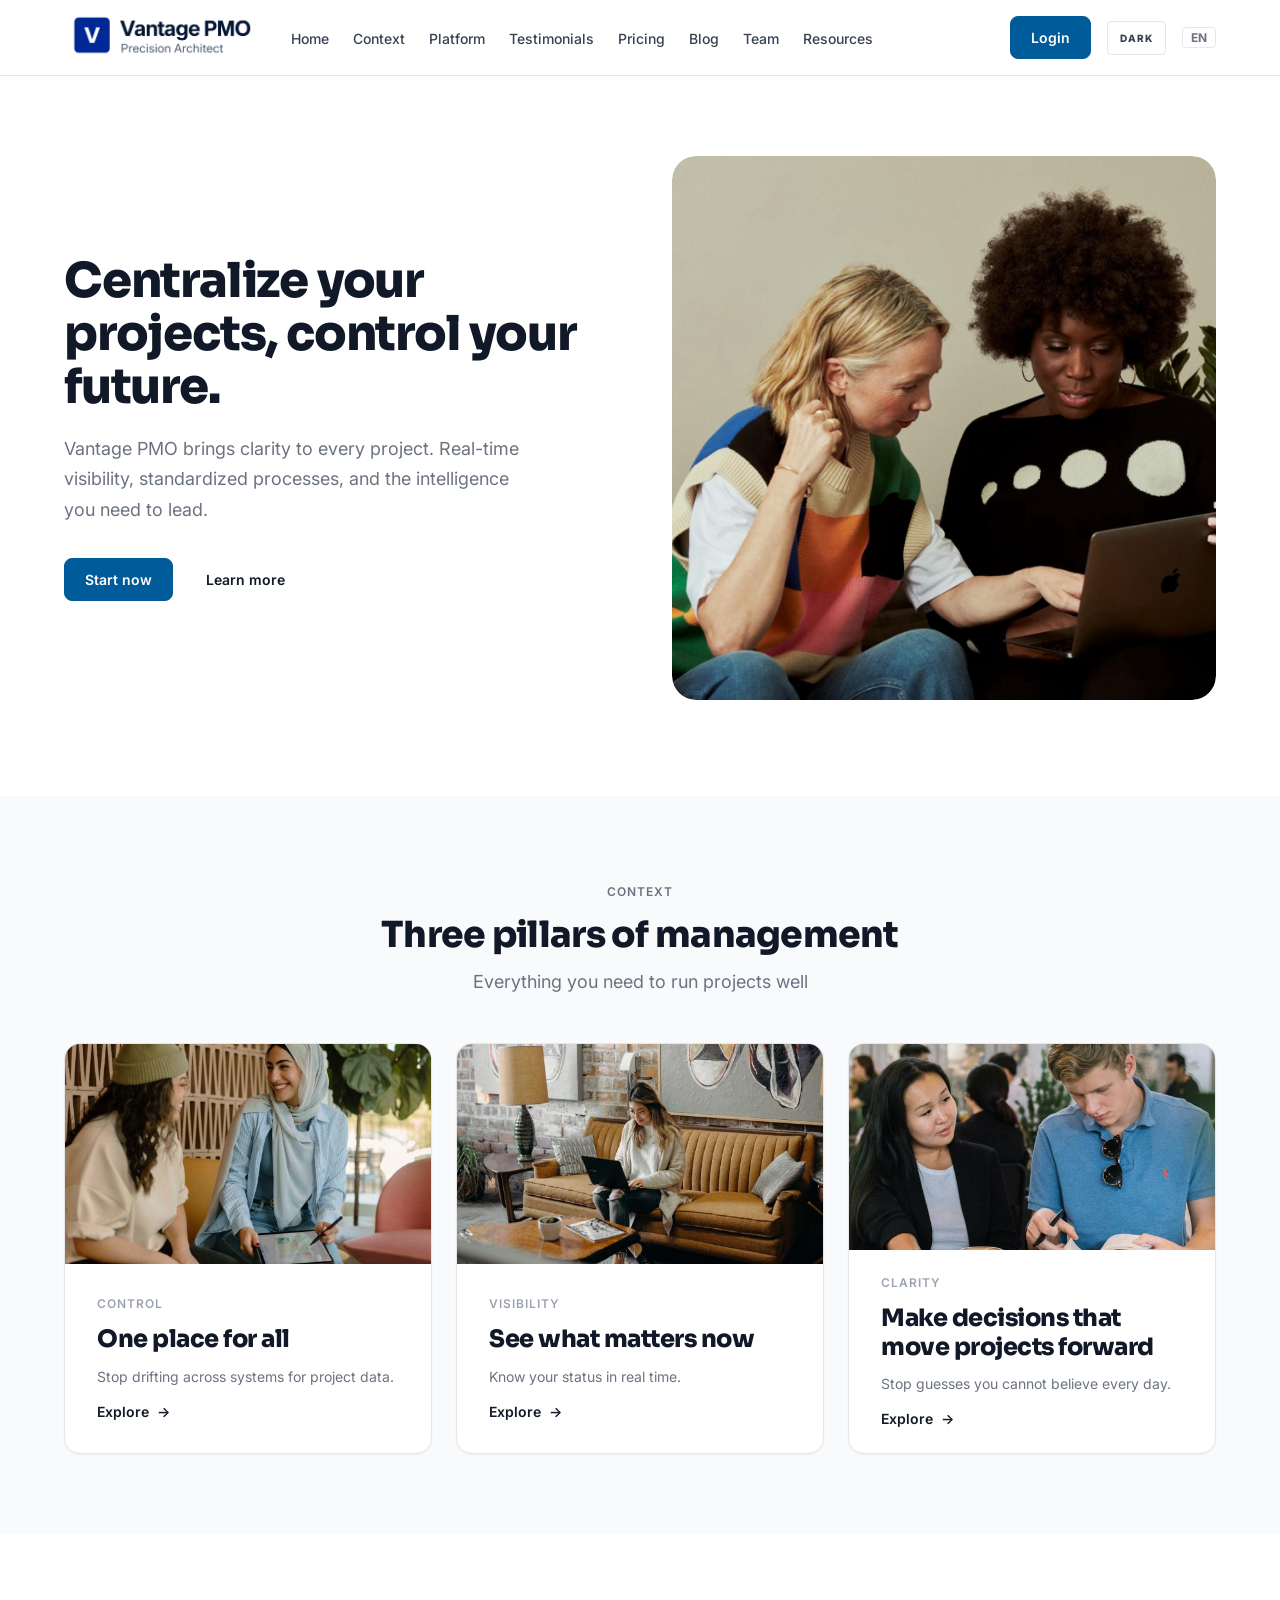
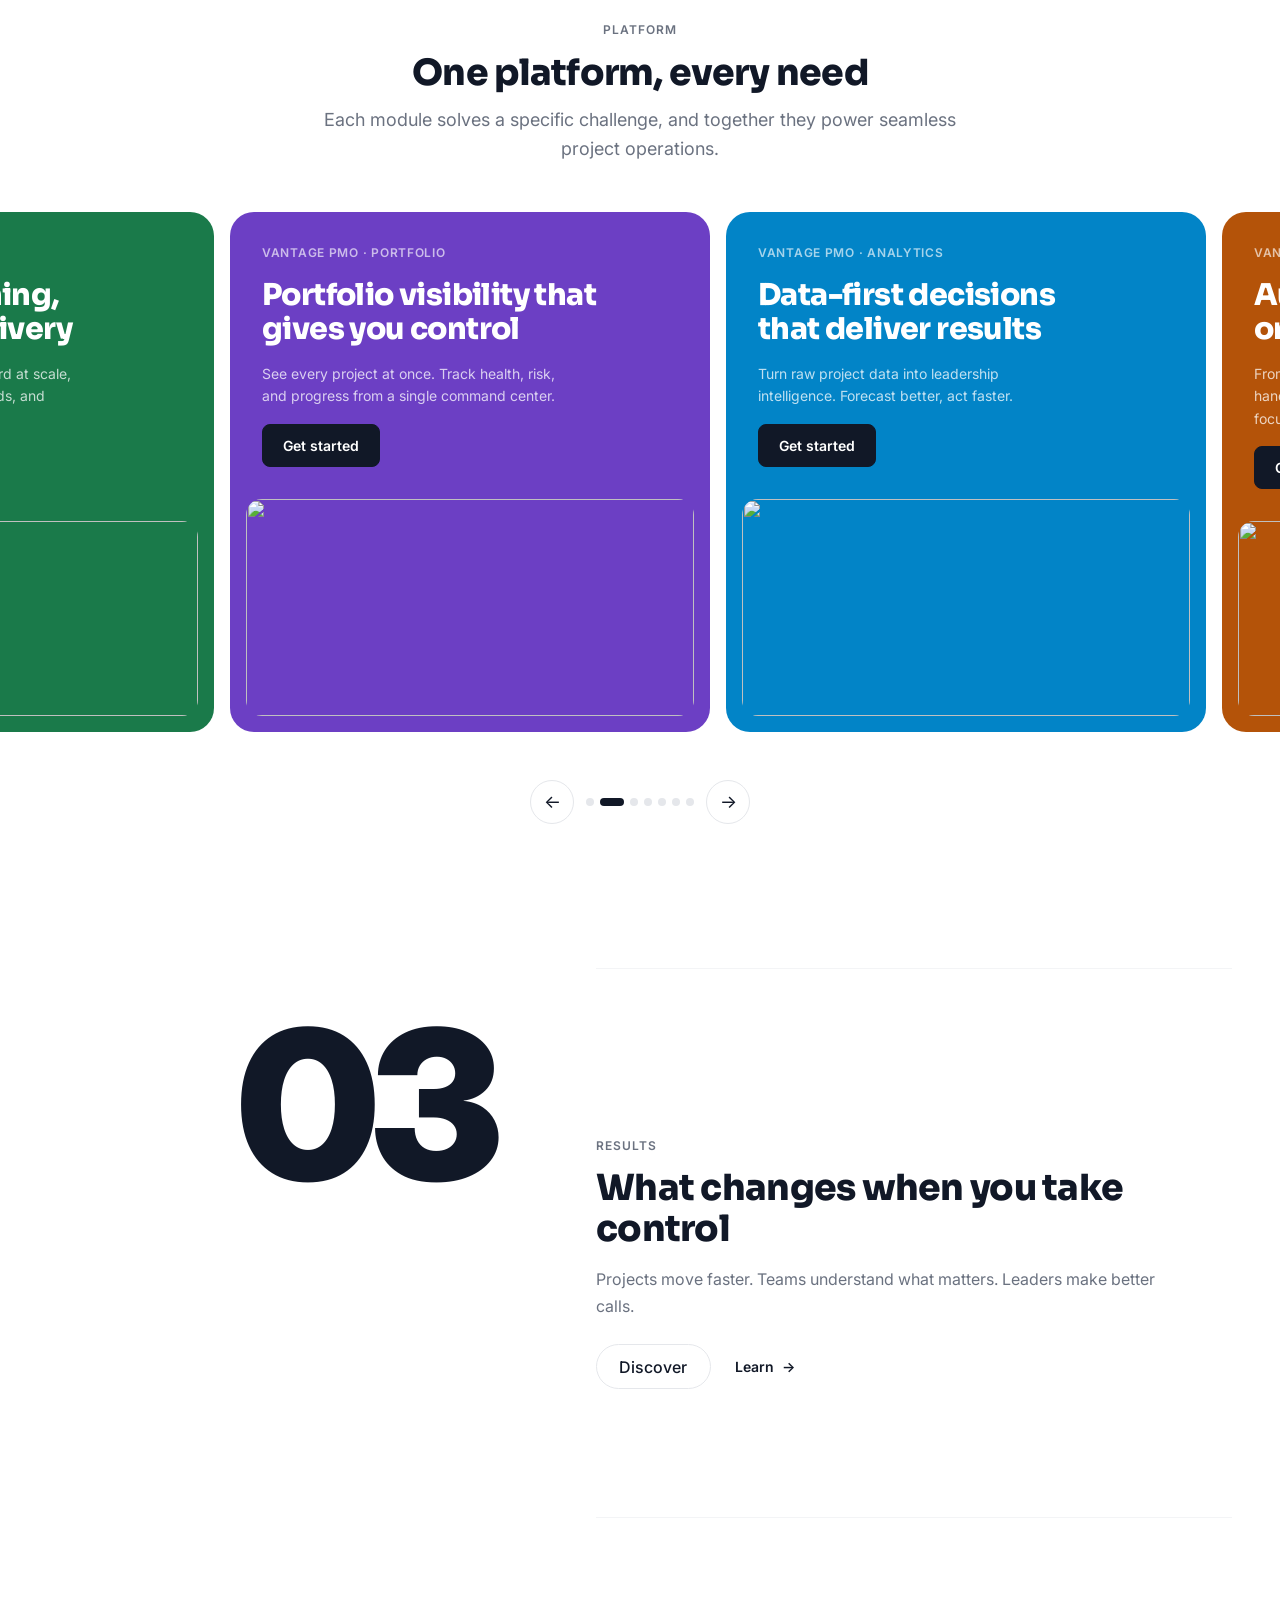
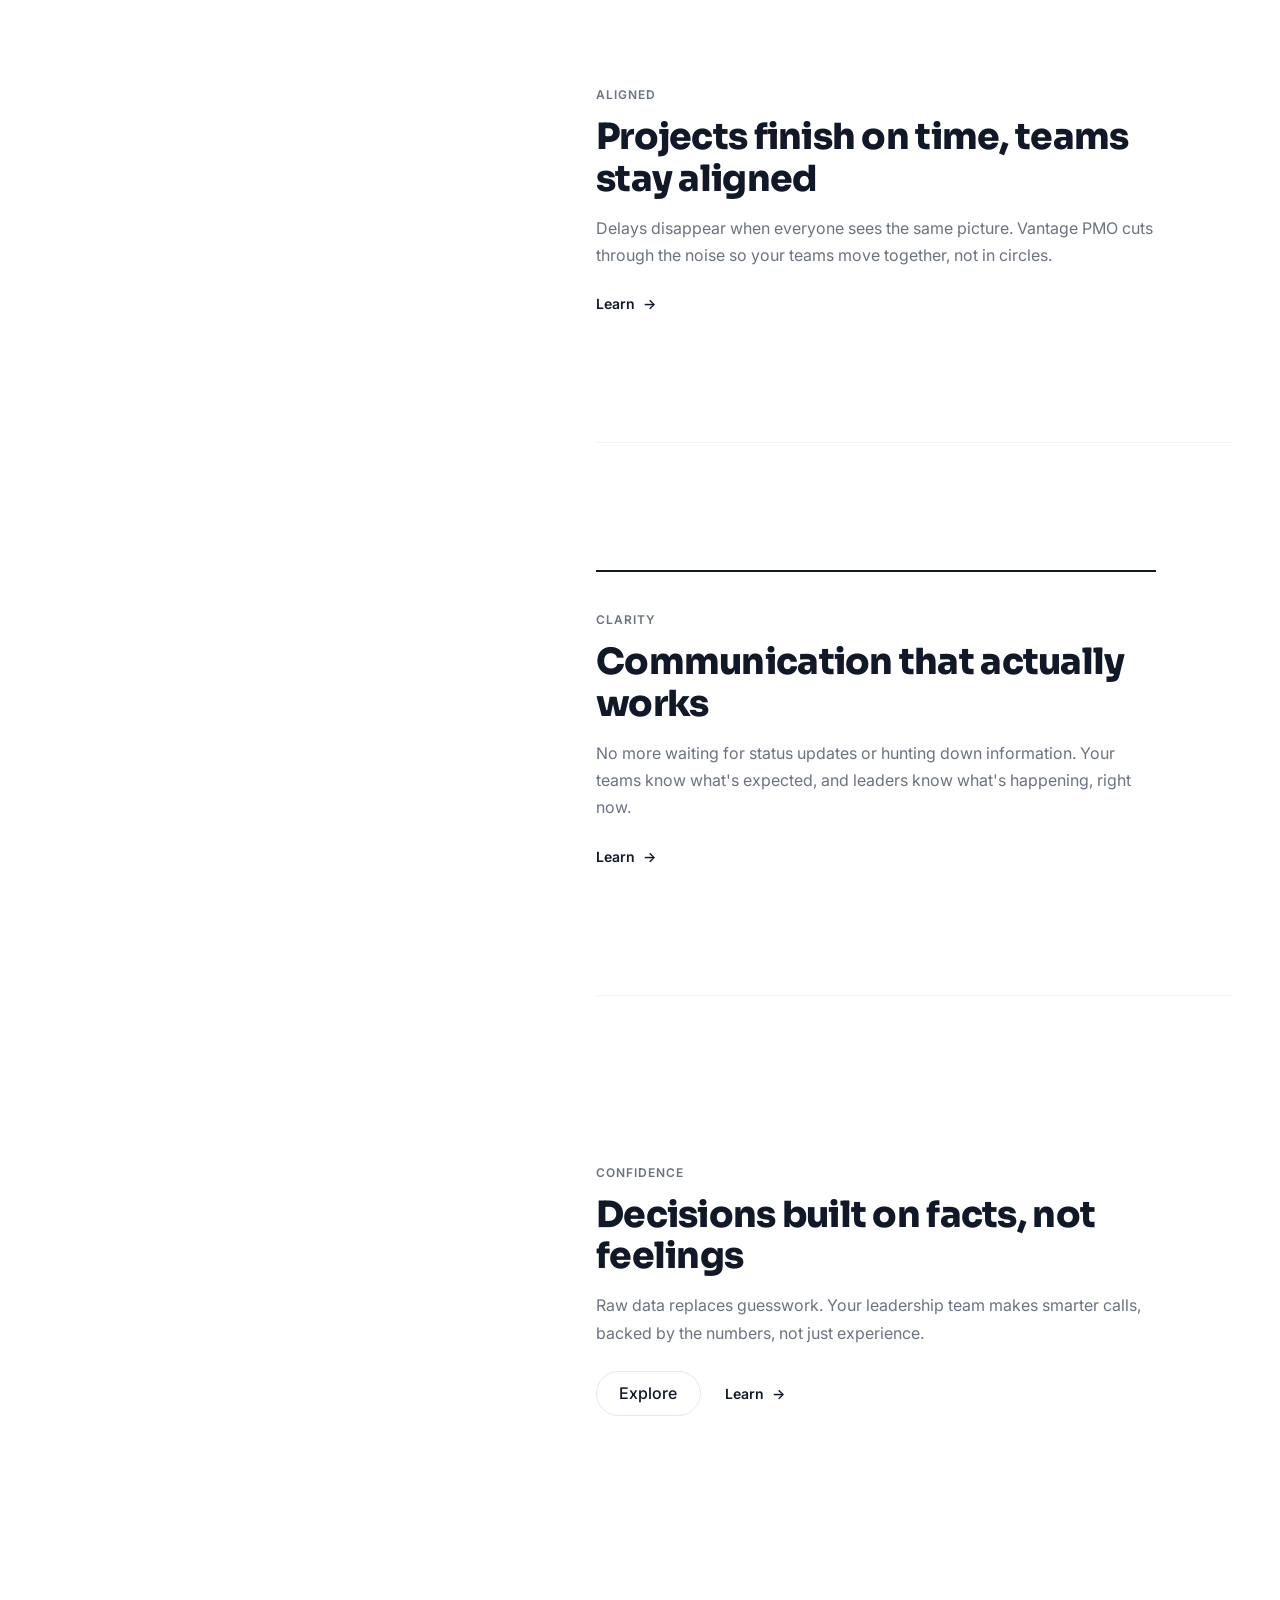
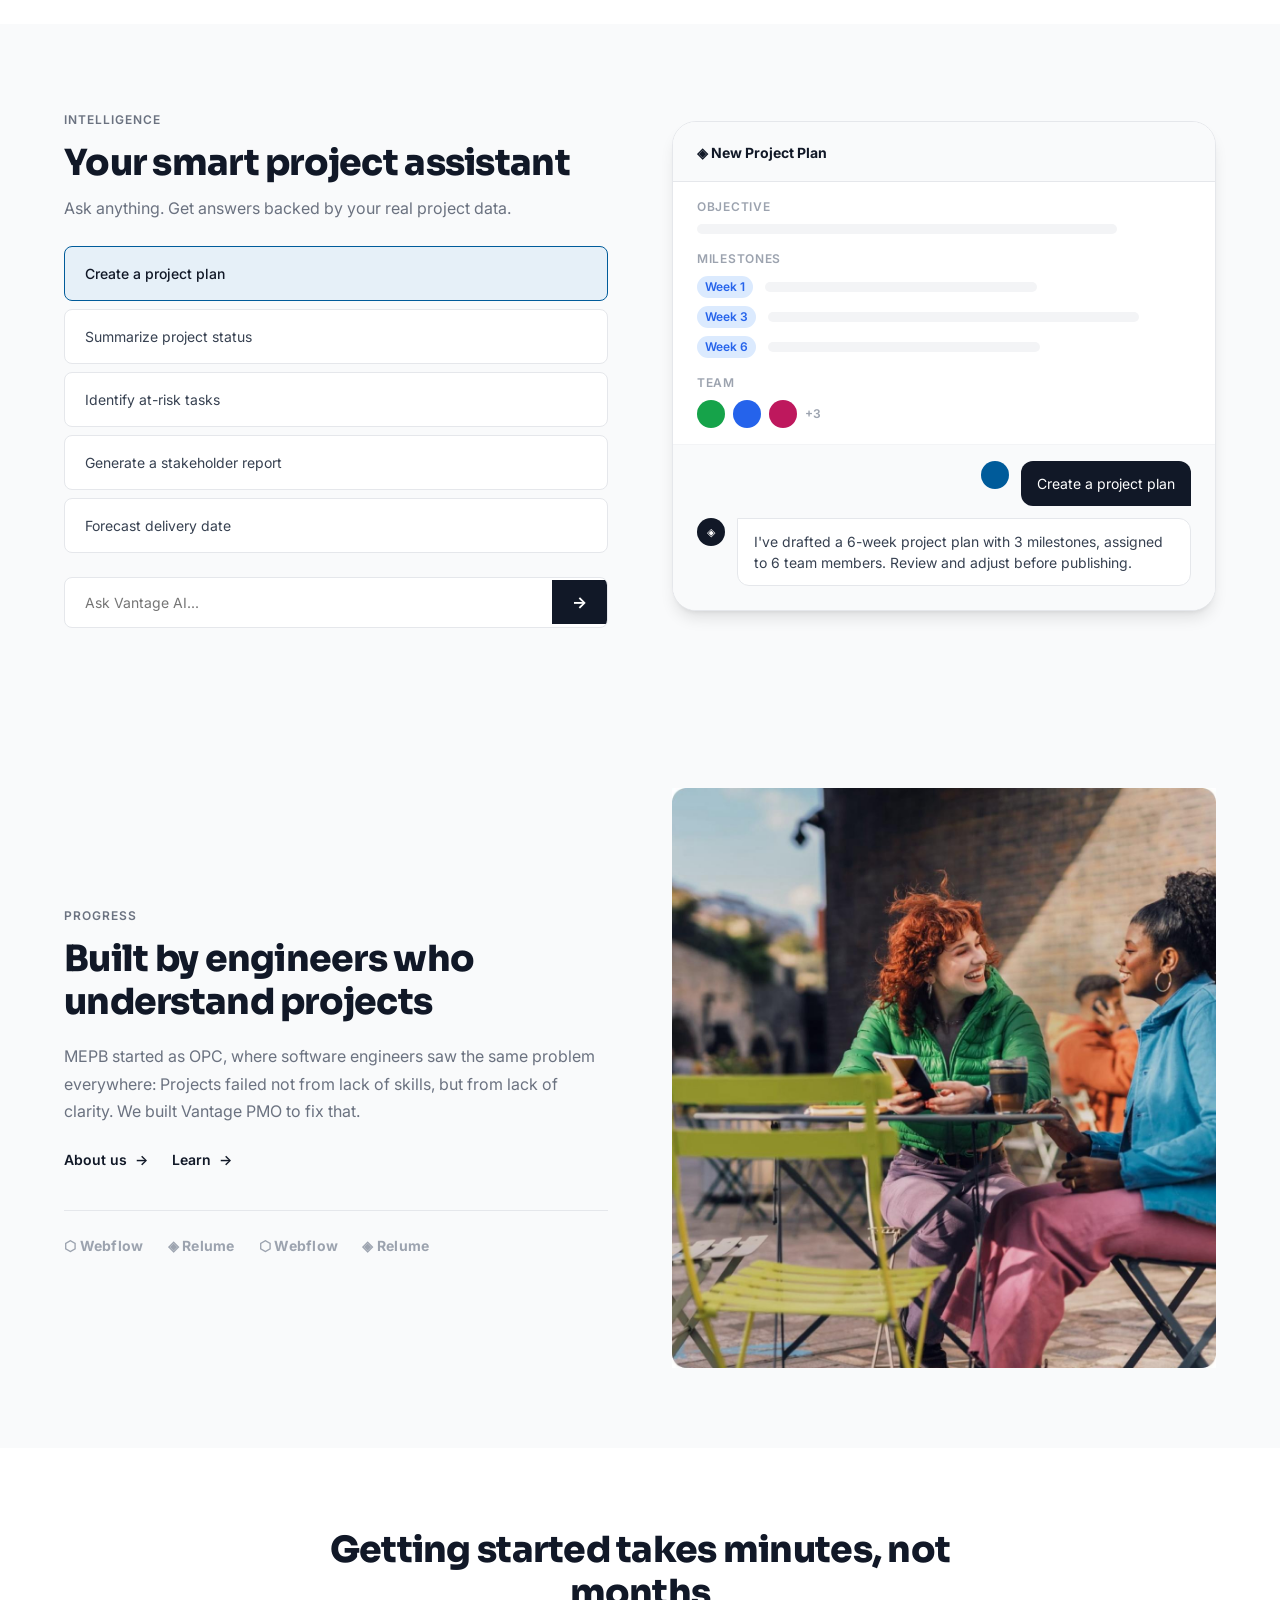
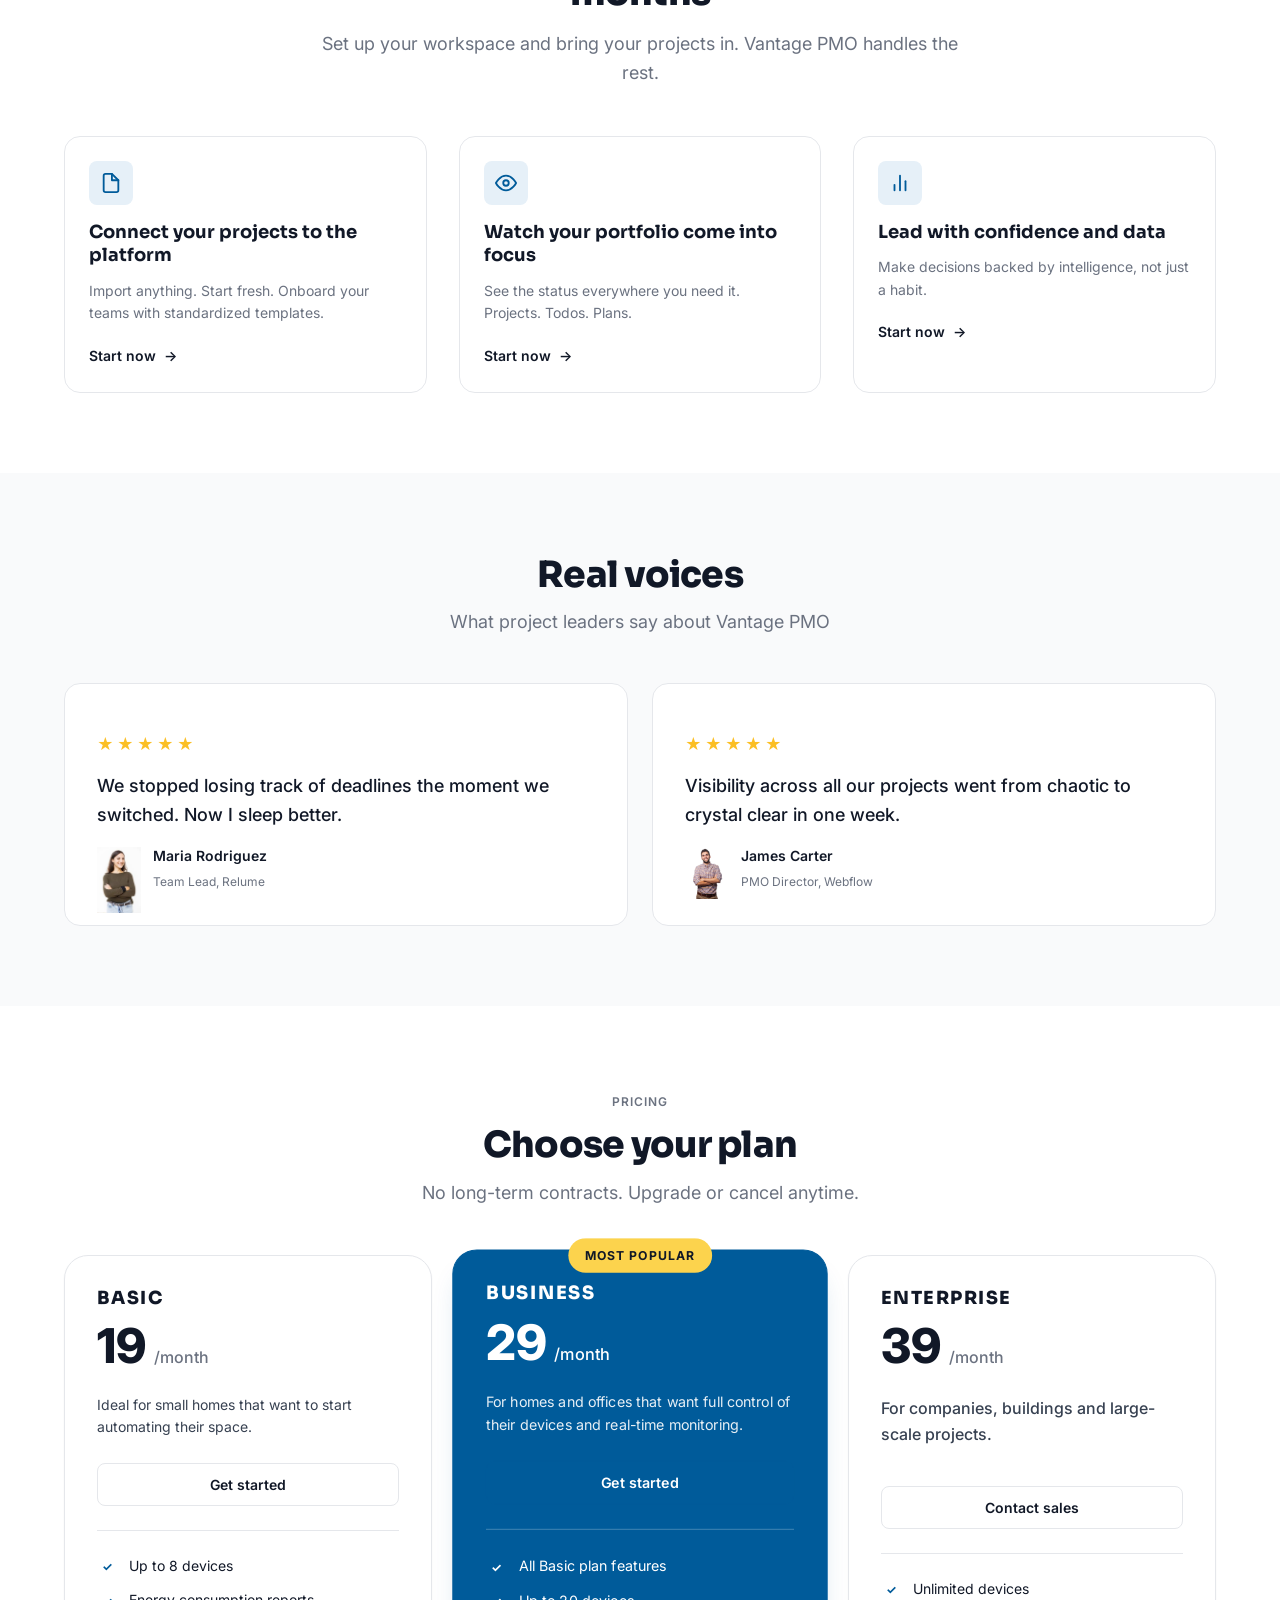
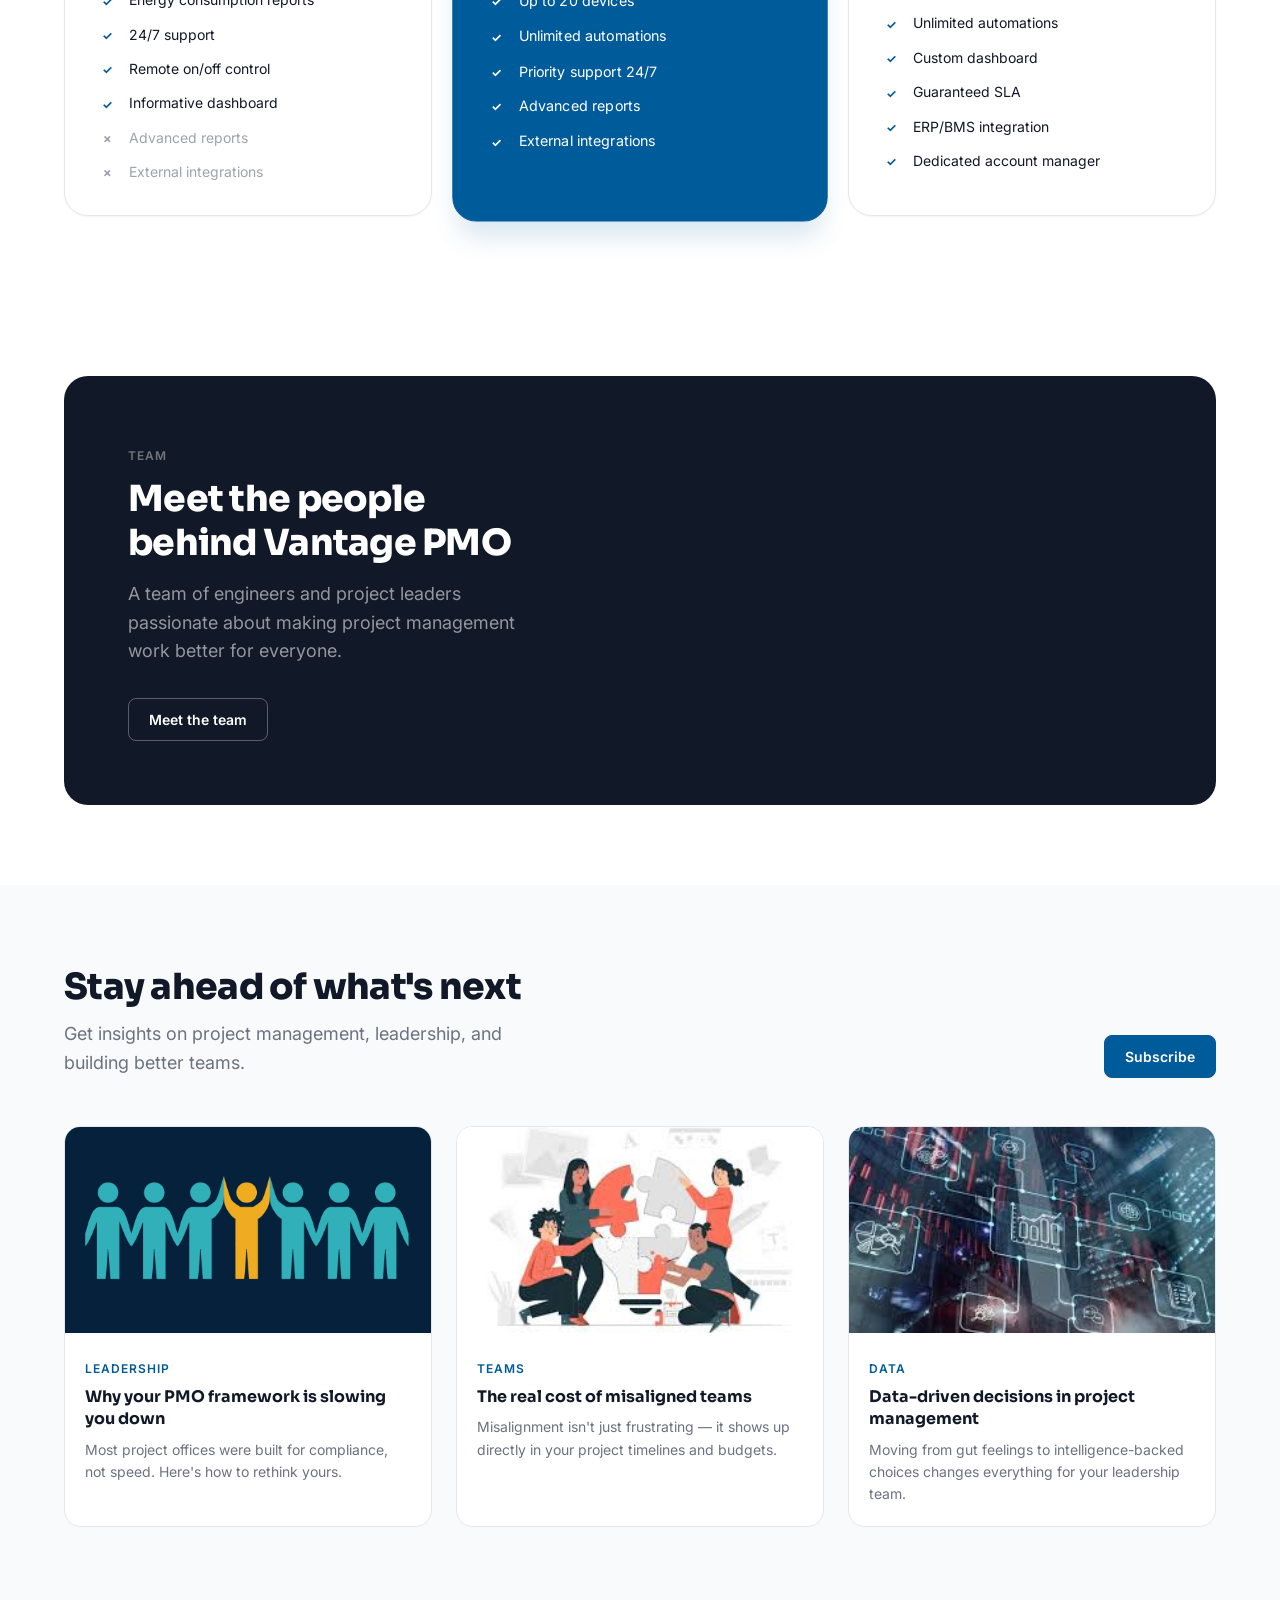
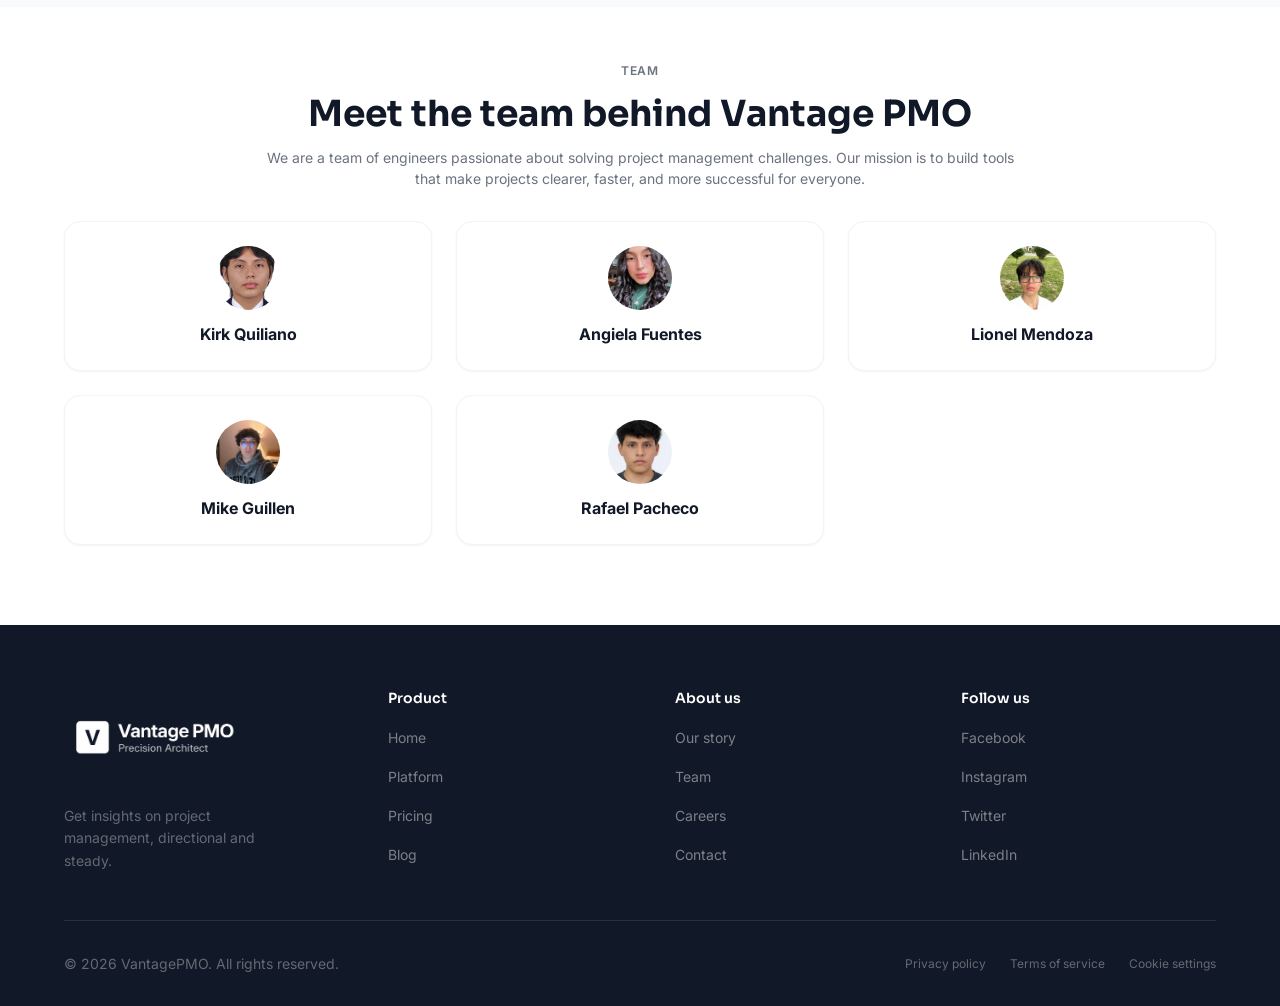
==== index.html @ 7e536214 "feat: Uploading landing page; changes updated." ====
<!DOCTYPE html>
<html lang="en">
<head>
  <meta charset="UTF-8" />
  <meta name="viewport" content="width=device-width, initial-scale=1.0" />
  <title data-i18n="meta.title">Vantage PMO – Centralize your projects</title>
  <meta name="description" data-i18n="meta.description"
        content="Vantage PMO brings clarity to every project." />

  <!-- Fuente -->
  <link rel="preconnect" href="https://fonts.googleapis.com" />
  <link rel="preconnect" href="https://fonts.gstatic.com" crossorigin />
  <link href="https://fonts.googleapis.com/css2?family=Sora:wght@300;400;500;600;700;800&family=Inter:wght@300;400;500;600;700;800;900&display=swap"
        rel="stylesheet" />

  <link rel="stylesheet" href="public/styles/style.css" />
</head>
<body>

  <!-- ============================================================
       DOMINIO: nav
       ============================================================ -->
  <header class="nav" id="nav">
    <div class="container">
      <div class="nav__inner">

        <a href="#hero" class="nav__logo" aria-label="Vantage PMO">
          <img src="public/assets/images/logo/light-logo.png" alt="Vantage PMO" class="nav__logo-img" />
        </a>

        <nav class="nav__menu" aria-label="Main navigation">
          <ul class="nav__list">
            <li><a href="#hero" class="nav__link" data-i18n="nav.home">Home</a></li>
            <li><a href="#pillars" class="nav__link" data-i18n="nav.context">Context</a></li>
            <li><a href="#products" class="nav__link" data-i18n="nav.platform">Platform</a></li>
            <li><a href="#testimonials" class="nav__link" data-i18n="nav.testimonials">Testimonials</a></li>
            <li><a href="#pricing" class="nav__link" data-i18n="pricing.label">Pricing</a></li>
            <li><a href="#blog" class="nav__link" data-i18n="nav.blog">Blog</a></li>
            <li><a href="#team" class="nav__link" data-i18n="nav.team">Team</a></li>
            <li><a href="#cta" class="nav__link" data-i18n="nav.resources">Resources</a></li>
          </ul>
        </nav>

        <div class="nav__actions">
          <a href="https://vantagepmo-297ec.web.app" class="btn btn--primary" data-i18n="nav.login">Login</a>
          <button class="nav__theme" id="themeSwitcher">
            <span class="nav__theme-text" id="themeText">DARK</span>
          </button>
          <button class="nav__lang" id="langSwitcher" aria-label="Switch language">EN</button>
          <button class="nav__toggle" aria-label="Toggle menu" aria-expanded="false">
            <span></span><span></span><span></span>
          </button>
        </div>

      </div>
    </div>
  </header>

  <main>

    <!-- ============================================================
         DOMINIO: hero
         ============================================================ -->
    <section class="hero" id="hero" aria-labelledby="hero-heading">
      <div class="container">
        <div class="hero__inner">

          <div class="hero__content">
            <h1 class="hero__heading" id="hero-heading" data-i18n="hero.heading">
              Centralize your projects, control your future.
            </h1>
            <p class="hero__subheading" data-i18n="hero.subheading">
              Vantage PMO brings clarity to every project. Real-time visibility,
              standardized processes, and the intelligence you need to lead.
            </p>
            <div class="hero__actions">
              <a href="#onboarding" class="btn btn--green" data-i18n="hero.cta_primary">Start now</a>
              <a href="#pillars"    class="btn btn--ghost" data-i18n="hero.cta_secondary">Learn more</a>
            </div>
          </div>

          <div class="hero__media">
            <div class="hero__image">
              <img src="public/assets/images/hero/hero.png" alt="Project management dashboard" />
            </div>
          </div>

        </div>
      </div>
    </section>

    <!-- ============================================================
         DOMINIO: pillars
         ============================================================ -->
    <section class="pillars" id="pillars" aria-labelledby="pillars-heading">
      <div class="container">

        <div class="pillars__header">
          <span class="label" data-i18n="pillars.label">Context</span>
          <h2 class="pillars__heading" id="pillars-heading" data-i18n="pillars.heading">
            Three pillars of management
          </h2>
          <p class="pillars__subheading" data-i18n="pillars.subheading">
            Everything you need to run projects well
          </p>
        </div>

        <div class="pillars__grid">

          <article class="pillar-card">
            <div class="pillar-card__image pillar-card__image--1">
              <img src="public/assets/images/pillars/pillar-01.png" alt="Control" />
            </div>
            <div class="pillar-card__body">
              <span class="pillar-card__label" data-i18n="pillars.card1.label">Control</span>
              <h3 class="pillar-card__title" data-i18n="pillars.card1.title">One place for all</h3>
              <p  class="pillar-card__text"  data-i18n="pillars.card1.text">
                Stop drifting across systems for project data.
              </p>
              <a href="#" class="link-arrow" data-i18n="pillars.card1.cta">Explore</a>
            </div>
          </article>

          <article class="pillar-card">
            <div class="pillar-card__image pillar-card__image--2">
              <img src="public/assets/images/pillars/pillar-02.png" alt="Visibility" />
            </div>
            <div class="pillar-card__body">
              <span class="pillar-card__label" data-i18n="pillars.card2.label">Visibility</span>
              <h3 class="pillar-card__title" data-i18n="pillars.card2.title">See what matters now</h3>
              <p  class="pillar-card__text"  data-i18n="pillars.card2.text">
                Know your status in real time.
              </p>
              <a href="#" class="link-arrow" data-i18n="pillars.card2.cta">Explore</a>
            </div>
          </article>

          <article class="pillar-card">
            <div class="pillar-card__image pillar-card__image--3">
              <img src="public/assets/images/pillars/pillar-03.png" alt="Clarity" />
            </div>
            <div class="pillar-card__body">
              <span class="pillar-card__label" data-i18n="pillars.card3.label">Clarity</span>
              <h3 class="pillar-card__title" data-i18n="pillars.card3.title">
                Make decisions that move projects forward
              </h3>
              <p  class="pillar-card__text"  data-i18n="pillars.card3.text">
                Stop guesses you cannot believe every day.
              </p>
              <a href="#" class="link-arrow" data-i18n="pillars.card3.cta">Explore</a>
            </div>
          </article>

        </div>
      </div>
    </section>

    <!-- ============================================================
         DOMINIO: products
         ============================================================ -->
    <section class="products" id="products">
      <div class="container">
        <div class="products__header">
          <span class="label" data-i18n="products.label">Platform</span>
          <h2 class="products__heading" data-i18n="products.heading">One platform, every need</h2>
          <p class="products__subheading" data-i18n="products.subheading">
            Each module solves a specific challenge, and together they power seamless project operations.
          </p>
        </div>
      </div>

      <div class="products__track-wrap">
        <div class="products__track">

          <article class="product-card product-card--green">
            <div class="product-card__inner">
              <span class="product-card__tag" data-i18n="products.card1.tag">Vantage PMO &middot; Projects</span>
              <h3 class="product-card__heading" data-i18n="products.card1.heading">
                AI-driven planning, execution &amp; delivery
              </h3>
              <p class="product-card__text" data-i18n="products.card1.text">
                Drive projects and processes forward at scale, with intelligence that executes, builds, and automates for you.
              </p>
              <a href="#" class="btn btn--dark" data-i18n="products.card1.cta">Get started</a>
            </div>
            <div class="product-card__visual" aria-hidden="true">
              <img src="https://images.unsplash.com/photo-1454165804606-c3d57bc86b40?auto=format&fit=crop&w=600&q=80" alt="" />
            </div>
          </article>

          <article class="product-card product-card--purple">
            <div class="product-card__inner">
              <span class="product-card__tag" data-i18n="products.card2.tag">Vantage PMO &middot; Portfolio</span>
              <h3 class="product-card__heading" data-i18n="products.card2.heading">
                Portfolio visibility that gives you control
              </h3>
              <p class="product-card__text" data-i18n="products.card2.text">
                See every project at once. Track health, risk, and progress from a single command center.
              </p>
              <a href="#" class="btn btn--dark" data-i18n="products.card2.cta">Get started</a>
            </div>
            <div class="product-card__visual" aria-hidden="true">
              <img src="https://images.unsplash.com/photo-1460925895917-afdab827c52f?auto=format&fit=crop&w=600&q=80" alt="" />
            </div>
          </article>

          <article class="product-card product-card--cyan">
            <div class="product-card__inner">
              <span class="product-card__tag" data-i18n="products.card3.tag">Vantage PMO &middot; Analytics</span>
              <h3 class="product-card__heading" data-i18n="products.card3.heading">
                Data-first decisions that deliver results
              </h3>
              <p class="product-card__text" data-i18n="products.card3.text">
                Turn raw project data into leadership intelligence. Forecast better, act faster.
              </p>
              <a href="#" class="btn btn--dark" data-i18n="products.card3.cta">Get started</a>
            </div>
            <div class="product-card__visual" aria-hidden="true">
              <img src="https://images.unsplash.com/photo-1551288049-bebda4e38f71?auto=format&fit=crop&w=600&q=80" alt="" />
            </div>
          </article>

          <article class="product-card product-card--amber">
            <div class="product-card__inner">
              <span class="product-card__tag" data-i18n="products.card4.tag">Vantage PMO &middot; Automation</span>
              <h3 class="product-card__heading" data-i18n="products.card4.heading">
                Automate the work no one wants to do
              </h3>
              <p class="product-card__text" data-i18n="products.card4.text">
                From reminders to reports, let smart automation handle the repetitive tasks so your team can focus on what matters.
              </p>
              <a href="#" class="btn btn--dark" data-i18n="products.card4.cta">Get started</a>
            </div>
            <div class="product-card__visual" aria-hidden="true">
              <img src="https://images.unsplash.com/photo-1485827404703-89b55fcc595e?auto=format&fit=crop&w=600&q=80" alt="" />
            </div>
          </article>

          <article class="product-card product-card--rose">
            <div class="product-card__inner">
              <span class="product-card__tag" data-i18n="products.card5.tag">Vantage PMO &middot; Resources</span>
              <h3 class="product-card__heading" data-i18n="products.card5.heading">
                Right people on the right projects
              </h3>
              <p class="product-card__text" data-i18n="products.card5.text">
                Track capacity, allocate resources intelligently, and prevent burnout before it starts.
              </p>
              <a href="#" class="btn btn--dark" data-i18n="products.card5.cta">Get started</a>
            </div>
            <div class="product-card__visual" aria-hidden="true">
              <img src="https://images.unsplash.com/photo-1522071820081-009f0129c71c?auto=format&fit=crop&w=600&q=80" alt="" />
            </div>
          </article>

          <article class="product-card product-card--slate">
            <div class="product-card__inner">
              <span class="product-card__tag" data-i18n="products.card6.tag">Vantage PMO &middot; Reporting</span>
              <h3 class="product-card__heading" data-i18n="products.card6.heading">
                Reports that actually get read
              </h3>
              <p class="product-card__text" data-i18n="products.card6.text">
                Auto-generated stakeholder reports with the metrics that matter — delivered on your schedule.
              </p>
              <a href="#" class="btn btn--dark" data-i18n="products.card6.cta">Get started</a>
            </div>
            <div class="product-card__visual" aria-hidden="true">
              <img src="https://images.unsplash.com/photo-1504868584819-f8e8b4b6d7e3?auto=format&fit=crop&w=600&q=80" alt="" />
            </div>
          </article>

          <article class="product-card product-card--indigo">
            <div class="product-card__inner">
              <span class="product-card__tag" data-i18n="products.card7.tag">Vantage PMO &middot; Integrations</span>
              <h3 class="product-card__heading" data-i18n="products.card7.heading">
                Connect every tool your team already uses
              </h3>
              <p class="product-card__text" data-i18n="products.card7.text">
                Native integrations with Jira, Slack, Teams, and 40+ tools. One source of truth, zero friction.
              </p>
              <a href="#" class="btn btn--dark" data-i18n="products.card7.cta">Get started</a>
            </div>
            <div class="product-card__visual" aria-hidden="true">
              <img src="https://images.unsplash.com/photo-1558494949-ef010cbdcc31?auto=format&fit=crop&w=600&q=80" alt="" />
            </div>
          </article>

        </div>

        <div class="products__nav">
          <button class="products__nav-btn" id="productsPrev" aria-label="Previous">&larr;</button>
          <div class="products__dots" id="productsDots"></div>
          <button class="products__nav-btn" id="productsNext" aria-label="Next">&rarr;</button>
        </div>
      </div>
    </section>

    <!-- ============================================================
         DOMINIO: features
         ============================================================ -->
    <section class="features" id="features">
      <div class="features__layout">

          <!-- Número sticky izquierdo -->
          <div class="features__sticky">
            <div class="features__num-wrap" aria-hidden="true">
              <span class="features__num is-active">01</span>
              <span class="features__num">02</span>
              <span class="features__num">03</span>
              <span class="features__num">04</span>
            </div>
          </div>

          <!-- Items que hacen scroll -->
          <div class="features__items">

            <div class="feature-item" data-index="0">
              <div class="feature-item__body">
                <span class="label" data-i18n="features.f1.label">Results</span>
                <h2 class="feature-item__title" data-i18n="features.f1.title">
                  What changes when you take control
                </h2>
                <p class="feature-item__text" data-i18n="features.f1.text">
                  Projects move faster. Teams understand what matters. Leaders make better calls.
                </p>
                <div class="feature-item__links">
                  <a href="#" class="link-arrow link-pill" data-i18n="features.f1.cta1">Discover</a>
                  <a href="#" class="link-arrow" data-i18n="features.f1.cta2">Learn</a>
                </div>
              </div>
            </div>

            <div class="feature-item" data-index="1">
              <div class="feature-item__body">
                <span class="label" data-i18n="features.f2.label">Aligned</span>
                <h2 class="feature-item__title" data-i18n="features.f2.title">
                  Projects finish on time, teams stay aligned
                </h2>
                <p class="feature-item__text" data-i18n="features.f2.text">
                  Delays disappear when everyone sees the same picture. Vantage PMO cuts
                  through the noise so your teams move together, not in circles.
                </p>
                <div class="feature-item__links">
                  <a href="#" class="link-arrow" data-i18n="features.f2.cta1">Learn</a>
                </div>
              </div>
            </div>

            <div class="feature-item" data-index="2">
              <div class="feature-item__body">
                <span class="label" data-i18n="features.f3.label">Clarity</span>
                <h2 class="feature-item__title" data-i18n="features.f3.title">
                  Communication that actually works
                </h2>
                <p class="feature-item__text" data-i18n="features.f3.text">
                  No more waiting for status updates or hunting down information. Your teams
                  know what's expected, and leaders know what's happening, right now.
                </p>
                <div class="feature-item__links">
                  <a href="#" class="link-arrow" data-i18n="features.f3.cta1">Learn</a>
                </div>
              </div>
            </div>

            <div class="feature-item" data-index="3">
              <div class="feature-item__body">
                <span class="label" data-i18n="features.f4.label">Confidence</span>
                <h2 class="feature-item__title" data-i18n="features.f4.title">
                  Decisions built on facts, not feelings
                </h2>
                <p class="feature-item__text" data-i18n="features.f4.text">
                  Raw data replaces guesswork. Your leadership team makes smarter calls,
                  backed by the numbers, not just experience.
                </p>
                <div class="feature-item__links">
                  <a href="#" class="link-arrow link-pill" data-i18n="features.f4.cta1">Explore</a>
                  <a href="#" class="link-arrow" data-i18n="features.f4.cta2">Learn</a>
                </div>
              </div>
            </div>

          </div><!-- /.features__items -->
        </div><!-- /.features__layout -->
    </section>

    <!-- ============================================================
         DOMINIO: ai
         ============================================================ -->
    <section class="ai-section" id="ai">
      <div class="container">
        <div class="ai-section__inner">

          <!-- Izquierda: prompts -->
          <div class="ai-section__left">
            <span class="label" data-i18n="ai.label">Intelligence</span>
            <h2 class="ai-section__heading" data-i18n="ai.heading">Your smart project assistant</h2>
            <p class="ai-section__subheading" data-i18n="ai.subheading">
              Ask anything. Get answers backed by your real project data.
            </p>

            <div class="ai-section__prompts">
              <div class="ai-prompt ai-prompt--active" data-panel="0"><span data-i18n="ai.prompt1">Create a project plan</span></div>
              <div class="ai-prompt" data-panel="1"><span data-i18n="ai.prompt2">Summarize project status</span></div>
              <div class="ai-prompt" data-panel="2"><span data-i18n="ai.prompt3">Identify at-risk tasks</span></div>
              <div class="ai-prompt" data-panel="3"><span data-i18n="ai.prompt4">Generate a stakeholder report</span></div>
              <div class="ai-prompt" data-panel="4"><span data-i18n="ai.prompt5">Forecast delivery date</span></div>
            </div>

            <div class="ai-section__input">
              <input type="text" data-i18n-placeholder="ai.input" placeholder="Ask Vantage AI..." aria-label="Ask AI" />
              <button class="ai-section__send" aria-label="Send">&rarr;</button>
            </div>
          </div>

          <!-- Derecha: mockups por prompt -->
          <div class="ai-section__right">

            <!-- Panel 0: Create a project plan -->
            <div class="ai-mockup ai-panel ai-panel--active" data-panel="0">
              <div class="ai-mockup__header">
                <span class="ai-mockup__title">&#x25C8; New Project Plan</span>
              </div>
              <div class="ai-mockup__plan">
                <div class="ai-plan__section">
                  <span class="ai-plan__label">Objective</span>
                  <div class="ai-plan__line ai-plan__line--wide"></div>
                </div>
                <div class="ai-plan__section">
                  <span class="ai-plan__label">Milestones</span>
                  <div class="ai-plan__milestone"><span class="ai-badge ai-badge--blue">Week 1</span><div class="ai-plan__line ai-plan__line--mid"></div></div>
                  <div class="ai-plan__milestone"><span class="ai-badge ai-badge--blue">Week 3</span><div class="ai-plan__line ai-plan__line--long"></div></div>
                  <div class="ai-plan__milestone"><span class="ai-badge ai-badge--blue">Week 6</span><div class="ai-plan__line ai-plan__line--mid"></div></div>
                </div>
                <div class="ai-plan__section">
                  <span class="ai-plan__label">Team</span>
                  <div class="ai-plan__avatars">
                    <div class="ai-avatar ai-avatar--green"></div>
                    <div class="ai-avatar ai-avatar--blue"></div>
                    <div class="ai-avatar ai-avatar--rose"></div>
                    <span class="ai-plan__more">+3</span>
                  </div>
                </div>
              </div>
              <div class="ai-mockup__chat">
                <div class="ai-chat-bubble ai-chat-bubble--user">
                  <span data-i18n="ai.prompt1">Create a project plan</span>
                  <div class="ai-chat-avatar"></div>
                </div>
                <div class="ai-chat-bubble ai-chat-bubble--ai">
                  <div class="ai-chat-icon">&#x25C8;</div>
                  <p>I've drafted a 6-week project plan with 3 milestones, assigned to 6 team members. Review and adjust before publishing.</p>
                </div>
              </div>
            </div>

            <!-- Panel 1: Summarize project status -->
            <div class="ai-mockup ai-panel" data-panel="1">
              <div class="ai-mockup__header">
                <span class="ai-mockup__title">Project Portfolio</span>
              </div>
              <div class="ai-mockup__table">
                <div class="ai-mockup__row ai-mockup__row--head">
                  <span>Project</span><span>Health</span><span>Progress</span><span>Status</span>
                </div>
                <div class="ai-mockup__row">
                  <span>Alpha Launch</span>
                  <span class="ai-badge ai-badge--green">On track</span>
                  <div class="ai-progress"><div style="width:78%"></div></div>
                  <span class="ai-badge ai-badge--blue">Active</span>
                </div>
                <div class="ai-mockup__row">
                  <span>Beta Rollout</span>
                  <span class="ai-badge ai-badge--red">At risk</span>
                  <div class="ai-progress"><div style="width:42%"></div></div>
                  <span class="ai-badge ai-badge--orange">Delayed</span>
                </div>
                <div class="ai-mockup__row">
                  <span>Q3 Migration</span>
                  <span class="ai-badge ai-badge--green">On track</span>
                  <div class="ai-progress"><div style="width:91%"></div></div>
                  <span class="ai-badge ai-badge--blue">Active</span>
                </div>
                <div class="ai-mockup__row">
                  <span>CRM Update</span>
                  <span class="ai-badge ai-badge--yellow">Medium</span>
                  <div class="ai-progress"><div style="width:55%"></div></div>
                  <span class="ai-badge ai-badge--blue">Active</span>
                </div>
              </div>
              <div class="ai-mockup__chat">
                <div class="ai-chat-bubble ai-chat-bubble--user">
                  <span data-i18n="ai.prompt2">Summarize project status</span>
                  <div class="ai-chat-avatar"></div>
                </div>
                <div class="ai-chat-bubble ai-chat-bubble--ai">
                  <div class="ai-chat-icon">&#x25C8;</div>
                  <p>3 of 4 projects are on track. Beta Rollout is flagged at-risk with 42% progress and a delayed status. Recommend immediate review.</p>
                </div>
              </div>
            </div>

            <!-- Panel 2: Identify at-risk tasks -->
            <div class="ai-mockup ai-panel" data-panel="2">
              <div class="ai-mockup__header">
                <span class="ai-mockup__title">&#x26A0; At-Risk Tasks</span>
              </div>
              <div class="ai-mockup__table">
                <div class="ai-mockup__row ai-mockup__row--head">
                  <span>Task</span><span>Owner</span><span>Due</span><span>Risk</span>
                </div>
                <div class="ai-mockup__row">
                  <span>API Integration</span>
                  <div class="ai-avatar ai-avatar--green"></div>
                  <span>Apr 28</span>
                  <span class="ai-badge ai-badge--red">High</span>
                </div>
                <div class="ai-mockup__row">
                  <span>UI Handoff</span>
                  <div class="ai-avatar ai-avatar--blue"></div>
                  <span>May 02</span>
                  <span class="ai-badge ai-badge--orange">Medium</span>
                </div>
                <div class="ai-mockup__row">
                  <span>QA Testing</span>
                  <div class="ai-avatar ai-avatar--rose"></div>
                  <span>May 05</span>
                  <span class="ai-badge ai-badge--red">High</span>
                </div>
                <div class="ai-mockup__row">
                  <span>Stakeholder Review</span>
                  <div class="ai-avatar ai-avatar--amber"></div>
                  <span>May 10</span>
                  <span class="ai-badge ai-badge--yellow">Low</span>
                </div>
              </div>
              <div class="ai-mockup__chat">
                <div class="ai-chat-bubble ai-chat-bubble--user">
                  <span data-i18n="ai.prompt3">Identify at-risk tasks</span>
                  <div class="ai-chat-avatar"></div>
                </div>
                <div class="ai-chat-bubble ai-chat-bubble--ai">
                  <div class="ai-chat-icon">&#x25C8;</div>
                  <p>Found 2 high-risk tasks: API Integration (Apr 28) and QA Testing (May 5). Both are overdue relative to planned progress.</p>
                </div>
              </div>
            </div>

            <!-- Panel 3: Generate a stakeholder report -->
            <div class="ai-mockup ai-panel" data-panel="3">
              <div class="ai-mockup__header">
                <span class="ai-mockup__title">&#x1F4CB; Stakeholder Report · Q2 2026</span>
              </div>
              <div class="ai-mockup__report">
                <div class="ai-report__kpis">
                  <div class="ai-kpi"><span class="ai-kpi__num">12</span><span class="ai-kpi__label">Active Projects</span></div>
                  <div class="ai-kpi"><span class="ai-kpi__num ai-kpi__num--green">87%</span><span class="ai-kpi__label">On Schedule</span></div>
                  <div class="ai-kpi"><span class="ai-kpi__num ai-kpi__num--red">3</span><span class="ai-kpi__label">At Risk</span></div>
                </div>
                <div class="ai-report__bars">
                  <div class="ai-report__bar-row"><span>Alpha</span><div class="ai-progress"><div style="width:78%"></div></div><span>78%</span></div>
                  <div class="ai-report__bar-row"><span>Beta</span><div class="ai-progress"><div style="width:42%;background:#ef4444"></div></div><span>42%</span></div>
                  <div class="ai-report__bar-row"><span>Migration</span><div class="ai-progress"><div style="width:91%"></div></div><span>91%</span></div>
                </div>
              </div>
              <div class="ai-mockup__chat">
                <div class="ai-chat-bubble ai-chat-bubble--user">
                  <span data-i18n="ai.prompt4">Generate a stakeholder report</span>
                  <div class="ai-chat-avatar"></div>
                </div>
                <div class="ai-chat-bubble ai-chat-bubble--ai">
                  <div class="ai-chat-icon">&#x25C8;</div>
                  <p>Q2 report generated: 12 active projects, 87% on schedule, 3 flagged at-risk. Ready to export as PDF.</p>
                </div>
              </div>
            </div>

            <!-- Panel 4: Forecast delivery date -->
            <div class="ai-mockup ai-panel" data-panel="4">
              <div class="ai-mockup__header">
                <span class="ai-mockup__title">&#x1F4C5; Delivery Forecast</span>
              </div>
              <div class="ai-mockup__forecast">
                <div class="ai-forecast__timeline">
                  <div class="ai-forecast__row">
                    <span>Alpha Launch</span>
                    <div class="ai-forecast__bar"><div class="ai-forecast__fill ai-forecast__fill--green" style="width:80%"></div><span class="ai-forecast__date">May 12</span></div>
                  </div>
                  <div class="ai-forecast__row">
                    <span>Beta Rollout</span>
                    <div class="ai-forecast__bar"><div class="ai-forecast__fill ai-forecast__fill--red" style="width:55%"></div><span class="ai-forecast__date">Jun 03 ⚠</span></div>
                  </div>
                  <div class="ai-forecast__row">
                    <span>Q3 Migration</span>
                    <div class="ai-forecast__bar"><div class="ai-forecast__fill ai-forecast__fill--green" style="width:92%"></div><span class="ai-forecast__date">Apr 30</span></div>
                  </div>
                  <div class="ai-forecast__row">
                    <span>CRM Update</span>
                    <div class="ai-forecast__bar"><div class="ai-forecast__fill ai-forecast__fill--yellow" style="width:60%"></div><span class="ai-forecast__date">May 28</span></div>
                  </div>
                </div>
              </div>
              <div class="ai-mockup__chat">
                <div class="ai-chat-bubble ai-chat-bubble--user">
                  <span data-i18n="ai.prompt5">Forecast delivery date</span>
                  <div class="ai-chat-avatar"></div>
                </div>
                <div class="ai-chat-bubble ai-chat-bubble--ai">
                  <div class="ai-chat-icon">&#x25C8;</div>
                  <p>Beta Rollout is at risk of missing its target. Based on current velocity, delivery is projected for Jun 3 — 12 days late.</p>
                </div>
              </div>
            </div>

          </div><!-- /.ai-section__right -->
      </div>
    </section>

    <!-- ============================================================
         DOMINIO: about
         ============================================================ -->
    <section class="about" id="about" aria-labelledby="about-heading">
      <div class="container">
        <div class="about__inner">

          <div class="about__content">
            <span class="label" data-i18n="about.label">Progress</span>
            <h2 class="about__heading" id="about-heading" data-i18n="about.heading">
              Built by engineers who understand projects
            </h2>
            <p class="about__text" data-i18n="about.text">
              MEPB started as OPC, where software engineers saw the same problem everywhere:
              Projects failed not from lack of skills, but from lack of clarity. We built
              Vantage PMO to fix that.
            </p>
            <div class="about__links">
              <a href="#" class="link-arrow" data-i18n="about.cta1">About us</a>
              <a href="#" class="link-arrow" data-i18n="about.cta2">Learn</a>
            </div>
            <div class="about__logos" aria-label="Trusted by">
              <span class="about__logo-item">⬡ Webflow</span>
              <span class="about__logo-item">◈ Relume</span>
              <span class="about__logo-item">⬡ Webflow</span>
              <span class="about__logo-item">◈ Relume</span>
            </div>
          </div>

          <div class="about__media">
            <div class="about__image">
              <img src="public/assets/images/about/about.png" alt="Team working together" />
            </div>
          </div>

        </div>
      </div>
    </section>

    <!-- ============================================================
         DOMINIO: onboarding
         ============================================================ -->
    <section class="onboarding" id="onboarding" aria-labelledby="onboarding-heading">
      <div class="container">

        <div class="onboarding__header">
          <h2 class="onboarding__heading" id="onboarding-heading" data-i18n="onboarding.heading">
            Getting started takes minutes, not months
          </h2>
          <p class="onboarding__subheading" data-i18n="onboarding.subheading">
            Set up your workspace and bring your projects in. Vantage PMO handles the rest.
          </p>
        </div>

        <div class="onboarding__steps">

          <article class="step-card">
            <div class="step-card__icon" aria-hidden="true">
              <svg width="22" height="22" viewBox="0 0 24 24" fill="none"
                   xmlns="http://www.w3.org/2000/svg">
                <path d="M13 2H6a2 2 0 0 0-2 2v16a2 2 0 0 0 2 2h12a2 2 0 0 0 2-2V9z"
                      stroke="currentColor" stroke-width="2"
                      stroke-linecap="round" stroke-linejoin="round"/>
                <polyline points="13,2 13,9 20,9"
                          stroke="currentColor" stroke-width="2"
                          stroke-linecap="round" stroke-linejoin="round"/>
              </svg>
            </div>
            <h3 class="step-card__title" data-i18n="onboarding.step1.title">
              Connect your projects to the platform
            </h3>
            <p class="step-card__text" data-i18n="onboarding.step1.text">
              Import anything. Start fresh. Onboard your teams with standardized templates.
            </p>
            <a href="#" class="link-arrow" data-i18n="onboarding.step1.cta">Start now</a>
          </article>

          <article class="step-card">
            <div class="step-card__icon" aria-hidden="true">
              <svg width="22" height="22" viewBox="0 0 24 24" fill="none"
                   xmlns="http://www.w3.org/2000/svg">
                <path d="M1 12s4-8 11-8 11 8 11 8-4 8-11 8-11-8-11-8z"
                      stroke="currentColor" stroke-width="2"
                      stroke-linecap="round" stroke-linejoin="round"/>
                <circle cx="12" cy="12" r="3"
                        stroke="currentColor" stroke-width="2"/>
              </svg>
            </div>
            <h3 class="step-card__title" data-i18n="onboarding.step2.title">
              Watch your portfolio come into focus
            </h3>
            <p class="step-card__text" data-i18n="onboarding.step2.text">
              See the status everywhere you need it. Projects. Todos. Plans.
            </p>
            <a href="#" class="link-arrow" data-i18n="onboarding.step2.cta">Start now</a>
          </article>

          <article class="step-card">
            <div class="step-card__icon" aria-hidden="true">
              <svg width="22" height="22" viewBox="0 0 24 24" fill="none"
                   xmlns="http://www.w3.org/2000/svg">
                <line x1="18" y1="20" x2="18" y2="10"
                      stroke="currentColor" stroke-width="2" stroke-linecap="round"/>
                <line x1="12" y1="20" x2="12" y2="4"
                      stroke="currentColor" stroke-width="2" stroke-linecap="round"/>
                <line x1="6"  y1="20" x2="6"  y2="14"
                      stroke="currentColor" stroke-width="2" stroke-linecap="round"/>
              </svg>
            </div>
            <h3 class="step-card__title" data-i18n="onboarding.step3.title">
              Lead with confidence and data
            </h3>
            <p class="step-card__text" data-i18n="onboarding.step3.text">
              Make decisions backed by intelligence, not just a habit.
            </p>
            <a href="#" class="link-arrow" data-i18n="onboarding.step3.cta">Start now</a>
          </article>

        </div>
      </div>
    </section>

    <!-- ============================================================
         DOMINIO: testimonials
         ============================================================ -->
    <section class="testimonials" id="testimonials" aria-labelledby="testimonials-heading">
      <div class="container">

        <div class="testimonials__header">
          <h2 class="testimonials__heading" id="testimonials-heading"
              data-i18n="testimonials.heading">Real voices</h2>
          <p class="testimonials__subheading" data-i18n="testimonials.subheading">
            What project leaders say about Vantage PMO
          </p>
        </div>

        <div class="testimonials__grid">

          <article class="testimonial-card">
            <div class="testimonial-card__logo"></div>
            <div class="testimonial-card__stars" aria-label="5 out of 5 stars">★★★★★</div>
            <blockquote class="testimonial-card__quote" data-i18n="testimonials.t1.quote">
              We stopped losing track of deadlines the moment we switched. Now I sleep better.
            </blockquote>
            <div class="testimonial-card__author">
              <div class="testimonial-card__avatar">
                <img src="public/assets/images/testimonials/testimonial-2.jpeg" alt="Maria Rodriguez" />
              </div>
              <div>
                <strong class="testimonial-card__name"
                        data-i18n="testimonials.t1.name">Maria Rodriguez</strong>
                <span class="testimonial-card__role"
                      data-i18n="testimonials.t1.role">Team Lead, Relume</span>
              </div>
            </div>
          </article>

          <article class="testimonial-card">
            <div class="testimonial-card__logo"></div>
            <div class="testimonial-card__stars" aria-label="5 out of 5 stars">★★★★★</div>
            <blockquote class="testimonial-card__quote" data-i18n="testimonials.t2.quote">
              Visibility across all our projects went from chaotic to crystal clear in one week.
            </blockquote>
            <div class="testimonial-card__author">
              <div class="testimonial-card__avatar">
                <img src="public/assets/images/testimonials/testimonial-1.png" alt="James Carter" />
                  </div>
              <div>
                <strong class="testimonial-card__name"
                        data-i18n="testimonials.t2.name">James Carter</strong>
                <span class="testimonial-card__role"
                      data-i18n="testimonials.t2.role">PMO Director, Webflow</span>
              </div>
            </div>
          </article>

        </div>
      </div>
    </section>

    <!-- ============================================================
         DOMINIO: pricing
         ============================================================ -->
    <section class="pricing" id="pricing" aria-labelledby="pricing-heading">
      <div class="container">

        <div class="pricing__header">
          <span class="label" data-i18n="pricing.label">Pricing</span>
          <h2 class="pricing__heading" id="pricing-heading" data-i18n="pricing.heading">
            Choose your plan
          </h2>
          <p class="pricing__subheading" data-i18n="pricing.subheading">
            No long-term contracts. Upgrade or cancel anytime.
          </p>
        </div>

        <div class="pricing__grid">

          <!-- BASIC PLAN -->
          <article class="pricing-card">
            <div class="pricing-card__header">
              <h3 class="pricing-card__name" data-i18n="pricing.basic.name">BASIC</h3>
              <div class="pricing-card__price">
                <span class="pricing-card__amount" data-i18n="pricing.basic.price">19</span>
                <span class="pricing-card__period" data-i18n="pricing.basic.period">/month</span>
              </div>
            </div>
            <p class="pricing-card__description" data-i18n="pricing.basic.description">
              Ideal for small homes that want to start automating their space.
            </p>
            <a href="#" class="btn btn--outline" data-i18n="pricing.basic.cta">Get started</a>
            
            <div class="pricing-card__features">
              <ul class="pricing-features">
                <li class="pricing-feature pricing-feature--available">
                  <span class="pricing-feature__check">✓</span>
                  <span data-i18n="pricing.basic.features.0">Up to 8 devices</span>
                </li>
                <li class="pricing-feature pricing-feature--available">
                  <span class="pricing-feature__check">✓</span>
                  <span data-i18n="pricing.basic.features.1">Energy consumption reports</span>
                </li>
                <li class="pricing-feature pricing-feature--available">
                  <span class="pricing-feature__check">✓</span>
                  <span data-i18n="pricing.basic.features.2">24/7 support</span>
                </li>
                <li class="pricing-feature pricing-feature--available">
                  <span class="pricing-feature__check">✓</span>
                  <span data-i18n="pricing.basic.features.3">Remote on/off control</span>
                </li>
                <li class="pricing-feature pricing-feature--available">
                  <span class="pricing-feature__check">✓</span>
                  <span data-i18n="pricing.basic.features.4">Informative dashboard</span>
                </li>
                <li class="pricing-feature pricing-feature--unavailable">
                  <span class="pricing-feature__check">✗</span>
                  <span data-i18n="pricing.basic.unavailable.0">Advanced reports</span>
                </li>
                <li class="pricing-feature pricing-feature--unavailable">
                  <span class="pricing-feature__check">✗</span>
                  <span data-i18n="pricing.basic.unavailable.1">External integrations</span>
                </li>
              </ul>
            </div>
          </article>

          <!-- BUSINESS PLAN (HIGHLIGHTED) -->
          <article class="pricing-card pricing-card--featured">
            <div class="pricing-card__badge" data-i18n="pricing.business.badge">MOST POPULAR</div>
            <div class="pricing-card__header">
              <h3 class="pricing-card__name" data-i18n="pricing.business.name">BUSINESS</h3>
              <div class="pricing-card__price">
                <span class="pricing-card__amount" data-i18n="pricing.business.price">29</span>
                <span class="pricing-card__period" data-i18n="pricing.business.period">/month</span>
              </div>
            </div>
            <p class="pricing-card__description" data-i18n="pricing.business.description">
              For homes and offices that want full control of their devices and real-time monitoring.
            </p>
            <a href="#" class="btn btn--green" data-i18n="pricing.business.cta">Get started</a>
            
            <div class="pricing-card__features">
              <ul class="pricing-features">
                <li class="pricing-feature pricing-feature--available">
                  <span class="pricing-feature__check">✓</span>
                  <span data-i18n="pricing.business.features.0">All Basic plan features</span>
                </li>
                <li class="pricing-feature pricing-feature--available">
                  <span class="pricing-feature__check">✓</span>
                  <span data-i18n="pricing.business.features.1">Up to 20 devices</span>
                </li>
                <li class="pricing-feature pricing-feature--available">
                  <span class="pricing-feature__check">✓</span>
                  <span data-i18n="pricing.business.features.2">Unlimited automations</span>
                </li>
                <li class="pricing-feature pricing-feature--available">
                  <span class="pricing-feature__check">✓</span>
                  <span data-i18n="pricing.business.features.3">Priority support 24/7</span>
                </li>
                <li class="pricing-feature pricing-feature--available">
                  <span class="pricing-feature__check">✓</span>
                  <span data-i18n="pricing.business.features.4">Advanced reports</span>
                </li>
                <li class="pricing-feature pricing-feature--available">
                  <span class="pricing-feature__check">✓</span>
                  <span data-i18n="pricing.business.features.5">External integrations</span>
                </li>
              </ul>
            </div>
          </article>

          <!-- ENTERPRISE PLAN -->
          <article class="pricing-card">
            <div class="pricing-card__header">
              <h3 class="pricing-card__name" data-i18n="pricing.enterprise.name">ENTERPRISE</h3>
              <div class="pricing-card__price">
                <span class="pricing-card__amount" data-i18n="pricing.enterprise.price">39</span>
                <span class="pricing-card__period" data-i18n="pricing.enterprise.period">/month</span>
              </div>
              <div class="pricing-card__price-custom">
                <span class="pricing-card__cta-text" data-i18n="pricing.enterprise.description">
                  For companies, buildings and large-scale projects.
                </span>
              </div>
            </div>
            <a href="#" class="btn btn--outline" data-i18n="pricing.enterprise.cta">Contact sales</a>
            
            <div class="pricing-card__features">
              <ul class="pricing-features">
                <li class="pricing-feature pricing-feature--available">
                  <span class="pricing-feature__check">✓</span>
                  <span data-i18n="pricing.enterprise.features.0">Unlimited devices</span>
                </li>
                <li class="pricing-feature pricing-feature--available">
                  <span class="pricing-feature__check">✓</span>
                  <span data-i18n="pricing.enterprise.features.1">Unlimited automations</span>
                </li>
                <li class="pricing-feature pricing-feature--available">
                  <span class="pricing-feature__check">✓</span>
                  <span data-i18n="pricing.enterprise.features.2">Custom dashboard</span>
                </li>
                <li class="pricing-feature pricing-feature--available">
                  <span class="pricing-feature__check">✓</span>
                  <span data-i18n="pricing.enterprise.features.3">Guaranteed SLA</span>
                </li>
                <li class="pricing-feature pricing-feature--available">
                  <span class="pricing-feature__check">✓</span>
                  <span data-i18n="pricing.enterprise.features.4">ERP/BMS integration</span>
                </li>
                <li class="pricing-feature pricing-feature--available">
                  <span class="pricing-feature__check">✓</span>
                  <span data-i18n="pricing.enterprise.features.5">Dedicated account manager</span>
                </li>
              </ul>
            </div>
          </article>

        </div>
      </div>
    </section>

    <!-- ============================================================
         DOMINIO: cta
         ============================================================ -->
    <section class="cta" id="cta" aria-labelledby="cta-heading">
      <div class="container">
        <div class="cta__inner">

          <div class="cta__content">
            <span class="cta__label" data-i18n="cta.label">Team</span>
            <h2 class="cta__heading" id="cta-heading" data-i18n="cta.heading">
              Meet the people behind Vantage PMO
            </h2>
            <p class="cta__text" data-i18n="cta.text">
              A team of engineers and project leaders passionate about making project management work better for everyone.
            </p>
            <div class="cta__actions">
              <a href="#team" class="btn btn--outline-white" data-i18n="cta.cta2">Meet the team</a>
            </div>
          </div>

        </div>
      </div>
    </section>

    <!-- ============================================================
         DOMINIO: blog
         ============================================================ -->
    <section class="blog" id="blog" aria-labelledby="blog-heading">
      <div class="container">

        <div class="blog__header">
          <div class="blog__header-text">
            <h2 class="blog__heading" id="blog-heading" data-i18n="blog.heading">
              Stay ahead of what's next
            </h2>
            <p class="blog__subheading" data-i18n="blog.subheading">
              Get insights on project management, leadership, and building better teams.
            </p>
          </div>
          <a href="#" class="btn btn--green" data-i18n="blog.cta">Subscribe</a>
        </div>

        <div class="blog__grid">

          <article class="blog-card">
            <img class="blog-card__image" src="public/assets/images/blog/leadership.png" alt="Leadership article" />
            <div class="blog-card__body">
              <span class="blog-card__category" data-i18n="blog.post1.category">Leadership</span>
              <h3 class="blog-card__title" data-i18n="blog.post1.title">
                Why your PMO framework is slowing you down
              </h3>
              <p class="blog-card__excerpt" data-i18n="blog.post1.excerpt">
                Most project offices were built for compliance, not speed.
              </p>
            </div>
          </article>

          <article class="blog-card">
            <img class="blog-card__image" src="public/assets/images/blog/teams.jpeg" alt="Teams article" />
            <div class="blog-card__body">
              <span class="blog-card__category" data-i18n="blog.post2.category">Teams</span>
              <h3 class="blog-card__title" data-i18n="blog.post2.title">
                The real cost of misaligned teams
              </h3>
              <p class="blog-card__excerpt" data-i18n="blog.post2.excerpt">
                Misalignment isn't just frustrating — it shows up in your timelines.
              </p>
            </div>
          </article>

          <article class="blog-card">
            <img class="blog-card__image" src="public/assets/images/blog/data.jpeg" alt="Data article" />
            <div class="blog-card__body">
              <span class="blog-card__category" data-i18n="blog.post3.category">Data</span>
              <h3 class="blog-card__title" data-i18n="blog.post3.title">
                Data-driven decisions in project management
              </h3>
              <p class="blog-card__excerpt" data-i18n="blog.post3.excerpt">
                Moving from gut feelings to intelligence-backed choices changes everything.
              </p>
            </div>
          </article>

        </div>
      </div>
    </section>

    <!-- ============================================================
         DOMINIO: team
         ============================================================ -->
    <section class="team" id="team" aria-labelledby="team-heading">
      <div class="container">

        <div class="team__header">
          <span class="label" data-i18n="team.label">Team</span>
          <h2 class="team__heading" id="team-heading" data-i18n="team.heading">Meet the team</h2>
          <p class="team__subheading" data-i18n="team.subheading">
            Software Engineers building Vantage PMO.
          </p>
        </div>

        <div class="team__grid">

          <article class="team-card">
            <div class="team-card__head">
              <div class="team-card__avatar">
                <img src="public/assets/images/team/Kirk.png" alt="Kirk Douglas"  />
              </div>
              <strong class="team-card__name" data-i18n="team.member1.name">Kirk Douglas</strong>
            </div>
            <div class="team-card__details">
              <span class="team-card__role" data-i18n="team.member1.role">CTO</span>
              <p class="team-card__bio" data-i18n="team.member1.bio">Backend developer with a passion for building scalable and efficient systems.</p>
            </div>
          </article>

          <article class="team-card">
            <div class="team-card__head">
              <div class="team-card__avatar">
                <img src="public/assets/images/team/Angiela.jpeg" alt=" Angiela Stephany" />
              </div>
              <strong class="team-card__name" data-i18n="team.member2.name"> Angiela Stephany</strong>
            </div>
            <div class="team-card__details">
              <span class="team-card__role" data-i18n="team.member2.role">Head of Product</span>
              <p class="team-card__bio" data-i18n="team.member2.bio">Designer passionate about creating intuitive and engaging user experiences.</p>
            </div>
          </article>

          <article class="team-card">
            <div class="team-card__head">
              <div class="team-card__avatar">
                <img src="public/assets/images/team/LionelM.jpeg" alt="Lionel Snayder" />
              </div>
              <strong class="team-card__name" data-i18n="team.member3.name">Lionel Snayder</strong>
            </div>
            <div class="team-card__details">
              <span class="team-card__role" data-i18n="team.member3.role">Engineering Manager</span>
              <p class="team-card__bio" data-i18n="team.member3.bio">Frontend developer with experience designing architecture diagrams.</p>
            </div>
          </article>

          <article class="team-card">
            <div class="team-card__head">
              <div class="team-card__avatar">
                <img src="public/assets/images/team/dylan.jpeg" alt="Mike Guillen" />
              </div>
              <strong class="team-card__name" data-i18n="team.member4.name">Mike Guillen</strong>
            </div>
            <div class="team-card__details">
              <span class="team-card__role" data-i18n="team.member4.role">Engineering Manager</span>
              <p class="team-card__bio" data-i18n="team.member4.bio">Full-stack developer who solves problems and designs intuitive interfaces.</p>
            </div>
          </article>

          <article class="team-card">
            <div class="team-card__head">
              <div class="team-card__avatar">
                <img src="public/assets/images/team/Rafael.png" alt="Rafael Agustin" />
              </div>
              <strong class="team-card__name" data-i18n="team.member5.name">Rafael Agustin</strong>
            </div>
            <div class="team-card__details">
              <span class="team-card__role" data-i18n="team.member5.role">Engineering Manager</span>
              <p class="team-card__bio" data-i18n="team.member5.bio">Expert backend developer in building robust and scalable systems.</p>
            </div>
          </article>

        </div>
      </div>
    </section>

  </main>

  <!-- ============================================================
       DOMINIO: footer
       ============================================================ -->
  <footer class="footer" id="footer">
    <div class="container">

      <div class="footer__top">

        <div class="footer__brand">
          <a href="/" class="footer__logo" aria-label="Vantage PMO">
            <img src="public/assets/images/logo/dark-logo.png" alt="Vantage PMO" class="footer__logo-img" />
          </a>
          <p class="footer__tagline" data-i18n="footer.tagline">
            Get insights on project management, directional and steady.
          </p>
        </div>

        <div class="footer__cols">

          <div class="footer__col">
            <h4 class="footer__col-title" data-i18n="footer.col1.title">Product</h4>
            <ul class="footer__list">
              <li><a href="#" data-i18n="footer.col1.link1">Home</a></li>
              <li><a href="#" data-i18n="footer.col1.link2">Platform</a></li>
              <li><a href="#" data-i18n="footer.col1.link3">Pricing</a></li>
              <li><a href="#" data-i18n="footer.col1.link4">Blog</a></li>
            </ul>
          </div>

          <div class="footer__col">
            <h4 class="footer__col-title" data-i18n="footer.col2.title">About us</h4>
            <ul class="footer__list">
              <li><a href="#" data-i18n="footer.col2.link1">Our story</a></li>
              <li><a href="#" data-i18n="footer.col2.link2">Team</a></li>
              <li><a href="#" data-i18n="footer.col2.link3">Careers</a></li>
              <li><a href="#" data-i18n="footer.col2.link4">Contact</a></li>
            </ul>
          </div>

          <div class="footer__col">
            <h4 class="footer__col-title" data-i18n="footer.col3.title">Follow us</h4>
            <ul class="footer__list">
              <li><a href="#" data-i18n="footer.col3.link1">Facebook</a></li>
              <li><a href="#" data-i18n="footer.col3.link2">Instagram</a></li>
              <li><a href="#" data-i18n="footer.col3.link3">Twitter</a></li>
              <li><a href="#" data-i18n="footer.col3.link4">LinkedIn</a></li>
            </ul>
          </div>

        </div>
      </div>

      <div class="footer__bottom">
        <p class="footer__copyright" data-i18n="footer.copyright">
          © 2026 VantagePMO. All rights reserved.
        </p>
        <nav class="footer__legal" aria-label="Legal">
          <a href="#" data-i18n="footer.privacy">Privacy policy</a>
          <a href="#" data-i18n="footer.terms">Terms of service</a>
          <a href="#" data-i18n="footer.cookies">Cookie settings</a>
        </nav>
      </div>

    </div>
  </footer>

  <!-- Scripts (orden: i18n → app) -->
  <script src="public/js/i18n.js"></script>
  <script src="public/js/main.js"></script>

</body>
</html>
---- public/styles/style.css ----
/* =================================================================
   Vantage PMO – hoja de estilos unificada
   Orden: tokens → base → nav → hero → pillars → features →
          about → onboarding → testimonials → cta → blog → footer
   ================================================================= */


/* -----------------------------------------------------------------
   SHARED: Design Tokens
   ----------------------------------------------------------------- */
:root {
  /* Colores */
  --color-dark:        #111827;
  --color-gray-700:    #374151;
  --color-gray-500:    #6B7280;
  --color-gray-400:    #9CA3AF;
  --color-gray-200:    #E5E7EB;
  --color-gray-100:    #F3F4F6;
  --color-gray-50:     #F9FAFB;
  --color-white:       #FFFFFF;

  --color-green:       #005B9A;
  --color-green-hover: #004880;
  --color-green-light: #E6F0F8;

  --color-orange:       #005B9A;
  --color-orange-hover: #004880;

  /* Tipografía – familias */
  --font-heading: 'Sora', -apple-system, BlinkMacSystemFont, sans-serif;
  --font-body:    'Inter', -apple-system, BlinkMacSystemFont, 'Segoe UI', sans-serif;
  --font-family:  var(--font-body); /* alias legacy */

  /* Headings – desktop */
  --fs-h1: 5.25rem;   /* 84px  – lh 110% */
  --fs-h2: 3.75rem;   /* 60px  – lh 120% */
  --fs-h3: 3rem;      /* 48px  – lh 120% */
  --fs-h4: 2.5rem;    /* 40px  – lh 130% */
  --fs-h5: 2rem;      /* 32px  – lh 130% */
  --fs-h6: 1.625rem;  /* 26px  – lh 140% */

  /* Headings – mobile */
  --fs-h1-mob: 3rem;      /* 48px */
  --fs-h2-mob: 2.75rem;   /* 44px */
  --fs-h3-mob: 2rem;      /* 32px */
  --fs-h4-mob: 1.5rem;    /* 24px */
  --fs-h5-mob: 1.25rem;   /* 20px */
  --fs-h6-mob: 1.125rem;  /* 18px */

  /* Body text */
  --fs-text-lg:  1.625rem; /* 26px – Text large  */
  --fs-text-md:  1.25rem;  /* 20px – Text medium */
  --fs-text-reg: 1.125rem; /* 18px – Text regular */
  --fs-text-sm:  1rem;     /* 16px – Text small  */
  --fs-text-xs:  0.75rem;  /* 12px – Text tiny   */

  /* Aliases legacy (mantener compatibilidad) */
  --fs-xs:   0.75rem;
  --fs-sm:   0.875rem;
  --fs-base: 1rem;
  --fs-lg:   1.125rem;
  --fs-xl:   1.25rem;
  --fs-2xl:  1.5rem;
  --fs-3xl:  1.875rem;
  --fs-4xl:  2.25rem;
  --fs-5xl:  3rem;

  /* Line heights */
  --lh-110: 1.1;
  --lh-120: 1.2;
  --lh-130: 1.3;
  --lh-140: 1.4;
  --lh-150: 1.5;

  /* Espaciado */
  --sp-2:  0.5rem;
  --sp-3:  0.75rem;
  --sp-4:  1rem;
  --sp-5:  1.25rem;
  --sp-6:  1.5rem;
  --sp-8:  2rem;
  --sp-10: 2.5rem;
  --sp-12: 3rem;
  --sp-16: 4rem;
  --sp-20: 5rem;
  --sp-24: 6rem;

  /* Layout */
  --container-max: 1200px;
  --container-px:  1.5rem;

  /* Bordes */
  --radius-sm:   0.25rem;
  --radius-md:   0.5rem;
  --radius-lg:   1rem;
  --radius-xl:   1.5rem;
  --radius-full: 9999px;

  /* Sombras */
  --shadow-sm: 0 1px 2px 0 rgb(0 0 0 / 0.05);
  --shadow-md: 0 4px 6px -1px rgb(0 0 0 / 0.1), 0 2px 4px -2px rgb(0 0 0 / 0.1);
  --shadow-lg: 0 10px 15px -3px rgb(0 0 0 / 0.1), 0 4px 6px -4px rgb(0 0 0 / 0.1);

  /* Transiciones */
  --transition:      0.2s ease;
  --transition-slow: 0.35s ease;
}

/* -----------------------------------------------------------------
   DARK MODE: Variables & Overrides
   ----------------------------------------------------------------- */
[data-theme="dark"] {
  --color-dark:        #F9FAFB;
  --color-gray-700:    #E5E7EB;
  --color-gray-500:    #9CA3AF;
  --color-gray-400:    #6B7280;
  --color-gray-200:    #374151;
  --color-gray-100:    #1F2937;
  --color-gray-50:     #111827;
  --color-white:       #0B0F19;
  --color-green-light: #0A2647;
}

/* Aplicación global de colores de fondo y texto */
[data-theme="dark"] body { 
  background-color: var(--color-white); 
  color: var(--color-dark); 
}

/* Ajustes de secciones con fondos claros */
[data-theme="dark"] .pillars,
[data-theme="dark"] .ai-section,
[data-theme="dark"] .about,
[data-theme="dark"] .testimonials,
[data-theme="dark"] .blog,
[data-theme="dark"] .auth-container,
[data-theme="dark"] .footer {
  background-color: var(--color-gray-50);
}

/* Tarjetas y recuadros (Cards) */
[data-theme="dark"] .pillar-card,
[data-theme="dark"] .step-card,
[data-theme="dark"] .testimonial-card,
[data-theme="dark"] .blog-card,
[data-theme="dark"] .team-card,
[data-theme="dark"] .pricing-card,
[data-theme="dark"] .ai-panel,
[data-theme="dark"] .ai-mockup,
[data-theme="dark"] .ai-prompt,
[data-theme="dark"] .registration-card {
  background-color: var(--color-gray-100);
  border-color: var(--color-gray-200);
}

/* Inputs y elementos de formulario */
[data-theme="dark"] .ai-section__input,
[data-theme="dark"] .form-group input {
  background-color: var(--color-gray-100);
  border-color: var(--color-gray-200);
  color: var(--color-dark);
}

/* Corregir visibilidad en Footer (Textos con transparencia blanca) */
[data-theme="dark"] .footer__tagline,
[data-theme="dark"] .footer__copyright,
[data-theme="dark"] .footer__legal a,
[data-theme="dark"] .footer__list a {
  color: var(--color-gray-400);
}

[data-theme="dark"] .footer__logo,
[data-theme="dark"] .footer__col-title,
[data-theme="dark"] .footer__list a:hover,
[data-theme="dark"] .footer__legal a:hover {
  color: var(--color-dark);
}

/* Corregir Tarjeta de Precios Destacada (Mantener texto blanco sobre fondo verde) */
[data-theme="dark"] .pricing-card--featured,
[data-theme="dark"] .pricing-card--featured .pricing-card__name,
[data-theme="dark"] .pricing-card--featured .pricing-card__amount,
[data-theme="dark"] .pricing-card--featured .pricing-card__period,
[data-theme="dark"] .pricing-card--featured .pricing-card__description,
[data-theme="dark"] .pricing-card--featured .pricing-feature--available {
  color: #FFFFFF;
}

/* Corregir visibilidad en sección CTA (Meet the people...) */
[data-theme="dark"] .cta__label {
  color: var(--color-white);
}

[data-theme="dark"] .cta__text {
  color: var(--color-white);
}

[data-theme="dark"] .btn--outline-white {
  color: var(--color-white);
  border-color: var(--color-gray-200);
}

[data-theme="dark"] .btn--outline-white:hover {
  background: var(--color-gray-100);
}

/* Elementos específicos del Mockup de IA */
[data-theme="dark"] .ai-mockup__header,
[data-theme="dark"] .ai-mockup__chat,
[data-theme="dark"] .ai-kpi,
[data-theme="dark"] .ai-plan__line,
[data-theme="dark"] .ai-forecast__bar {
  background-color: var(--color-gray-50);
}

/* Navegación y Logos */
[data-theme="dark"] .nav { background: var(--color-white); }
[data-theme="dark"] .nav__logo-img { content: url("../assets/images/logo/dark-logo.png"); }

/* Estilos del selector de tema (Modo Texto) */
.nav__theme {
  display: flex;
  align-items: center;
  justify-content: center;
  padding: 0 12px;
  height: 34px;
  border-radius: var(--radius-sm);
  border: 1px solid var(--color-gray-200);
  background: transparent;
  cursor: pointer;
  transition: all var(--transition);
  color: var(--color-gray-700);
}
.nav__theme:hover { background: var(--color-gray-100); border-color: var(--color-gray-400); }
.nav__theme-text {
  font-size: 10px;
  font-weight: 800;
  letter-spacing: 0.1em;
}

/* Refuerzo para que no falte ningún recuadro ni degradado en Dark Mode */
[data-theme="dark"] .about__image {
  background:
    radial-gradient(ellipse at 60% 40%, #1a2b3c 0%, transparent 55%),
    radial-gradient(ellipse at 30% 70%, #2a3b4c 0%, transparent 50%),
    linear-gradient(135deg, #0f172a 0%, #1e293b 100%);
}

[data-theme="dark"] .auth-container {
  background:
    radial-gradient(circle at top left, #1a2b3c 0%, transparent 35%),
    radial-gradient(circle at bottom right, #2a3b4c 0%, transparent 35%),
    var(--color-gray-50);
}

/* -----------------------------------------------------------------
   SHARED: Reset + utilidades globales
   ----------------------------------------------------------------- */
*, *::before, *::after {
  box-sizing: border-box;
  margin: 0;
  padding: 0;
}

html {
  scroll-behavior: smooth;
  font-size: 16px;
}

body {
  font-family: var(--font-body);
  color: var(--color-dark);
  background-color: var(--color-white);
  font-size: var(--fs-text-reg);
  line-height: var(--lh-150);
  -webkit-font-smoothing: antialiased;
}

/* -----------------------------------------------------------------
   TYPOGRAPHY: Headings (Sora)
   ----------------------------------------------------------------- */
h1, h2, h3, h4, h5, h6 {
  font-family: var(--font-heading);
  font-weight: 700;
  color: var(--color-dark); /* Usar variable */
}

h1 { font-size: var(--fs-h1); line-height: var(--lh-110); }
h2 { font-size: var(--fs-h2); line-height: var(--lh-120); }
h3 { font-size: var(--fs-h3); line-height: var(--lh-120); }
h4 { font-size: var(--fs-h4); line-height: var(--lh-130); }
h5 { font-size: var(--fs-h5); line-height: var(--lh-130); }
h6 { font-size: var(--fs-h6); line-height: var(--lh-140); }

/* -----------------------------------------------------------------
   TYPOGRAPHY: Body text utilities (Inter)
   ----------------------------------------------------------------- */
.text-lg  { font-size: var(--fs-text-lg);  line-height: var(--lh-150); }
.text-md  { font-size: var(--fs-text-md);  line-height: var(--lh-150); }
.text-reg { font-size: var(--fs-text-reg); line-height: var(--lh-150); }
.text-sm  { font-size: var(--fs-text-sm);  line-height: var(--lh-150); }
.text-xs  { font-size: var(--fs-text-xs);  line-height: var(--lh-150); }

/* Weight utilities */
.fw-extrabold { font-weight: 800; }
.fw-bold      { font-weight: 700; }
.fw-semibold  { font-weight: 600; }
.fw-medium    { font-weight: 500; }
.fw-normal    { font-weight: 400; }
.fw-light     { font-weight: 300; }

/* Tagline */
.tagline {
  font-family: var(--font-body);
  font-size: var(--fs-text-sm);
  line-height: var(--lh-150);
  font-weight: 600;
  letter-spacing: 0.06em;
  text-transform: uppercase;
  color: var(--color-gray-500); /* Usar variable */
}

img { max-width: 100%; height: auto; display: block; }
a   { color: inherit; text-decoration: none; }
ul, ol { list-style: none; }
button { cursor: pointer; border: none; background: none; font-family: inherit; }

.container {
  max-width: var(--container-max);
  margin: 0 auto;
  padding: 0 var(--container-px);
}

/* Botones */
.btn {
  display: inline-flex;
  align-items: center;
  gap: var(--sp-2);
  padding: 0.625rem 1.25rem;
  border-radius: var(--radius-md);
  font-size: var(--fs-sm);
  font-weight: 600;
  transition: background var(--transition), border-color var(--transition), color var(--transition);
  white-space: nowrap;
  border: 1.5px solid transparent;
  cursor: pointer; /* Ya usa variables, pero se añaden overrides específicos para dark mode arriba */
}
.btn--primary      { background: var(--color-orange); color: var(--color-white); border-color: var(--color-orange); } /* Ya usa variables */
.btn--primary:hover { background: var(--color-orange-hover); border-color: var(--color-orange-hover); } /* Ya usa variables */
.btn--green        { background: var(--color-green); color: var(--color-white); border-color: var(--color-green); } /* Ya usa variables */
.btn--green:hover   { background: var(--color-green-hover); border-color: var(--color-green-hover); } /* Ya usa variables */
.btn--ghost        { background: transparent; color: var(--color-dark); } /* Ya usa variables */
.btn--ghost:hover   { background: var(--color-gray-100); } /* Ya usa variables */
.btn--outline      { background: transparent; color: var(--color-dark); border-color: var(--color-gray-200); } /* Ya usa variables */
.btn--outline:hover { background: var(--color-gray-100); } /* Ya usa variables */
.btn--outline-white       { background: transparent; color: var(--color-white); border-color: rgba(255,255,255,0.3); } /* Ya usa variables */
.btn--outline-white:hover  { background: rgba(255,255,255,0.1); } /* Ya usa variables */

/* Etiqueta de sección */
.label {
  display: inline-block;
  font-size: var(--fs-xs);
  font-weight: 600;
  letter-spacing: 0.08em;
  text-transform: uppercase;
  color: var(--color-gray-500); /* Usar variable */
  margin-bottom: var(--sp-3);
}

/* Link con flecha */
.link-arrow {
  display: inline-flex;
  align-items: center;
  gap: var(--sp-2);
  font-size: var(--fs-sm);
  font-weight: 600;
  color: var(--color-dark); /* Usar variable */
  transition: gap var(--transition);
}
.link-arrow::after { content: '→'; transition: transform var(--transition); }
.link-arrow:hover::after { transform: translateX(4px); }

/* Animación de entrada */
.fade-in { opacity: 0; transform: translateY(24px); transition: opacity 0.5s ease, transform 0.5s ease; }
.fade-in.is-visible { opacity: 1; transform: translateY(0); }


/* -----------------------------------------------------------------
   DOMINIO: nav
   ----------------------------------------------------------------- */
.nav {
  position: sticky;
  top: 0;
  z-index: 100;
  background: var(--color-white); /* Usar variable */
  border-bottom: 1px solid var(--color-gray-200);
}

.nav__inner {
  display: flex;
  align-items: center;
  height: 75px;
  gap: var(--sp-8);
}

.nav__logo {
  display: flex;
  align-items: center;
  gap: var(--sp-2);
  font-weight: 700;
  font-size: var(--fs-lg);
  color: var(--color-dark); /* Usar variable */
  flex-shrink: 0;
}
.nav__logo-img {
  height: 100px;
  width: auto;
  display: block;
  object-fit: contain;
}
.footer__logo-img {
  height: 100px;
  width: auto;
  display: block;
}

.nav__menu { flex: 1; }

.nav__list { display: flex; align-items: center; gap: var(--sp-6); }

.nav__link { font-size: var(--fs-sm); font-weight: 500; color: var(--color-gray-700); transition: color var(--transition); } /* Usar variable */
.nav__link:hover { color: var(--color-dark); } /* Usar variable */

.nav__actions { display: flex; align-items: center; gap: var(--sp-4); margin-left: auto; } /* Ya usa variables */

.nav__login { font-size: var(--fs-sm); font-weight: 500; color: var(--color-gray-700); transition: color var(--transition); }
.nav__login:hover { color: var(--color-dark); }

.nav__lang {
  font-size: var(--fs-xs);
  font-weight: 700;
  color: var(--color-gray-500);
  padding: 2px 8px; /* Ya usa variables */
  border: 1px solid var(--color-gray-200);
  border-radius: var(--radius-sm);
  transition: all var(--transition); /* Ya usa variables */
}
.nav__lang:hover { background: var(--color-gray-100); color: var(--color-dark); }

.nav__toggle { display: none; flex-direction: column; gap: 5px; padding: var(--sp-2); }
.nav__toggle span { display: block; width: 22px; height: 2px; background: var(--color-dark); border-radius: 2px; transition: all var(--transition); }

@media (max-width: 768px) {
  .nav { position: relative; }
  .nav__menu {
    display: none;
    position: absolute;
    top: 64px; left: 0; right: 0;
    background: var(--color-white); /* Usar variable */
    border-bottom: 1px solid var(--color-gray-200);
    padding: var(--sp-4) var(--container-px);
    z-index: 99;
  }
  .nav__menu.is-open { display: block; }
  .nav__list { flex-direction: column; align-items: flex-start; gap: var(--sp-4); }
  .nav__toggle { display: flex; }
  .nav__login  { display: none; }
}


/* -----------------------------------------------------------------
   DOMINIO: hero
   ----------------------------------------------------------------- */
.hero { padding: var(--sp-20) 0 var(--sp-24); overflow: hidden; }

.hero__inner {
  display: grid;
  grid-template-columns: 1fr 1fr;
  align-items: center;
  gap: var(--sp-16);
}

.hero__heading {
  font-size: var(--fs-5xl);
  font-weight: 800;
  line-height: 1.1;
  letter-spacing: -0.025em;
  color: var(--color-dark); /* Usar variable */
  margin-bottom: var(--sp-5);
}

.hero__subheading {
  font-size: var(--fs-lg);
  color: var(--color-gray-500);
  line-height: 1.7;
  margin-bottom: var(--sp-8); /* Ya usa variables */
  max-width: 480px;
}

.hero__actions { display: flex; align-items: center; gap: var(--sp-3); flex-wrap: wrap; }

.hero__image {
  width: 100%;
  border-radius: var(--radius-xl);
  overflow: hidden;
}
.hero__image img {
  width: 100%;
  height: 100%;
  object-fit: cover;
  display: block;
  border-radius: var(--radius-xl);
}

@media (max-width: 900px) {
  .hero__inner { grid-template-columns: 1fr; gap: var(--sp-10); }
  .hero__media { order: -1; }
  .hero__heading { font-size: var(--fs-4xl); }
  .hero__subheading { max-width: 100%; }
}
@media (max-width: 480px) {
  .hero { padding: var(--sp-12) 0 var(--sp-16); }
  .hero__heading { font-size: var(--fs-3xl); }
}


/* -----------------------------------------------------------------
   DOMINIO: pillars
   ----------------------------------------------------------------- */
.pillars { padding: var(--sp-20) 0; background: var(--color-gray-50); } /* Usar variable */

.pillars__header { text-align: center; margin-bottom: var(--sp-12); }

.pillars__heading {
  font-size: var(--fs-4xl);
  font-weight: 800;
  line-height: 1.2;
  letter-spacing: -0.02em;
  color: var(--color-dark); /* Usar variable */
  margin-bottom: var(--sp-3);
}

.pillars__subheading { font-size: var(--fs-lg); color: var(--color-gray-500); } /* Usar variable */

.pillars__grid {
  display: grid;
  grid-template-columns: repeat(3, minmax(0, 1fr));
  gap: var(--sp-6);
  align-items: stretch;
}

/* Cards no activas se atenúan ligeramente cuando hay hover */
.pillars__grid:has(.pillar-card:hover) .pillar-card:not(:hover) {
  opacity: 0.8;
  transition: opacity 0.35s ease;
}

.pillar-card {
  background: var(--color-white); /* Usar variable */
  border-radius: var(--radius-lg);
  overflow: hidden;
  border: 1px solid var(--color-gray-200);
  display: flex;
  flex-wrap: wrap;
  align-items: stretch;
  box-shadow: var(--shadow-sm);
  transition: box-shadow 0.35s ease, opacity 0.35s ease, transform 0.35s ease;
  will-change: transform, opacity;
  transform: translateZ(0);
}
.pillar-card:hover { box-shadow: var(--shadow-lg); transform: translateY(-8px); z-index: 1; }

.pillar-card__image {
  width: 100%;
  aspect-ratio: 16 / 9;
  flex-shrink: 0;
  overflow: hidden;
  position: relative;
  transition: transform 0.35s ease;
}
.pillar-card__image img {
  width: 100%;
  height: 100%;
  object-fit: cover;
  display: block;
  transition: transform 0.35s ease;
}
.pillar-card:hover .pillar-card__image img {
  transform: scale(1.04);
}

.pillar-card__body {
  flex: 1;
  min-width: 0;
  padding: var(--sp-6) var(--sp-8);
  display: flex;
  flex-direction: column;
  justify-content: center;
  gap: var(--sp-3);
}

.pillar-card__label {
  display: inline-block;
  font-size: var(--fs-xs);
  font-weight: 600;
  letter-spacing: 0.08em;
  text-transform: uppercase;
  color: var(--color-gray-400); /* Usar variable */
}

.pillar-card__title {
  font-size: var(--fs-2xl);
  font-weight: 800;
  color: var(--color-dark); /* Usar variable */
  line-height: 1.2;
  letter-spacing: -0.02em;
}

.pillar-card__text { font-size: var(--fs-sm); color: var(--color-gray-500); line-height: 1.6; } /* Usar variable */

@media (max-width: 900px) {
  .pillars__grid { grid-template-columns: 1fr !important; max-width: 480px; margin: 0 auto; }
  .pillar-card:hover .pillar-card__image { width: 100%; aspect-ratio: 16 / 9; }
}


/* -----------------------------------------------------------------
   DOMINIO: products
   ----------------------------------------------------------------- */
.products { padding: var(--sp-20) 0 0; overflow: hidden; }

.products__header {
  text-align: center;
  max-width: 640px;
  margin: 0 auto var(--sp-12);
}
.products__heading {
  font-size: var(--fs-4xl);
  font-weight: 800;
  letter-spacing: -0.02em;
  color: var(--color-dark); /* Usar variable */
  margin-bottom: var(--sp-3);
}
.products__subheading { /* Ya usa variables */
  font-size: var(--fs-lg);
  color: var(--color-gray-500);
  line-height: 1.6;
}

.products__track-wrap { position: relative; }

.products__track {
  display: flex;
  gap: var(--sp-4);
  padding: 0 max(var(--sp-8), calc((100vw - var(--container-max)) / 2 + var(--sp-8))) var(--sp-8);
  overflow-x: auto;
  scroll-snap-type: x mandatory;
  scrollbar-width: none;
  -ms-overflow-style: none;
}
.products__track::-webkit-scrollbar { display: none; }

.product-card {
  flex: 0 0 480px;
  border-radius: var(--radius-xl);
  overflow: hidden;
  display: flex;
  flex-direction: column;
  scroll-snap-align: start;
  min-height: 520px;
  position: relative;
}
.product-card--green  { background: #1a7a4a; }
.product-card--purple { background: #6c3fc4; }
.product-card--cyan   { background: #0284c7; }
.product-card--amber  { background: #b45309; }
.product-card--rose   { background: #be185d; }
.product-card--slate  { background: #334155; }
.product-card--indigo { background: #3730a3; }

.product-card__inner {
  padding: var(--sp-8);
  display: flex;
  flex-direction: column;
  gap: var(--sp-4);
  z-index: 1;
}
.product-card__tag {
  font-size: var(--fs-xs);
  font-weight: 600;
  letter-spacing: 0.06em;
  text-transform: uppercase;
  color: rgba(255,255,255,0.65);
}
.product-card__heading {
  font-size: var(--fs-3xl);
  font-weight: 800;
  line-height: 1.15;
  color: var(--color-white);
  letter-spacing: -0.02em;
  max-width: 340px;
}
.product-card__text {
  font-size: var(--fs-sm);
  color: rgba(255,255,255,0.75);
  line-height: 1.6;
  max-width: 320px;
}
.btn--dark {
  background: var(--color-dark);
  color: var(--color-white);
  border-color: var(--color-dark);
  align-self: flex-start;
}
.btn--dark:hover { background: #1f2937; border-color: #1f2937; }

.product-card__visual {
  flex: 1;
  margin: 0 var(--sp-4) var(--sp-4);
  border-radius: var(--radius-lg);
  min-height: 180px;
  position: relative;
  overflow: hidden;
}

.product-card__visual img {
  position: absolute;
  inset: 0;
  width: 100%;
  height: 100%;
  object-fit: cover;
  display: block;
}

.products__nav {
  display: flex;
  justify-content: center;
  align-items: center;
  gap: var(--sp-3);
  padding: var(--sp-4) var(--sp-8) var(--sp-16);
}
.products__dots {
  display: flex;
  align-items: center;
  gap: 6px;
}
.products__dot {
  width: 8px;
  height: 8px;
  border-radius: var(--radius-full);
  background: var(--color-gray-200); /* Usar variable */
  border: none;
  cursor: pointer;
  transition: all var(--transition);
  padding: 0;
}
.products__dot.is-active {
  background: var(--color-dark);
  width: 24px; /* Ya usa variables */
}
.products__nav-btn {
  width: 44px;
  height: 44px;
  border-radius: var(--radius-full);
  border: 1.5px solid var(--color-gray-200);
  background: var(--color-white); /* Usar variable */
  font-size: var(--fs-lg); /* Ya usa variables */
  display: flex;
  align-items: center;
  justify-content: center;
  cursor: pointer;
  transition: all var(--transition);
  color: var(--color-dark);
}
.products__nav-btn:hover { background: var(--color-dark); color: var(--color-white); border-color: var(--color-dark); }

@media (max-width: 768px) {
  .product-card { flex: 0 0 85vw; }
  .products__track { padding: 0 var(--sp-4) var(--sp-8); }
}


/* -----------------------------------------------------------------
   DOMINIO: features
   ----------------------------------------------------------------- */
.features { padding: var(--sp-20) 0; }

.features__layout {
  display: grid;
  grid-template-columns: 300px 1fr;
  gap: 0 var(--sp-20);
  align-items: start;
  max-width: 1400px;
  margin: 0 auto 0 15%;
  padding: 0 var(--container-px);
}

/* Columna izquierda: número pegado al viewport */
.features__sticky {
  position: sticky;
  top: 42vh;
  display: flex;
  justify-content: flex-end;
  align-items: center;
  padding: var(--sp-8) 0 var(--sp-8) 0;
}

.features__num-wrap {
  position: relative;
  width: 300px;
  height: 13rem;
  overflow: hidden;
}

/* Todos los números ocultos por defecto */
.features__num {
  position: absolute;
  inset: 0;
  display: flex;
  align-items: center;
  justify-content: center;
  font-size: 13rem;
  font-weight: 900;
  color: var(--color-dark); /* Usar variable */
  line-height: 1;
  letter-spacing: -0.04em;
  user-select: none;
  opacity: 0;
  filter: blur(20px);
  transform: translateY(40px);
  transition: opacity 0.5s cubic-bezier(0.4,0,0.2,1),
              filter   0.5s cubic-bezier(0.4,0,0.2,1),
              transform 0.5s cubic-bezier(0.4,0,0.2,1);
}

/* Número activo: aparece limpio */
.features__num.is-active {
  opacity: 1;
  filter: blur(0);
  transform: translateY(0);
}

/* Número saliente: sube con blur */
.features__num.is-exit {
  opacity: 0;
  filter: blur(20px);
  transform: translateY(-40px);
  transition: opacity 0.3s cubic-bezier(0.4,0,0.2,1),
              filter   0.3s cubic-bezier(0.4,0,0.2,1),
              transform 0.3s cubic-bezier(0.4,0,0.2,1);
}

/* Items derechos */
.features__items {
  padding-left: 0;
  padding-right: var(--container-px);
}

.feature-item {
  padding: 8rem 0;
  position: relative;
  border-bottom: none;
}

/* Línea superior de cada item */
.feature-item::before {
  content: '';
  display: block;
  height: 2px;
  background: var(--color-dark); /* Usar variable */
  margin-bottom: var(--sp-8);
  width: 35rem;
  transform-origin: left center;
  transform: scaleX(0);
  transition: transform 0.8s cubic-bezier(0.4, 0, 0.2, 1);
}

/* Separador gris de fondo (siempre visible) */
.feature-item::after {
  content: '';
  position: absolute;
  top: 0;
  left: 0;
  right: 0;
  height: 1px; /* Ya usa variables */
  background: var(--color-gray-100);
}

.feature-item.is-active::before {
  transform: scaleX(1);
}

.feature-item__links .link-pill {
  padding: 0.6rem 1.4rem;
  border: 1.5px solid var(--color-gray-200);
  border-radius: 100px;
  font-size: var(--fs-base);
  font-weight: 500;
  color: var(--color-dark); /* Usar variable */
  background: var(--color-white); /* Usar variable */
  transition: border-color 0.2s, background 0.2s, color 0.2s;
}
.feature-item__links .link-pill::after { display: none; }
.feature-item__links .link-pill:hover {
  border-color: var(--color-dark);
  background: var(--color-dark);
  color: #fff;
}

.feature-item__title {
  font-size: var(--fs-4xl);
  font-weight: 800;
  line-height: 1.15;
  letter-spacing: -0.02em;
  color: var(--color-dark); /* Usar variable */
  margin-bottom: var(--sp-4);
  max-width: 600px;
}

.feature-item__text {
  font-size: var(--fs-base);
  color: var(--color-gray-500);
  line-height: 1.7; /* Ya usa variables */
  margin-bottom: var(--sp-6);
  max-width: 560px;
}

.feature-item__links { display: flex; align-items: center; gap: var(--sp-6); }

@media (max-width: 768px) {
  .features__layout { grid-template-columns: 1fr; }
  .features__sticky { display: none; }
  .feature-item__title { font-size: var(--fs-3xl); }
}


/* -----------------------------------------------------------------
   DOMINIO: team
   ----------------------------------------------------------------- */
.team { padding: var(--sp-12) 0 var(--sp-20); }
.team__header { text-align: center; max-width: 760px; margin: 0 auto var(--sp-8); }
.team__heading { font-size: var(--fs-4xl); margin-bottom: var(--sp-3); }
.team__subheading { color: var(--color-gray-500); font-size: var(--fs-sm); }

.team__grid {
  display: grid;
  grid-template-columns: repeat(3, 1fr);
  gap: var(--sp-6); /* Ya usa variables */
  align-items: start;
}

.team-card {
  background: var(--color-white); /* Usar variable */
  border: 1px solid var(--color-gray-100);
  border-radius: var(--radius-lg);
  padding: var(--sp-6);
  text-align: center;
  box-shadow: var(--shadow-sm);
  overflow: hidden;
}

.team-card__head { display: flex; flex-direction: column; align-items: center; gap: var(--sp-3); }
.team-card__avatar { width: 64px; height: 64px; border-radius: var(--radius-full); overflow: hidden; }
.team-card__avatar img { width: 100%; height: 100%; object-fit: cover; display: block; }
.team-card__name { display: block; font-size: var(--fs-base); font-weight: 700; color: var(--color-dark); } /* Usar variable */

.team-card__details { max-height: 0; overflow: hidden; opacity: 0; transition: max-height 0.45s var(--transition-slow), opacity 0.35s ease; }
.team-card__role { display: block; font-size: var(--fs-sm); color: var(--color-gray-500); margin-top: var(--sp-3); }
.team-card__bio { font-size: var(--fs-sm); color: var(--color-gray-500); margin-top: var(--sp-2); }

/* Cuando la sección está activa, despliega detalles */
.team.is-active .team-card__details { max-height: 240px; opacity: 1; }

@media (max-width: 900px) {
  .team__grid { grid-template-columns: 1fr; max-width: 540px; margin: 0 auto; }
}


/* -----------------------------------------------------------------
   DOMINIO: ai-section
   ----------------------------------------------------------------- */
.ai-section { padding: var(--sp-20) 0; background: var(--color-gray-50); } /* Usar variable */

.ai-section__inner {
  display: grid;
  grid-template-columns: 1fr 1fr;
  gap: var(--sp-16);
  align-items: center;
}
.ai-section__heading {
  font-size: var(--fs-4xl);
  font-weight: 800;
  line-height: 1.2;
  letter-spacing: -0.02em;
  color: var(--color-dark); /* Usar variable */
  margin-bottom: var(--sp-3);
}
.ai-section__subheading { /* Ya usa variables */
  font-size: var(--fs-base);
  color: var(--color-gray-500);
  line-height: 1.6;
  margin-bottom: var(--sp-6);
}
.ai-section__prompts {
  display: flex;
  flex-direction: column;
  gap: var(--sp-2);
  margin-bottom: var(--sp-6);
}
.ai-prompt {
  padding: var(--sp-4) var(--sp-5);
  border: 1.5px solid var(--color-gray-200); /* Ya usa variables */
  border-radius: var(--radius-md);
  font-size: var(--fs-sm);
  color: var(--color-gray-700);
  cursor: pointer;
  transition: all var(--transition);
  background: var(--color-white);
}
.ai-prompt:hover,
.ai-prompt--active {
  border-color: var(--color-green);
  background: var(--color-green-light); /* Usar variable */
  color: var(--color-dark); /* Usar variable */
  font-weight: 500;
}
.ai-section__input {
  display: flex;
  align-items: center;
  border: 1.5px solid var(--color-gray-200);
  border-radius: var(--radius-md); /* Ya usa variables */
  overflow: hidden;
  background: var(--color-white); /* Usar variable */
}
.ai-section__input input {
  flex: 1;
  padding: var(--sp-4) var(--sp-5);
  border: none;
  outline: none;
  font-size: var(--fs-sm); /* Ya usa variables */
  font-family: var(--font-body);
  color: var(--color-dark);
  background: transparent;
}
.ai-section__send {
  padding: var(--sp-3) var(--sp-5);
  background: var(--color-dark);
  color: var(--color-white); /* Usar variable */
  font-size: var(--fs-base);
  font-weight: 700;
  border: none;
  cursor: pointer;
  transition: background var(--transition);
}
.ai-section__send:hover { background: var(--color-green); }

/* Mockup */
.ai-section__right { position: relative; }

.ai-panel {
  background: var(--color-white); /* Usar variable */
  border: 1.5px solid var(--color-gray-200);
  border-radius: var(--radius-xl);
  overflow: hidden;
  box-shadow: var(--shadow-lg);
  opacity: 0;
  position: absolute;
  top: 0; left: 0; right: 0;
  pointer-events: none;
  transition: opacity 0.5s ease;
}
.ai-panel--active {
  opacity: 1;
  position: relative;
  pointer-events: auto;
}
.ai-mockup {
  background: var(--color-white); /* Usar variable */
  border: 1.5px solid var(--color-gray-200);
  border-radius: var(--radius-xl);
  overflow: hidden;
  box-shadow: var(--shadow-lg);
}
.ai-mockup__header {
  padding: var(--sp-4) var(--sp-6); /* Ya usa variables */
  border-bottom: 1px solid var(--color-gray-200);
  background: var(--color-gray-50); /* Usar variable */
}
.ai-mockup__title { font-size: var(--fs-sm); font-weight: 700; color: var(--color-dark); } /* Usar variable */
.ai-mockup__table { padding: var(--sp-4) var(--sp-6); } /* Ya usa variables */
.ai-mockup__row {
  display: grid;
  grid-template-columns: 2fr 1fr 1.5fr 1fr;
  gap: var(--sp-3);
  padding: var(--sp-3) 0;
  border-bottom: 1px solid var(--color-gray-100);
  align-items: center;
  font-size: var(--fs-sm); /* Ya usa variables */
  color: var(--color-gray-700); /* Usar variable */
}
.ai-mockup__row--head {
  font-size: var(--fs-xs);
  font-weight: 600;
  color: var(--color-gray-400);
  text-transform: uppercase; /* Ya usa variables */
  letter-spacing: 0.06em;
}
.ai-badge {
  font-size: var(--fs-xs);
  font-weight: 600;
  padding: 2px 8px;
  border-radius: var(--radius-full);
  display: inline-block;
  white-space: nowrap;
}
.ai-badge--green  { background: #dcfce7; color: #16a34a; }
.ai-badge--red    { background: #fee2e2; color: #dc2626; }
.ai-badge--orange { background: #ffedd5; color: #ea580c; }
.ai-badge--blue   { background: #dbeafe; color: #2563eb; }
.ai-badge--yellow { background: #fef9c3; color: #ca8a04; }
.ai-progress {
  width: 100%;
  height: 6px;
  background: var(--color-gray-100); /* Usar variable */
  border-radius: var(--radius-full);
  overflow: hidden;
}
.ai-progress div {
  height: 100%;
  background: var(--color-green);
  border-radius: var(--radius-full);
}
.ai-mockup__chat {
  padding: var(--sp-4) var(--sp-6) var(--sp-6);
  border-top: 1px solid var(--color-gray-100);
  display: flex;
  flex-direction: column;
  gap: var(--sp-3); /* Ya usa variables */
  background: var(--color-gray-50);
}
.ai-chat-bubble {
  display: flex;
  align-items: flex-start;
  gap: var(--sp-3);
}
.ai-chat-bubble--user {
  align-self: flex-end;
  flex-direction: row-reverse;
}
.ai-chat-bubble--user span {
  background: var(--color-dark);
  color: var(--color-white); /* Usar variable */
  padding: var(--sp-3) var(--sp-4);
  border-radius: 12px 12px 0 12px;
  font-size: var(--fs-sm);
  display: block;
}
.ai-chat-avatar {
  width: 28px;
  height: 28px;
  border-radius: var(--radius-full);
  background: var(--color-green);
  flex-shrink: 0; /* Ya usa variables */
}
.ai-chat-icon {
  width: 28px;
  height: 28px;
  border-radius: var(--radius-full);
  background: var(--color-dark);
  color: var(--color-white);
  display: flex; /* Ya usa variables */
  align-items: center;
  justify-content: center;
  font-size: 0.7rem;
  flex-shrink: 0;
}
.ai-chat-bubble--ai p {
  background: var(--color-white);
  border: 1px solid var(--color-gray-200);
  padding: var(--sp-3) var(--sp-4); /* Ya usa variables */
  border-radius: 0 12px 12px 12px;
  font-size: var(--fs-sm); /* Ya usa variables */
  color: var(--color-gray-700); /* Usar variable */
  line-height: 1.5;
  margin: 0;
}

@media (max-width: 900px) {
  .ai-section__inner { grid-template-columns: 1fr; }
  .ai-section__right { display: none; }
}

/* Panel: plan */
.ai-mockup__plan { padding: var(--sp-4) var(--sp-6); display: flex; flex-direction: column; gap: var(--sp-4); }
.ai-plan__section { display: flex; flex-direction: column; gap: var(--sp-2); }
.ai-plan__label { font-size: var(--fs-xs); font-weight: 600; text-transform: uppercase; letter-spacing: 0.06em; color: var(--color-gray-400); } /* Usar variable */
.ai-plan__line { height: 10px; background: var(--color-gray-100); border-radius: var(--radius-full); } /* Usar variable */
.ai-plan__line--wide { width: 85%; }
.ai-plan__line--mid  { width: 55%; } /* Ya usa variables */
.ai-plan__line--long { width: 75%; }
.ai-plan__milestone { display: flex; align-items: center; gap: var(--sp-3); }
.ai-plan__avatars { display: flex; align-items: center; gap: var(--sp-2); }
.ai-plan__more { font-size: var(--fs-xs); font-weight: 600; color: var(--color-gray-400); }
.ai-avatar { width: 28px; height: 28px; border-radius: var(--radius-full); flex-shrink: 0; }
.ai-avatar--green  { background: #16a34a; }
.ai-avatar--blue   { background: #2563eb; }
.ai-avatar--rose   { background: #be185d; }
.ai-avatar--amber  { background: #b45309; }

/* Panel: report */
.ai-mockup__report { padding: var(--sp-4) var(--sp-6); display: flex; flex-direction: column; gap: var(--sp-5); }
.ai-report__kpis { display: grid; grid-template-columns: repeat(3,1fr); gap: var(--sp-4); }
.ai-kpi { display: flex; flex-direction: column; align-items: center; padding: var(--sp-4); background: var(--color-gray-50); border-radius: var(--radius-md); } /* Usar variable */
.ai-kpi__num { font-size: var(--fs-3xl); font-weight: 800; color: var(--color-dark); line-height: 1; } /* Usar variable */
.ai-kpi__num--green { color: #16a34a; }
.ai-kpi__num--red   { color: #dc2626; }
.ai-kpi__label { font-size: var(--fs-xs); color: var(--color-gray-500); margin-top: var(--sp-2); text-align: center; } /* Usar variable */
.ai-report__bars { display: flex; flex-direction: column; gap: var(--sp-3); } /* Ya usa variables */
.ai-report__bar-row { display: grid; grid-template-columns: 80px 1fr 36px; gap: var(--sp-3); align-items: center; font-size: var(--fs-sm); color: var(--color-gray-700); }

/* Panel: forecast */
.ai-mockup__forecast { padding: var(--sp-4) var(--sp-6); }
.ai-forecast__timeline { display: flex; flex-direction: column; gap: var(--sp-4); }
.ai-forecast__row { display: grid; grid-template-columns: 100px 1fr; gap: var(--sp-3); align-items: center; font-size: var(--fs-sm); color: var(--color-gray-700); }
.ai-forecast__bar { position: relative; height: 22px; background: var(--color-gray-100); border-radius: var(--radius-full); overflow: visible; }
.ai-forecast__fill { height: 100%; border-radius: var(--radius-full); } /* Ya usa variables */
.ai-forecast__fill--green  { background: #16a34a; }
.ai-forecast__fill--red    { background: #ef4444; }
.ai-forecast__fill--yellow { background: #eab308; }
.ai-forecast__date { position: absolute; right: 0; top: 50%; transform: translateY(-50%) translateX(calc(100% + 8px)); font-size: var(--fs-xs); font-weight: 600; color: var(--color-gray-500); white-space: nowrap; }


/* -----------------------------------------------------------------
   DOMINIO: about
   ----------------------------------------------------------------- */
.about { padding: var(--sp-20) 0; background: var(--color-gray-50); } /* Usar variable */

.about__inner { display: grid; grid-template-columns: 1fr 1fr; align-items: center; gap: var(--sp-16); }

.about__heading {
  font-size: var(--fs-4xl);
  font-weight: 800;
  line-height: 1.2;
  letter-spacing: -0.02em;
  color: var(--color-dark); /* Usar variable */
  margin-bottom: var(--sp-5);
}
.about__text   { font-size: var(--fs-base); color: var(--color-gray-500); line-height: 1.7; margin-bottom: var(--sp-6); } /* Usar variable */
.about__links  { display: flex; align-items: center; gap: var(--sp-6); margin-bottom: var(--sp-10); } /* Ya usa variables */

.about__logos {
  display: flex;
  align-items: center;
  gap: var(--sp-6);
  flex-wrap: wrap;
  padding-top: var(--sp-6);
  border-top: 1px solid var(--color-gray-200);
} /* Ya usa variables */
.about__logo-item { font-size: var(--fs-sm); font-weight: 700; color: var(--color-gray-400); letter-spacing: 0.02em; } /* Usar variable */

.about__image {
  width: 100%;
  aspect-ratio: 5 / 4;
  border-radius: var(--radius-xl);
  background:
    radial-gradient(ellipse at 60% 40%, #fde68a 0%, transparent 55%),
    radial-gradient(ellipse at 30% 70%, #fed7aa 0%, transparent 50%),
    linear-gradient(135deg, #fef3c7 0%, #ffe4e6 100%);
}

@media (max-width: 900px) {
  .about__inner { grid-template-columns: 1fr; }
  .about__media { order: -1; }
}


/* -----------------------------------------------------------------
   DOMINIO: onboarding
   ----------------------------------------------------------------- */
.onboarding { padding: var(--sp-20) 0; }

.onboarding__header { text-align: center; max-width: 640px; margin: 0 auto var(--sp-12); }

.onboarding__heading {
  font-size: var(--fs-4xl);
  font-weight: 800;
  line-height: 1.2;
  letter-spacing: -0.02em;
  color: var(--color-dark); /* Usar variable */
  margin-bottom: var(--sp-4);
}
.onboarding__subheading { font-size: var(--fs-lg); color: var(--color-gray-500); line-height: 1.6; } /* Usar variable */

.onboarding__steps { display: grid; grid-template-columns: repeat(3, 1fr); gap: var(--sp-8); }

.step-card {
  padding: var(--sp-6);
  border: 1px solid var(--color-gray-200);
  border-radius: var(--radius-lg);
  transition: box-shadow var(--transition-slow), transform var(--transition-slow); /* Ya usa variables */
}
.step-card:hover { box-shadow: var(--shadow-md); transform: translateY(-3px); }

.step-card__icon {
  width: 44px;
  height: 44px;
  display: flex;
  align-items: center;
  justify-content: center;
  background: var(--color-green-light); /* Usar variable */
  color: var(--color-green); /* Usar variable */
  border-radius: var(--radius-md);
  margin-bottom: var(--sp-4); /* Ya usa variables */
}

.step-card__title { font-size: var(--fs-lg); font-weight: 700; color: var(--color-dark); line-height: 1.3; margin-bottom: var(--sp-3); }
.step-card__text  { font-size: var(--fs-sm); color: var(--color-gray-500); line-height: 1.6; margin-bottom: var(--sp-4); }

@media (max-width: 768px) {
  .onboarding__steps { grid-template-columns: 1fr; max-width: 480px; margin: 0 auto; }
}


/* -----------------------------------------------------------------
   DOMINIO: testimonials
   ----------------------------------------------------------------- */
.testimonials { padding: var(--sp-20) 0; background: var(--color-gray-50); } /* Usar variable */

.testimonials__header { text-align: center; margin-bottom: var(--sp-12); }
.testimonials__heading { font-size: var(--fs-4xl); font-weight: 800; letter-spacing: -0.02em; color: var(--color-dark); margin-bottom: var(--sp-3); } /* Usar variable */
.testimonials__subheading { font-size: var(--fs-lg); color: var(--color-gray-500); } /* Usar variable */

.testimonials__grid { display: grid; grid-template-columns: repeat(2, 1fr); gap: var(--sp-6); }

.testimonial-card {
  background: var(--color-white);
  border: 1px solid var(--color-gray-200);
  border-radius: var(--radius-lg);
  padding: var(--sp-8); /* Ya usa variables */
  display: flex;
  flex-direction: column;
  gap: var(--sp-4);
}

.testimonial-card__logo  { font-size: var(--fs-sm); font-weight: 700; color: var(--color-gray-400); }
.testimonial-card__stars { color: #FBBF24; font-size: var(--fs-base); letter-spacing: 3px; }

.testimonial-card__quote {
  font-size: var(--fs-lg);
  font-weight: 500;
  font-style: normal;
  color: var(--color-dark); /* Usar variable */
  line-height: 1.6;
  flex: 1;
}

.testimonial-card__author { display: flex; align-items: center; gap: var(--sp-3); }

.testimonial-card__avatar {
  width: 44px; height: 44px;
  border-radius: var(--radius-full);
  background: linear-gradient(135deg, #a78bfa, #818cf8);
  flex-shrink: 0;
}
.testimonial-card__avatar--2 { background: linear-gradient(135deg, #fb923c, #f97316); }

.testimonial-card__name { font-size: var(--fs-sm); font-weight: 600; color: var(--color-dark); display: block; } /* Usar variable */
.testimonial-card__role { font-size: var(--fs-xs); color: var(--color-gray-500); } /* Usar variable */

@media (max-width: 768px) {
  .testimonials__grid { grid-template-columns: 1fr; max-width: 480px; margin: 0 auto; }
}


/* -----------------------------------------------------------------
   DOMINIO: pricing
   ----------------------------------------------------------------- */
.pricing { padding: var(--sp-20) 0; background: var(--color-white); } /* Usar variable */

.pricing__header { text-align: center; margin-bottom: var(--sp-12); }
.pricing__heading { /* Ya usa variables */
  font-size: var(--fs-4xl);
  font-weight: 800;
  line-height: 1.2;
  letter-spacing: -0.02em;
  color: var(--color-dark);
  margin-bottom: var(--sp-3);
}
.pricing__subheading { /* Ya usa variables */
  font-size: var(--fs-lg);
  color: var(--color-gray-500);
  line-height: 1.6;
}

.pricing__grid {
  display: grid;
  grid-template-columns: repeat(3, minmax(0, 1fr));
  gap: var(--sp-6);
  align-items: stretch;
}

.pricing-card {
  background: var(--color-white); /* Usar variable */
  border: 1.5px solid var(--color-gray-200);
  border-radius: var(--radius-xl);
  padding: var(--sp-8);
  display: flex;
  flex-direction: column;
  gap: var(--sp-6);
  position: relative;
  transition: all var(--transition-slow);
  box-shadow: var(--shadow-sm);
  height: 100%;
}

.pricing-card:hover {
  box-shadow: var(--shadow-lg);
  border-color: var(--color-green);
  transform: translateY(-4px);
}

/* Plan destacado (BUSINESS) */
.pricing-card--featured {
  background: var(--color-green);
  border-color: var(--color-green);
  color: var(--color-white);
  transform: scale(1.02);
  box-shadow: 0 20px 25px -5px rgba(0, 91, 154, 0.15);
}

.pricing-card--featured:hover {
  transform: scale(1.02) translateY(-8px);
  box-shadow: 0 25px 50px -12px rgba(0, 91, 154, 0.25);
}

.pricing-card--featured .pricing-card__name,
.pricing-card--featured .pricing-card__amount,
.pricing-card--featured .pricing-card__period,
.pricing-card--featured .pricing-card__description {
  color: var(--color-white);
}

.pricing-card__badge {
  position: absolute;
  top: -12px;
  left: 50%;
  transform: translateX(-50%);
  background: #FCD34D;
  color: var(--color-dark);
  padding: var(--sp-2) var(--sp-4);
  border-radius: var(--radius-full);
  font-size: var(--fs-xs);
  font-weight: 700;
  letter-spacing: 0.08em;
  text-transform: uppercase;
  white-space: nowrap;
}

.pricing-card__header {
  display: flex;
  flex-direction: column;
  gap: var(--sp-3);
}

.pricing-card__name {
  font-size: var(--fs-lg);
  font-weight: 800;
  letter-spacing: 0.08em;
  text-transform: uppercase;
  color: var(--color-dark); /* Usar variable */
}

.pricing-card__price {
  display: flex;
  align-items: baseline;
  gap: var(--sp-2);
}

.pricing-card__amount {
  font-size: var(--fs-5xl);
  font-weight: 800;
  color: var(--color-dark); /* Usar variable */
  line-height: 1;
}

.pricing-card__period {
  font-size: var(--fs-base);
  font-weight: 500;
  color: var(--color-gray-500); /* Usar variable */
}

.pricing-card__price-custom {
  display: flex;
  align-items: center;
  justify-content: center;
  min-height: 80px;
}

.pricing-card__cta-text {
  font-size: var(--fs-base);
  color: var(--color-gray-700); /* Usar variable */
  line-height: 1.6;
  font-weight: 500;
}

.pricing-card__description {
  font-size: var(--fs-sm); /* Ya usa variables */
  color: var(--color-gray-700); /* Usar variable */
  line-height: 1.6;
}

.pricing-card--featured .pricing-card__description {
  color: rgba(255, 255, 255, 0.9);
}

.pricing-card .btn {
  width: 100%;
  justify-content: center;
}

.pricing-card__features {
  border-top: 1px solid var(--color-gray-200); /* Usar variable */
  padding-top: var(--sp-6);
}

.pricing-card--featured .pricing-card__features {
  border-top-color: rgba(255, 255, 255, 0.2);
}

.pricing-features {
  display: flex;
  flex-direction: column;
  gap: var(--sp-3);
  list-style: none;
}

.pricing-feature {
  display: flex;
  align-items: flex-start;
  gap: var(--sp-3);
  font-size: var(--fs-sm);
  line-height: 1.6;
}

.pricing-feature--available {
  color: var(--color-dark); /* Usar variable */
}

.pricing-card--featured .pricing-feature--available {
  color: var(--color-white);
}

.pricing-feature--unavailable {
  color: var(--color-gray-400); /* Usar variable */
}

.pricing-card--featured .pricing-feature--unavailable {
  color: rgba(255, 255, 255, 0.5);
}

.pricing-feature__check {
  display: inline-flex;
  align-items: center;
  justify-content: center;
  width: 20px;
  height: 20px;
  font-size: var(--fs-xs);
  font-weight: 700;
  flex-shrink: 0;
  margin-top: 2px;
}

.pricing-feature--available .pricing-feature__check {
  color: var(--color-green);
}

.pricing-card--featured .pricing-feature--available .pricing-feature__check {
  color: var(--color-white);
}

.pricing-feature--unavailable .pricing-feature__check {
  color: var(--color-gray-300); /* Usar variable */
}

@media (max-width: 900px) {
  .pricing__grid {
    grid-template-columns: 1fr;
    max-width: 540px;
    margin: 0 auto;
  }

  .pricing-card--featured {
    transform: scale(1);
  }

  .pricing-card--featured:hover {
    transform: scale(1) translateY(-4px);
  }
}


/* -----------------------------------------------------------------
   DOMINIO: cta
   ----------------------------------------------------------------- */
.cta { padding: var(--sp-20) 0; }

.cta__inner {
  display: grid;
  grid-template-columns: 1fr 1.4fr;
  align-items: center;
  gap: var(--sp-12);
  background: var(--color-dark);
  border-radius: var(--radius-xl);
  padding: var(--sp-16);
  overflow: hidden;
}

.cta__label {
  display: inline-block;
  font-size: var(--fs-xs);
  font-weight: 600;
  letter-spacing: 0.08em;
  text-transform: uppercase;
  color: rgba(255,255,255,0.4);
  margin-bottom: var(--sp-3);
}

.cta__heading {
  font-size: var(--fs-4xl);
  font-weight: 800;
  line-height: 1.2;
  letter-spacing: -0.02em;
  color: var(--color-white); /* Usar variable */
  margin-bottom: var(--sp-4);
}

.cta__text    { font-size: var(--fs-lg); color: rgba(255,255,255,0.55); line-height: 1.6; margin-bottom: var(--sp-8); }
.cta__actions { display: flex; align-items: center; gap: var(--sp-3); }

@media (max-width: 900px) {
  .cta__inner { grid-template-columns: 1fr; padding: var(--sp-10); }
  .cta__heading { font-size: var(--fs-3xl); }
}


/* -----------------------------------------------------------------
   DOMINIO: blog
   ----------------------------------------------------------------- */
.blog { padding: var(--sp-20) 0; background: var(--color-gray-50); }

.blog__header {
  display: flex;
  align-items: flex-end;
  justify-content: space-between;
  gap: var(--sp-8);
  margin-bottom: var(--sp-12);
}

.blog__heading    { font-size: var(--fs-4xl); font-weight: 800; line-height: 1.2; letter-spacing: -0.02em; color: var(--color-dark); margin-bottom: var(--sp-3); }
.blog__subheading { font-size: var(--fs-lg); color: var(--color-gray-500); max-width: 480px; line-height: 1.6; }

.blog__grid { display: grid; grid-template-columns: repeat(3, 1fr); gap: var(--sp-6); } /* Ya usa variables */

.blog-card {
  background: var(--color-white);
  border: 1px solid var(--color-gray-200);
  border-radius: var(--radius-lg);
  overflow: hidden;
  transition: box-shadow var(--transition-slow), transform var(--transition-slow);
}
.blog-card:hover { box-shadow: var(--shadow-md); transform: translateY(-3px); }

.blog-card__image { width: 100%; aspect-ratio: 16 / 9; object-fit: cover; display: block; }

.blog-card__body { padding: var(--sp-5); }

.blog-card__category {
  display: inline-block;
  font-size: var(--fs-xs);
  font-weight: 600;
  letter-spacing: 0.08em;
  text-transform: uppercase;
  color: var(--color-green);
  margin-bottom: var(--sp-2);
}

.blog-card__title   { font-size: var(--fs-base); font-weight: 700; color: var(--color-dark); line-height: 1.4; margin-bottom: var(--sp-2); } /* Usar variable */
.blog-card__excerpt { font-size: var(--fs-sm); color: var(--color-gray-500); line-height: 1.6; } /* Usar variable */

@media (max-width: 900px) {
  .blog__header { flex-direction: column; align-items: flex-start; }
  .blog__grid   { grid-template-columns: 1fr; max-width: 480px; }
}

/* -----------------------------------------------------------------
   DOMINIO: auth / register
   ----------------------------------------------------------------- */
.auth-container {
  min-height: 100vh;
  display: flex;
  align-items: center;
  justify-content: center;
  padding: var(--sp-12) var(--container-px); /* Ya usa variables */
  background:
    radial-gradient(circle at top left, #eef5fb 0%, transparent 35%),
    radial-gradient(circle at bottom right, #dcecff 0%, transparent 35%),
    var(--color-gray-50);
}

.registration-card {
  width: 100%;
  max-width: 520px;
  box-shadow: var(--shadow-lg);
  border-radius: var(--radius-xl);
  overflow: hidden;
}

.registration-card .pillar-card__body {
  padding: var(--sp-10);
}

.auth-form {
  display: flex;
  flex-direction: column;
  gap: var(--sp-5);
  margin: var(--sp-8) 0;
}

.form-group {
  display: flex;
  flex-direction: column;
  gap: var(--sp-2);
}

.form-group label {
  font-size: var(--fs-sm);
  font-weight: 600;
  color: var(--color-gray-700); /* Usar variable */
}

.form-group input {
  width: 100%;
  padding: 0.9rem 1rem;
  border: 1.5px solid var(--color-gray-200);
  border-radius: var(--radius-md);
  background: var(--color-white); /* Usar variable */
  font-size: var(--fs-sm);
  font-family: var(--font-body);
  color: var(--color-dark);
  transition:
    border-color var(--transition),
    box-shadow var(--transition),
    background var(--transition);
}

.form-group input:focus {
  outline: none;
  border-color: var(--color-green);
  box-shadow: 0 0 0 4px rgba(0, 91, 154, 0.12);
}

.form-group input::placeholder {
  color: var(--color-gray-400); /* Usar variable */
}

.btn-submit {
  width: 100%;
  margin-top: var(--sp-2);
  padding: 0.95rem 1.25rem;
  border-radius: var(--radius-md);
  border: none;
  background: var(--color-green);
  color: var(--color-white);
  font-size: var(--fs-sm);
  font-weight: 700;
  transition:
    background var(--transition),
    transform var(--transition);
}

.btn-submit:hover {
  background: var(--color-green-hover);
  transform: translateY(-2px);
}

.btn-submit:active {
  transform: translateY(0);
}

/* Responsive */
@media (max-width: 600px) {
  .registration-card .pillar-card__body {
    padding: var(--sp-6);
  }

  .pillar-card__title {
    font-size: var(--fs-h4-mob);
  }
}

/* -----------------------------------------------------------------
   DOMINIO: footer
   ----------------------------------------------------------------- */
.footer { background: var(--color-dark); color: var(--color-white); padding: var(--sp-16) 0 var(--sp-8); } /* Usar variables */

.footer__top {
  display: grid;
  grid-template-columns: 260px 1fr;
  gap: var(--sp-16);
  padding-bottom: var(--sp-12);
  border-bottom: 1px solid rgba(255,255,255,0.1);
  margin-bottom: var(--sp-8);
}

.footer__logo { display: flex; align-items: center; gap: var(--sp-2); font-weight: 700; font-size: var(--fs-lg); color: var(--color-white); margin-bottom: var(--sp-4); } /* Usar variable */
.footer__tagline { font-size: var(--fs-sm); color: rgba(255,255,255,0.35); line-height: 1.6; max-width: 220px; } /* Ya usa variables */

.footer__cols { display: grid; grid-template-columns: repeat(3, 1fr); gap: var(--sp-8); }

.footer__col-title { font-size: var(--fs-sm); font-weight: 600; color: var(--color-white); margin-bottom: var(--sp-4); } /* Usar variable */

.footer__list { display: flex; flex-direction: column; gap: var(--sp-3); }
.footer__list a { font-size: var(--fs-sm); color: rgba(255,255,255,0.45); transition: color var(--transition); } /* Ya usa variables */
.footer__list a:hover { color: var(--color-white); } /* Usar variable */

.footer__bottom { display: flex; align-items: center; justify-content: space-between; gap: var(--sp-4); flex-wrap: wrap; }
.footer__copyright { font-size: var(--fs-sm); color: rgba(255,255,255,0.35); }

.footer__legal { display: flex; align-items: center; gap: var(--sp-6); flex-wrap: wrap; }
.footer__legal a { font-size: var(--fs-xs); color: rgba(255,255,255,0.35); transition: color var(--transition); }
.footer__legal a:hover { color: var(--color-white); }

@media (max-width: 900px) {
  .footer__top { grid-template-columns: 1fr; gap: var(--sp-8); }
}
@media (max-width: 600px) {
  .footer__cols  { grid-template-columns: repeat(2, 1fr); }
  .footer__bottom { flex-direction: column; align-items: flex-start; }
}
@media (max-width: 400px) {
  .footer__cols { grid-template-columns: 1fr; }
}

/* -----------------------------------------------------------------
   TYPOGRAPHY: Mobile responsive headings (≤768px)
   ----------------------------------------------------------------- */
@media (max-width: 768px) {
  h1 { font-size: var(--fs-h1-mob); line-height: var(--lh-110); }
  h2 { font-size: var(--fs-h2-mob); line-height: var(--lh-120); }
  h3 { font-size: var(--fs-h3-mob); line-height: var(--lh-120); }
  h4 { font-size: var(--fs-h4-mob); line-height: var(--lh-130); }
  h5 { font-size: var(--fs-h5-mob); line-height: var(--lh-130); }
  h6 { font-size: var(--fs-h6-mob); line-height: var(--lh-140); }
}
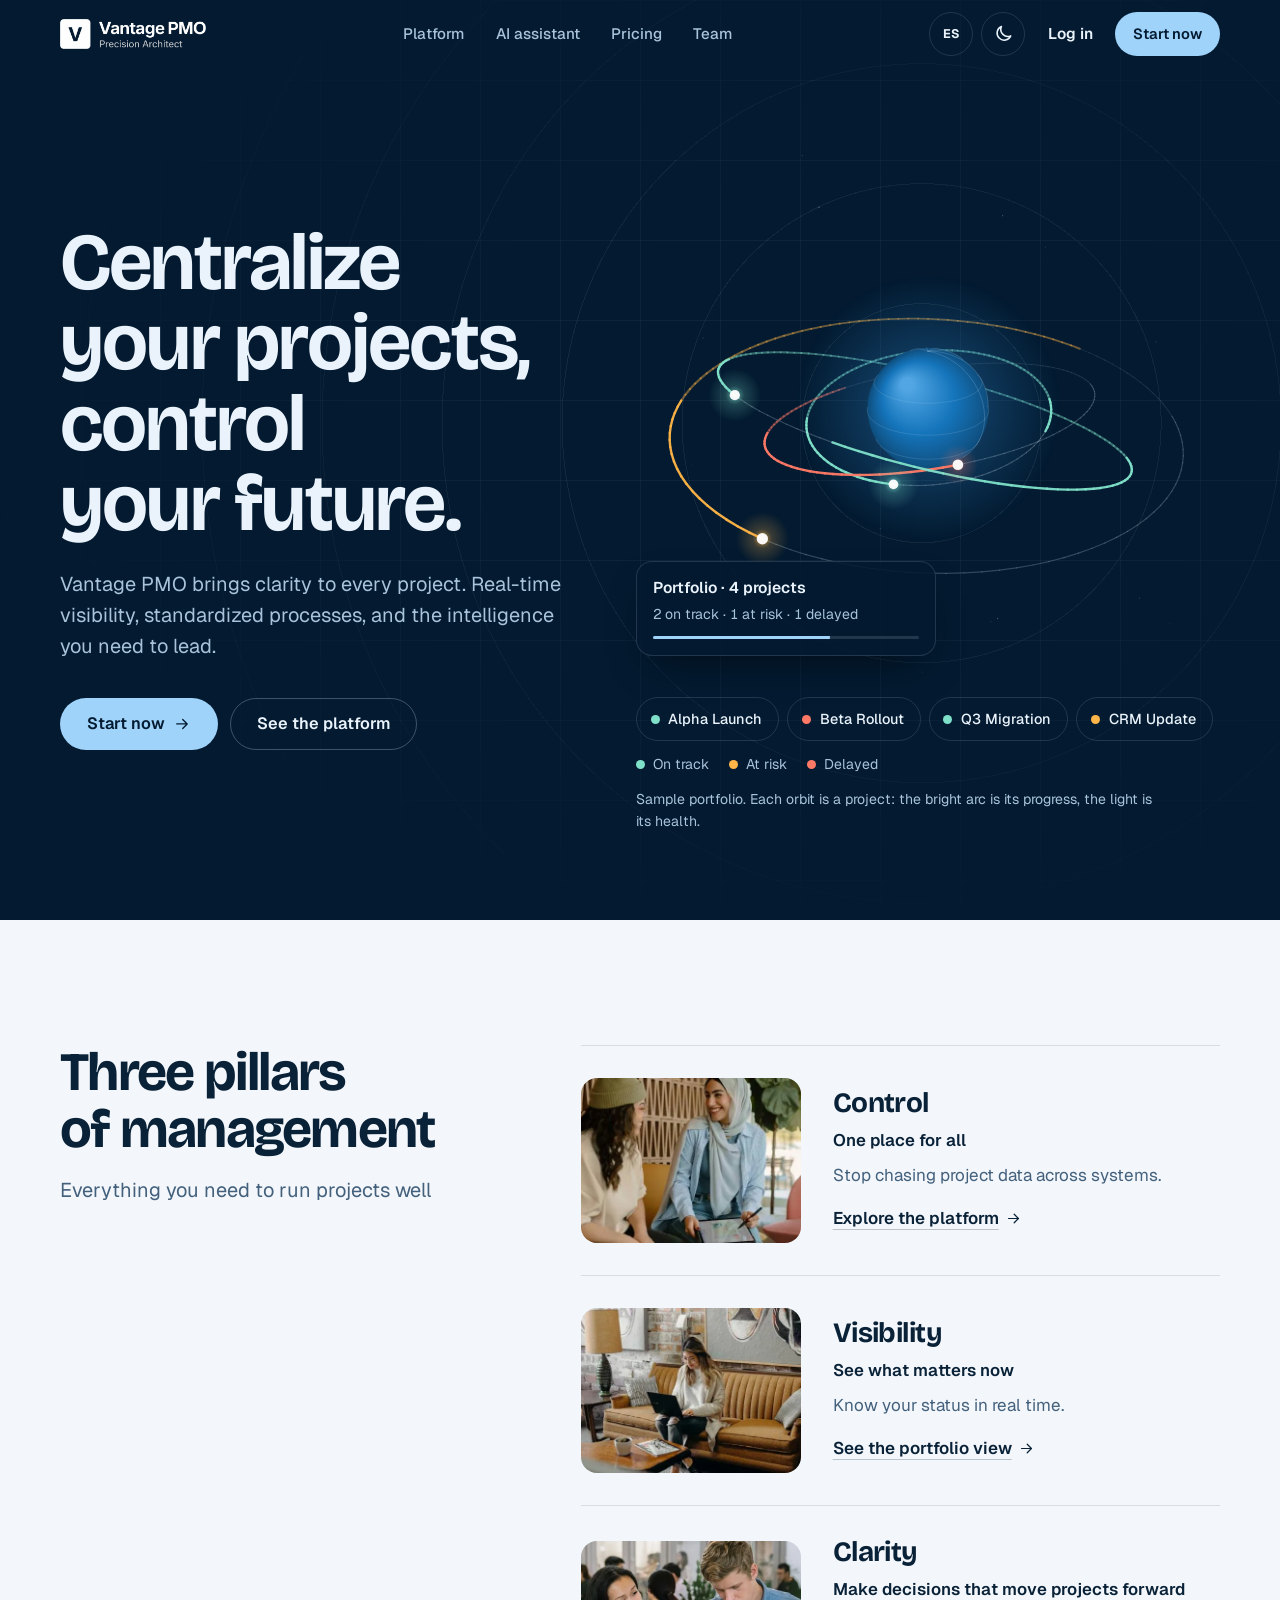
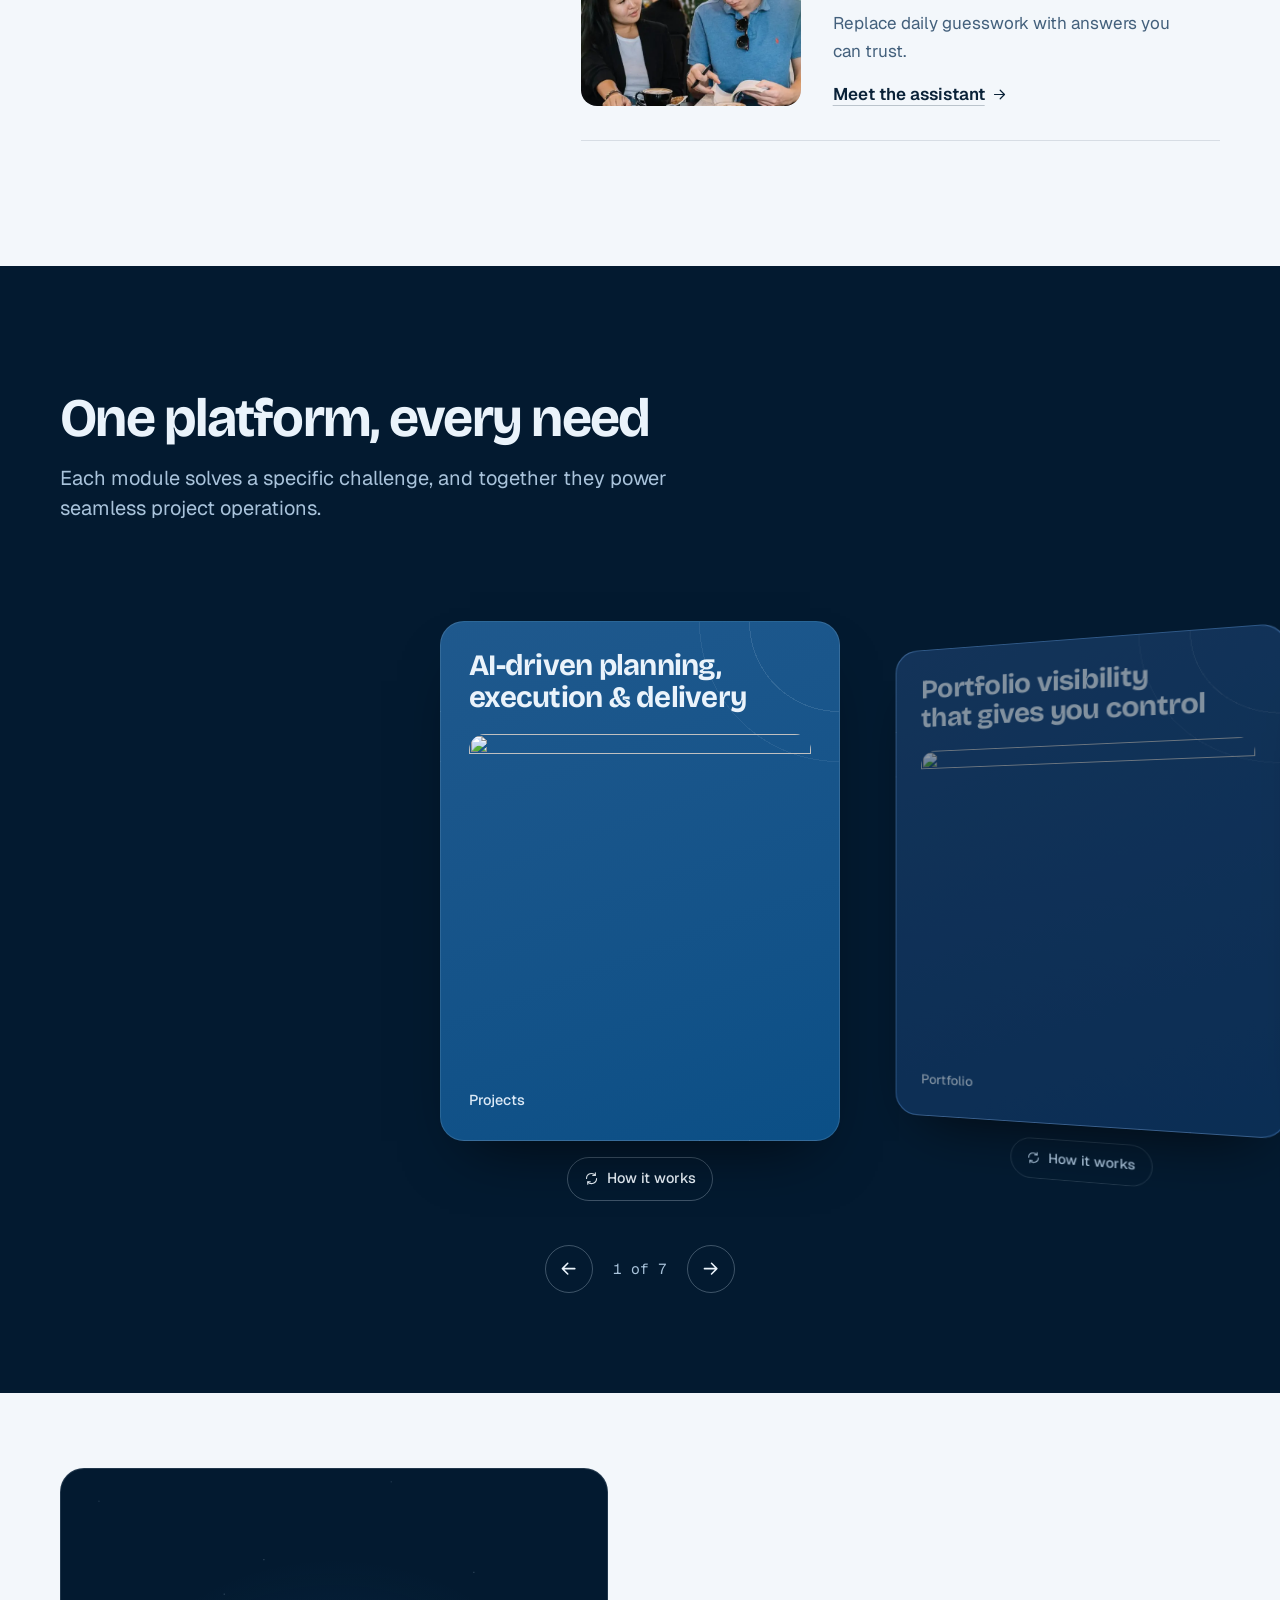
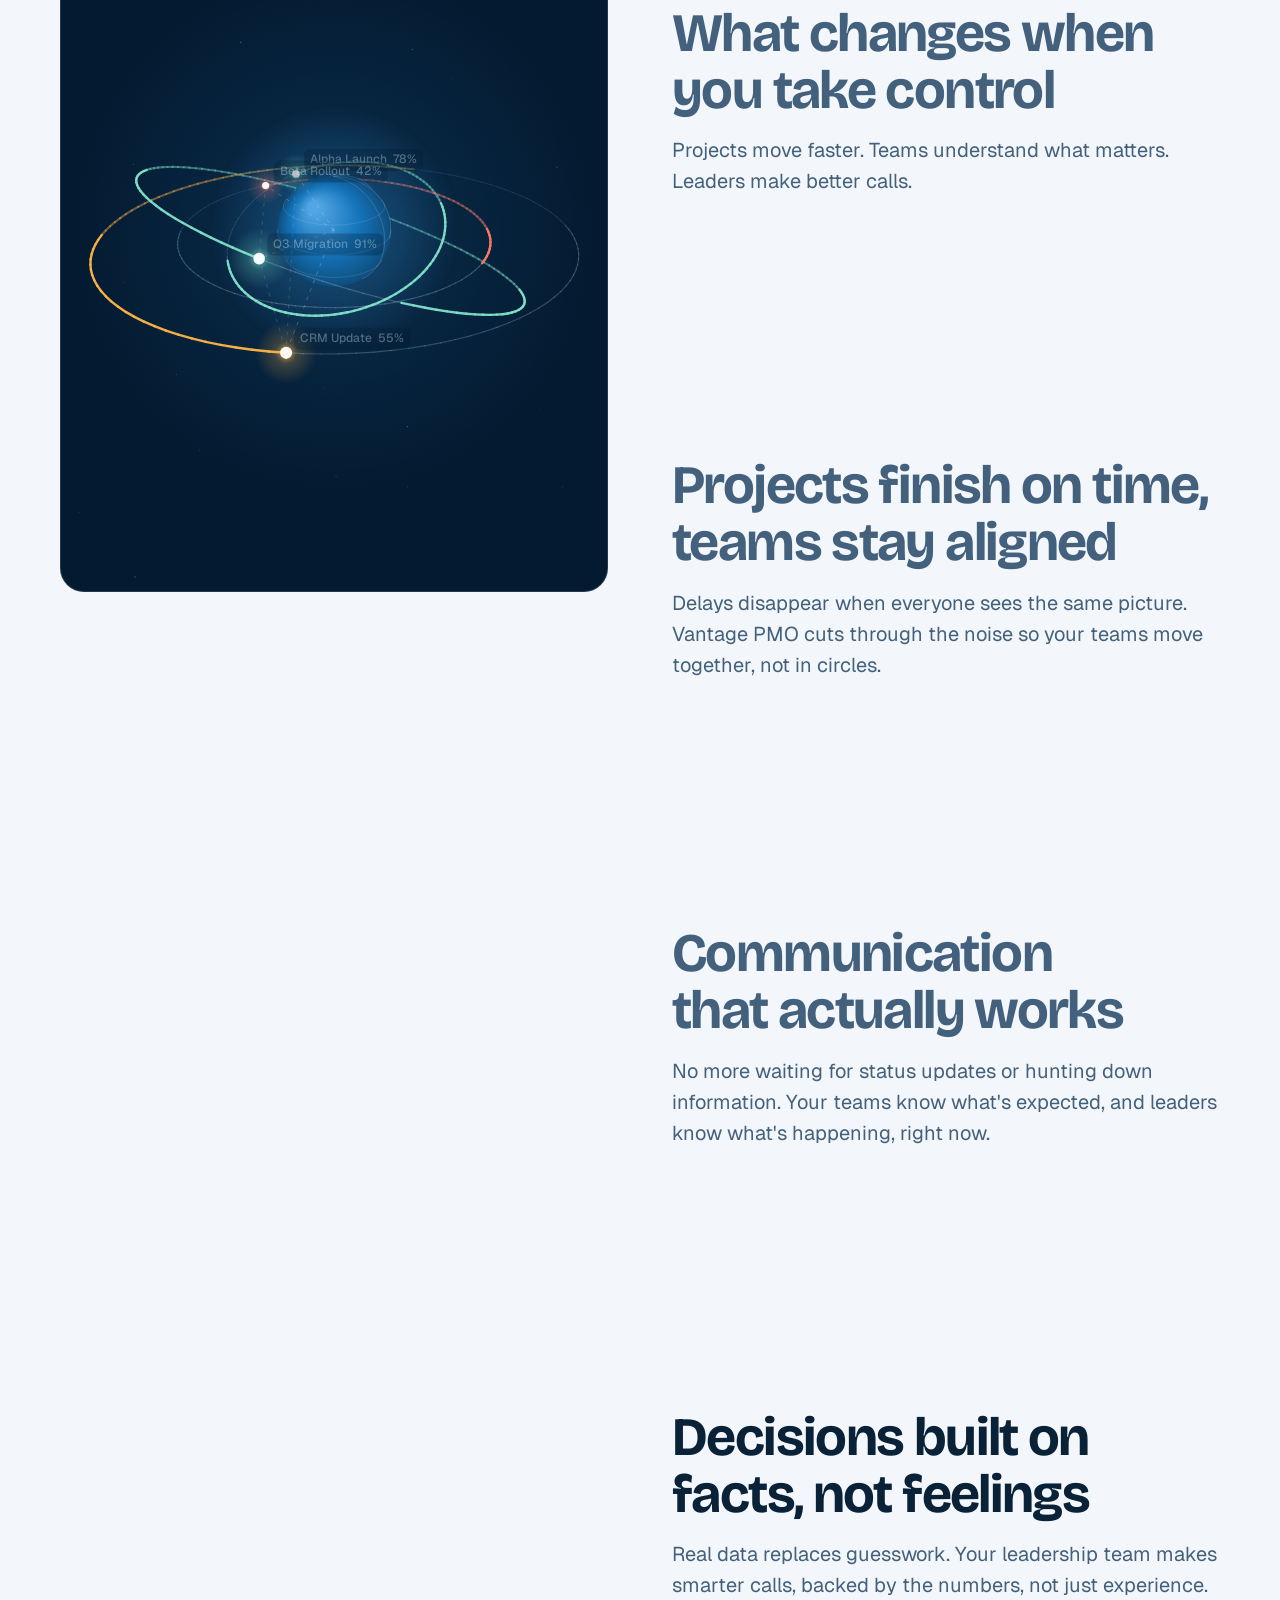
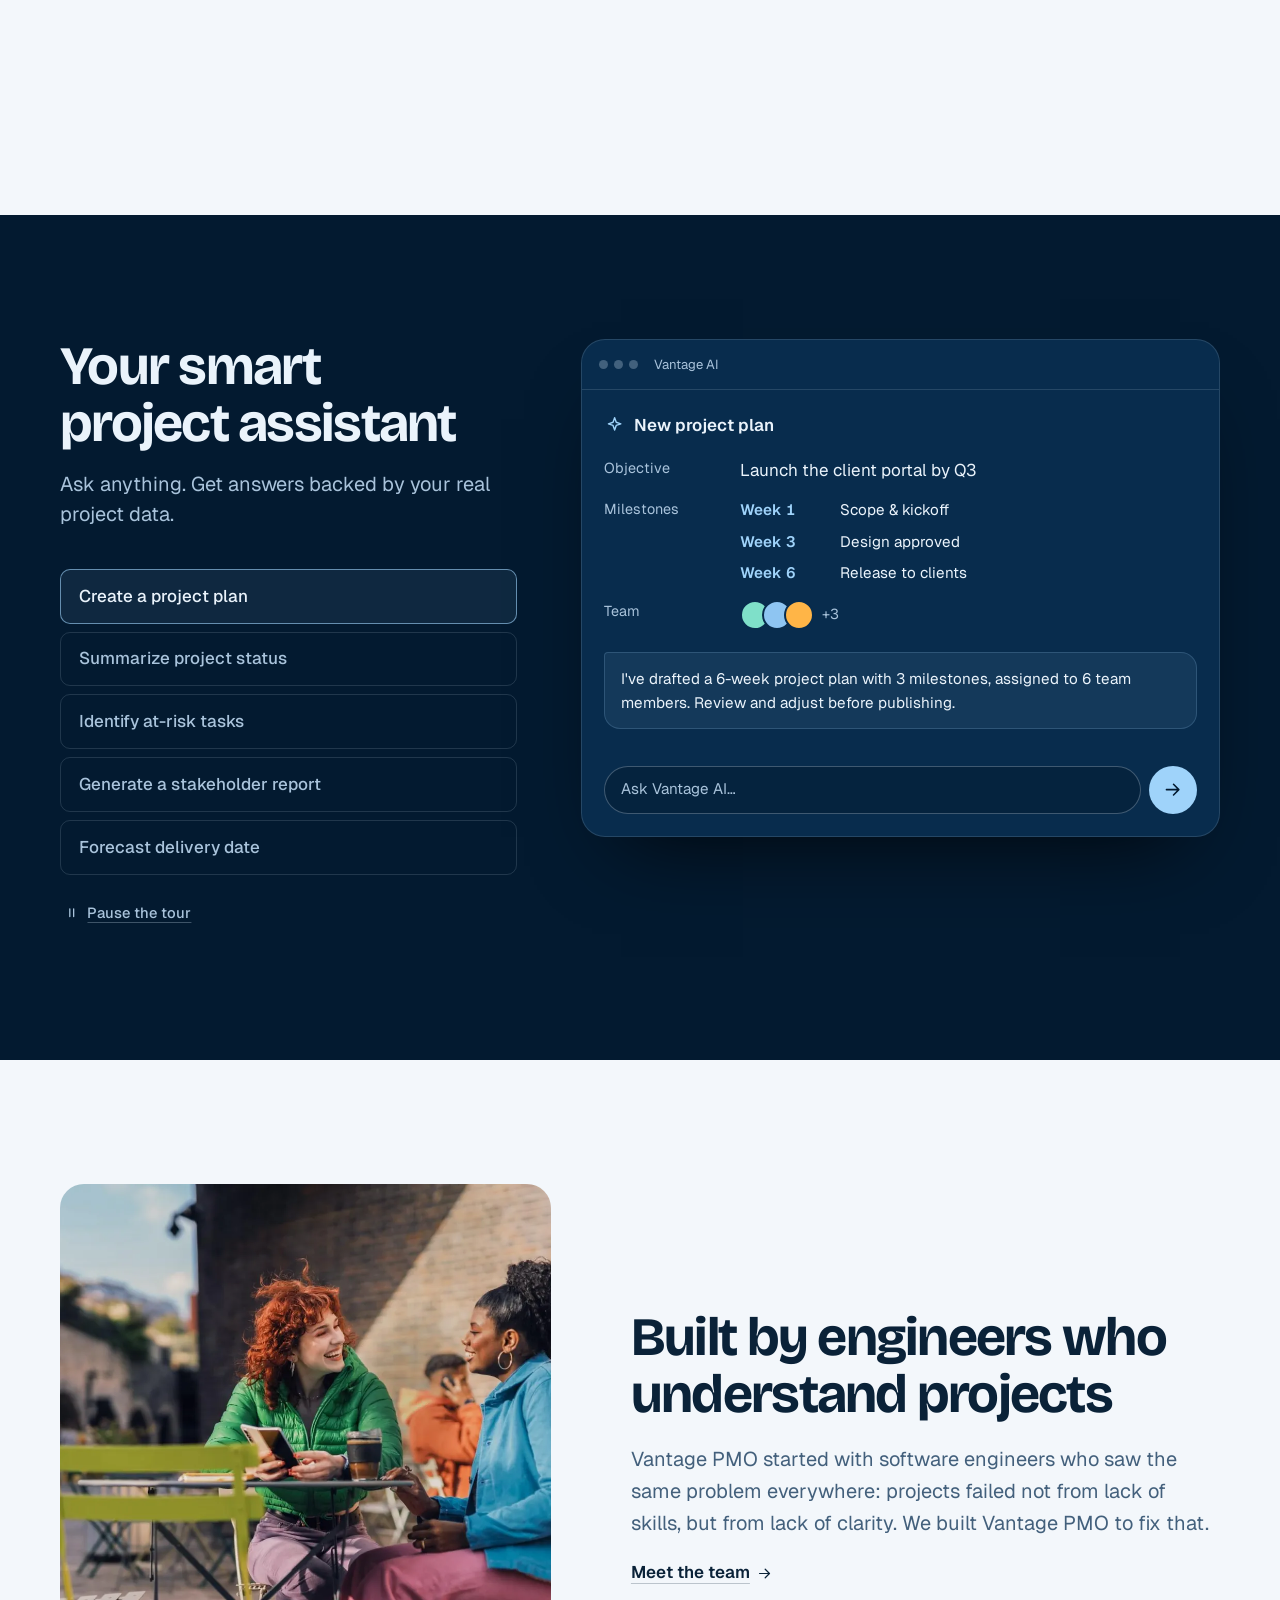
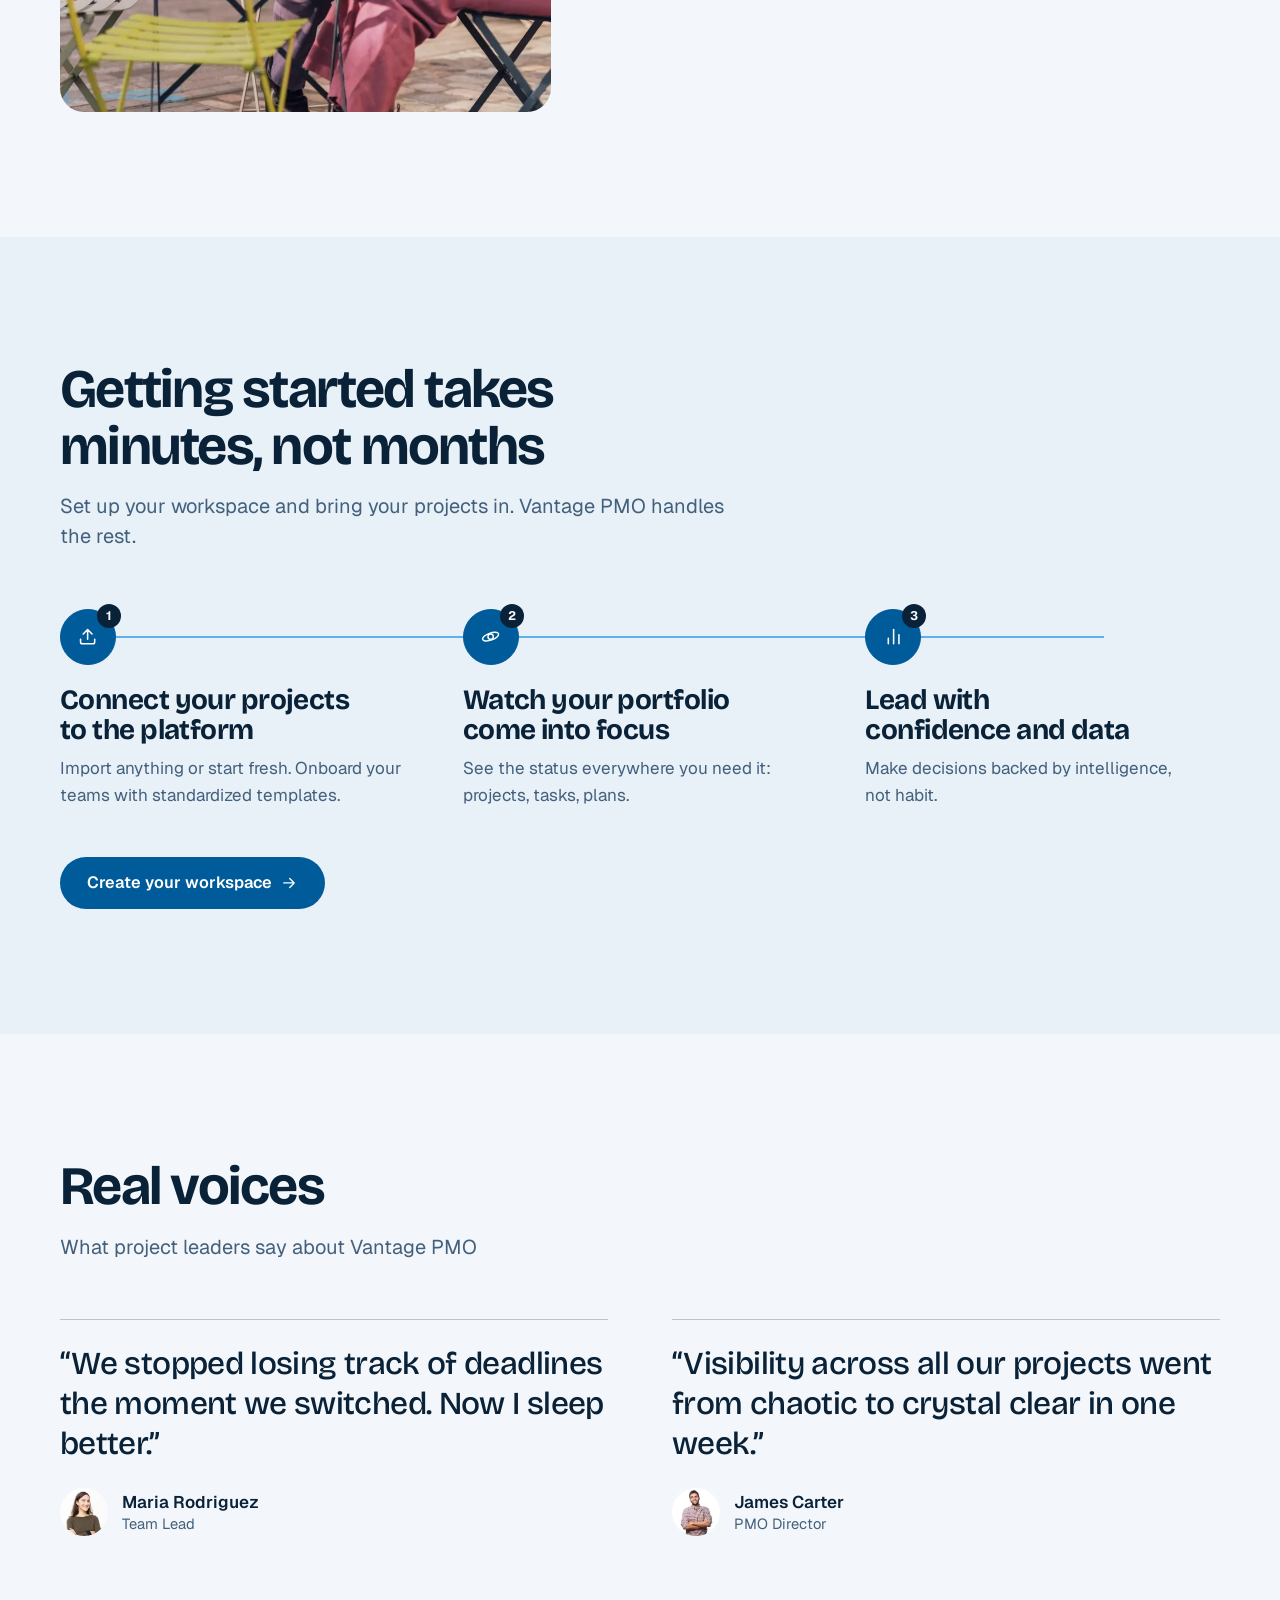
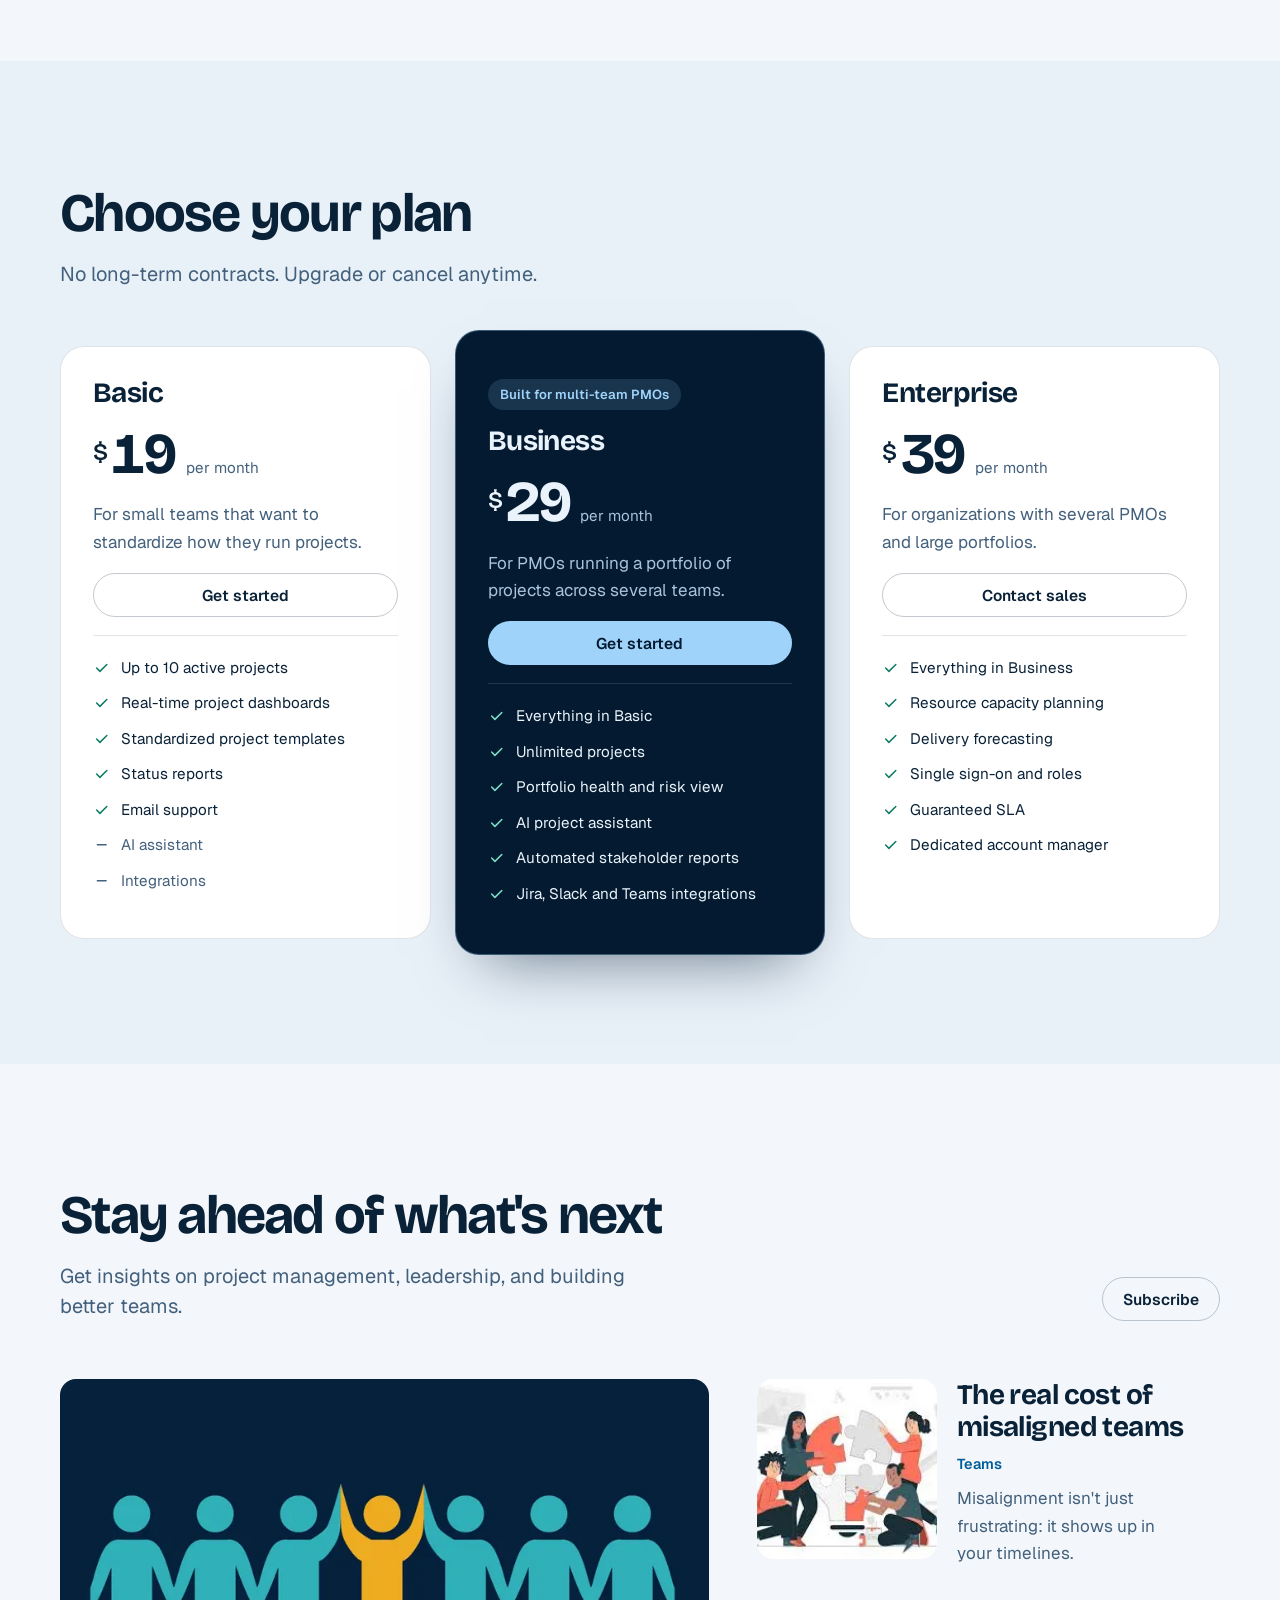
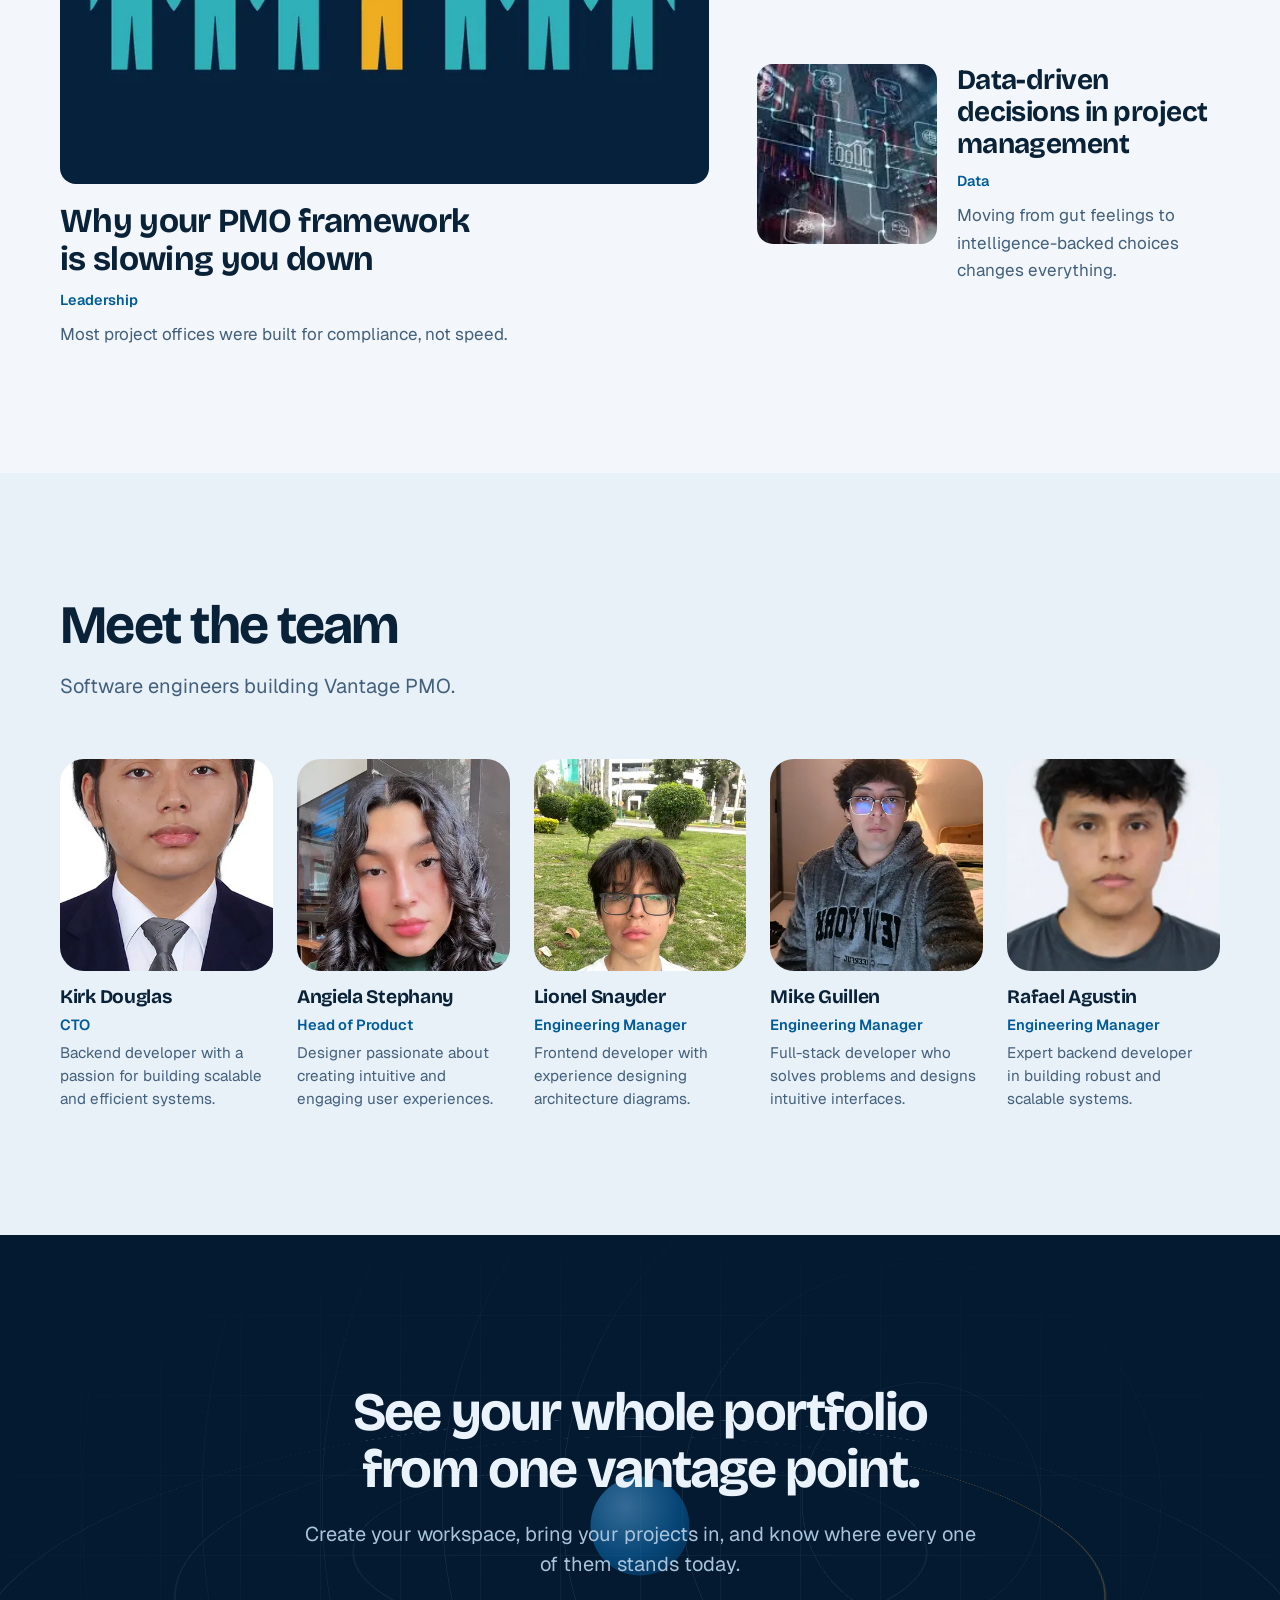
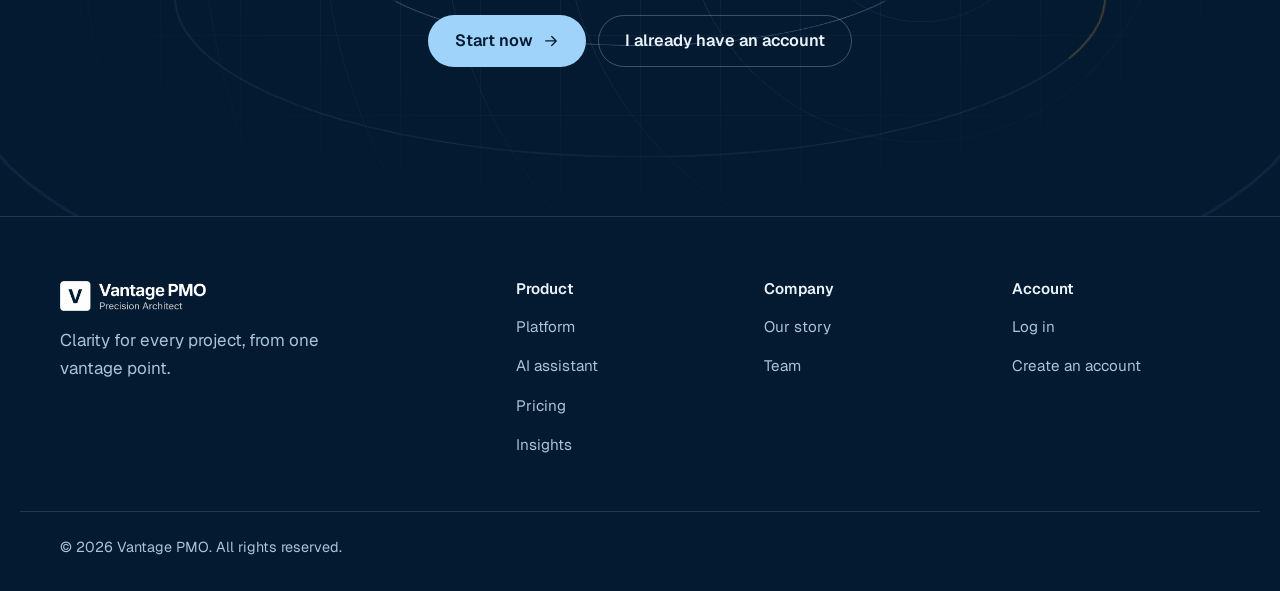
==== commit a58b55f8: "feat: rediseño "Observatorio" de la landing con orrery 3D - Hero con vista 3D del portafolio en canv" ====
--- a/index.html
+++ b/index.html
@@ -1,1203 +1,693 @@
 <!DOCTYPE html>
-<html lang="en">
+<html lang="en" data-theme="dark">
 <head>
   <meta charset="UTF-8" />
-  <meta name="viewport" content="width=device-width, initial-scale=1.0" />
+  <meta name="viewport" content="width=device-width, initial-scale=1.0, viewport-fit=cover" />
   <title data-i18n="meta.title">Vantage PMO – Centralize your projects</title>
   <meta name="description" data-i18n="meta.description"
-        content="Vantage PMO brings clarity to every project." />
-
-  <!-- Fuente -->
+        content="Vantage PMO brings clarity to every project. Real-time visibility, standardized processes, and the intelligence you need to lead." />
+  <meta name="theme-color" content="#031A30" />
+
+  <!-- Tema antes del primer pintado: evita el destello claro/oscuro -->
+  <script>
+    (function () {
+      try {
+        var t = localStorage.getItem('vantage-pmo-theme');
+        if (!t) t = matchMedia('(prefers-color-scheme: light)').matches ? 'light' : 'dark';
+        document.documentElement.setAttribute('data-theme', t);
+      } catch (e) {}
+      document.documentElement.classList.add('js');
+    })();
+  </script>
+
   <link rel="preconnect" href="https://fonts.googleapis.com" />
   <link rel="preconnect" href="https://fonts.gstatic.com" crossorigin />
-  <link href="https://fonts.googleapis.com/css2?family=Sora:wght@300;400;500;600;700;800&family=Inter:wght@300;400;500;600;700;800;900&display=swap"
-        rel="stylesheet" />
-
+  <link href="https://fonts.googleapis.com/css2?family=Bricolage+Grotesque:opsz,wght@12..96,400..800&family=Geist:wght@400..700&family=Geist+Mono:wght@400..600&display=swap" rel="stylesheet" />
+  <link rel="preload" as="image" href="public/assets/images/logo/logo-on-dark.webp" />
   <link rel="stylesheet" href="public/styles/style.css" />
 </head>
 <body>
 
-  <!-- ============================================================
-       DOMINIO: nav
-       ============================================================ -->
+  <!-- Sistema de iconos (trazo 1.75, una sola familia) -->
+  <svg width="0" height="0" style="position:absolute" aria-hidden="true" focusable="false">
+    <defs>
+      <symbol id="i-arrow" viewBox="0 0 24 24"><path d="M5 12h14M13 6l6 6-6 6" fill="none" stroke="currentColor" stroke-width="1.75" stroke-linecap="round" stroke-linejoin="round"/></symbol>
+      <symbol id="i-arrow-left" viewBox="0 0 24 24"><path d="M19 12H5M11 6l-6 6 6 6" fill="none" stroke="currentColor" stroke-width="1.75" stroke-linecap="round" stroke-linejoin="round"/></symbol>
+      <symbol id="i-check" viewBox="0 0 24 24"><path d="M5 12.5l4.5 4.5L19 7.5" fill="none" stroke="currentColor" stroke-width="2" stroke-linecap="round" stroke-linejoin="round"/></symbol>
+      <symbol id="i-minus" viewBox="0 0 24 24"><path d="M6 12h12" fill="none" stroke="currentColor" stroke-width="2" stroke-linecap="round"/></symbol>
+      <symbol id="i-sun" viewBox="0 0 24 24"><g fill="none" stroke="currentColor" stroke-width="1.75" stroke-linecap="round"><circle cx="12" cy="12" r="4"/><path d="M12 2.5v2M12 19.5v2M2.5 12h2M19.5 12h2M5.3 5.3l1.4 1.4M17.3 17.3l1.4 1.4M5.3 18.7l1.4-1.4M17.3 6.7l1.4-1.4"/></g></symbol>
+      <symbol id="i-moon" viewBox="0 0 24 24"><path d="M20 14.5A8 8 0 0 1 9.5 4a8 8 0 1 0 10.5 10.5z" fill="none" stroke="currentColor" stroke-width="1.75" stroke-linejoin="round"/></symbol>
+      <symbol id="i-menu" viewBox="0 0 24 24"><path d="M4 7h16M4 12h16M4 17h10" fill="none" stroke="currentColor" stroke-width="1.75" stroke-linecap="round"/></symbol>
+      <symbol id="i-close" viewBox="0 0 24 24"><path d="M6 6l12 12M18 6L6 18" fill="none" stroke="currentColor" stroke-width="1.75" stroke-linecap="round"/></symbol>
+      <symbol id="i-pause" viewBox="0 0 24 24"><path d="M9 6v12M15 6v12" fill="none" stroke="currentColor" stroke-width="2" stroke-linecap="round"/></symbol>
+      <symbol id="i-play" viewBox="0 0 24 24"><path d="M8 5.5v13l10.5-6.5z" fill="none" stroke="currentColor" stroke-width="1.75" stroke-linejoin="round"/></symbol>
+      <symbol id="i-turn" viewBox="0 0 24 24"><g fill="none" stroke="currentColor" stroke-width="1.75" stroke-linecap="round" stroke-linejoin="round"><path d="M4 12a8 8 0 0 1 14-5.3"/><path d="M18 3v4h-4"/><path d="M20 12a8 8 0 0 1-14 5.3"/><path d="M6 21v-4h4"/></g></symbol>
+      <symbol id="i-spark" viewBox="0 0 24 24"><path d="M12 3l1.8 5.2L19 10l-5.2 1.8L12 17l-1.8-5.2L5 10l5.2-1.8z" fill="none" stroke="currentColor" stroke-width="1.6" stroke-linejoin="round"/></symbol>
+      <symbol id="i-upload" viewBox="0 0 24 24"><g fill="none" stroke="currentColor" stroke-width="1.75" stroke-linecap="round" stroke-linejoin="round"><path d="M12 15V4M7 9l5-5 5 5"/><path d="M4 15v3a2 2 0 0 0 2 2h12a2 2 0 0 0 2-2v-3"/></g></symbol>
+      <symbol id="i-orbit" viewBox="0 0 24 24"><g fill="none" stroke="currentColor" stroke-width="1.6"><circle cx="12" cy="12" r="3"/><ellipse cx="12" cy="12" rx="9.5" ry="4" transform="rotate(-20 12 12)"/></g></symbol>
+      <symbol id="i-bars" viewBox="0 0 24 24"><path d="M6 20v-6M12 20V4M18 20v-10" fill="none" stroke="currentColor" stroke-width="1.75" stroke-linecap="round"/></symbol>
+    </defs>
+  </svg>
+
+  <a class="skip-link" href="#main" data-i18n="nav.skip">Skip to content</a>
+
+  <!-- ============================================================ NAV -->
   <header class="nav" id="nav">
-    <div class="container">
-      <div class="nav__inner">
-
-        <a href="#hero" class="nav__logo" aria-label="Vantage PMO">
-          <img src="public/assets/images/logo/light-logo.png" alt="Vantage PMO" class="nav__logo-img" />
-        </a>
-
-        <nav class="nav__menu" aria-label="Main navigation">
-          <ul class="nav__list">
-            <li><a href="#hero" class="nav__link" data-i18n="nav.home">Home</a></li>
-            <li><a href="#pillars" class="nav__link" data-i18n="nav.context">Context</a></li>
-            <li><a href="#products" class="nav__link" data-i18n="nav.platform">Platform</a></li>
-            <li><a href="#testimonials" class="nav__link" data-i18n="nav.testimonials">Testimonials</a></li>
-            <li><a href="#pricing" class="nav__link" data-i18n="pricing.label">Pricing</a></li>
-            <li><a href="#blog" class="nav__link" data-i18n="nav.blog">Blog</a></li>
-            <li><a href="#team" class="nav__link" data-i18n="nav.team">Team</a></li>
-            <li><a href="#cta" class="nav__link" data-i18n="nav.resources">Resources</a></li>
-          </ul>
-        </nav>
-
-        <div class="nav__actions">
-          <a href="https://vantagepmo-297ec.web.app" class="btn btn--primary" data-i18n="nav.login">Login</a>
-          <button class="nav__theme" id="themeSwitcher">
-            <span class="nav__theme-text" id="themeText">DARK</span>
-          </button>
-          <button class="nav__lang" id="langSwitcher" aria-label="Switch language">EN</button>
-          <button class="nav__toggle" aria-label="Toggle menu" aria-expanded="false">
-            <span></span><span></span><span></span>
-          </button>
-        </div>
-
-      </div>
+    <div class="nav__bar wrap">
+      <a href="#hero" class="nav__logo" aria-label="Vantage PMO">
+        <img src="public/assets/images/logo/logo-on-dark.webp" alt="" width="545" height="112" />
+      </a>
+
+      <nav class="nav__links" aria-label="Main navigation">
+        <a href="#platform" data-i18n="nav.platform">Platform</a>
+        <a href="#assistant" data-i18n="nav.assistant">AI assistant</a>
+        <a href="#pricing" data-i18n="nav.pricing">Pricing</a>
+        <a href="#team" data-i18n="nav.team">Team</a>
+      </nav>
+
+      <div class="nav__actions">
+        <button class="icon-btn" id="langSwitcher" type="button" aria-label="Cambiar a español" data-i18n-aria="nav.langLabel">
+          <span class="icon-btn__text" id="langText">ES</span>
+        </button>
+        <button class="icon-btn" id="themeSwitcher" type="button" aria-pressed="false" aria-label="Light theme" data-i18n-aria="nav.themeLabel">
+          <svg class="icon icon--sun" aria-hidden="true"><use href="#i-sun"/></svg>
+          <svg class="icon icon--moon" aria-hidden="true"><use href="#i-moon"/></svg>
+        </button>
+        <a href="https://vantagepmo-297ec.web.app" class="btn btn--quiet nav__login" data-i18n="nav.login">Log in</a>
+        <a href="Session_registration.html" class="btn btn--primary btn--sm" data-i18n="nav.cta">Start now</a>
+        <button class="icon-btn nav__menu-btn" id="menuBtn" type="button" aria-expanded="false" aria-controls="mobileMenu" aria-label="Open menu" data-i18n-aria="nav.menuOpen">
+          <svg class="icon" aria-hidden="true"><use href="#i-menu"/></svg>
+        </button>
+      </div>
+    </div>
+
+    <div class="sheet" id="mobileMenu" hidden>
+      <nav class="sheet__links" aria-label="Mobile navigation">
+        <a href="#platform" data-i18n="nav.platform">Platform</a>
+        <a href="#assistant" data-i18n="nav.assistant">AI assistant</a>
+        <a href="#pricing" data-i18n="nav.pricing">Pricing</a>
+        <a href="#team" data-i18n="nav.team">Team</a>
+        <a href="https://vantagepmo-297ec.web.app" data-i18n="nav.login">Log in</a>
+      </nav>
     </div>
   </header>
 
-  <main>
-
-    <!-- ============================================================
-         DOMINIO: hero
-         ============================================================ -->
-    <section class="hero" id="hero" aria-labelledby="hero-heading">
-      <div class="container">
-        <div class="hero__inner">
-
-          <div class="hero__content">
-            <h1 class="hero__heading" id="hero-heading" data-i18n="hero.heading">
-              Centralize your projects, control your future.
-            </h1>
-            <p class="hero__subheading" data-i18n="hero.subheading">
-              Vantage PMO brings clarity to every project. Real-time visibility,
-              standardized processes, and the intelligence you need to lead.
-            </p>
-            <div class="hero__actions">
-              <a href="#onboarding" class="btn btn--green" data-i18n="hero.cta_primary">Start now</a>
-              <a href="#pillars"    class="btn btn--ghost" data-i18n="hero.cta_secondary">Learn more</a>
-            </div>
-          </div>
-
-          <div class="hero__media">
-            <div class="hero__image">
-              <img src="public/assets/images/hero/hero.png" alt="Project management dashboard" />
-            </div>
-          </div>
-
-        </div>
-      </div>
-    </section>
-
-    <!-- ============================================================
-         DOMINIO: pillars
-         ============================================================ -->
-    <section class="pillars" id="pillars" aria-labelledby="pillars-heading">
-      <div class="container">
-
-        <div class="pillars__header">
-          <span class="label" data-i18n="pillars.label">Context</span>
-          <h2 class="pillars__heading" id="pillars-heading" data-i18n="pillars.heading">
-            Three pillars of management
-          </h2>
-          <p class="pillars__subheading" data-i18n="pillars.subheading">
-            Everything you need to run projects well
-          </p>
-        </div>
-
-        <div class="pillars__grid">
-
-          <article class="pillar-card">
-            <div class="pillar-card__image pillar-card__image--1">
-              <img src="public/assets/images/pillars/pillar-01.png" alt="Control" />
-            </div>
-            <div class="pillar-card__body">
-              <span class="pillar-card__label" data-i18n="pillars.card1.label">Control</span>
-              <h3 class="pillar-card__title" data-i18n="pillars.card1.title">One place for all</h3>
-              <p  class="pillar-card__text"  data-i18n="pillars.card1.text">
-                Stop drifting across systems for project data.
-              </p>
-              <a href="#" class="link-arrow" data-i18n="pillars.card1.cta">Explore</a>
-            </div>
-          </article>
-
-          <article class="pillar-card">
-            <div class="pillar-card__image pillar-card__image--2">
-              <img src="public/assets/images/pillars/pillar-02.png" alt="Visibility" />
-            </div>
-            <div class="pillar-card__body">
-              <span class="pillar-card__label" data-i18n="pillars.card2.label">Visibility</span>
-              <h3 class="pillar-card__title" data-i18n="pillars.card2.title">See what matters now</h3>
-              <p  class="pillar-card__text"  data-i18n="pillars.card2.text">
-                Know your status in real time.
-              </p>
-              <a href="#" class="link-arrow" data-i18n="pillars.card2.cta">Explore</a>
-            </div>
-          </article>
-
-          <article class="pillar-card">
-            <div class="pillar-card__image pillar-card__image--3">
-              <img src="public/assets/images/pillars/pillar-03.png" alt="Clarity" />
-            </div>
-            <div class="pillar-card__body">
-              <span class="pillar-card__label" data-i18n="pillars.card3.label">Clarity</span>
-              <h3 class="pillar-card__title" data-i18n="pillars.card3.title">
-                Make decisions that move projects forward
-              </h3>
-              <p  class="pillar-card__text"  data-i18n="pillars.card3.text">
-                Stop guesses you cannot believe every day.
-              </p>
-              <a href="#" class="link-arrow" data-i18n="pillars.card3.cta">Explore</a>
-            </div>
-          </article>
-
-        </div>
-      </div>
-    </section>
-
-    <!-- ============================================================
-         DOMINIO: products
-         ============================================================ -->
-    <section class="products" id="products">
-      <div class="container">
-        <div class="products__header">
-          <span class="label" data-i18n="products.label">Platform</span>
-          <h2 class="products__heading" data-i18n="products.heading">One platform, every need</h2>
-          <p class="products__subheading" data-i18n="products.subheading">
-            Each module solves a specific challenge, and together they power seamless project operations.
-          </p>
-        </div>
-      </div>
-
-      <div class="products__track-wrap">
-        <div class="products__track">
-
-          <article class="product-card product-card--green">
-            <div class="product-card__inner">
-              <span class="product-card__tag" data-i18n="products.card1.tag">Vantage PMO &middot; Projects</span>
-              <h3 class="product-card__heading" data-i18n="products.card1.heading">
-                AI-driven planning, execution &amp; delivery
-              </h3>
-              <p class="product-card__text" data-i18n="products.card1.text">
-                Drive projects and processes forward at scale, with intelligence that executes, builds, and automates for you.
-              </p>
-              <a href="#" class="btn btn--dark" data-i18n="products.card1.cta">Get started</a>
-            </div>
-            <div class="product-card__visual" aria-hidden="true">
-              <img src="https://images.unsplash.com/photo-1454165804606-c3d57bc86b40?auto=format&fit=crop&w=600&q=80" alt="" />
-            </div>
-          </article>
-
-          <article class="product-card product-card--purple">
-            <div class="product-card__inner">
-              <span class="product-card__tag" data-i18n="products.card2.tag">Vantage PMO &middot; Portfolio</span>
-              <h3 class="product-card__heading" data-i18n="products.card2.heading">
-                Portfolio visibility that gives you control
-              </h3>
-              <p class="product-card__text" data-i18n="products.card2.text">
-                See every project at once. Track health, risk, and progress from a single command center.
-              </p>
-              <a href="#" class="btn btn--dark" data-i18n="products.card2.cta">Get started</a>
-            </div>
-            <div class="product-card__visual" aria-hidden="true">
-              <img src="https://images.unsplash.com/photo-1460925895917-afdab827c52f?auto=format&fit=crop&w=600&q=80" alt="" />
-            </div>
-          </article>
-
-          <article class="product-card product-card--cyan">
-            <div class="product-card__inner">
-              <span class="product-card__tag" data-i18n="products.card3.tag">Vantage PMO &middot; Analytics</span>
-              <h3 class="product-card__heading" data-i18n="products.card3.heading">
-                Data-first decisions that deliver results
-              </h3>
-              <p class="product-card__text" data-i18n="products.card3.text">
-                Turn raw project data into leadership intelligence. Forecast better, act faster.
-              </p>
-              <a href="#" class="btn btn--dark" data-i18n="products.card3.cta">Get started</a>
-            </div>
-            <div class="product-card__visual" aria-hidden="true">
-              <img src="https://images.unsplash.com/photo-1551288049-bebda4e38f71?auto=format&fit=crop&w=600&q=80" alt="" />
-            </div>
-          </article>
-
-          <article class="product-card product-card--amber">
-            <div class="product-card__inner">
-              <span class="product-card__tag" data-i18n="products.card4.tag">Vantage PMO &middot; Automation</span>
-              <h3 class="product-card__heading" data-i18n="products.card4.heading">
-                Automate the work no one wants to do
-              </h3>
-              <p class="product-card__text" data-i18n="products.card4.text">
-                From reminders to reports, let smart automation handle the repetitive tasks so your team can focus on what matters.
-              </p>
-              <a href="#" class="btn btn--dark" data-i18n="products.card4.cta">Get started</a>
-            </div>
-            <div class="product-card__visual" aria-hidden="true">
-              <img src="https://images.unsplash.com/photo-1485827404703-89b55fcc595e?auto=format&fit=crop&w=600&q=80" alt="" />
-            </div>
-          </article>
-
-          <article class="product-card product-card--rose">
-            <div class="product-card__inner">
-              <span class="product-card__tag" data-i18n="products.card5.tag">Vantage PMO &middot; Resources</span>
-              <h3 class="product-card__heading" data-i18n="products.card5.heading">
-                Right people on the right projects
-              </h3>
-              <p class="product-card__text" data-i18n="products.card5.text">
-                Track capacity, allocate resources intelligently, and prevent burnout before it starts.
-              </p>
-              <a href="#" class="btn btn--dark" data-i18n="products.card5.cta">Get started</a>
-            </div>
-            <div class="product-card__visual" aria-hidden="true">
-              <img src="https://images.unsplash.com/photo-1522071820081-009f0129c71c?auto=format&fit=crop&w=600&q=80" alt="" />
-            </div>
-          </article>
-
-          <article class="product-card product-card--slate">
-            <div class="product-card__inner">
-              <span class="product-card__tag" data-i18n="products.card6.tag">Vantage PMO &middot; Reporting</span>
-              <h3 class="product-card__heading" data-i18n="products.card6.heading">
-                Reports that actually get read
-              </h3>
-              <p class="product-card__text" data-i18n="products.card6.text">
-                Auto-generated stakeholder reports with the metrics that matter — delivered on your schedule.
-              </p>
-              <a href="#" class="btn btn--dark" data-i18n="products.card6.cta">Get started</a>
-            </div>
-            <div class="product-card__visual" aria-hidden="true">
-              <img src="https://images.unsplash.com/photo-1504868584819-f8e8b4b6d7e3?auto=format&fit=crop&w=600&q=80" alt="" />
-            </div>
-          </article>
-
-          <article class="product-card product-card--indigo">
-            <div class="product-card__inner">
-              <span class="product-card__tag" data-i18n="products.card7.tag">Vantage PMO &middot; Integrations</span>
-              <h3 class="product-card__heading" data-i18n="products.card7.heading">
-                Connect every tool your team already uses
-              </h3>
-              <p class="product-card__text" data-i18n="products.card7.text">
-                Native integrations with Jira, Slack, Teams, and 40+ tools. One source of truth, zero friction.
-              </p>
-              <a href="#" class="btn btn--dark" data-i18n="products.card7.cta">Get started</a>
-            </div>
-            <div class="product-card__visual" aria-hidden="true">
-              <img src="https://images.unsplash.com/photo-1558494949-ef010cbdcc31?auto=format&fit=crop&w=600&q=80" alt="" />
-            </div>
-          </article>
-
-        </div>
-
-        <div class="products__nav">
-          <button class="products__nav-btn" id="productsPrev" aria-label="Previous">&larr;</button>
-          <div class="products__dots" id="productsDots"></div>
-          <button class="products__nav-btn" id="productsNext" aria-label="Next">&rarr;</button>
-        </div>
-      </div>
-    </section>
-
-    <!-- ============================================================
-         DOMINIO: features
-         ============================================================ -->
-    <section class="features" id="features">
-      <div class="features__layout">
-
-          <!-- Número sticky izquierdo -->
-          <div class="features__sticky">
-            <div class="features__num-wrap" aria-hidden="true">
-              <span class="features__num is-active">01</span>
-              <span class="features__num">02</span>
-              <span class="features__num">03</span>
-              <span class="features__num">04</span>
-            </div>
-          </div>
-
-          <!-- Items que hacen scroll -->
-          <div class="features__items">
-
-            <div class="feature-item" data-index="0">
-              <div class="feature-item__body">
-                <span class="label" data-i18n="features.f1.label">Results</span>
-                <h2 class="feature-item__title" data-i18n="features.f1.title">
-                  What changes when you take control
-                </h2>
-                <p class="feature-item__text" data-i18n="features.f1.text">
-                  Projects move faster. Teams understand what matters. Leaders make better calls.
-                </p>
-                <div class="feature-item__links">
-                  <a href="#" class="link-arrow link-pill" data-i18n="features.f1.cta1">Discover</a>
-                  <a href="#" class="link-arrow" data-i18n="features.f1.cta2">Learn</a>
-                </div>
+  <main id="main">
+
+    <!-- ============================================================ HERO -->
+    <section class="hero plate" id="hero" aria-labelledby="hero-heading">
+      <div class="graticule" aria-hidden="true"></div>
+      <div class="hero__grid wrap">
+        <div class="hero__copy">
+          <h1 class="hero__title" id="hero-heading" data-i18n="hero.heading">Centralize your projects, control your future.</h1>
+          <p class="hero__lead" data-i18n="hero.subheading">Vantage PMO brings clarity to every project. Real-time visibility, standardized processes, and the intelligence you need to lead.</p>
+          <div class="hero__actions">
+            <a href="Session_registration.html" class="btn btn--primary btn--lg">
+              <span data-i18n="hero.cta_primary">Start now</span>
+              <svg class="icon" aria-hidden="true"><use href="#i-arrow"/></svg>
+            </a>
+            <a href="#platform" class="btn btn--ghost btn--lg" data-i18n="hero.cta_secondary">See the platform</a>
+          </div>
+        </div>
+
+        <figure class="observatory" aria-labelledby="obs-caption">
+          <div class="observatory__stage" id="orreryStage" tabindex="0" role="group"
+               aria-roledescription="3D portfolio view" aria-label="Sample portfolio in 3D. Use left and right arrow keys to rotate." data-i18n-aria="hero.orreryLabel">
+            <canvas class="observatory__canvas" id="orrery" aria-hidden="true"></canvas>
+            <div class="readout" id="readout" aria-live="polite">
+              <p class="readout__title" id="readoutTitle" data-i18n="hero.readout.title">Portfolio</p>
+              <p class="readout__meta" id="readoutMeta">4 projects</p>
+              <div class="readout__bar" aria-hidden="true"><span id="readoutBar"></span></div>
+            </div>
+          </div>
+          <figcaption class="observatory__legend" id="obs-caption">
+            <span class="sr-only" data-i18n="hero.legendIntro">Choose a project to inspect it:</span>
+            <div class="chips" id="projectChips" role="list"></div>
+            <ul class="key" aria-label="Status key" data-i18n-aria="hero.keyLabel">
+              <li class="key--ok" data-i18n="state.ok">On track</li>
+              <li class="key--warn" data-i18n="state.warn">At risk</li>
+              <li class="key--bad" data-i18n="state.bad">Delayed</li>
+            </ul>
+            <p class="observatory__note" data-i18n="hero.note">Sample portfolio. Each orbit is a project: the bright arc is its progress, the light is its health.</p>
+          </figcaption>
+        </figure>
+      </div>
+    </section>
+
+    <!-- ============================================================ PILLARS -->
+    <section class="pillars paper" id="pillars" aria-labelledby="pillars-heading">
+      <div class="wrap pillars__grid">
+        <header class="pillars__head">
+          <h2 class="h2" id="pillars-heading" data-i18n="pillars.heading">Three pillars of management</h2>
+          <p class="lead" data-i18n="pillars.subheading">Everything you need to run projects well</p>
+        </header>
+
+        <ol class="pillars__list">
+          <li class="pillar">
+            <img class="pillar__img" src="public/assets/images/pillars/pillar-01.webp" alt="" width="576" height="342" loading="lazy" decoding="async" />
+            <div class="pillar__body">
+              <h3 class="pillar__title" data-i18n="pillars.card1.label">Control</h3>
+              <p class="pillar__claim" data-i18n="pillars.card1.title">One place for all</p>
+              <p class="pillar__text" data-i18n="pillars.card1.text">Stop chasing project data across systems.</p>
+              <a href="#platform" class="link"><span data-i18n="pillars.card1.cta">Explore the platform</span><svg class="icon" aria-hidden="true"><use href="#i-arrow"/></svg></a>
+            </div>
+          </li>
+          <li class="pillar">
+            <img class="pillar__img" src="public/assets/images/pillars/pillar-02.webp" alt="" width="576" height="342" loading="lazy" decoding="async" />
+            <div class="pillar__body">
+              <h3 class="pillar__title" data-i18n="pillars.card2.label">Visibility</h3>
+              <p class="pillar__claim" data-i18n="pillars.card2.title">See what matters now</p>
+              <p class="pillar__text" data-i18n="pillars.card2.text">Know your status in real time.</p>
+              <a href="#hero" class="link"><span data-i18n="pillars.card2.cta">See the portfolio view</span><svg class="icon" aria-hidden="true"><use href="#i-arrow"/></svg></a>
+            </div>
+          </li>
+          <li class="pillar">
+            <img class="pillar__img" src="public/assets/images/pillars/pillar-03.webp" alt="" width="640" height="446" loading="lazy" decoding="async" />
+            <div class="pillar__body">
+              <h3 class="pillar__title" data-i18n="pillars.card3.label">Clarity</h3>
+              <p class="pillar__claim" data-i18n="pillars.card3.title">Make decisions that move projects forward</p>
+              <p class="pillar__text" data-i18n="pillars.card3.text">Replace daily guesswork with answers you can trust.</p>
+              <a href="#assistant" class="link"><span data-i18n="pillars.card3.cta">Meet the assistant</span><svg class="icon" aria-hidden="true"><use href="#i-arrow"/></svg></a>
+            </div>
+          </li>
+        </ol>
+      </div>
+    </section>
+
+    <!-- ============================================================ PLATFORM (3D flip carousel) -->
+    <section class="platform plate" id="platform" aria-labelledby="platform-heading">
+      <div class="wrap platform__head">
+        <h2 class="h2" id="platform-heading" data-i18n="products.heading">One platform, every need</h2>
+        <p class="lead" data-i18n="products.subheading">Each module solves a specific challenge, and together they power seamless project operations.</p>
+      </div>
+
+      <div class="deck" id="deck">
+        <ul class="deck__track" id="deckTrack" aria-label="Platform modules">
+          <!-- Las tarjetas se definen aquí; main.js añade el giro 3D -->
+          <li class="module" data-hue="0">
+            <div class="module__inner">
+              <article class="module__face module__face--front">
+                <h3 class="module__title" data-i18n="products.card1.heading">AI-driven planning, execution &amp; delivery</h3>
+                <img class="module__img" src="https://images.unsplash.com/photo-1454165804606-c3d57bc86b40?auto=format&fit=crop&w=640&q=70" alt="" width="640" height="427" loading="lazy" decoding="async" />
+                <p class="module__tag" data-i18n="products.card1.tag">Projects</p>
+              </article>
+              <article class="module__face module__face--back">
+                <p class="module__text" data-i18n="products.card1.text">Drive projects and processes forward at scale, with intelligence that executes, builds, and automates for you.</p>
+                <a href="Session_registration.html" class="btn btn--primary btn--sm" data-i18n="products.cta">Get started</a>
+              </article>
+            </div>
+            <button class="module__turn" type="button" aria-pressed="false"><svg class="icon" aria-hidden="true"><use href="#i-turn"/></svg><span data-i18n="products.turn">How it works</span></button>
+          </li>
+          <li class="module" data-hue="1">
+            <div class="module__inner">
+              <article class="module__face module__face--front">
+                <h3 class="module__title" data-i18n="products.card2.heading">Portfolio visibility that gives you control</h3>
+                <img class="module__img" src="https://images.unsplash.com/photo-1460925895917-afdab827c52f?auto=format&fit=crop&w=640&q=70" alt="" width="640" height="427" loading="lazy" decoding="async" />
+                <p class="module__tag" data-i18n="products.card2.tag">Portfolio</p>
+              </article>
+              <article class="module__face module__face--back">
+                <p class="module__text" data-i18n="products.card2.text">See every project at once. Track health, risk, and progress from a single command center.</p>
+                <a href="Session_registration.html" class="btn btn--primary btn--sm" data-i18n="products.cta">Get started</a>
+              </article>
+            </div>
+            <button class="module__turn" type="button" aria-pressed="false"><svg class="icon" aria-hidden="true"><use href="#i-turn"/></svg><span data-i18n="products.turn">How it works</span></button>
+          </li>
+          <li class="module" data-hue="2">
+            <div class="module__inner">
+              <article class="module__face module__face--front">
+                <h3 class="module__title" data-i18n="products.card3.heading">Data-first decisions that deliver results</h3>
+                <img class="module__img" src="https://images.unsplash.com/photo-1551288049-bebda4e38f71?auto=format&fit=crop&w=640&q=70" alt="" width="640" height="427" loading="lazy" decoding="async" />
+                <p class="module__tag" data-i18n="products.card3.tag">Analytics</p>
+              </article>
+              <article class="module__face module__face--back">
+                <p class="module__text" data-i18n="products.card3.text">Turn raw project data into leadership intelligence. Forecast better, act faster.</p>
+                <a href="Session_registration.html" class="btn btn--primary btn--sm" data-i18n="products.cta">Get started</a>
+              </article>
+            </div>
+            <button class="module__turn" type="button" aria-pressed="false"><svg class="icon" aria-hidden="true"><use href="#i-turn"/></svg><span data-i18n="products.turn">How it works</span></button>
+          </li>
+          <li class="module" data-hue="3">
+            <div class="module__inner">
+              <article class="module__face module__face--front">
+                <h3 class="module__title" data-i18n="products.card4.heading">Automate the work no one wants to do</h3>
+                <img class="module__img" src="https://images.unsplash.com/photo-1485827404703-89b55fcc595e?auto=format&fit=crop&w=640&q=70" alt="" width="640" height="427" loading="lazy" decoding="async" />
+                <p class="module__tag" data-i18n="products.card4.tag">Automation</p>
+              </article>
+              <article class="module__face module__face--back">
+                <p class="module__text" data-i18n="products.card4.text">From reminders to reports, let smart automation handle the repetitive tasks so your team can focus on what matters.</p>
+                <a href="Session_registration.html" class="btn btn--primary btn--sm" data-i18n="products.cta">Get started</a>
+              </article>
+            </div>
+            <button class="module__turn" type="button" aria-pressed="false"><svg class="icon" aria-hidden="true"><use href="#i-turn"/></svg><span data-i18n="products.turn">How it works</span></button>
+          </li>
+          <li class="module" data-hue="4">
+            <div class="module__inner">
+              <article class="module__face module__face--front">
+                <h3 class="module__title" data-i18n="products.card5.heading">Right people on the right projects</h3>
+                <img class="module__img" src="https://images.unsplash.com/photo-1522071820081-009f0129c71c?auto=format&fit=crop&w=640&q=70" alt="" width="640" height="427" loading="lazy" decoding="async" />
+                <p class="module__tag" data-i18n="products.card5.tag">Resources</p>
+              </article>
+              <article class="module__face module__face--back">
+                <p class="module__text" data-i18n="products.card5.text">Track capacity, allocate resources intelligently, and prevent burnout before it starts.</p>
+                <a href="Session_registration.html" class="btn btn--primary btn--sm" data-i18n="products.cta">Get started</a>
+              </article>
+            </div>
+            <button class="module__turn" type="button" aria-pressed="false"><svg class="icon" aria-hidden="true"><use href="#i-turn"/></svg><span data-i18n="products.turn">How it works</span></button>
+          </li>
+          <li class="module" data-hue="5">
+            <div class="module__inner">
+              <article class="module__face module__face--front">
+                <h3 class="module__title" data-i18n="products.card6.heading">Reports that actually get read</h3>
+                <img class="module__img" src="https://images.unsplash.com/photo-1504868584819-f8e8b4b6d7e3?auto=format&fit=crop&w=640&q=70" alt="" width="640" height="427" loading="lazy" decoding="async" />
+                <p class="module__tag" data-i18n="products.card6.tag">Reporting</p>
+              </article>
+              <article class="module__face module__face--back">
+                <p class="module__text" data-i18n="products.card6.text">Auto-generated stakeholder reports with the metrics that matter, delivered on your schedule.</p>
+                <a href="Session_registration.html" class="btn btn--primary btn--sm" data-i18n="products.cta">Get started</a>
+              </article>
+            </div>
+            <button class="module__turn" type="button" aria-pressed="false"><svg class="icon" aria-hidden="true"><use href="#i-turn"/></svg><span data-i18n="products.turn">How it works</span></button>
+          </li>
+          <li class="module" data-hue="6">
+            <div class="module__inner">
+              <article class="module__face module__face--front">
+                <h3 class="module__title" data-i18n="products.card7.heading">Connect every tool your team already uses</h3>
+                <img class="module__img" src="https://images.unsplash.com/photo-1558494949-ef010cbdcc31?auto=format&fit=crop&w=640&q=70" alt="" width="640" height="427" loading="lazy" decoding="async" />
+                <p class="module__tag" data-i18n="products.card7.tag">Integrations</p>
+              </article>
+              <article class="module__face module__face--back">
+                <p class="module__text" data-i18n="products.card7.text">Native integrations with Jira, Slack, Teams, and 40+ tools. One source of truth, zero friction.</p>
+                <a href="Session_registration.html" class="btn btn--primary btn--sm" data-i18n="products.cta">Get started</a>
+              </article>
+            </div>
+            <button class="module__turn" type="button" aria-pressed="false"><svg class="icon" aria-hidden="true"><use href="#i-turn"/></svg><span data-i18n="products.turn">How it works</span></button>
+          </li>
+        </ul>
+
+        <div class="deck__controls wrap">
+          <button class="round-btn" id="deckPrev" type="button" aria-label="Previous module" data-i18n-aria="products.prev"><svg class="icon" aria-hidden="true"><use href="#i-arrow-left"/></svg></button>
+          <p class="deck__count" id="deckCount" aria-live="polite">1 / 7</p>
+          <button class="round-btn" id="deckNext" type="button" aria-label="Next module" data-i18n-aria="products.next"><svg class="icon" aria-hidden="true"><use href="#i-arrow"/></svg></button>
+        </div>
+      </div>
+    </section>
+
+    <!-- ============================================================ RESULTS (scroll-driven orrery) -->
+    <section class="results paper" id="results" aria-labelledby="results-heading">
+      <h2 class="sr-only" id="results-heading" data-i18n="features.sectionTitle">What changes with Vantage PMO</h2>
+      <div class="results__layout wrap">
+        <div class="results__instrument" aria-hidden="true">
+          <div class="results__plate">
+            <canvas id="orreryStory"></canvas>
+          </div>
+        </div>
+
+        <div class="results__items">
+          <article class="result" data-step="0">
+            <h3 class="result__title" data-i18n="features.f1.title">What changes when you take control</h3>
+            <p class="result__text" data-i18n="features.f1.text">Projects move faster. Teams understand what matters. Leaders make better calls.</p>
+          </article>
+          <article class="result" data-step="1">
+            <h3 class="result__title" data-i18n="features.f2.title">Projects finish on time, teams stay aligned</h3>
+            <p class="result__text" data-i18n="features.f2.text">Delays disappear when everyone sees the same picture. Vantage PMO cuts through the noise so your teams move together, not in circles.</p>
+          </article>
+          <article class="result" data-step="2">
+            <h3 class="result__title" data-i18n="features.f3.title">Communication that actually works</h3>
+            <p class="result__text" data-i18n="features.f3.text">No more waiting for status updates or hunting down information. Your teams know what's expected, and leaders know what's happening, right now.</p>
+          </article>
+          <article class="result" data-step="3">
+            <h3 class="result__title" data-i18n="features.f4.title">Decisions built on facts, not feelings</h3>
+            <p class="result__text" data-i18n="features.f4.text">Real data replaces guesswork. Your leadership team makes smarter calls, backed by the numbers, not just experience.</p>
+          </article>
+        </div>
+      </div>
+    </section>
+
+    <!-- ============================================================ AI ASSISTANT -->
+    <section class="assistant plate" id="assistant" aria-labelledby="assistant-heading">
+      <div class="wrap assistant__grid">
+        <div class="assistant__copy">
+          <h2 class="h2" id="assistant-heading" data-i18n="ai.heading">Your smart project assistant</h2>
+          <p class="lead" data-i18n="ai.subheading">Ask anything. Get answers backed by your real project data.</p>
+
+          <div class="prompts" id="prompts" role="tablist" aria-label="Example questions" data-i18n-aria="ai.promptsLabel">
+            <button class="prompt" role="tab" id="tab-0" aria-controls="panel-0" aria-selected="true" tabindex="0"><span data-i18n="ai.prompt1">Create a project plan</span><i class="prompt__timer" aria-hidden="true"></i></button>
+            <button class="prompt" role="tab" id="tab-1" aria-controls="panel-1" aria-selected="false" tabindex="-1"><span data-i18n="ai.prompt2">Summarize project status</span><i class="prompt__timer" aria-hidden="true"></i></button>
+            <button class="prompt" role="tab" id="tab-2" aria-controls="panel-2" aria-selected="false" tabindex="-1"><span data-i18n="ai.prompt3">Identify at-risk tasks</span><i class="prompt__timer" aria-hidden="true"></i></button>
+            <button class="prompt" role="tab" id="tab-3" aria-controls="panel-3" aria-selected="false" tabindex="-1"><span data-i18n="ai.prompt4">Generate a stakeholder report</span><i class="prompt__timer" aria-hidden="true"></i></button>
+            <button class="prompt" role="tab" id="tab-4" aria-controls="panel-4" aria-selected="false" tabindex="-1"><span data-i18n="ai.prompt5">Forecast delivery date</span><i class="prompt__timer" aria-hidden="true"></i></button>
+          </div>
+
+          <button class="autoplay" id="aiAutoplay" type="button" aria-pressed="true">
+            <svg class="icon icon--pause" aria-hidden="true"><use href="#i-pause"/></svg>
+            <svg class="icon icon--play" aria-hidden="true"><use href="#i-play"/></svg>
+            <span class="autoplay__on" data-i18n="ai.pause">Pause the tour</span>
+            <span class="autoplay__off" data-i18n="ai.play">Resume the tour</span>
+          </button>
+        </div>
+
+        <div class="console" id="console">
+          <div class="console__chrome" aria-hidden="true"><i></i><i></i><i></i><span>Vantage AI</span></div>
+
+          <!-- Panel 0: plan -->
+          <div class="panel is-active" role="tabpanel" id="panel-0" aria-labelledby="tab-0">
+            <div class="panel__head"><svg class="icon" aria-hidden="true"><use href="#i-spark"/></svg><span data-i18n="ai.p0.title">New project plan</span></div>
+            <div class="plan">
+              <div class="plan__row"><span class="plan__k" data-i18n="ai.p0.objective">Objective</span><span class="plan__v" data-i18n="ai.p0.objectiveValue">Launch the client portal by Q3</span></div>
+              <div class="plan__row"><span class="plan__k" data-i18n="ai.p0.milestones">Milestones</span>
+                <ol class="plan__milestones">
+                  <li><b data-i18n="ai.p0.w1">Week 1</b><span data-i18n="ai.p0.m1">Scope &amp; kickoff</span></li>
+                  <li><b data-i18n="ai.p0.w3">Week 3</b><span data-i18n="ai.p0.m2">Design approved</span></li>
+                  <li><b data-i18n="ai.p0.w6">Week 6</b><span data-i18n="ai.p0.m3">Release to clients</span></li>
+                </ol>
               </div>
-            </div>
-
-            <div class="feature-item" data-index="1">
-              <div class="feature-item__body">
-                <span class="label" data-i18n="features.f2.label">Aligned</span>
-                <h2 class="feature-item__title" data-i18n="features.f2.title">
-                  Projects finish on time, teams stay aligned
-                </h2>
-                <p class="feature-item__text" data-i18n="features.f2.text">
-                  Delays disappear when everyone sees the same picture. Vantage PMO cuts
-                  through the noise so your teams move together, not in circles.
-                </p>
-                <div class="feature-item__links">
-                  <a href="#" class="link-arrow" data-i18n="features.f2.cta1">Learn</a>
-                </div>
+              <div class="plan__row"><span class="plan__k" data-i18n="ai.p0.team">Team</span>
+                <span class="avatars"><i style="--a:#7FE0C9"></i><i style="--a:#8EC5F2"></i><i style="--a:#FFB547"></i><em>+3</em></span>
               </div>
             </div>
-
-            <div class="feature-item" data-index="2">
-              <div class="feature-item__body">
-                <span class="label" data-i18n="features.f3.label">Clarity</span>
-                <h2 class="feature-item__title" data-i18n="features.f3.title">
-                  Communication that actually works
-                </h2>
-                <p class="feature-item__text" data-i18n="features.f3.text">
-                  No more waiting for status updates or hunting down information. Your teams
-                  know what's expected, and leaders know what's happening, right now.
-                </p>
-                <div class="feature-item__links">
-                  <a href="#" class="link-arrow" data-i18n="features.f3.cta1">Learn</a>
-                </div>
-              </div>
-            </div>
-
-            <div class="feature-item" data-index="3">
-              <div class="feature-item__body">
-                <span class="label" data-i18n="features.f4.label">Confidence</span>
-                <h2 class="feature-item__title" data-i18n="features.f4.title">
-                  Decisions built on facts, not feelings
-                </h2>
-                <p class="feature-item__text" data-i18n="features.f4.text">
-                  Raw data replaces guesswork. Your leadership team makes smarter calls,
-                  backed by the numbers, not just experience.
-                </p>
-                <div class="feature-item__links">
-                  <a href="#" class="link-arrow link-pill" data-i18n="features.f4.cta1">Explore</a>
-                  <a href="#" class="link-arrow" data-i18n="features.f4.cta2">Learn</a>
-                </div>
-              </div>
-            </div>
-
-          </div><!-- /.features__items -->
-        </div><!-- /.features__layout -->
-    </section>
-
-    <!-- ============================================================
-         DOMINIO: ai
-         ============================================================ -->
-    <section class="ai-section" id="ai">
-      <div class="container">
-        <div class="ai-section__inner">
-
-          <!-- Izquierda: prompts -->
-          <div class="ai-section__left">
-            <span class="label" data-i18n="ai.label">Intelligence</span>
-            <h2 class="ai-section__heading" data-i18n="ai.heading">Your smart project assistant</h2>
-            <p class="ai-section__subheading" data-i18n="ai.subheading">
-              Ask anything. Get answers backed by your real project data.
-            </p>
-
-            <div class="ai-section__prompts">
-              <div class="ai-prompt ai-prompt--active" data-panel="0"><span data-i18n="ai.prompt1">Create a project plan</span></div>
-              <div class="ai-prompt" data-panel="1"><span data-i18n="ai.prompt2">Summarize project status</span></div>
-              <div class="ai-prompt" data-panel="2"><span data-i18n="ai.prompt3">Identify at-risk tasks</span></div>
-              <div class="ai-prompt" data-panel="3"><span data-i18n="ai.prompt4">Generate a stakeholder report</span></div>
-              <div class="ai-prompt" data-panel="4"><span data-i18n="ai.prompt5">Forecast delivery date</span></div>
-            </div>
-
-            <div class="ai-section__input">
-              <input type="text" data-i18n-placeholder="ai.input" placeholder="Ask Vantage AI..." aria-label="Ask AI" />
-              <button class="ai-section__send" aria-label="Send">&rarr;</button>
-            </div>
-          </div>
-
-          <!-- Derecha: mockups por prompt -->
-          <div class="ai-section__right">
-
-            <!-- Panel 0: Create a project plan -->
-            <div class="ai-mockup ai-panel ai-panel--active" data-panel="0">
-              <div class="ai-mockup__header">
-                <span class="ai-mockup__title">&#x25C8; New Project Plan</span>
-              </div>
-              <div class="ai-mockup__plan">
-                <div class="ai-plan__section">
-                  <span class="ai-plan__label">Objective</span>
-                  <div class="ai-plan__line ai-plan__line--wide"></div>
-                </div>
-                <div class="ai-plan__section">
-                  <span class="ai-plan__label">Milestones</span>
-                  <div class="ai-plan__milestone"><span class="ai-badge ai-badge--blue">Week 1</span><div class="ai-plan__line ai-plan__line--mid"></div></div>
-                  <div class="ai-plan__milestone"><span class="ai-badge ai-badge--blue">Week 3</span><div class="ai-plan__line ai-plan__line--long"></div></div>
-                  <div class="ai-plan__milestone"><span class="ai-badge ai-badge--blue">Week 6</span><div class="ai-plan__line ai-plan__line--mid"></div></div>
-                </div>
-                <div class="ai-plan__section">
-                  <span class="ai-plan__label">Team</span>
-                  <div class="ai-plan__avatars">
-                    <div class="ai-avatar ai-avatar--green"></div>
-                    <div class="ai-avatar ai-avatar--blue"></div>
-                    <div class="ai-avatar ai-avatar--rose"></div>
-                    <span class="ai-plan__more">+3</span>
-                  </div>
-                </div>
-              </div>
-              <div class="ai-mockup__chat">
-                <div class="ai-chat-bubble ai-chat-bubble--user">
-                  <span data-i18n="ai.prompt1">Create a project plan</span>
-                  <div class="ai-chat-avatar"></div>
-                </div>
-                <div class="ai-chat-bubble ai-chat-bubble--ai">
-                  <div class="ai-chat-icon">&#x25C8;</div>
-                  <p>I've drafted a 6-week project plan with 3 milestones, assigned to 6 team members. Review and adjust before publishing.</p>
-                </div>
-              </div>
-            </div>
-
-            <!-- Panel 1: Summarize project status -->
-            <div class="ai-mockup ai-panel" data-panel="1">
-              <div class="ai-mockup__header">
-                <span class="ai-mockup__title">Project Portfolio</span>
-              </div>
-              <div class="ai-mockup__table">
-                <div class="ai-mockup__row ai-mockup__row--head">
-                  <span>Project</span><span>Health</span><span>Progress</span><span>Status</span>
-                </div>
-                <div class="ai-mockup__row">
-                  <span>Alpha Launch</span>
-                  <span class="ai-badge ai-badge--green">On track</span>
-                  <div class="ai-progress"><div style="width:78%"></div></div>
-                  <span class="ai-badge ai-badge--blue">Active</span>
-                </div>
-                <div class="ai-mockup__row">
-                  <span>Beta Rollout</span>
-                  <span class="ai-badge ai-badge--red">At risk</span>
-                  <div class="ai-progress"><div style="width:42%"></div></div>
-                  <span class="ai-badge ai-badge--orange">Delayed</span>
-                </div>
-                <div class="ai-mockup__row">
-                  <span>Q3 Migration</span>
-                  <span class="ai-badge ai-badge--green">On track</span>
-                  <div class="ai-progress"><div style="width:91%"></div></div>
-                  <span class="ai-badge ai-badge--blue">Active</span>
-                </div>
-                <div class="ai-mockup__row">
-                  <span>CRM Update</span>
-                  <span class="ai-badge ai-badge--yellow">Medium</span>
-                  <div class="ai-progress"><div style="width:55%"></div></div>
-                  <span class="ai-badge ai-badge--blue">Active</span>
-                </div>
-              </div>
-              <div class="ai-mockup__chat">
-                <div class="ai-chat-bubble ai-chat-bubble--user">
-                  <span data-i18n="ai.prompt2">Summarize project status</span>
-                  <div class="ai-chat-avatar"></div>
-                </div>
-                <div class="ai-chat-bubble ai-chat-bubble--ai">
-                  <div class="ai-chat-icon">&#x25C8;</div>
-                  <p>3 of 4 projects are on track. Beta Rollout is flagged at-risk with 42% progress and a delayed status. Recommend immediate review.</p>
-                </div>
-              </div>
-            </div>
-
-            <!-- Panel 2: Identify at-risk tasks -->
-            <div class="ai-mockup ai-panel" data-panel="2">
-              <div class="ai-mockup__header">
-                <span class="ai-mockup__title">&#x26A0; At-Risk Tasks</span>
-              </div>
-              <div class="ai-mockup__table">
-                <div class="ai-mockup__row ai-mockup__row--head">
-                  <span>Task</span><span>Owner</span><span>Due</span><span>Risk</span>
-                </div>
-                <div class="ai-mockup__row">
-                  <span>API Integration</span>
-                  <div class="ai-avatar ai-avatar--green"></div>
-                  <span>Apr 28</span>
-                  <span class="ai-badge ai-badge--red">High</span>
-                </div>
-                <div class="ai-mockup__row">
-                  <span>UI Handoff</span>
-                  <div class="ai-avatar ai-avatar--blue"></div>
-                  <span>May 02</span>
-                  <span class="ai-badge ai-badge--orange">Medium</span>
-                </div>
-                <div class="ai-mockup__row">
-                  <span>QA Testing</span>
-                  <div class="ai-avatar ai-avatar--rose"></div>
-                  <span>May 05</span>
-                  <span class="ai-badge ai-badge--red">High</span>
-                </div>
-                <div class="ai-mockup__row">
-                  <span>Stakeholder Review</span>
-                  <div class="ai-avatar ai-avatar--amber"></div>
-                  <span>May 10</span>
-                  <span class="ai-badge ai-badge--yellow">Low</span>
-                </div>
-              </div>
-              <div class="ai-mockup__chat">
-                <div class="ai-chat-bubble ai-chat-bubble--user">
-                  <span data-i18n="ai.prompt3">Identify at-risk tasks</span>
-                  <div class="ai-chat-avatar"></div>
-                </div>
-                <div class="ai-chat-bubble ai-chat-bubble--ai">
-                  <div class="ai-chat-icon">&#x25C8;</div>
-                  <p>Found 2 high-risk tasks: API Integration (Apr 28) and QA Testing (May 5). Both are overdue relative to planned progress.</p>
-                </div>
-              </div>
-            </div>
-
-            <!-- Panel 3: Generate a stakeholder report -->
-            <div class="ai-mockup ai-panel" data-panel="3">
-              <div class="ai-mockup__header">
-                <span class="ai-mockup__title">&#x1F4CB; Stakeholder Report · Q2 2026</span>
-              </div>
-              <div class="ai-mockup__report">
-                <div class="ai-report__kpis">
-                  <div class="ai-kpi"><span class="ai-kpi__num">12</span><span class="ai-kpi__label">Active Projects</span></div>
-                  <div class="ai-kpi"><span class="ai-kpi__num ai-kpi__num--green">87%</span><span class="ai-kpi__label">On Schedule</span></div>
-                  <div class="ai-kpi"><span class="ai-kpi__num ai-kpi__num--red">3</span><span class="ai-kpi__label">At Risk</span></div>
-                </div>
-                <div class="ai-report__bars">
-                  <div class="ai-report__bar-row"><span>Alpha</span><div class="ai-progress"><div style="width:78%"></div></div><span>78%</span></div>
-                  <div class="ai-report__bar-row"><span>Beta</span><div class="ai-progress"><div style="width:42%;background:#ef4444"></div></div><span>42%</span></div>
-                  <div class="ai-report__bar-row"><span>Migration</span><div class="ai-progress"><div style="width:91%"></div></div><span>91%</span></div>
-                </div>
-              </div>
-              <div class="ai-mockup__chat">
-                <div class="ai-chat-bubble ai-chat-bubble--user">
-                  <span data-i18n="ai.prompt4">Generate a stakeholder report</span>
-                  <div class="ai-chat-avatar"></div>
-                </div>
-                <div class="ai-chat-bubble ai-chat-bubble--ai">
-                  <div class="ai-chat-icon">&#x25C8;</div>
-                  <p>Q2 report generated: 12 active projects, 87% on schedule, 3 flagged at-risk. Ready to export as PDF.</p>
-                </div>
-              </div>
-            </div>
-
-            <!-- Panel 4: Forecast delivery date -->
-            <div class="ai-mockup ai-panel" data-panel="4">
-              <div class="ai-mockup__header">
-                <span class="ai-mockup__title">&#x1F4C5; Delivery Forecast</span>
-              </div>
-              <div class="ai-mockup__forecast">
-                <div class="ai-forecast__timeline">
-                  <div class="ai-forecast__row">
-                    <span>Alpha Launch</span>
-                    <div class="ai-forecast__bar"><div class="ai-forecast__fill ai-forecast__fill--green" style="width:80%"></div><span class="ai-forecast__date">May 12</span></div>
-                  </div>
-                  <div class="ai-forecast__row">
-                    <span>Beta Rollout</span>
-                    <div class="ai-forecast__bar"><div class="ai-forecast__fill ai-forecast__fill--red" style="width:55%"></div><span class="ai-forecast__date">Jun 03 ⚠</span></div>
-                  </div>
-                  <div class="ai-forecast__row">
-                    <span>Q3 Migration</span>
-                    <div class="ai-forecast__bar"><div class="ai-forecast__fill ai-forecast__fill--green" style="width:92%"></div><span class="ai-forecast__date">Apr 30</span></div>
-                  </div>
-                  <div class="ai-forecast__row">
-                    <span>CRM Update</span>
-                    <div class="ai-forecast__bar"><div class="ai-forecast__fill ai-forecast__fill--yellow" style="width:60%"></div><span class="ai-forecast__date">May 28</span></div>
-                  </div>
-                </div>
-              </div>
-              <div class="ai-mockup__chat">
-                <div class="ai-chat-bubble ai-chat-bubble--user">
-                  <span data-i18n="ai.prompt5">Forecast delivery date</span>
-                  <div class="ai-chat-avatar"></div>
-                </div>
-                <div class="ai-chat-bubble ai-chat-bubble--ai">
-                  <div class="ai-chat-icon">&#x25C8;</div>
-                  <p>Beta Rollout is at risk of missing its target. Based on current velocity, delivery is projected for Jun 3 — 12 days late.</p>
-                </div>
-              </div>
-            </div>
-
-          </div><!-- /.ai-section__right -->
-      </div>
-    </section>
-
-    <!-- ============================================================
-         DOMINIO: about
-         ============================================================ -->
-    <section class="about" id="about" aria-labelledby="about-heading">
-      <div class="container">
-        <div class="about__inner">
-
-          <div class="about__content">
-            <span class="label" data-i18n="about.label">Progress</span>
-            <h2 class="about__heading" id="about-heading" data-i18n="about.heading">
-              Built by engineers who understand projects
-            </h2>
-            <p class="about__text" data-i18n="about.text">
-              MEPB started as OPC, where software engineers saw the same problem everywhere:
-              Projects failed not from lack of skills, but from lack of clarity. We built
-              Vantage PMO to fix that.
-            </p>
-            <div class="about__links">
-              <a href="#" class="link-arrow" data-i18n="about.cta1">About us</a>
-              <a href="#" class="link-arrow" data-i18n="about.cta2">Learn</a>
-            </div>
-            <div class="about__logos" aria-label="Trusted by">
-              <span class="about__logo-item">⬡ Webflow</span>
-              <span class="about__logo-item">◈ Relume</span>
-              <span class="about__logo-item">⬡ Webflow</span>
-              <span class="about__logo-item">◈ Relume</span>
-            </div>
-          </div>
-
-          <div class="about__media">
-            <div class="about__image">
-              <img src="public/assets/images/about/about.png" alt="Team working together" />
-            </div>
-          </div>
-
-        </div>
-      </div>
-    </section>
-
-    <!-- ============================================================
-         DOMINIO: onboarding
-         ============================================================ -->
-    <section class="onboarding" id="onboarding" aria-labelledby="onboarding-heading">
-      <div class="container">
-
-        <div class="onboarding__header">
-          <h2 class="onboarding__heading" id="onboarding-heading" data-i18n="onboarding.heading">
-            Getting started takes minutes, not months
-          </h2>
-          <p class="onboarding__subheading" data-i18n="onboarding.subheading">
-            Set up your workspace and bring your projects in. Vantage PMO handles the rest.
-          </p>
-        </div>
-
-        <div class="onboarding__steps">
-
-          <article class="step-card">
-            <div class="step-card__icon" aria-hidden="true">
-              <svg width="22" height="22" viewBox="0 0 24 24" fill="none"
-                   xmlns="http://www.w3.org/2000/svg">
-                <path d="M13 2H6a2 2 0 0 0-2 2v16a2 2 0 0 0 2 2h12a2 2 0 0 0 2-2V9z"
-                      stroke="currentColor" stroke-width="2"
-                      stroke-linecap="round" stroke-linejoin="round"/>
-                <polyline points="13,2 13,9 20,9"
-                          stroke="currentColor" stroke-width="2"
-                          stroke-linecap="round" stroke-linejoin="round"/>
-              </svg>
-            </div>
-            <h3 class="step-card__title" data-i18n="onboarding.step1.title">
-              Connect your projects to the platform
-            </h3>
-            <p class="step-card__text" data-i18n="onboarding.step1.text">
-              Import anything. Start fresh. Onboard your teams with standardized templates.
-            </p>
-            <a href="#" class="link-arrow" data-i18n="onboarding.step1.cta">Start now</a>
-          </article>
-
-          <article class="step-card">
-            <div class="step-card__icon" aria-hidden="true">
-              <svg width="22" height="22" viewBox="0 0 24 24" fill="none"
-                   xmlns="http://www.w3.org/2000/svg">
-                <path d="M1 12s4-8 11-8 11 8 11 8-4 8-11 8-11-8-11-8z"
-                      stroke="currentColor" stroke-width="2"
-                      stroke-linecap="round" stroke-linejoin="round"/>
-                <circle cx="12" cy="12" r="3"
-                        stroke="currentColor" stroke-width="2"/>
-              </svg>
-            </div>
-            <h3 class="step-card__title" data-i18n="onboarding.step2.title">
-              Watch your portfolio come into focus
-            </h3>
-            <p class="step-card__text" data-i18n="onboarding.step2.text">
-              See the status everywhere you need it. Projects. Todos. Plans.
-            </p>
-            <a href="#" class="link-arrow" data-i18n="onboarding.step2.cta">Start now</a>
-          </article>
-
-          <article class="step-card">
-            <div class="step-card__icon" aria-hidden="true">
-              <svg width="22" height="22" viewBox="0 0 24 24" fill="none"
-                   xmlns="http://www.w3.org/2000/svg">
-                <line x1="18" y1="20" x2="18" y2="10"
-                      stroke="currentColor" stroke-width="2" stroke-linecap="round"/>
-                <line x1="12" y1="20" x2="12" y2="4"
-                      stroke="currentColor" stroke-width="2" stroke-linecap="round"/>
-                <line x1="6"  y1="20" x2="6"  y2="14"
-                      stroke="currentColor" stroke-width="2" stroke-linecap="round"/>
-              </svg>
-            </div>
-            <h3 class="step-card__title" data-i18n="onboarding.step3.title">
-              Lead with confidence and data
-            </h3>
-            <p class="step-card__text" data-i18n="onboarding.step3.text">
-              Make decisions backed by intelligence, not just a habit.
-            </p>
-            <a href="#" class="link-arrow" data-i18n="onboarding.step3.cta">Start now</a>
-          </article>
-
-        </div>
-      </div>
-    </section>
-
-    <!-- ============================================================
-         DOMINIO: testimonials
-         ============================================================ -->
-    <section class="testimonials" id="testimonials" aria-labelledby="testimonials-heading">
-      <div class="container">
-
-        <div class="testimonials__header">
-          <h2 class="testimonials__heading" id="testimonials-heading"
-              data-i18n="testimonials.heading">Real voices</h2>
-          <p class="testimonials__subheading" data-i18n="testimonials.subheading">
-            What project leaders say about Vantage PMO
-          </p>
-        </div>
-
-        <div class="testimonials__grid">
-
-          <article class="testimonial-card">
-            <div class="testimonial-card__logo"></div>
-            <div class="testimonial-card__stars" aria-label="5 out of 5 stars">★★★★★</div>
-            <blockquote class="testimonial-card__quote" data-i18n="testimonials.t1.quote">
-              We stopped losing track of deadlines the moment we switched. Now I sleep better.
-            </blockquote>
-            <div class="testimonial-card__author">
-              <div class="testimonial-card__avatar">
-                <img src="public/assets/images/testimonials/testimonial-2.jpeg" alt="Maria Rodriguez" />
-              </div>
-              <div>
-                <strong class="testimonial-card__name"
-                        data-i18n="testimonials.t1.name">Maria Rodriguez</strong>
-                <span class="testimonial-card__role"
-                      data-i18n="testimonials.t1.role">Team Lead, Relume</span>
-              </div>
-            </div>
-          </article>
-
-          <article class="testimonial-card">
-            <div class="testimonial-card__logo"></div>
-            <div class="testimonial-card__stars" aria-label="5 out of 5 stars">★★★★★</div>
-            <blockquote class="testimonial-card__quote" data-i18n="testimonials.t2.quote">
-              Visibility across all our projects went from chaotic to crystal clear in one week.
-            </blockquote>
-            <div class="testimonial-card__author">
-              <div class="testimonial-card__avatar">
-                <img src="public/assets/images/testimonials/testimonial-1.png" alt="James Carter" />
-                  </div>
-              <div>
-                <strong class="testimonial-card__name"
-                        data-i18n="testimonials.t2.name">James Carter</strong>
-                <span class="testimonial-card__role"
-                      data-i18n="testimonials.t2.role">PMO Director, Webflow</span>
-              </div>
-            </div>
-          </article>
-
-        </div>
-      </div>
-    </section>
-
-    <!-- ============================================================
-         DOMINIO: pricing
-         ============================================================ -->
-    <section class="pricing" id="pricing" aria-labelledby="pricing-heading">
-      <div class="container">
-
-        <div class="pricing__header">
-          <span class="label" data-i18n="pricing.label">Pricing</span>
-          <h2 class="pricing__heading" id="pricing-heading" data-i18n="pricing.heading">
-            Choose your plan
-          </h2>
-          <p class="pricing__subheading" data-i18n="pricing.subheading">
-            No long-term contracts. Upgrade or cancel anytime.
-          </p>
-        </div>
-
-        <div class="pricing__grid">
-
-          <!-- BASIC PLAN -->
-          <article class="pricing-card">
-            <div class="pricing-card__header">
-              <h3 class="pricing-card__name" data-i18n="pricing.basic.name">BASIC</h3>
-              <div class="pricing-card__price">
-                <span class="pricing-card__amount" data-i18n="pricing.basic.price">19</span>
-                <span class="pricing-card__period" data-i18n="pricing.basic.period">/month</span>
-              </div>
-            </div>
-            <p class="pricing-card__description" data-i18n="pricing.basic.description">
-              Ideal for small homes that want to start automating their space.
-            </p>
-            <a href="#" class="btn btn--outline" data-i18n="pricing.basic.cta">Get started</a>
-            
-            <div class="pricing-card__features">
-              <ul class="pricing-features">
-                <li class="pricing-feature pricing-feature--available">
-                  <span class="pricing-feature__check">✓</span>
-                  <span data-i18n="pricing.basic.features.0">Up to 8 devices</span>
-                </li>
-                <li class="pricing-feature pricing-feature--available">
-                  <span class="pricing-feature__check">✓</span>
-                  <span data-i18n="pricing.basic.features.1">Energy consumption reports</span>
-                </li>
-                <li class="pricing-feature pricing-feature--available">
-                  <span class="pricing-feature__check">✓</span>
-                  <span data-i18n="pricing.basic.features.2">24/7 support</span>
-                </li>
-                <li class="pricing-feature pricing-feature--available">
-                  <span class="pricing-feature__check">✓</span>
-                  <span data-i18n="pricing.basic.features.3">Remote on/off control</span>
-                </li>
-                <li class="pricing-feature pricing-feature--available">
-                  <span class="pricing-feature__check">✓</span>
-                  <span data-i18n="pricing.basic.features.4">Informative dashboard</span>
-                </li>
-                <li class="pricing-feature pricing-feature--unavailable">
-                  <span class="pricing-feature__check">✗</span>
-                  <span data-i18n="pricing.basic.unavailable.0">Advanced reports</span>
-                </li>
-                <li class="pricing-feature pricing-feature--unavailable">
-                  <span class="pricing-feature__check">✗</span>
-                  <span data-i18n="pricing.basic.unavailable.1">External integrations</span>
-                </li>
+            <p class="answer" data-i18n="ai.p0.answer">I've drafted a 6-week project plan with 3 milestones, assigned to 6 team members. Review and adjust before publishing.</p>
+          </div>
+
+          <!-- Panel 1: status (filas que voltean como un tablero) -->
+          <div class="panel" role="tabpanel" id="panel-1" aria-labelledby="tab-1" hidden>
+            <div class="panel__head"><svg class="icon" aria-hidden="true"><use href="#i-orbit"/></svg><span data-i18n="ai.p1.title">Project portfolio</span></div>
+            <table class="board">
+              <thead><tr><th data-i18n="ai.th.project">Project</th><th data-i18n="ai.th.progress">Progress</th><th data-i18n="ai.th.health">Health</th></tr></thead>
+              <tbody>
+                <tr><td>Alpha Launch</td><td><span class="flip" data-flip="78%">78%</span></td><td><span class="state state--ok" data-i18n="state.ok">On track</span></td></tr>
+                <tr><td>Beta Rollout</td><td><span class="flip" data-flip="42%">42%</span></td><td><span class="state state--bad" data-i18n="state.bad">Delayed</span></td></tr>
+                <tr><td>Q3 Migration</td><td><span class="flip" data-flip="91%">91%</span></td><td><span class="state state--ok" data-i18n="state.ok">On track</span></td></tr>
+                <tr><td>CRM Update</td><td><span class="flip" data-flip="55%">55%</span></td><td><span class="state state--warn" data-i18n="state.warn">At risk</span></td></tr>
+              </tbody>
+            </table>
+            <p class="answer" data-i18n="ai.p1.answer">2 of 4 projects are on track. Beta Rollout is delayed at 42% progress and CRM Update is at risk. I recommend reviewing Beta Rollout first.</p>
+          </div>
+
+          <!-- Panel 2: tareas en riesgo -->
+          <div class="panel" role="tabpanel" id="panel-2" aria-labelledby="tab-2" hidden>
+            <div class="panel__head"><svg class="icon" aria-hidden="true"><use href="#i-spark"/></svg><span data-i18n="ai.p2.title">At-risk tasks</span></div>
+            <table class="board">
+              <thead><tr><th data-i18n="ai.th.task">Task</th><th data-i18n="ai.th.due">Due</th><th data-i18n="ai.th.risk">Risk</th></tr></thead>
+              <tbody>
+                <tr><td>API Integration</td><td><span class="flip" data-day="8">Apr 28</span></td><td><span class="state state--bad" data-i18n="state.high">High</span></td></tr>
+                <tr><td>UI Handoff</td><td><span class="flip" data-day="12">May 02</span></td><td><span class="state state--warn" data-i18n="state.medium">Medium</span></td></tr>
+                <tr><td>QA Testing</td><td><span class="flip" data-day="15">May 05</span></td><td><span class="state state--bad" data-i18n="state.high">High</span></td></tr>
+                <tr><td>Stakeholder Review</td><td><span class="flip" data-day="20">May 10</span></td><td><span class="state state--ok" data-i18n="state.low">Low</span></td></tr>
+              </tbody>
+            </table>
+            <p class="answer" data-i18n="ai.p2.answer">Found 2 high-risk tasks: API Integration (Apr 28) and QA Testing (May 5). Both are behind their planned progress.</p>
+          </div>
+
+          <!-- Panel 3: reporte -->
+          <div class="panel" role="tabpanel" id="panel-3" aria-labelledby="tab-3" hidden>
+            <div class="panel__head"><svg class="icon" aria-hidden="true"><use href="#i-bars"/></svg><span data-i18n="ai.p3.title">Stakeholder report · Q2</span></div>
+            <dl class="kpis">
+              <div><dt data-i18n="ai.p3.k1">Active projects</dt><dd><span class="flip" data-flip="12">12</span></dd></div>
+              <div><dt data-i18n="ai.p3.k2">On schedule</dt><dd class="is-ok"><span class="flip" data-flip="87%">87%</span></dd></div>
+              <div><dt data-i18n="ai.p3.k3">At risk</dt><dd class="is-warn"><span class="flip" data-flip="3">3</span></dd></div>
+            </dl>
+            <ul class="meters">
+              <li><span>Alpha</span><i style="--v:.78"></i><b>78%</b></li>
+              <li><span>Beta</span><i class="is-bad" style="--v:.42"></i><b>42%</b></li>
+              <li><span>Migration</span><i style="--v:.91"></i><b>91%</b></li>
+            </ul>
+            <p class="answer" data-i18n="ai.p3.answer">Q2 report generated: 12 active projects, 87% on schedule, 3 flagged at risk. Ready to export as PDF.</p>
+          </div>
+
+          <!-- Panel 4: forecast a escala en un eje temporal -->
+          <div class="panel" role="tabpanel" id="panel-4" aria-labelledby="tab-4" hidden>
+            <div class="panel__head"><svg class="icon" aria-hidden="true"><use href="#i-bars"/></svg><span data-i18n="ai.p4.title">Delivery forecast</span></div>
+            <div class="timeline" style="--start:0; --span:44">
+              <div class="timeline__axis" aria-hidden="true"><span style="--d:0" data-day="0">Apr 20</span><span style="--d:14" data-day="14">May 4</span><span style="--d:28" data-day="28">May 18</span><span style="--d:42" data-day="42">Jun 1</span></div>
+              <ul class="timeline__rows">
+                <li><span class="timeline__name">Q3 Migration</span><span class="timeline__track"><i class="is-ok" style="--d:10"></i></span><b data-day="10">Apr 30</b></li>
+                <li><span class="timeline__name">Alpha Launch</span><span class="timeline__track"><i class="is-ok" style="--d:22"></i></span><b data-day="22">May 12</b></li>
+                <li><span class="timeline__name">CRM Update</span><span class="timeline__track"><i class="is-warn" style="--d:38"></i></span><b data-day="38">May 28</b></li>
+                <li><span class="timeline__name">Beta Rollout</span><span class="timeline__track"><i class="is-bad" style="--d:44"></i><s style="--d:32"></s></span><b data-day="44">Jun 3</b></li>
               </ul>
             </div>
-          </article>
-
-          <!-- BUSINESS PLAN (HIGHLIGHTED) -->
-          <article class="pricing-card pricing-card--featured">
-            <div class="pricing-card__badge" data-i18n="pricing.business.badge">MOST POPULAR</div>
-            <div class="pricing-card__header">
-              <h3 class="pricing-card__name" data-i18n="pricing.business.name">BUSINESS</h3>
-              <div class="pricing-card__price">
-                <span class="pricing-card__amount" data-i18n="pricing.business.price">29</span>
-                <span class="pricing-card__period" data-i18n="pricing.business.period">/month</span>
-              </div>
-            </div>
-            <p class="pricing-card__description" data-i18n="pricing.business.description">
-              For homes and offices that want full control of their devices and real-time monitoring.
-            </p>
-            <a href="#" class="btn btn--green" data-i18n="pricing.business.cta">Get started</a>
-            
-            <div class="pricing-card__features">
-              <ul class="pricing-features">
-                <li class="pricing-feature pricing-feature--available">
-                  <span class="pricing-feature__check">✓</span>
-                  <span data-i18n="pricing.business.features.0">All Basic plan features</span>
-                </li>
-                <li class="pricing-feature pricing-feature--available">
-                  <span class="pricing-feature__check">✓</span>
-                  <span data-i18n="pricing.business.features.1">Up to 20 devices</span>
-                </li>
-                <li class="pricing-feature pricing-feature--available">
-                  <span class="pricing-feature__check">✓</span>
-                  <span data-i18n="pricing.business.features.2">Unlimited automations</span>
-                </li>
-                <li class="pricing-feature pricing-feature--available">
-                  <span class="pricing-feature__check">✓</span>
-                  <span data-i18n="pricing.business.features.3">Priority support 24/7</span>
-                </li>
-                <li class="pricing-feature pricing-feature--available">
-                  <span class="pricing-feature__check">✓</span>
-                  <span data-i18n="pricing.business.features.4">Advanced reports</span>
-                </li>
-                <li class="pricing-feature pricing-feature--available">
-                  <span class="pricing-feature__check">✓</span>
-                  <span data-i18n="pricing.business.features.5">External integrations</span>
-                </li>
-              </ul>
-            </div>
-          </article>
-
-          <!-- ENTERPRISE PLAN -->
-          <article class="pricing-card">
-            <div class="pricing-card__header">
-              <h3 class="pricing-card__name" data-i18n="pricing.enterprise.name">ENTERPRISE</h3>
-              <div class="pricing-card__price">
-                <span class="pricing-card__amount" data-i18n="pricing.enterprise.price">39</span>
-                <span class="pricing-card__period" data-i18n="pricing.enterprise.period">/month</span>
-              </div>
-              <div class="pricing-card__price-custom">
-                <span class="pricing-card__cta-text" data-i18n="pricing.enterprise.description">
-                  For companies, buildings and large-scale projects.
-                </span>
-              </div>
-            </div>
-            <a href="#" class="btn btn--outline" data-i18n="pricing.enterprise.cta">Contact sales</a>
-            
-            <div class="pricing-card__features">
-              <ul class="pricing-features">
-                <li class="pricing-feature pricing-feature--available">
-                  <span class="pricing-feature__check">✓</span>
-                  <span data-i18n="pricing.enterprise.features.0">Unlimited devices</span>
-                </li>
-                <li class="pricing-feature pricing-feature--available">
-                  <span class="pricing-feature__check">✓</span>
-                  <span data-i18n="pricing.enterprise.features.1">Unlimited automations</span>
-                </li>
-                <li class="pricing-feature pricing-feature--available">
-                  <span class="pricing-feature__check">✓</span>
-                  <span data-i18n="pricing.enterprise.features.2">Custom dashboard</span>
-                </li>
-                <li class="pricing-feature pricing-feature--available">
-                  <span class="pricing-feature__check">✓</span>
-                  <span data-i18n="pricing.enterprise.features.3">Guaranteed SLA</span>
-                </li>
-                <li class="pricing-feature pricing-feature--available">
-                  <span class="pricing-feature__check">✓</span>
-                  <span data-i18n="pricing.enterprise.features.4">ERP/BMS integration</span>
-                </li>
-                <li class="pricing-feature pricing-feature--available">
-                  <span class="pricing-feature__check">✓</span>
-                  <span data-i18n="pricing.enterprise.features.5">Dedicated account manager</span>
-                </li>
-              </ul>
-            </div>
-          </article>
-
-        </div>
-      </div>
-    </section>
-
-    <!-- ============================================================
-         DOMINIO: cta
-         ============================================================ -->
-    <section class="cta" id="cta" aria-labelledby="cta-heading">
-      <div class="container">
-        <div class="cta__inner">
-
-          <div class="cta__content">
-            <span class="cta__label" data-i18n="cta.label">Team</span>
-            <h2 class="cta__heading" id="cta-heading" data-i18n="cta.heading">
-              Meet the people behind Vantage PMO
-            </h2>
-            <p class="cta__text" data-i18n="cta.text">
-              A team of engineers and project leaders passionate about making project management work better for everyone.
-            </p>
-            <div class="cta__actions">
-              <a href="#team" class="btn btn--outline-white" data-i18n="cta.cta2">Meet the team</a>
-            </div>
-          </div>
-
-        </div>
-      </div>
-    </section>
-
-    <!-- ============================================================
-         DOMINIO: blog
-         ============================================================ -->
-    <section class="blog" id="blog" aria-labelledby="blog-heading">
-      <div class="container">
-
-        <div class="blog__header">
-          <div class="blog__header-text">
-            <h2 class="blog__heading" id="blog-heading" data-i18n="blog.heading">
-              Stay ahead of what's next
-            </h2>
-            <p class="blog__subheading" data-i18n="blog.subheading">
-              Get insights on project management, leadership, and building better teams.
-            </p>
-          </div>
-          <a href="#" class="btn btn--green" data-i18n="blog.cta">Subscribe</a>
-        </div>
-
-        <div class="blog__grid">
-
-          <article class="blog-card">
-            <img class="blog-card__image" src="public/assets/images/blog/leadership.png" alt="Leadership article" />
-            <div class="blog-card__body">
-              <span class="blog-card__category" data-i18n="blog.post1.category">Leadership</span>
-              <h3 class="blog-card__title" data-i18n="blog.post1.title">
-                Why your PMO framework is slowing you down
-              </h3>
-              <p class="blog-card__excerpt" data-i18n="blog.post1.excerpt">
-                Most project offices were built for compliance, not speed.
-              </p>
-            </div>
-          </article>
-
-          <article class="blog-card">
-            <img class="blog-card__image" src="public/assets/images/blog/teams.jpeg" alt="Teams article" />
-            <div class="blog-card__body">
-              <span class="blog-card__category" data-i18n="blog.post2.category">Teams</span>
-              <h3 class="blog-card__title" data-i18n="blog.post2.title">
-                The real cost of misaligned teams
-              </h3>
-              <p class="blog-card__excerpt" data-i18n="blog.post2.excerpt">
-                Misalignment isn't just frustrating — it shows up in your timelines.
-              </p>
-            </div>
-          </article>
-
-          <article class="blog-card">
-            <img class="blog-card__image" src="public/assets/images/blog/data.jpeg" alt="Data article" />
-            <div class="blog-card__body">
-              <span class="blog-card__category" data-i18n="blog.post3.category">Data</span>
-              <h3 class="blog-card__title" data-i18n="blog.post3.title">
-                Data-driven decisions in project management
-              </h3>
-              <p class="blog-card__excerpt" data-i18n="blog.post3.excerpt">
-                Moving from gut feelings to intelligence-backed choices changes everything.
-              </p>
-            </div>
-          </article>
-
-        </div>
-      </div>
-    </section>
-
-    <!-- ============================================================
-         DOMINIO: team
-         ============================================================ -->
-    <section class="team" id="team" aria-labelledby="team-heading">
-      <div class="container">
-
-        <div class="team__header">
-          <span class="label" data-i18n="team.label">Team</span>
-          <h2 class="team__heading" id="team-heading" data-i18n="team.heading">Meet the team</h2>
-          <p class="team__subheading" data-i18n="team.subheading">
-            Software Engineers building Vantage PMO.
-          </p>
-        </div>
-
-        <div class="team__grid">
-
-          <article class="team-card">
-            <div class="team-card__head">
-              <div class="team-card__avatar">
-                <img src="public/assets/images/team/Kirk.png" alt="Kirk Douglas"  />
-              </div>
-              <strong class="team-card__name" data-i18n="team.member1.name">Kirk Douglas</strong>
-            </div>
-            <div class="team-card__details">
-              <span class="team-card__role" data-i18n="team.member1.role">CTO</span>
-              <p class="team-card__bio" data-i18n="team.member1.bio">Backend developer with a passion for building scalable and efficient systems.</p>
-            </div>
-          </article>
-
-          <article class="team-card">
-            <div class="team-card__head">
-              <div class="team-card__avatar">
-                <img src="public/assets/images/team/Angiela.jpeg" alt=" Angiela Stephany" />
-              </div>
-              <strong class="team-card__name" data-i18n="team.member2.name"> Angiela Stephany</strong>
-            </div>
-            <div class="team-card__details">
-              <span class="team-card__role" data-i18n="team.member2.role">Head of Product</span>
-              <p class="team-card__bio" data-i18n="team.member2.bio">Designer passionate about creating intuitive and engaging user experiences.</p>
-            </div>
-          </article>
-
-          <article class="team-card">
-            <div class="team-card__head">
-              <div class="team-card__avatar">
-                <img src="public/assets/images/team/LionelM.jpeg" alt="Lionel Snayder" />
-              </div>
-              <strong class="team-card__name" data-i18n="team.member3.name">Lionel Snayder</strong>
-            </div>
-            <div class="team-card__details">
-              <span class="team-card__role" data-i18n="team.member3.role">Engineering Manager</span>
-              <p class="team-card__bio" data-i18n="team.member3.bio">Frontend developer with experience designing architecture diagrams.</p>
-            </div>
-          </article>
-
-          <article class="team-card">
-            <div class="team-card__head">
-              <div class="team-card__avatar">
-                <img src="public/assets/images/team/dylan.jpeg" alt="Mike Guillen" />
-              </div>
-              <strong class="team-card__name" data-i18n="team.member4.name">Mike Guillen</strong>
-            </div>
-            <div class="team-card__details">
-              <span class="team-card__role" data-i18n="team.member4.role">Engineering Manager</span>
-              <p class="team-card__bio" data-i18n="team.member4.bio">Full-stack developer who solves problems and designs intuitive interfaces.</p>
-            </div>
-          </article>
-
-          <article class="team-card">
-            <div class="team-card__head">
-              <div class="team-card__avatar">
-                <img src="public/assets/images/team/Rafael.png" alt="Rafael Agustin" />
-              </div>
-              <strong class="team-card__name" data-i18n="team.member5.name">Rafael Agustin</strong>
-            </div>
-            <div class="team-card__details">
-              <span class="team-card__role" data-i18n="team.member5.role">Engineering Manager</span>
-              <p class="team-card__bio" data-i18n="team.member5.bio">Expert backend developer in building robust and scalable systems.</p>
-            </div>
-          </article>
-
-        </div>
-      </div>
-    </section>
-
+            <p class="answer" data-i18n="ai.p4.answer">Beta Rollout is likely to miss its target. Based on current velocity, delivery is projected for Jun 3, 12 days late.</p>
+          </div>
+
+          <form class="ask" id="askForm" action="Session_registration.html">
+            <label class="sr-only" for="askInput" data-i18n="ai.inputLabel">Ask Vantage AI</label>
+            <input id="askInput" name="q" type="text" autocomplete="off" placeholder="Ask Vantage AI…" data-i18n-placeholder="ai.input" />
+            <button class="ask__send" type="submit" aria-label="Send" data-i18n-aria="ai.send"><svg class="icon" aria-hidden="true"><use href="#i-arrow"/></svg></button>
+          </form>
+        </div>
+      </div>
+    </section>
+
+    <!-- ============================================================ ABOUT -->
+    <section class="about paper" id="about" aria-labelledby="about-heading">
+      <div class="wrap about__grid">
+        <img class="about__img" src="public/assets/images/about/about.webp" alt="The Vantage PMO team working together" data-i18n-alt="about.imgAlt" width="960" height="1024" loading="lazy" decoding="async" />
+        <div class="about__copy">
+          <h2 class="h2" id="about-heading" data-i18n="about.heading">Built by engineers who understand projects</h2>
+          <p class="body-lg" data-i18n="about.text">Vantage PMO started with software engineers who saw the same problem everywhere: projects failed not from lack of skills, but from lack of clarity. We built Vantage PMO to fix that.</p>
+          <a href="#team" class="link"><span data-i18n="about.cta">Meet the team</span><svg class="icon" aria-hidden="true"><use href="#i-arrow"/></svg></a>
+        </div>
+      </div>
+    </section>
+
+    <!-- ============================================================ ONBOARDING (secuencia real: numeración permitida) -->
+    <section class="onboarding paper paper--alt" id="onboarding" aria-labelledby="onboarding-heading">
+      <div class="wrap">
+        <header class="section-head">
+          <h2 class="h2" id="onboarding-heading" data-i18n="onboarding.heading">Getting started takes minutes, not months</h2>
+          <p class="lead" data-i18n="onboarding.subheading">Set up your workspace and bring your projects in. Vantage PMO handles the rest.</p>
+        </header>
+
+        <ol class="route" id="route">
+          <li class="route__stop">
+            <span class="route__node"><svg class="icon" aria-hidden="true"><use href="#i-upload"/></svg></span>
+            <h3 class="route__title" data-i18n="onboarding.step1.title">Connect your projects to the platform</h3>
+            <p class="route__text" data-i18n="onboarding.step1.text">Import anything or start fresh. Onboard your teams with standardized templates.</p>
+          </li>
+          <li class="route__stop">
+            <span class="route__node"><svg class="icon" aria-hidden="true"><use href="#i-orbit"/></svg></span>
+            <h3 class="route__title" data-i18n="onboarding.step2.title">Watch your portfolio come into focus</h3>
+            <p class="route__text" data-i18n="onboarding.step2.text">See the status everywhere you need it: projects, tasks, plans.</p>
+          </li>
+          <li class="route__stop">
+            <span class="route__node"><svg class="icon" aria-hidden="true"><use href="#i-bars"/></svg></span>
+            <h3 class="route__title" data-i18n="onboarding.step3.title">Lead with confidence and data</h3>
+            <p class="route__text" data-i18n="onboarding.step3.text">Make decisions backed by intelligence, not habit.</p>
+          </li>
+        </ol>
+        <div class="route__cta">
+          <a href="Session_registration.html" class="btn btn--primary btn--lg"><span data-i18n="onboarding.cta">Create your workspace</span><svg class="icon" aria-hidden="true"><use href="#i-arrow"/></svg></a>
+        </div>
+      </div>
+    </section>
+
+    <!-- ============================================================ TESTIMONIALS -->
+    <section class="voices paper" id="testimonials" aria-labelledby="testimonials-heading">
+      <div class="wrap">
+        <header class="section-head">
+          <h2 class="h2" id="testimonials-heading" data-i18n="testimonials.heading">Real voices</h2>
+          <p class="lead" data-i18n="testimonials.subheading">What project leaders say about Vantage PMO</p>
+        </header>
+        <div class="voices__grid">
+          <figure class="voice">
+            <blockquote data-i18n="testimonials.t1.quote">We stopped losing track of deadlines the moment we switched. Now I sleep better.</blockquote>
+            <figcaption>
+              <img src="public/assets/images/testimonials/testimonial-2.webp" alt="" width="160" height="160" loading="lazy" decoding="async" />
+              <span><strong data-i18n="testimonials.t1.name">Maria Rodriguez</strong><span data-i18n="testimonials.t1.role">Team Lead</span></span>
+            </figcaption>
+          </figure>
+          <figure class="voice">
+            <blockquote data-i18n="testimonials.t2.quote">Visibility across all our projects went from chaotic to crystal clear in one week.</blockquote>
+            <figcaption>
+              <img src="public/assets/images/testimonials/testimonial-1.webp" alt="" width="160" height="160" loading="lazy" decoding="async" />
+              <span><strong data-i18n="testimonials.t2.name">James Carter</strong><span data-i18n="testimonials.t2.role">PMO Director</span></span>
+            </figcaption>
+          </figure>
+        </div>
+      </div>
+    </section>
+
+    <!-- ============================================================ PRICING -->
+    <section class="pricing paper paper--alt" id="pricing" aria-labelledby="pricing-heading">
+      <div class="wrap">
+        <header class="section-head">
+          <h2 class="h2" id="pricing-heading" data-i18n="pricing.heading">Choose your plan</h2>
+          <p class="lead" data-i18n="pricing.subheading">No long-term contracts. Upgrade or cancel anytime.</p>
+        </header>
+
+        <div class="plans">
+          <article class="plan-card">
+            <h3 class="plan-card__name" data-i18n="pricing.basic.name">Basic</h3>
+            <p class="plan-card__price"><span class="plan-card__cur">$</span><span class="plan-card__amount">19</span><span class="plan-card__per" data-i18n="pricing.period">per month</span></p>
+            <p class="plan-card__desc" data-i18n="pricing.basic.description">For small teams that want to standardize how they run projects.</p>
+            <a href="Session_registration.html?plan=basic" class="btn btn--outline" data-i18n="pricing.cta">Get started</a>
+            <ul class="feats">
+              <li><svg class="icon" aria-hidden="true"><use href="#i-check"/></svg><span data-i18n="pricing.basic.f1">Up to 10 active projects</span></li>
+              <li><svg class="icon" aria-hidden="true"><use href="#i-check"/></svg><span data-i18n="pricing.basic.f2">Real-time project dashboards</span></li>
+              <li><svg class="icon" aria-hidden="true"><use href="#i-check"/></svg><span data-i18n="pricing.basic.f3">Standardized project templates</span></li>
+              <li><svg class="icon" aria-hidden="true"><use href="#i-check"/></svg><span data-i18n="pricing.basic.f4">Status reports</span></li>
+              <li><svg class="icon" aria-hidden="true"><use href="#i-check"/></svg><span data-i18n="pricing.basic.f5">Email support</span></li>
+              <li class="is-off"><svg class="icon" aria-hidden="true"><use href="#i-minus"/></svg><span><span class="sr-only" data-i18n="pricing.notIncluded">Not included:</span> <span data-i18n="pricing.basic.x1">AI assistant</span></span></li>
+              <li class="is-off"><svg class="icon" aria-hidden="true"><use href="#i-minus"/></svg><span><span class="sr-only" data-i18n="pricing.notIncluded">Not included:</span> <span data-i18n="pricing.basic.x2">Integrations</span></span></li>
+            </ul>
+          </article>
+
+          <article class="plan-card plan-card--featured">
+            <p class="plan-card__badge" data-i18n="pricing.business.badge">Most popular</p>
+            <h3 class="plan-card__name" data-i18n="pricing.business.name">Business</h3>
+            <p class="plan-card__price"><span class="plan-card__cur">$</span><span class="plan-card__amount">29</span><span class="plan-card__per" data-i18n="pricing.period">per month</span></p>
+            <p class="plan-card__desc" data-i18n="pricing.business.description">For PMOs running a portfolio of projects across several teams.</p>
+            <a href="Session_registration.html?plan=business" class="btn btn--primary" data-i18n="pricing.cta">Get started</a>
+            <ul class="feats">
+              <li><svg class="icon" aria-hidden="true"><use href="#i-check"/></svg><span data-i18n="pricing.business.f1">Everything in Basic</span></li>
+              <li><svg class="icon" aria-hidden="true"><use href="#i-check"/></svg><span data-i18n="pricing.business.f2">Unlimited projects</span></li>
+              <li><svg class="icon" aria-hidden="true"><use href="#i-check"/></svg><span data-i18n="pricing.business.f3">Portfolio health and risk view</span></li>
+              <li><svg class="icon" aria-hidden="true"><use href="#i-check"/></svg><span data-i18n="pricing.business.f4">AI project assistant</span></li>
+              <li><svg class="icon" aria-hidden="true"><use href="#i-check"/></svg><span data-i18n="pricing.business.f5">Automated stakeholder reports</span></li>
+              <li><svg class="icon" aria-hidden="true"><use href="#i-check"/></svg><span data-i18n="pricing.business.f6">Jira, Slack and Teams integrations</span></li>
+            </ul>
+          </article>
+
+          <article class="plan-card">
+            <h3 class="plan-card__name" data-i18n="pricing.enterprise.name">Enterprise</h3>
+            <p class="plan-card__price"><span class="plan-card__cur">$</span><span class="plan-card__amount">39</span><span class="plan-card__per" data-i18n="pricing.period">per month</span></p>
+            <p class="plan-card__desc" data-i18n="pricing.enterprise.description">For organizations with several PMOs and large portfolios.</p>
+            <a href="Session_registration.html?plan=enterprise" class="btn btn--outline" data-i18n="pricing.enterprise.cta">Contact sales</a>
+            <ul class="feats">
+              <li><svg class="icon" aria-hidden="true"><use href="#i-check"/></svg><span data-i18n="pricing.enterprise.f1">Everything in Business</span></li>
+              <li><svg class="icon" aria-hidden="true"><use href="#i-check"/></svg><span data-i18n="pricing.enterprise.f2">Resource capacity planning</span></li>
+              <li><svg class="icon" aria-hidden="true"><use href="#i-check"/></svg><span data-i18n="pricing.enterprise.f3">Delivery forecasting</span></li>
+              <li><svg class="icon" aria-hidden="true"><use href="#i-check"/></svg><span data-i18n="pricing.enterprise.f4">Single sign-on and roles</span></li>
+              <li><svg class="icon" aria-hidden="true"><use href="#i-check"/></svg><span data-i18n="pricing.enterprise.f5">Guaranteed SLA</span></li>
+              <li><svg class="icon" aria-hidden="true"><use href="#i-check"/></svg><span data-i18n="pricing.enterprise.f6">Dedicated account manager</span></li>
+            </ul>
+          </article>
+        </div>
+      </div>
+    </section>
+
+    <!-- ============================================================ INSIGHTS (blog) -->
+    <section class="insights paper" id="blog" aria-labelledby="blog-heading">
+      <div class="wrap">
+        <header class="insights__head">
+          <div>
+            <h2 class="h2" id="blog-heading" data-i18n="blog.heading">Stay ahead of what's next</h2>
+            <p class="lead" data-i18n="blog.subheading">Get insights on project management, leadership, and building better teams.</p>
+          </div>
+          <a href="Session_registration.html?intent=newsletter" class="btn btn--outline" data-i18n="blog.cta">Subscribe</a>
+        </header>
+        <div class="insights__grid">
+          <article class="post post--lead">
+            <img src="public/assets/images/blog/leadership.webp" alt="" width="800" height="491" loading="lazy" decoding="async" />
+            <h3 class="post__title" data-i18n="blog.post1.title">Why your PMO framework is slowing you down</h3>
+            <p class="post__cat" data-i18n="blog.post1.category">Leadership</p>
+            <p class="post__text" data-i18n="blog.post1.excerpt">Most project offices were built for compliance, not speed.</p>
+          </article>
+          <article class="post">
+            <img src="public/assets/images/blog/teams.webp" alt="" width="288" height="175" loading="lazy" decoding="async" />
+            <h3 class="post__title" data-i18n="blog.post2.title">The real cost of misaligned teams</h3>
+            <p class="post__cat" data-i18n="blog.post2.category">Teams</p>
+            <p class="post__text" data-i18n="blog.post2.excerpt">Misalignment isn't just frustrating: it shows up in your timelines.</p>
+          </article>
+          <article class="post">
+            <img src="public/assets/images/blog/data.webp" alt="" width="324" height="156" loading="lazy" decoding="async" />
+            <h3 class="post__title" data-i18n="blog.post3.title">Data-driven decisions in project management</h3>
+            <p class="post__cat" data-i18n="blog.post3.category">Data</p>
+            <p class="post__text" data-i18n="blog.post3.excerpt">Moving from gut feelings to intelligence-backed choices changes everything.</p>
+          </article>
+        </div>
+      </div>
+    </section>
+
+    <!-- ============================================================ TEAM -->
+    <section class="team paper paper--alt" id="team" aria-labelledby="team-heading">
+      <div class="wrap">
+        <header class="section-head">
+          <h2 class="h2" id="team-heading" data-i18n="team.heading">Meet the team</h2>
+          <p class="lead" data-i18n="team.subheading">Software engineers building Vantage PMO.</p>
+        </header>
+        <ul class="crew">
+          <li class="member">
+            <img src="public/assets/images/team/Kirk.webp" alt="" width="360" height="360" loading="lazy" decoding="async" />
+            <h3 class="member__name">Kirk Douglas</h3>
+            <p class="member__role" data-i18n="team.member1.role">CTO</p>
+            <p class="member__bio" data-i18n="team.member1.bio">Backend developer with a passion for building scalable and efficient systems.</p>
+          </li>
+          <li class="member">
+            <img src="public/assets/images/team/Angiela.webp" alt="" width="360" height="360" loading="lazy" decoding="async" />
+            <h3 class="member__name">Angiela Stephany</h3>
+            <p class="member__role" data-i18n="team.member2.role">Head of Product</p>
+            <p class="member__bio" data-i18n="team.member2.bio">Designer passionate about creating intuitive and engaging user experiences.</p>
+          </li>
+          <li class="member">
+            <img src="public/assets/images/team/LionelM.webp" alt="" width="360" height="360" loading="lazy" decoding="async" />
+            <h3 class="member__name">Lionel Snayder</h3>
+            <p class="member__role" data-i18n="team.member3.role">Engineering Manager</p>
+            <p class="member__bio" data-i18n="team.member3.bio">Frontend developer with experience designing architecture diagrams.</p>
+          </li>
+          <li class="member">
+            <img src="public/assets/images/team/dylan.webp" alt="" width="360" height="360" loading="lazy" decoding="async" />
+            <h3 class="member__name">Mike Guillen</h3>
+            <p class="member__role" data-i18n="team.member4.role">Engineering Manager</p>
+            <p class="member__bio" data-i18n="team.member4.bio">Full-stack developer who solves problems and designs intuitive interfaces.</p>
+          </li>
+          <li class="member">
+            <img src="public/assets/images/team/Rafael.webp" alt="" width="360" height="360" loading="lazy" decoding="async" />
+            <h3 class="member__name">Rafael Agustin</h3>
+            <p class="member__role" data-i18n="team.member5.role">Engineering Manager</p>
+            <p class="member__bio" data-i18n="team.member5.bio">Expert backend developer in building robust and scalable systems.</p>
+          </li>
+        </ul>
+      </div>
+    </section>
+
+    <!-- ============================================================ FINAL CTA -->
+    <section class="closing plate" id="cta" aria-labelledby="cta-heading">
+      <div class="graticule" aria-hidden="true"></div>
+      <div class="closing__rings" aria-hidden="true"><i></i><i></i><i></i><b></b></div>
+      <div class="wrap closing__inner">
+        <h2 class="closing__title" id="cta-heading" data-i18n="cta.heading">See your whole portfolio from one vantage point.</h2>
+        <p class="lead" data-i18n="cta.text">Create your workspace, bring your projects in, and know where every one of them stands today.</p>
+        <div class="hero__actions">
+          <a href="Session_registration.html" class="btn btn--primary btn--lg"><span data-i18n="hero.cta_primary">Start now</span><svg class="icon" aria-hidden="true"><use href="#i-arrow"/></svg></a>
+          <a href="https://vantagepmo-297ec.web.app" class="btn btn--ghost btn--lg" data-i18n="cta.login">I already have an account</a>
+        </div>
+      </div>
+    </section>
   </main>
 
-  <!-- ============================================================
-       DOMINIO: footer
-       ============================================================ -->
-  <footer class="footer" id="footer">
-    <div class="container">
-
-      <div class="footer__top">
-
-        <div class="footer__brand">
-          <a href="/" class="footer__logo" aria-label="Vantage PMO">
-            <img src="public/assets/images/logo/dark-logo.png" alt="Vantage PMO" class="footer__logo-img" />
-          </a>
-          <p class="footer__tagline" data-i18n="footer.tagline">
-            Get insights on project management, directional and steady.
-          </p>
-        </div>
-
-        <div class="footer__cols">
-
-          <div class="footer__col">
-            <h4 class="footer__col-title" data-i18n="footer.col1.title">Product</h4>
-            <ul class="footer__list">
-              <li><a href="#" data-i18n="footer.col1.link1">Home</a></li>
-              <li><a href="#" data-i18n="footer.col1.link2">Platform</a></li>
-              <li><a href="#" data-i18n="footer.col1.link3">Pricing</a></li>
-              <li><a href="#" data-i18n="footer.col1.link4">Blog</a></li>
-            </ul>
-          </div>
-
-          <div class="footer__col">
-            <h4 class="footer__col-title" data-i18n="footer.col2.title">About us</h4>
-            <ul class="footer__list">
-              <li><a href="#" data-i18n="footer.col2.link1">Our story</a></li>
-              <li><a href="#" data-i18n="footer.col2.link2">Team</a></li>
-              <li><a href="#" data-i18n="footer.col2.link3">Careers</a></li>
-              <li><a href="#" data-i18n="footer.col2.link4">Contact</a></li>
-            </ul>
-          </div>
-
-          <div class="footer__col">
-            <h4 class="footer__col-title" data-i18n="footer.col3.title">Follow us</h4>
-            <ul class="footer__list">
-              <li><a href="#" data-i18n="footer.col3.link1">Facebook</a></li>
-              <li><a href="#" data-i18n="footer.col3.link2">Instagram</a></li>
-              <li><a href="#" data-i18n="footer.col3.link3">Twitter</a></li>
-              <li><a href="#" data-i18n="footer.col3.link4">LinkedIn</a></li>
-            </ul>
-          </div>
-
-        </div>
-      </div>
-
-      <div class="footer__bottom">
-        <p class="footer__copyright" data-i18n="footer.copyright">
-          © 2026 VantagePMO. All rights reserved.
-        </p>
-        <nav class="footer__legal" aria-label="Legal">
-          <a href="#" data-i18n="footer.privacy">Privacy policy</a>
-          <a href="#" data-i18n="footer.terms">Terms of service</a>
-          <a href="#" data-i18n="footer.cookies">Cookie settings</a>
-        </nav>
-      </div>
-
+  <!-- ============================================================ FOOTER -->
+  <footer class="footer plate">
+    <div class="wrap footer__grid">
+      <div class="footer__brand">
+        <img src="public/assets/images/logo/logo-on-dark.webp" alt="Vantage PMO" width="545" height="112" loading="lazy" />
+        <p data-i18n="footer.tagline">Clarity for every project, from one vantage point.</p>
+      </div>
+      <nav class="footer__col" aria-labelledby="f1">
+        <h2 id="f1" data-i18n="footer.col1">Product</h2>
+        <a href="#platform" data-i18n="nav.platform">Platform</a>
+        <a href="#assistant" data-i18n="nav.assistant">AI assistant</a>
+        <a href="#pricing" data-i18n="nav.pricing">Pricing</a>
+        <a href="#blog" data-i18n="footer.insights">Insights</a>
+      </nav>
+      <nav class="footer__col" aria-labelledby="f2">
+        <h2 id="f2" data-i18n="footer.col2">Company</h2>
+        <a href="#about" data-i18n="footer.about">Our story</a>
+        <a href="#team" data-i18n="nav.team">Team</a>
+      </nav>
+      <nav class="footer__col" aria-labelledby="f3">
+        <h2 id="f3" data-i18n="footer.col3">Account</h2>
+        <a href="https://vantagepmo-297ec.web.app" data-i18n="nav.login">Log in</a>
+        <a href="Session_registration.html" data-i18n="footer.signup">Create an account</a>
+      </nav>
+    </div>
+    <div class="wrap footer__base">
+      <p data-i18n="footer.copyright">© 2026 Vantage PMO. All rights reserved.</p>
     </div>
   </footer>
 
-  <!-- Scripts (orden: i18n → app) -->
   <script src="public/js/i18n.js"></script>
+  <script src="public/js/orrery.js"></script>
   <script src="public/js/main.js"></script>
-
 </body>
-</html>+</html>
--- a/public/styles/style.css
+++ b/public/styles/style.css
@@ -1,1854 +1,957 @@
 /* =================================================================
-   Vantage PMO – hoja de estilos unificada
-   Orden: tokens → base → nav → hero → pillars → features →
-          about → onboarding → testimonials → cta → blog → footer
+   Vantage PMO – Observatorio / Atlas celeste
+   Dos materiales: «plate» (lámina azul de atlas, siempre oscura) y
+   «paper» (papel azulado que cambia con el tema claro/oscuro).
+   Orden: tokens → base → componentes → secciones → movimiento
    ================================================================= */
 
-
-/* -----------------------------------------------------------------
-   SHARED: Design Tokens
-   ----------------------------------------------------------------- */
+/* ---------------------------------------------------------------- TOKENS */
 :root {
-  /* Colores */
-  --color-dark:        #111827;
-  --color-gray-700:    #374151;
-  --color-gray-500:    #6B7280;
-  --color-gray-400:    #9CA3AF;
-  --color-gray-200:    #E5E7EB;
-  --color-gray-100:    #F3F4F6;
-  --color-gray-50:     #F9FAFB;
-  --color-white:       #FFFFFF;
-
-  --color-green:       #005B9A;
-  --color-green-hover: #004880;
-  --color-green-light: #E6F0F8;
-
-  --color-orange:       #005B9A;
-  --color-orange-hover: #004880;
-
-  /* Tipografía – familias */
-  --font-heading: 'Sora', -apple-system, BlinkMacSystemFont, sans-serif;
-  --font-body:    'Inter', -apple-system, BlinkMacSystemFont, 'Segoe UI', sans-serif;
-  --font-family:  var(--font-body); /* alias legacy */
-
-  /* Headings – desktop */
-  --fs-h1: 5.25rem;   /* 84px  – lh 110% */
-  --fs-h2: 3.75rem;   /* 60px  – lh 120% */
-  --fs-h3: 3rem;      /* 48px  – lh 120% */
-  --fs-h4: 2.5rem;    /* 40px  – lh 130% */
-  --fs-h5: 2rem;      /* 32px  – lh 130% */
-  --fs-h6: 1.625rem;  /* 26px  – lh 140% */
-
-  /* Headings – mobile */
-  --fs-h1-mob: 3rem;      /* 48px */
-  --fs-h2-mob: 2.75rem;   /* 44px */
-  --fs-h3-mob: 2rem;      /* 32px */
-  --fs-h4-mob: 1.5rem;    /* 24px */
-  --fs-h5-mob: 1.25rem;   /* 20px */
-  --fs-h6-mob: 1.125rem;  /* 18px */
-
-  /* Body text */
-  --fs-text-lg:  1.625rem; /* 26px – Text large  */
-  --fs-text-md:  1.25rem;  /* 20px – Text medium */
-  --fs-text-reg: 1.125rem; /* 18px – Text regular */
-  --fs-text-sm:  1rem;     /* 16px – Text small  */
-  --fs-text-xs:  0.75rem;  /* 12px – Text tiny   */
-
-  /* Aliases legacy (mantener compatibilidad) */
-  --fs-xs:   0.75rem;
-  --fs-sm:   0.875rem;
-  --fs-base: 1rem;
-  --fs-lg:   1.125rem;
-  --fs-xl:   1.25rem;
-  --fs-2xl:  1.5rem;
-  --fs-3xl:  1.875rem;
-  --fs-4xl:  2.25rem;
-  --fs-5xl:  3rem;
-
-  /* Line heights */
-  --lh-110: 1.1;
-  --lh-120: 1.2;
-  --lh-130: 1.3;
-  --lh-140: 1.4;
-  --lh-150: 1.5;
-
-  /* Espaciado */
-  --sp-2:  0.5rem;
-  --sp-3:  0.75rem;
-  --sp-4:  1rem;
-  --sp-5:  1.25rem;
-  --sp-6:  1.5rem;
-  --sp-8:  2rem;
-  --sp-10: 2.5rem;
-  --sp-12: 3rem;
-  --sp-16: 4rem;
-  --sp-20: 5rem;
-  --sp-24: 6rem;
-
-  /* Layout */
-  --container-max: 1200px;
-  --container-px:  1.5rem;
-
-  /* Bordes */
-  --radius-sm:   0.25rem;
-  --radius-md:   0.5rem;
-  --radius-lg:   1rem;
-  --radius-xl:   1.5rem;
-  --radius-full: 9999px;
-
-  /* Sombras */
-  --shadow-sm: 0 1px 2px 0 rgb(0 0 0 / 0.05);
-  --shadow-md: 0 4px 6px -1px rgb(0 0 0 / 0.1), 0 2px 4px -2px rgb(0 0 0 / 0.1);
-  --shadow-lg: 0 10px 15px -3px rgb(0 0 0 / 0.1), 0 4px 6px -4px rgb(0 0 0 / 0.1);
-
-  /* Transiciones */
-  --transition:      0.2s ease;
-  --transition-slow: 0.35s ease;
-}
-
-/* -----------------------------------------------------------------
-   DARK MODE: Variables & Overrides
-   ----------------------------------------------------------------- */
-[data-theme="dark"] {
-  --color-dark:        #F9FAFB;
-  --color-gray-700:    #E5E7EB;
-  --color-gray-500:    #9CA3AF;
-  --color-gray-400:    #6B7280;
-  --color-gray-200:    #374151;
-  --color-gray-100:    #1F2937;
-  --color-gray-50:     #111827;
-  --color-white:       #0B0F19;
-  --color-green-light: #0A2647;
-}
-
-/* Aplicación global de colores de fondo y texto */
-[data-theme="dark"] body { 
-  background-color: var(--color-white); 
-  color: var(--color-dark); 
-}
-
-/* Ajustes de secciones con fondos claros */
-[data-theme="dark"] .pillars,
-[data-theme="dark"] .ai-section,
-[data-theme="dark"] .about,
-[data-theme="dark"] .testimonials,
-[data-theme="dark"] .blog,
-[data-theme="dark"] .auth-container,
-[data-theme="dark"] .footer {
-  background-color: var(--color-gray-50);
-}
-
-/* Tarjetas y recuadros (Cards) */
-[data-theme="dark"] .pillar-card,
-[data-theme="dark"] .step-card,
-[data-theme="dark"] .testimonial-card,
-[data-theme="dark"] .blog-card,
-[data-theme="dark"] .team-card,
-[data-theme="dark"] .pricing-card,
-[data-theme="dark"] .ai-panel,
-[data-theme="dark"] .ai-mockup,
-[data-theme="dark"] .ai-prompt,
-[data-theme="dark"] .registration-card {
-  background-color: var(--color-gray-100);
-  border-color: var(--color-gray-200);
-}
-
-/* Inputs y elementos de formulario */
-[data-theme="dark"] .ai-section__input,
-[data-theme="dark"] .form-group input {
-  background-color: var(--color-gray-100);
-  border-color: var(--color-gray-200);
-  color: var(--color-dark);
-}
-
-/* Corregir visibilidad en Footer (Textos con transparencia blanca) */
-[data-theme="dark"] .footer__tagline,
-[data-theme="dark"] .footer__copyright,
-[data-theme="dark"] .footer__legal a,
-[data-theme="dark"] .footer__list a {
-  color: var(--color-gray-400);
-}
-
-[data-theme="dark"] .footer__logo,
-[data-theme="dark"] .footer__col-title,
-[data-theme="dark"] .footer__list a:hover,
-[data-theme="dark"] .footer__legal a:hover {
-  color: var(--color-dark);
-}
-
-/* Corregir Tarjeta de Precios Destacada (Mantener texto blanco sobre fondo verde) */
-[data-theme="dark"] .pricing-card--featured,
-[data-theme="dark"] .pricing-card--featured .pricing-card__name,
-[data-theme="dark"] .pricing-card--featured .pricing-card__amount,
-[data-theme="dark"] .pricing-card--featured .pricing-card__period,
-[data-theme="dark"] .pricing-card--featured .pricing-card__description,
-[data-theme="dark"] .pricing-card--featured .pricing-feature--available {
-  color: #FFFFFF;
-}
-
-/* Corregir visibilidad en sección CTA (Meet the people...) */
-[data-theme="dark"] .cta__label {
-  color: var(--color-white);
-}
-
-[data-theme="dark"] .cta__text {
-  color: var(--color-white);
-}
-
-[data-theme="dark"] .btn--outline-white {
-  color: var(--color-white);
-  border-color: var(--color-gray-200);
-}
-
-[data-theme="dark"] .btn--outline-white:hover {
-  background: var(--color-gray-100);
-}
-
-/* Elementos específicos del Mockup de IA */
-[data-theme="dark"] .ai-mockup__header,
-[data-theme="dark"] .ai-mockup__chat,
-[data-theme="dark"] .ai-kpi,
-[data-theme="dark"] .ai-plan__line,
-[data-theme="dark"] .ai-forecast__bar {
-  background-color: var(--color-gray-50);
-}
-
-/* Navegación y Logos */
-[data-theme="dark"] .nav { background: var(--color-white); }
-[data-theme="dark"] .nav__logo-img { content: url("../assets/images/logo/dark-logo.png"); }
-
-/* Estilos del selector de tema (Modo Texto) */
-.nav__theme {
-  display: flex;
-  align-items: center;
-  justify-content: center;
-  padding: 0 12px;
-  height: 34px;
-  border-radius: var(--radius-sm);
-  border: 1px solid var(--color-gray-200);
-  background: transparent;
-  cursor: pointer;
-  transition: all var(--transition);
-  color: var(--color-gray-700);
-}
-.nav__theme:hover { background: var(--color-gray-100); border-color: var(--color-gray-400); }
-.nav__theme-text {
-  font-size: 10px;
-  font-weight: 800;
-  letter-spacing: 0.1em;
-}
-
-/* Refuerzo para que no falte ningún recuadro ni degradado en Dark Mode */
-[data-theme="dark"] .about__image {
-  background:
-    radial-gradient(ellipse at 60% 40%, #1a2b3c 0%, transparent 55%),
-    radial-gradient(ellipse at 30% 70%, #2a3b4c 0%, transparent 50%),
-    linear-gradient(135deg, #0f172a 0%, #1e293b 100%);
-}
-
-[data-theme="dark"] .auth-container {
-  background:
-    radial-gradient(circle at top left, #1a2b3c 0%, transparent 35%),
-    radial-gradient(circle at bottom right, #2a3b4c 0%, transparent 35%),
-    var(--color-gray-50);
-}
-
-/* -----------------------------------------------------------------
-   SHARED: Reset + utilidades globales
-   ----------------------------------------------------------------- */
-*, *::before, *::after {
-  box-sizing: border-box;
-  margin: 0;
-  padding: 0;
-}
+  /* Lámina */
+  --night: #031A30;
+  --plate: #05233F;
+  --plate-raised: #082C4D;
+  --on-plate: #EAF3FB;
+  --on-plate-2: #A9C3DB;
+  --plate-line: rgba(214, 232, 248, 0.14);
+  --plate-line-strong: rgba(214, 232, 248, 0.28);
+  --starlight: #9FD3FA;
+
+  /* Marca */
+  --brand: #005B9A;
+  --brand-deep: #004A7F;
+  --brand-glow: #5FB0EA;
+
+  /* Luz de estado (sobre lámina) */
+  --ok: #7FE0C9;
+  --warn: #FFB547;
+  --bad: #FF7A66;
+
+  /* Papel – tema claro */
+  --bg: #F3F7FB;
+  --bg-alt: #E8F0F8;
+  --surface: #FFFFFF;
+  --fg: #0A2238;
+  --fg-2: #43607C;
+  --line: rgba(10, 34, 56, 0.12);
+  --line-strong: rgba(10, 34, 56, 0.24);
+  --btn-bg: var(--brand);
+  --btn-bg-hover: var(--brand-deep);
+  --btn-fg: #FFFFFF;
+  --focus: var(--brand);
+  --ok-ink: #0B7A62;
+  --warn-ink: #8F5600;
+  --bad-ink: #B33A27;
+
+  /* Tipografía */
+  --font-display: 'Bricolage Grotesque', 'Segoe UI', system-ui, sans-serif;
+  --font-body: 'Geist', 'Segoe UI', system-ui, sans-serif;
+  --step--1: 0.875rem;
+  --step-0: 1.0625rem;
+  --step-1: 1.25rem;
+  --step-2: clamp(1.375rem, 1.15rem + 0.9vw, 1.75rem);
+  --step-3: clamp(2rem, 1.3rem + 2.6vw, 3.4rem);
+  --step-4: clamp(2.6rem, 1.35rem + 4.6vw, 5.25rem);
+
+  /* Espacio */
+  --gutter: clamp(16px, 4vw, 40px);
+  --section: clamp(4.5rem, 3rem + 6vw, 9rem);
+  --radius-s: 10px;
+  --radius-m: 16px;
+  --radius-l: 24px;
+
+  /* Movimiento (curvas fuertes; nunca ease-in en UI) */
+  --ease-out: cubic-bezier(0.23, 1, 0.32, 1);
+  --ease-in-out: cubic-bezier(0.77, 0, 0.175, 1);
+  --ease-arrive: cubic-bezier(0.16, 1, 0.3, 1);
+
+  --nav-h: 68px;
+  color-scheme: light;
+}
+
+/* Papel – tema oscuro: el papel se vuelve cielo profundo */
+:root[data-theme="dark"] {
+  --bg: #041F38;
+  --bg-alt: #062744;
+  --surface: #0A3052;
+  --fg: #EAF3FB;
+  --fg-2: #A9C3DB;
+  --line: rgba(214, 232, 248, 0.12);
+  --line-strong: rgba(214, 232, 248, 0.26);
+  --btn-bg: var(--starlight);
+  --btn-bg-hover: #C4E5FC;
+  --btn-fg: var(--night);
+  --focus: var(--starlight);
+  --ok-ink: var(--ok);
+  --warn-ink: var(--warn);
+  --bad-ink: var(--bad);
+  color-scheme: dark;
+}
+
+/* La lámina fija sus propios tokens, sea cual sea el tema */
+.plate {
+  --bg: var(--night);
+  --bg-alt: var(--plate);
+  --surface: var(--plate-raised);
+  --fg: var(--on-plate);
+  --fg-2: var(--on-plate-2);
+  --line: var(--plate-line);
+  --line-strong: var(--plate-line-strong);
+  --btn-bg: var(--starlight);
+  --btn-bg-hover: #C4E5FC;
+  --btn-fg: var(--night);
+  --focus: var(--starlight);
+  --ok-ink: var(--ok);
+  --warn-ink: var(--warn);
+  --bad-ink: var(--bad);
+  background-color: var(--bg);
+  color: var(--fg);
+  color-scheme: dark;
+}
+.paper { background-color: var(--bg); color: var(--fg); }
+.paper--alt { background-color: var(--bg-alt); }
+
+/* ------------------------------------------------------------------ BASE */
+*, *::before, *::after { box-sizing: border-box; }
+* { margin: 0; }
+[hidden] { display: none !important; }
 
 html {
-  scroll-behavior: smooth;
-  font-size: 16px;
-}
+  -webkit-text-size-adjust: 100%;
+  scroll-padding-top: calc(var(--nav-h) + 16px);
+}
+@media (prefers-reduced-motion: no-preference) { html { scroll-behavior: smooth; } }
 
 body {
   font-family: var(--font-body);
-  color: var(--color-dark);
-  background-color: var(--color-white);
-  font-size: var(--fs-text-reg);
-  line-height: var(--lh-150);
+  font-size: var(--step-0);
+  line-height: 1.6;
+  color: var(--fg);
+  background-color: var(--night);
   -webkit-font-smoothing: antialiased;
-}
-
-/* -----------------------------------------------------------------
-   TYPOGRAPHY: Headings (Sora)
-   ----------------------------------------------------------------- */
-h1, h2, h3, h4, h5, h6 {
-  font-family: var(--font-heading);
-  font-weight: 700;
-  color: var(--color-dark); /* Usar variable */
-}
-
-h1 { font-size: var(--fs-h1); line-height: var(--lh-110); }
-h2 { font-size: var(--fs-h2); line-height: var(--lh-120); }
-h3 { font-size: var(--fs-h3); line-height: var(--lh-120); }
-h4 { font-size: var(--fs-h4); line-height: var(--lh-130); }
-h5 { font-size: var(--fs-h5); line-height: var(--lh-130); }
-h6 { font-size: var(--fs-h6); line-height: var(--lh-140); }
-
-/* -----------------------------------------------------------------
-   TYPOGRAPHY: Body text utilities (Inter)
-   ----------------------------------------------------------------- */
-.text-lg  { font-size: var(--fs-text-lg);  line-height: var(--lh-150); }
-.text-md  { font-size: var(--fs-text-md);  line-height: var(--lh-150); }
-.text-reg { font-size: var(--fs-text-reg); line-height: var(--lh-150); }
-.text-sm  { font-size: var(--fs-text-sm);  line-height: var(--lh-150); }
-.text-xs  { font-size: var(--fs-text-xs);  line-height: var(--lh-150); }
-
-/* Weight utilities */
-.fw-extrabold { font-weight: 800; }
-.fw-bold      { font-weight: 700; }
-.fw-semibold  { font-weight: 600; }
-.fw-medium    { font-weight: 500; }
-.fw-normal    { font-weight: 400; }
-.fw-light     { font-weight: 300; }
-
-/* Tagline */
-.tagline {
-  font-family: var(--font-body);
-  font-size: var(--fs-text-sm);
-  line-height: var(--lh-150);
-  font-weight: 600;
-  letter-spacing: 0.06em;
-  text-transform: uppercase;
-  color: var(--color-gray-500); /* Usar variable */
-}
-
-img { max-width: 100%; height: auto; display: block; }
-a   { color: inherit; text-decoration: none; }
-ul, ol { list-style: none; }
-button { cursor: pointer; border: none; background: none; font-family: inherit; }
-
-.container {
-  max-width: var(--container-max);
-  margin: 0 auto;
-  padding: 0 var(--container-px);
-}
-
-/* Botones */
+  text-rendering: optimizeLegibility;
+  overflow-x: clip;
+}
+
+img, svg, canvas { display: block; max-width: 100%; }
+img { height: auto; }
+a { color: inherit; }
+button { font: inherit; color: inherit; background: none; border: 0; cursor: pointer; }
+ul, ol { list-style: none; padding: 0; }
+h1, h2, h3 { font-family: var(--font-display); font-weight: 700; line-height: 1.05; text-wrap: balance; }
+p { text-wrap: pretty; }
+
+::selection { background: var(--brand-glow); color: var(--night); }
+
+:focus-visible {
+  outline: 2px solid var(--focus);
+  outline-offset: 3px;
+  border-radius: 6px;
+}
+
+html { scrollbar-color: rgba(95, 176, 234, 0.45) transparent; scrollbar-width: thin; }
+
+.wrap { width: 100%; max-width: 1240px; margin-inline: auto; padding-inline: var(--gutter); }
+
+.sr-only {
+  position: absolute; width: 1px; height: 1px; padding: 0; margin: -1px;
+  overflow: hidden; clip: rect(0 0 0 0); white-space: nowrap; border: 0;
+}
+
+.skip-link {
+  position: fixed; left: 16px; top: 12px; z-index: 200;
+  padding: 0.6rem 1rem; border-radius: var(--radius-s);
+  background: var(--starlight); color: var(--night); font-weight: 600; text-decoration: none;
+  transform: translateY(-160%);
+  transition: transform 200ms var(--ease-out);
+}
+.skip-link:focus-visible { transform: translateY(0); }
+
+.icon { width: 1.25em; height: 1.25em; flex: none; }
+
+/* Títulos de sección */
+.h2 {
+  font-size: var(--step-3);
+  letter-spacing: -0.032em;
+  max-width: 18ch;
+}
+.lead {
+  font-size: var(--step-1);
+  line-height: 1.5;
+  color: var(--fg-2);
+  max-width: 52ch;
+}
+.body-lg { font-size: var(--step-1); line-height: 1.6; color: var(--fg-2); max-width: 58ch; }
+.section-head { display: grid; gap: 1rem; margin-bottom: clamp(2.5rem, 2rem + 2vw, 4rem); }
+
+/* --------------------------------------------------------------- BOTONES */
 .btn {
-  display: inline-flex;
+  display: inline-flex; align-items: center; justify-content: center; gap: 0.55rem;
+  min-height: 44px; padding: 0 1.25rem;
+  border-radius: 999px; border: 1px solid transparent;
+  font-weight: 600; font-size: 0.97rem; line-height: 1; text-decoration: none; white-space: nowrap;
+  transition: background-color 160ms ease, border-color 160ms ease, color 160ms ease, transform 160ms var(--ease-out);
+  -webkit-tap-highlight-color: transparent;
+}
+.btn:active { transform: scale(0.97); }
+.btn .icon { width: 1.1em; height: 1.1em; transition: transform 200ms var(--ease-out); }
+.btn--lg { min-height: 52px; padding: 0 1.6rem; font-size: 1.02rem; }
+.btn--sm { min-height: 44px; padding: 0 1.05rem; font-size: 0.92rem; }
+.btn--primary { background: var(--btn-bg); color: var(--btn-fg); }
+.btn--ghost, .btn--outline { border-color: var(--line-strong); color: var(--fg); }
+.btn--quiet { color: var(--fg); padding-inline: 0.85rem; }
+
+@media (hover: hover) and (pointer: fine) {
+  .btn--primary:hover { background: var(--btn-bg-hover); }
+  .btn--ghost:hover, .btn--outline:hover { border-color: var(--fg); }
+  .btn--quiet:hover { color: var(--starlight); }
+  .btn:hover .icon { transform: translateX(3px); }
+}
+
+.link {
+  display: inline-flex; align-items: center; gap: 0.4rem;
+  font-weight: 600; text-decoration: underline; text-decoration-thickness: 1px;
+  text-underline-offset: 0.3em; text-decoration-color: var(--line-strong);
+  transition: text-decoration-color 160ms ease;
+}
+.link .icon { width: 1em; height: 1em; transition: transform 200ms var(--ease-out); }
+@media (hover: hover) and (pointer: fine) {
+  .link:hover { text-decoration-color: currentColor; }
+  .link:hover .icon { transform: translateX(3px); }
+}
+
+.icon-btn {
+  display: inline-grid; place-items: center;
+  width: 44px; height: 44px; border-radius: 999px;
+  border: 1px solid var(--plate-line); color: var(--on-plate);
+  transition: border-color 160ms ease, background-color 160ms ease, transform 160ms var(--ease-out);
+}
+.icon-btn:active { transform: scale(0.94); }
+.icon-btn__text { font-size: 0.78rem; font-weight: 700; letter-spacing: 0.04em; }
+@media (hover: hover) and (pointer: fine) {
+  .icon-btn:hover { border-color: var(--plate-line-strong); background: rgba(214, 232, 248, 0.06); }
+}
+
+.round-btn {
+  display: inline-grid; place-items: center; width: 48px; height: 48px; border-radius: 999px;
+  border: 1px solid var(--line-strong); color: var(--fg);
+  transition: background-color 160ms ease, transform 160ms var(--ease-out);
+}
+.round-btn:active { transform: scale(0.94); }
+@media (hover: hover) and (pointer: fine) { .round-btn:hover { background: rgba(214, 232, 248, 0.08); } }
+
+/* ------------------------------------------------------------- GRATÍCULA */
+.graticule {
+  position: absolute; inset: 0; pointer-events: none;
+  background-image:
+    repeating-radial-gradient(circle at 72% 46%, transparent 0 119px, rgba(214, 232, 248, 0.07) 119px 120px),
+    linear-gradient(rgba(214, 232, 248, 0.05) 1px, transparent 1px),
+    linear-gradient(90deg, rgba(214, 232, 248, 0.05) 1px, transparent 1px);
+  background-size: auto, 80px 80px, 80px 80px;
+  -webkit-mask-image: radial-gradient(ellipse 80% 70% at 65% 45%, #000 30%, transparent 85%);
+          mask-image: radial-gradient(ellipse 80% 70% at 65% 45%, #000 30%, transparent 85%);
+}
+
+/* ------------------------------------------------------------------- NAV */
+.nav {
+  position: fixed; inset: 0 0 auto 0; z-index: 100;
+  color: var(--on-plate);
+  transition: background-color 240ms ease, border-color 240ms ease, backdrop-filter 240ms ease;
+  border-bottom: 1px solid transparent;
+}
+.nav.is-open { background: var(--night) !important; }
+.nav.is-scrolled, .nav.is-open {
+  background: rgba(3, 26, 48, 0.82);
+  -webkit-backdrop-filter: blur(14px) saturate(140%);
+          backdrop-filter: blur(14px) saturate(140%);
+  border-bottom-color: var(--plate-line);
+}
+.nav__bar { display: flex; align-items: center; gap: 1.5rem; height: var(--nav-h); }
+.nav__logo { flex: none; display: block; border-radius: 6px; }
+.nav__logo img { height: 30px; width: auto; }
+.nav__links { display: flex; gap: 0.25rem; margin-inline: auto; }
+.nav__links a {
+  padding: 0.6rem 0.85rem; border-radius: 999px; text-decoration: none;
+  font-size: 0.95rem; font-weight: 500; color: var(--on-plate-2);
+  transition: color 160ms ease, background-color 160ms ease;
+}
+@media (hover: hover) and (pointer: fine) { .nav__links a:hover { color: var(--on-plate); background: rgba(214, 232, 248, 0.06); } }
+.nav__actions { display: flex; align-items: center; gap: 0.5rem; }
+.nav__actions .btn--quiet { color: var(--on-plate); }
+.nav__actions .btn--primary { --btn-bg: var(--starlight); --btn-bg-hover: #C4E5FC; --btn-fg: var(--night); }
+.nav__menu-btn { display: none; }
+
+#themeSwitcher .icon--moon { display: none; }
+:root[data-theme="light"] #themeSwitcher .icon--sun { display: none; }
+:root[data-theme="light"] #themeSwitcher .icon--moon { display: block; }
+
+.sheet {
+  border-top: 1px solid var(--plate-line);
+  padding: 0.75rem var(--gutter) 1.5rem;
+  opacity: 0; transform: translateY(-8px);
+  transition: opacity 200ms var(--ease-out), transform 200ms var(--ease-out);
+}
+.sheet.is-open { opacity: 1; transform: none; }
+.sheet__links { display: grid; }
+.sheet__links a {
+  padding: 0.95rem 0.25rem; border-bottom: 1px solid var(--plate-line);
+  font-family: var(--font-display); font-size: 1.35rem; font-weight: 600; text-decoration: none;
+}
+
+@media (max-width: 899px) {
+  .nav__links, .nav__login { display: none; }
+  .nav__menu-btn { display: inline-grid; }
+  .nav__actions { margin-left: auto; }
+}
+@media (max-width: 479px) {
+  .nav__bar { gap: 0.5rem; }
+  .nav__logo img { height: 24px; }
+  .nav__actions { gap: 0.35rem; }
+  .nav__actions .btn--sm { padding: 0 0.85rem; font-size: 0.88rem; }
+  #langSwitcher { width: 40px; height: 40px; }
+  #themeSwitcher { display: none; }
+  /* Con el menú abierto, el CTA vive en el hero y el tema ocupa su lugar */
+  .nav.is-open #themeSwitcher { display: inline-grid; }
+  .nav.is-open .nav__actions .btn--primary { display: none; }
+}
+
+/* ------------------------------------------------------------------ HERO */
+.hero {
+  position: relative; overflow: hidden;
+  padding-top: calc(var(--nav-h) + clamp(2rem, 1rem + 4vw, 4.5rem));
+  padding-bottom: clamp(3rem, 2rem + 4vw, 6rem);
+}
+.hero__grid {
+  position: relative;
+  display: grid; gap: clamp(2rem, 1rem + 3vw, 3rem);
+  grid-template-columns: minmax(0, 1fr);
   align-items: center;
-  gap: var(--sp-2);
-  padding: 0.625rem 1.25rem;
-  border-radius: var(--radius-md);
-  font-size: var(--fs-sm);
-  font-weight: 600;
-  transition: background var(--transition), border-color var(--transition), color var(--transition);
-  white-space: nowrap;
-  border: 1.5px solid transparent;
-  cursor: pointer; /* Ya usa variables, pero se añaden overrides específicos para dark mode arriba */
-}
-.btn--primary      { background: var(--color-orange); color: var(--color-white); border-color: var(--color-orange); } /* Ya usa variables */
-.btn--primary:hover { background: var(--color-orange-hover); border-color: var(--color-orange-hover); } /* Ya usa variables */
-.btn--green        { background: var(--color-green); color: var(--color-white); border-color: var(--color-green); } /* Ya usa variables */
-.btn--green:hover   { background: var(--color-green-hover); border-color: var(--color-green-hover); } /* Ya usa variables */
-.btn--ghost        { background: transparent; color: var(--color-dark); } /* Ya usa variables */
-.btn--ghost:hover   { background: var(--color-gray-100); } /* Ya usa variables */
-.btn--outline      { background: transparent; color: var(--color-dark); border-color: var(--color-gray-200); } /* Ya usa variables */
-.btn--outline:hover { background: var(--color-gray-100); } /* Ya usa variables */
-.btn--outline-white       { background: transparent; color: var(--color-white); border-color: rgba(255,255,255,0.3); } /* Ya usa variables */
-.btn--outline-white:hover  { background: rgba(255,255,255,0.1); } /* Ya usa variables */
-
-/* Etiqueta de sección */
-.label {
-  display: inline-block;
-  font-size: var(--fs-xs);
-  font-weight: 600;
-  letter-spacing: 0.08em;
-  text-transform: uppercase;
-  color: var(--color-gray-500); /* Usar variable */
-  margin-bottom: var(--sp-3);
-}
-
-/* Link con flecha */
-.link-arrow {
-  display: inline-flex;
-  align-items: center;
-  gap: var(--sp-2);
-  font-size: var(--fs-sm);
-  font-weight: 600;
-  color: var(--color-dark); /* Usar variable */
-  transition: gap var(--transition);
-}
-.link-arrow::after { content: '→'; transition: transform var(--transition); }
-.link-arrow:hover::after { transform: translateX(4px); }
-
-/* Animación de entrada */
-.fade-in { opacity: 0; transform: translateY(24px); transition: opacity 0.5s ease, transform 0.5s ease; }
-.fade-in.is-visible { opacity: 1; transform: translateY(0); }
-
-
-/* -----------------------------------------------------------------
-   DOMINIO: nav
-   ----------------------------------------------------------------- */
-.nav {
-  position: sticky;
-  top: 0;
-  z-index: 100;
-  background: var(--color-white); /* Usar variable */
-  border-bottom: 1px solid var(--color-gray-200);
-}
-
-.nav__inner {
-  display: flex;
-  align-items: center;
-  height: 75px;
-  gap: var(--sp-8);
-}
-
-.nav__logo {
-  display: flex;
-  align-items: center;
-  gap: var(--sp-2);
-  font-weight: 700;
-  font-size: var(--fs-lg);
-  color: var(--color-dark); /* Usar variable */
-  flex-shrink: 0;
-}
-.nav__logo-img {
-  height: 100px;
-  width: auto;
-  display: block;
-  object-fit: contain;
-}
-.footer__logo-img {
-  height: 100px;
-  width: auto;
-  display: block;
-}
-
-.nav__menu { flex: 1; }
-
-.nav__list { display: flex; align-items: center; gap: var(--sp-6); }
-
-.nav__link { font-size: var(--fs-sm); font-weight: 500; color: var(--color-gray-700); transition: color var(--transition); } /* Usar variable */
-.nav__link:hover { color: var(--color-dark); } /* Usar variable */
-
-.nav__actions { display: flex; align-items: center; gap: var(--sp-4); margin-left: auto; } /* Ya usa variables */
-
-.nav__login { font-size: var(--fs-sm); font-weight: 500; color: var(--color-gray-700); transition: color var(--transition); }
-.nav__login:hover { color: var(--color-dark); }
-
-.nav__lang {
-  font-size: var(--fs-xs);
-  font-weight: 700;
-  color: var(--color-gray-500);
-  padding: 2px 8px; /* Ya usa variables */
-  border: 1px solid var(--color-gray-200);
-  border-radius: var(--radius-sm);
-  transition: all var(--transition); /* Ya usa variables */
-}
-.nav__lang:hover { background: var(--color-gray-100); color: var(--color-dark); }
-
-.nav__toggle { display: none; flex-direction: column; gap: 5px; padding: var(--sp-2); }
-.nav__toggle span { display: block; width: 22px; height: 2px; background: var(--color-dark); border-radius: 2px; transition: all var(--transition); }
-
-@media (max-width: 768px) {
-  .nav { position: relative; }
-  .nav__menu {
-    display: none;
-    position: absolute;
-    top: 64px; left: 0; right: 0;
-    background: var(--color-white); /* Usar variable */
-    border-bottom: 1px solid var(--color-gray-200);
-    padding: var(--sp-4) var(--container-px);
-    z-index: 99;
+}
+@media (min-width: 1000px) {
+  .hero__grid { grid-template-columns: minmax(0, 0.95fr) minmax(0, 1.05fr); min-height: min(78vh, 760px); }
+}
+.hero__title {
+  font-size: var(--step-4);
+  font-weight: 650;
+  letter-spacing: -0.022em;
+  line-height: 1;
+  max-width: 13ch;
+}
+.hero__lead { margin-top: 1.5rem; font-size: var(--step-1); line-height: 1.55; color: var(--fg-2); max-width: 44ch; }
+.hero__actions { display: flex; flex-wrap: wrap; gap: 0.75rem; margin-top: 2.25rem; }
+
+/* Escena del orrery */
+.observatory { margin: 0; display: grid; gap: 1.25rem; }
+.observatory__stage {
+  position: relative;
+  aspect-ratio: 1 / 0.92;
+  width: 100%; max-width: 680px; justify-self: center;
+  border-radius: var(--radius-l);
+  cursor: grab; touch-action: pan-y;
+  -webkit-user-select: none; user-select: none;
+}
+.observatory__stage:focus-visible { outline-offset: 6px; }
+.observatory__canvas { position: absolute; inset: 0; width: 100%; height: 100%; }
+
+.readout {
+  position: absolute; left: 0; bottom: 4%;
+  min-width: min(300px, 80%);
+  padding: 0.85rem 1rem 0.95rem;
+  border-radius: var(--radius-m);
+  background: rgba(3, 26, 48, 0.86);
+  border: 1px solid var(--plate-line);
+  box-shadow: 0 18px 40px -18px rgba(0, 0, 0, 0.6);
+}
+.readout__title { font-weight: 600; font-size: 0.98rem; }
+.readout__meta { font-size: 0.88rem; color: var(--on-plate-2); font-variant-numeric: tabular-nums; margin-top: 0.15rem; }
+.readout__bar { height: 3px; margin-top: 0.7rem; border-radius: 3px; background: var(--plate-line); overflow: hidden; }
+.readout__bar span {
+  display: block; height: 100%; background: var(--starlight); transform-origin: left;
+  transition: transform 600ms var(--ease-arrive), background-color 300ms ease;
+}
+.readout[data-health="ok"] .readout__bar span { background: var(--ok); }
+.readout[data-health="warn"] .readout__bar span { background: var(--warn); }
+.readout[data-health="bad"] .readout__bar span { background: var(--bad); }
+
+.observatory__legend { display: grid; gap: 0.75rem; justify-items: start; max-width: 680px; justify-self: center; width: 100%; }
+.chips { display: flex; flex-wrap: wrap; gap: 0.5rem; }
+.chip {
+  display: inline-flex; align-items: center; gap: 0.55rem;
+  min-height: 44px; padding: 0 1rem 0 0.85rem; border-radius: 999px;
+  border: 1px solid var(--plate-line); font-size: 0.9rem; font-weight: 500; color: var(--on-plate);
+  transition: border-color 160ms ease, background-color 160ms ease, transform 160ms var(--ease-out);
+}
+.chip:active { transform: scale(0.97); }
+.chip i { width: 9px; height: 9px; border-radius: 50%; background: var(--ok); }
+.chip[data-health="warn"] i { background: var(--warn); }
+.chip[data-health="bad"] i { background: var(--bad); }
+.chip[aria-pressed="true"] { border-color: var(--starlight); background: rgba(159, 211, 250, 0.12); }
+@media (hover: hover) and (pointer: fine) { .chip:hover { border-color: var(--plate-line-strong); } }
+.observatory__note { font-size: 0.88rem; color: var(--on-plate-2); max-width: 60ch; }
+
+/* --------------------------------------------------------------- PILARES */
+.pillars { padding-block: var(--section); }
+.pillars__grid { display: grid; gap: 3rem; }
+@media (min-width: 960px) {
+  .pillars__grid { grid-template-columns: minmax(0, 5fr) minmax(0, 7fr); gap: 4rem; align-items: start; }
+  .pillars__head { position: sticky; top: calc(var(--nav-h) + 3rem); }
+}
+.pillars__head { display: grid; gap: 1rem; }
+.pillars__list { display: grid; }
+.pillar {
+  display: grid; gap: 1.25rem 2rem; padding-block: 2rem;
+  border-top: 1px solid var(--line);
+}
+.pillar:last-child { border-bottom: 1px solid var(--line); }
+@media (min-width: 640px) { .pillar { grid-template-columns: 220px minmax(0, 1fr); align-items: center; } }
+.pillar__img {
+  width: 100%; aspect-ratio: 4 / 3; object-fit: cover; border-radius: var(--radius-m);
+  transition: transform 500ms var(--ease-out);
+}
+@media (hover: hover) and (pointer: fine) { .pillar:hover .pillar__img { transform: scale(1.03); } }
+.pillar__body { display: grid; gap: 0.5rem; justify-items: start; }
+.pillar__title { font-size: var(--step-2); letter-spacing: -0.02em; }
+.pillar__claim { font-weight: 600; font-size: 1.05rem; }
+.pillar__text { color: var(--fg-2); max-width: 48ch; }
+.pillar .link { margin-top: 0.5rem; }
+
+/* ------------------------------------------------------ PLATAFORMA (3D) */
+.platform { padding-block: var(--section) calc(var(--section) * 0.8); overflow: hidden; position: relative; }
+.platform__head { display: grid; gap: 1rem; margin-bottom: clamp(2.5rem, 2rem + 2vw, 4rem); }
+
+.deck { --card-w: clamp(280px, 78vw, 400px); }
+.deck__track {
+  display: flex; gap: clamp(12px, 2vw, 28px);
+  overflow-x: auto; overscroll-behavior-x: contain;
+  scroll-snap-type: x mandatory;
+  padding: 2.5rem calc(50% - var(--card-w) / 2) 1rem;
+  perspective: 1400px;
+  scrollbar-width: none;
+}
+.deck__track::-webkit-scrollbar { display: none; }
+
+.module {
+  flex: 0 0 var(--card-w);
+  scroll-snap-align: center;
+  display: grid; gap: 1rem; justify-items: center;
+  transform-style: preserve-3d;
+  transform: rotateY(var(--ry, 0deg)) translateZ(var(--tz, 0px));
+  transition: transform 120ms linear;
+}
+.module__inner {
+  position: relative; width: 100%;
+  height: clamp(440px, 64vh, 520px);
+  transform-style: preserve-3d;
+  transition: transform 700ms var(--ease-in-out);
+}
+.module.is-turned .module__inner { transform: rotateY(180deg); }
+.module__face {
+  position: absolute; inset: 0;
+  border-radius: var(--radius-l);
+  -webkit-backface-visibility: hidden; backface-visibility: hidden;
+  padding: 1.75rem;
+  display: flex; flex-direction: column; gap: 1.25rem;
+  overflow: hidden;
+  box-shadow: 0 30px 60px -30px rgba(0, 0, 0, 0.7);
+}
+.module__face::after {
+  content: ''; position: absolute; inset: 0; border-radius: inherit; pointer-events: none;
+  background: rgba(3, 26, 48, calc(1 - var(--dim, 1)));
+  transition: background-color 200ms ease;
+}
+.module__face--front {
+  --tint: #0B4F86;
+  background:
+    radial-gradient(circle at 100% 0%, transparent 0 89px, rgba(214, 232, 248, 0.12) 89px 90px, transparent 90px 139px, rgba(214, 232, 248, 0.08) 139px 140px, transparent 140px),
+    linear-gradient(160deg, color-mix(in oklab, var(--tint) 100%, white 6%), var(--tint));
+  border: 1px solid rgba(214, 232, 248, 0.14);
+  color: var(--on-plate);
+}
+.module[data-hue="1"] .module__face--front { --tint: #123F73; }
+.module[data-hue="2"] .module__face--front { --tint: #0E5B78; }
+.module[data-hue="3"] .module__face--front { --tint: #1B3A66; }
+.module[data-hue="4"] .module__face--front { --tint: #0D4A6E; }
+.module[data-hue="5"] .module__face--front { --tint: #173357; }
+.module[data-hue="6"] .module__face--front { --tint: #0A5C8C; }
+
+.module__title { font-size: clamp(1.5rem, 1.25rem + 0.8vw, 1.85rem); letter-spacing: -0.025em; line-height: 1.08; max-width: 16ch; }
+.module__img { flex: 1; min-height: 0; width: 100%; object-fit: cover; border-radius: var(--radius-m); }
+.module__tag { font-size: 0.9rem; font-weight: 500; color: #DCEAF7; }
+.module__face--back {
+  transform: rotateY(180deg);
+  background: #EAF3FB; color: #0A2238;
+  justify-content: space-between;
+  --btn-bg: var(--brand); --btn-bg-hover: var(--brand-deep); --btn-fg: #fff; --focus: var(--brand);
+}
+.module__text { font-family: var(--font-display); font-size: clamp(1.3rem, 1.1rem + 0.7vw, 1.6rem); line-height: 1.3; letter-spacing: -0.015em; font-weight: 500; }
+.module__face--back .btn { align-self: flex-start; }
+.module__turn {
+  display: inline-flex; align-items: center; gap: 0.5rem;
+  min-height: 44px; padding: 0 1rem; border-radius: 999px;
+  border: 1px solid var(--plate-line); font-size: 0.9rem; font-weight: 500; color: var(--on-plate-2);
+  transition: color 160ms ease, border-color 160ms ease, transform 160ms var(--ease-out);
+}
+.module__turn:active { transform: scale(0.97); }
+.module__turn .icon { width: 1.05em; height: 1.05em; transition: transform 500ms var(--ease-in-out); }
+.module.is-turned .module__turn .icon { transform: rotate(180deg); }
+.module.is-center .module__turn, .module__turn:focus-visible { color: var(--on-plate); border-color: var(--plate-line-strong); }
+
+.deck__controls { display: flex; align-items: center; justify-content: center; gap: 1.25rem; margin-top: 1.75rem; }
+.deck__count { font-variant-numeric: tabular-nums; color: var(--on-plate-2); min-width: 5.5ch; text-align: center; font-size: 0.95rem; }
+
+/* -------------------------------------------- RESULTADOS (orrery narrativo) */
+.results { padding-block: calc(var(--section) * 0.6); }
+.results__layout { display: grid; gap: 2rem; }
+.results__plate {
+  position: relative; overflow: hidden;
+  border-radius: var(--radius-l);
+  background:
+    radial-gradient(circle at 50% 50%, rgba(46, 139, 208, 0.18), transparent 60%),
+    var(--night);
+  border: 1px solid var(--plate-line);
+  height: 100%;
+}
+.results__plate canvas { position: absolute; inset: 0; width: 100%; height: 100%; }
+.result { min-height: 70vh; display: grid; align-content: center; gap: 1rem; transition: opacity 400ms ease; }
+.result__title { font-size: var(--step-3); letter-spacing: -0.03em; max-width: 16ch; }
+.result__text { font-size: var(--step-1); color: var(--fg-2); max-width: 46ch; line-height: 1.55; }
+.js .result { opacity: 0.5; }
+.js .result.is-active { opacity: 1; }
+
+@media (min-width: 900px) {
+  .results__layout { grid-template-columns: minmax(0, 1fr) minmax(0, 1fr); gap: 4rem; align-items: start; }
+  .results__instrument { position: sticky; top: calc(var(--nav-h) + 6vh); height: calc(88vh - var(--nav-h)); }
+}
+@media (max-width: 899px) {
+  .results__instrument {
+    position: sticky; top: calc(var(--nav-h) + 8px); z-index: 2;
+    height: 40vh; min-height: 240px;
   }
-  .nav__menu.is-open { display: block; }
-  .nav__list { flex-direction: column; align-items: flex-start; gap: var(--sp-4); }
-  .nav__toggle { display: flex; }
-  .nav__login  { display: none; }
-}
-
-
-/* -----------------------------------------------------------------
-   DOMINIO: hero
-   ----------------------------------------------------------------- */
-.hero { padding: var(--sp-20) 0 var(--sp-24); overflow: hidden; }
-
-.hero__inner {
-  display: grid;
-  grid-template-columns: 1fr 1fr;
-  align-items: center;
-  gap: var(--sp-16);
-}
-
-.hero__heading {
-  font-size: var(--fs-5xl);
-  font-weight: 800;
-  line-height: 1.1;
-  letter-spacing: -0.025em;
-  color: var(--color-dark); /* Usar variable */
-  margin-bottom: var(--sp-5);
-}
-
-.hero__subheading {
-  font-size: var(--fs-lg);
-  color: var(--color-gray-500);
-  line-height: 1.7;
-  margin-bottom: var(--sp-8); /* Ya usa variables */
-  max-width: 480px;
-}
-
-.hero__actions { display: flex; align-items: center; gap: var(--sp-3); flex-wrap: wrap; }
-
-.hero__image {
-  width: 100%;
-  border-radius: var(--radius-xl);
+  .result { min-height: 62vh; padding-top: 2rem; }
+}
+
+/* ----------------------------------------------------------- ASISTENTE */
+.assistant { padding-block: var(--section); position: relative; }
+.assistant__grid { display: grid; gap: 3rem; align-items: start; }
+@media (min-width: 1000px) { .assistant__grid { grid-template-columns: minmax(0, 5fr) minmax(0, 7fr); gap: 4rem; } }
+.assistant__copy { display: grid; gap: 1rem; }
+.prompts { display: grid; gap: 0.5rem; margin-top: 1.5rem; }
+.prompt {
+  position: relative; overflow: hidden;
+  min-height: 52px; padding: 0.8rem 1.1rem; text-align: left;
+  border: 1px solid var(--plate-line); border-radius: var(--radius-s);
+  color: var(--on-plate-2); font-weight: 500;
+  transition: border-color 160ms ease, background-color 160ms ease, color 160ms ease, transform 160ms var(--ease-out);
+}
+.prompt:active { transform: scale(0.985); }
+.prompt[aria-selected="true"] { color: var(--on-plate); border-color: rgba(159, 211, 250, 0.6); background: rgba(159, 211, 250, 0.08); }
+@media (hover: hover) and (pointer: fine) { .prompt:hover { color: var(--on-plate); border-color: var(--plate-line-strong); } }
+.prompt__timer {
+  position: absolute; left: 0; bottom: 0; height: 2px; width: 100%;
+  background: var(--starlight); transform: scaleX(0); transform-origin: left;
+}
+.prompt.is-timing .prompt__timer { animation: dwell var(--dwell, 6500ms) linear forwards; }
+@keyframes dwell { to { transform: scaleX(1); } }
+
+.autoplay {
+  justify-self: start; display: inline-flex; align-items: center; gap: 0.5rem;
+  min-height: 44px; padding: 0 0.25rem; color: var(--on-plate-2); font-size: 0.92rem; font-weight: 500;
+  text-decoration: underline; text-decoration-color: var(--plate-line-strong); text-underline-offset: 0.3em;
+}
+.autoplay .icon { width: 1.05em; height: 1.05em; }
+.autoplay[aria-pressed="true"] .icon--play, .autoplay[aria-pressed="true"] .autoplay__off,
+.autoplay[aria-pressed="false"] .icon--pause, .autoplay[aria-pressed="false"] .autoplay__on { display: none; }
+
+.console {
+  border-radius: var(--radius-l);
+  background: var(--plate-raised);
+  border: 1px solid var(--plate-line);
+  box-shadow: 0 40px 80px -40px rgba(0, 0, 0, 0.8);
   overflow: hidden;
 }
-.hero__image img {
-  width: 100%;
-  height: 100%;
-  object-fit: cover;
-  display: block;
-  border-radius: var(--radius-xl);
-}
-
-@media (max-width: 900px) {
-  .hero__inner { grid-template-columns: 1fr; gap: var(--sp-10); }
-  .hero__media { order: -1; }
-  .hero__heading { font-size: var(--fs-4xl); }
-  .hero__subheading { max-width: 100%; }
-}
-@media (max-width: 480px) {
-  .hero { padding: var(--sp-12) 0 var(--sp-16); }
-  .hero__heading { font-size: var(--fs-3xl); }
-}
-
-
-/* -----------------------------------------------------------------
-   DOMINIO: pillars
-   ----------------------------------------------------------------- */
-.pillars { padding: var(--sp-20) 0; background: var(--color-gray-50); } /* Usar variable */
-
-.pillars__header { text-align: center; margin-bottom: var(--sp-12); }
-
-.pillars__heading {
-  font-size: var(--fs-4xl);
-  font-weight: 800;
-  line-height: 1.2;
-  letter-spacing: -0.02em;
-  color: var(--color-dark); /* Usar variable */
-  margin-bottom: var(--sp-3);
-}
-
-.pillars__subheading { font-size: var(--fs-lg); color: var(--color-gray-500); } /* Usar variable */
-
-.pillars__grid {
-  display: grid;
-  grid-template-columns: repeat(3, minmax(0, 1fr));
-  gap: var(--sp-6);
-  align-items: stretch;
-}
-
-/* Cards no activas se atenúan ligeramente cuando hay hover */
-.pillars__grid:has(.pillar-card:hover) .pillar-card:not(:hover) {
-  opacity: 0.8;
-  transition: opacity 0.35s ease;
-}
-
-.pillar-card {
-  background: var(--color-white); /* Usar variable */
-  border-radius: var(--radius-lg);
-  overflow: hidden;
-  border: 1px solid var(--color-gray-200);
-  display: flex;
-  flex-wrap: wrap;
-  align-items: stretch;
-  box-shadow: var(--shadow-sm);
-  transition: box-shadow 0.35s ease, opacity 0.35s ease, transform 0.35s ease;
-  will-change: transform, opacity;
-  transform: translateZ(0);
-}
-.pillar-card:hover { box-shadow: var(--shadow-lg); transform: translateY(-8px); z-index: 1; }
-
-.pillar-card__image {
-  width: 100%;
-  aspect-ratio: 16 / 9;
-  flex-shrink: 0;
-  overflow: hidden;
-  position: relative;
-  transition: transform 0.35s ease;
-}
-.pillar-card__image img {
-  width: 100%;
-  height: 100%;
-  object-fit: cover;
-  display: block;
-  transition: transform 0.35s ease;
-}
-.pillar-card:hover .pillar-card__image img {
-  transform: scale(1.04);
-}
-
-.pillar-card__body {
-  flex: 1;
-  min-width: 0;
-  padding: var(--sp-6) var(--sp-8);
-  display: flex;
-  flex-direction: column;
-  justify-content: center;
-  gap: var(--sp-3);
-}
-
-.pillar-card__label {
-  display: inline-block;
-  font-size: var(--fs-xs);
-  font-weight: 600;
-  letter-spacing: 0.08em;
-  text-transform: uppercase;
-  color: var(--color-gray-400); /* Usar variable */
-}
-
-.pillar-card__title {
-  font-size: var(--fs-2xl);
-  font-weight: 800;
-  color: var(--color-dark); /* Usar variable */
-  line-height: 1.2;
-  letter-spacing: -0.02em;
-}
-
-.pillar-card__text { font-size: var(--fs-sm); color: var(--color-gray-500); line-height: 1.6; } /* Usar variable */
-
-@media (max-width: 900px) {
-  .pillars__grid { grid-template-columns: 1fr !important; max-width: 480px; margin: 0 auto; }
-  .pillar-card:hover .pillar-card__image { width: 100%; aspect-ratio: 16 / 9; }
-}
-
-
-/* -----------------------------------------------------------------
-   DOMINIO: products
-   ----------------------------------------------------------------- */
-.products { padding: var(--sp-20) 0 0; overflow: hidden; }
-
-.products__header {
-  text-align: center;
-  max-width: 640px;
-  margin: 0 auto var(--sp-12);
-}
-.products__heading {
-  font-size: var(--fs-4xl);
-  font-weight: 800;
-  letter-spacing: -0.02em;
-  color: var(--color-dark); /* Usar variable */
-  margin-bottom: var(--sp-3);
-}
-.products__subheading { /* Ya usa variables */
-  font-size: var(--fs-lg);
-  color: var(--color-gray-500);
-  line-height: 1.6;
-}
-
-.products__track-wrap { position: relative; }
-
-.products__track {
-  display: flex;
-  gap: var(--sp-4);
-  padding: 0 max(var(--sp-8), calc((100vw - var(--container-max)) / 2 + var(--sp-8))) var(--sp-8);
-  overflow-x: auto;
-  scroll-snap-type: x mandatory;
-  scrollbar-width: none;
-  -ms-overflow-style: none;
-}
-.products__track::-webkit-scrollbar { display: none; }
-
-.product-card {
-  flex: 0 0 480px;
-  border-radius: var(--radius-xl);
-  overflow: hidden;
-  display: flex;
-  flex-direction: column;
-  scroll-snap-align: start;
-  min-height: 520px;
-  position: relative;
-}
-.product-card--green  { background: #1a7a4a; }
-.product-card--purple { background: #6c3fc4; }
-.product-card--cyan   { background: #0284c7; }
-.product-card--amber  { background: #b45309; }
-.product-card--rose   { background: #be185d; }
-.product-card--slate  { background: #334155; }
-.product-card--indigo { background: #3730a3; }
-
-.product-card__inner {
-  padding: var(--sp-8);
-  display: flex;
-  flex-direction: column;
-  gap: var(--sp-4);
-  z-index: 1;
-}
-.product-card__tag {
-  font-size: var(--fs-xs);
-  font-weight: 600;
-  letter-spacing: 0.06em;
-  text-transform: uppercase;
-  color: rgba(255,255,255,0.65);
-}
-.product-card__heading {
-  font-size: var(--fs-3xl);
-  font-weight: 800;
-  line-height: 1.15;
-  color: var(--color-white);
-  letter-spacing: -0.02em;
-  max-width: 340px;
-}
-.product-card__text {
-  font-size: var(--fs-sm);
-  color: rgba(255,255,255,0.75);
-  line-height: 1.6;
-  max-width: 320px;
-}
-.btn--dark {
-  background: var(--color-dark);
-  color: var(--color-white);
-  border-color: var(--color-dark);
-  align-self: flex-start;
-}
-.btn--dark:hover { background: #1f2937; border-color: #1f2937; }
-
-.product-card__visual {
-  flex: 1;
-  margin: 0 var(--sp-4) var(--sp-4);
-  border-radius: var(--radius-lg);
-  min-height: 180px;
-  position: relative;
-  overflow: hidden;
-}
-
-.product-card__visual img {
-  position: absolute;
-  inset: 0;
-  width: 100%;
-  height: 100%;
-  object-fit: cover;
-  display: block;
-}
-
-.products__nav {
-  display: flex;
-  justify-content: center;
-  align-items: center;
-  gap: var(--sp-3);
-  padding: var(--sp-4) var(--sp-8) var(--sp-16);
-}
-.products__dots {
-  display: flex;
-  align-items: center;
-  gap: 6px;
-}
-.products__dot {
-  width: 8px;
-  height: 8px;
-  border-radius: var(--radius-full);
-  background: var(--color-gray-200); /* Usar variable */
-  border: none;
-  cursor: pointer;
-  transition: all var(--transition);
-  padding: 0;
-}
-.products__dot.is-active {
-  background: var(--color-dark);
-  width: 24px; /* Ya usa variables */
-}
-.products__nav-btn {
-  width: 44px;
-  height: 44px;
-  border-radius: var(--radius-full);
-  border: 1.5px solid var(--color-gray-200);
-  background: var(--color-white); /* Usar variable */
-  font-size: var(--fs-lg); /* Ya usa variables */
-  display: flex;
-  align-items: center;
-  justify-content: center;
-  cursor: pointer;
-  transition: all var(--transition);
-  color: var(--color-dark);
-}
-.products__nav-btn:hover { background: var(--color-dark); color: var(--color-white); border-color: var(--color-dark); }
-
-@media (max-width: 768px) {
-  .product-card { flex: 0 0 85vw; }
-  .products__track { padding: 0 var(--sp-4) var(--sp-8); }
-}
-
-
-/* -----------------------------------------------------------------
-   DOMINIO: features
-   ----------------------------------------------------------------- */
-.features { padding: var(--sp-20) 0; }
-
-.features__layout {
-  display: grid;
-  grid-template-columns: 300px 1fr;
-  gap: 0 var(--sp-20);
-  align-items: start;
-  max-width: 1400px;
-  margin: 0 auto 0 15%;
-  padding: 0 var(--container-px);
-}
-
-/* Columna izquierda: número pegado al viewport */
-.features__sticky {
-  position: sticky;
-  top: 42vh;
-  display: flex;
-  justify-content: flex-end;
-  align-items: center;
-  padding: var(--sp-8) 0 var(--sp-8) 0;
-}
-
-.features__num-wrap {
-  position: relative;
-  width: 300px;
-  height: 13rem;
-  overflow: hidden;
-}
-
-/* Todos los números ocultos por defecto */
-.features__num {
-  position: absolute;
-  inset: 0;
-  display: flex;
-  align-items: center;
-  justify-content: center;
-  font-size: 13rem;
-  font-weight: 900;
-  color: var(--color-dark); /* Usar variable */
-  line-height: 1;
-  letter-spacing: -0.04em;
-  user-select: none;
-  opacity: 0;
-  filter: blur(20px);
-  transform: translateY(40px);
-  transition: opacity 0.5s cubic-bezier(0.4,0,0.2,1),
-              filter   0.5s cubic-bezier(0.4,0,0.2,1),
-              transform 0.5s cubic-bezier(0.4,0,0.2,1);
-}
-
-/* Número activo: aparece limpio */
-.features__num.is-active {
-  opacity: 1;
-  filter: blur(0);
-  transform: translateY(0);
-}
-
-/* Número saliente: sube con blur */
-.features__num.is-exit {
-  opacity: 0;
-  filter: blur(20px);
-  transform: translateY(-40px);
-  transition: opacity 0.3s cubic-bezier(0.4,0,0.2,1),
-              filter   0.3s cubic-bezier(0.4,0,0.2,1),
-              transform 0.3s cubic-bezier(0.4,0,0.2,1);
-}
-
-/* Items derechos */
-.features__items {
-  padding-left: 0;
-  padding-right: var(--container-px);
-}
-
-.feature-item {
-  padding: 8rem 0;
-  position: relative;
-  border-bottom: none;
-}
-
-/* Línea superior de cada item */
-.feature-item::before {
-  content: '';
-  display: block;
-  height: 2px;
-  background: var(--color-dark); /* Usar variable */
-  margin-bottom: var(--sp-8);
-  width: 35rem;
-  transform-origin: left center;
-  transform: scaleX(0);
-  transition: transform 0.8s cubic-bezier(0.4, 0, 0.2, 1);
-}
-
-/* Separador gris de fondo (siempre visible) */
-.feature-item::after {
-  content: '';
-  position: absolute;
-  top: 0;
-  left: 0;
-  right: 0;
-  height: 1px; /* Ya usa variables */
-  background: var(--color-gray-100);
-}
-
-.feature-item.is-active::before {
-  transform: scaleX(1);
-}
-
-.feature-item__links .link-pill {
-  padding: 0.6rem 1.4rem;
-  border: 1.5px solid var(--color-gray-200);
-  border-radius: 100px;
-  font-size: var(--fs-base);
-  font-weight: 500;
-  color: var(--color-dark); /* Usar variable */
-  background: var(--color-white); /* Usar variable */
-  transition: border-color 0.2s, background 0.2s, color 0.2s;
-}
-.feature-item__links .link-pill::after { display: none; }
-.feature-item__links .link-pill:hover {
-  border-color: var(--color-dark);
-  background: var(--color-dark);
-  color: #fff;
-}
-
-.feature-item__title {
-  font-size: var(--fs-4xl);
-  font-weight: 800;
-  line-height: 1.15;
-  letter-spacing: -0.02em;
-  color: var(--color-dark); /* Usar variable */
-  margin-bottom: var(--sp-4);
-  max-width: 600px;
-}
-
-.feature-item__text {
-  font-size: var(--fs-base);
-  color: var(--color-gray-500);
-  line-height: 1.7; /* Ya usa variables */
-  margin-bottom: var(--sp-6);
-  max-width: 560px;
-}
-
-.feature-item__links { display: flex; align-items: center; gap: var(--sp-6); }
-
-@media (max-width: 768px) {
-  .features__layout { grid-template-columns: 1fr; }
-  .features__sticky { display: none; }
-  .feature-item__title { font-size: var(--fs-3xl); }
-}
-
-
-/* -----------------------------------------------------------------
-   DOMINIO: team
-   ----------------------------------------------------------------- */
-.team { padding: var(--sp-12) 0 var(--sp-20); }
-.team__header { text-align: center; max-width: 760px; margin: 0 auto var(--sp-8); }
-.team__heading { font-size: var(--fs-4xl); margin-bottom: var(--sp-3); }
-.team__subheading { color: var(--color-gray-500); font-size: var(--fs-sm); }
-
-.team__grid {
-  display: grid;
-  grid-template-columns: repeat(3, 1fr);
-  gap: var(--sp-6); /* Ya usa variables */
-  align-items: start;
-}
-
-.team-card {
-  background: var(--color-white); /* Usar variable */
-  border: 1px solid var(--color-gray-100);
-  border-radius: var(--radius-lg);
-  padding: var(--sp-6);
-  text-align: center;
-  box-shadow: var(--shadow-sm);
-  overflow: hidden;
-}
-
-.team-card__head { display: flex; flex-direction: column; align-items: center; gap: var(--sp-3); }
-.team-card__avatar { width: 64px; height: 64px; border-radius: var(--radius-full); overflow: hidden; }
-.team-card__avatar img { width: 100%; height: 100%; object-fit: cover; display: block; }
-.team-card__name { display: block; font-size: var(--fs-base); font-weight: 700; color: var(--color-dark); } /* Usar variable */
-
-.team-card__details { max-height: 0; overflow: hidden; opacity: 0; transition: max-height 0.45s var(--transition-slow), opacity 0.35s ease; }
-.team-card__role { display: block; font-size: var(--fs-sm); color: var(--color-gray-500); margin-top: var(--sp-3); }
-.team-card__bio { font-size: var(--fs-sm); color: var(--color-gray-500); margin-top: var(--sp-2); }
-
-/* Cuando la sección está activa, despliega detalles */
-.team.is-active .team-card__details { max-height: 240px; opacity: 1; }
-
-@media (max-width: 900px) {
-  .team__grid { grid-template-columns: 1fr; max-width: 540px; margin: 0 auto; }
-}
-
-
-/* -----------------------------------------------------------------
-   DOMINIO: ai-section
-   ----------------------------------------------------------------- */
-.ai-section { padding: var(--sp-20) 0; background: var(--color-gray-50); } /* Usar variable */
-
-.ai-section__inner {
-  display: grid;
-  grid-template-columns: 1fr 1fr;
-  gap: var(--sp-16);
-  align-items: center;
-}
-.ai-section__heading {
-  font-size: var(--fs-4xl);
-  font-weight: 800;
-  line-height: 1.2;
-  letter-spacing: -0.02em;
-  color: var(--color-dark); /* Usar variable */
-  margin-bottom: var(--sp-3);
-}
-.ai-section__subheading { /* Ya usa variables */
-  font-size: var(--fs-base);
-  color: var(--color-gray-500);
-  line-height: 1.6;
-  margin-bottom: var(--sp-6);
-}
-.ai-section__prompts {
-  display: flex;
-  flex-direction: column;
-  gap: var(--sp-2);
-  margin-bottom: var(--sp-6);
-}
-.ai-prompt {
-  padding: var(--sp-4) var(--sp-5);
-  border: 1.5px solid var(--color-gray-200); /* Ya usa variables */
-  border-radius: var(--radius-md);
-  font-size: var(--fs-sm);
-  color: var(--color-gray-700);
-  cursor: pointer;
-  transition: all var(--transition);
-  background: var(--color-white);
-}
-.ai-prompt:hover,
-.ai-prompt--active {
-  border-color: var(--color-green);
-  background: var(--color-green-light); /* Usar variable */
-  color: var(--color-dark); /* Usar variable */
-  font-weight: 500;
-}
-.ai-section__input {
-  display: flex;
-  align-items: center;
-  border: 1.5px solid var(--color-gray-200);
-  border-radius: var(--radius-md); /* Ya usa variables */
-  overflow: hidden;
-  background: var(--color-white); /* Usar variable */
-}
-.ai-section__input input {
-  flex: 1;
-  padding: var(--sp-4) var(--sp-5);
-  border: none;
-  outline: none;
-  font-size: var(--fs-sm); /* Ya usa variables */
-  font-family: var(--font-body);
-  color: var(--color-dark);
-  background: transparent;
-}
-.ai-section__send {
-  padding: var(--sp-3) var(--sp-5);
-  background: var(--color-dark);
-  color: var(--color-white); /* Usar variable */
-  font-size: var(--fs-base);
-  font-weight: 700;
-  border: none;
-  cursor: pointer;
-  transition: background var(--transition);
-}
-.ai-section__send:hover { background: var(--color-green); }
-
-/* Mockup */
-.ai-section__right { position: relative; }
-
-.ai-panel {
-  background: var(--color-white); /* Usar variable */
-  border: 1.5px solid var(--color-gray-200);
-  border-radius: var(--radius-xl);
-  overflow: hidden;
-  box-shadow: var(--shadow-lg);
-  opacity: 0;
-  position: absolute;
-  top: 0; left: 0; right: 0;
-  pointer-events: none;
-  transition: opacity 0.5s ease;
-}
-.ai-panel--active {
-  opacity: 1;
-  position: relative;
-  pointer-events: auto;
-}
-.ai-mockup {
-  background: var(--color-white); /* Usar variable */
-  border: 1.5px solid var(--color-gray-200);
-  border-radius: var(--radius-xl);
-  overflow: hidden;
-  box-shadow: var(--shadow-lg);
-}
-.ai-mockup__header {
-  padding: var(--sp-4) var(--sp-6); /* Ya usa variables */
-  border-bottom: 1px solid var(--color-gray-200);
-  background: var(--color-gray-50); /* Usar variable */
-}
-.ai-mockup__title { font-size: var(--fs-sm); font-weight: 700; color: var(--color-dark); } /* Usar variable */
-.ai-mockup__table { padding: var(--sp-4) var(--sp-6); } /* Ya usa variables */
-.ai-mockup__row {
-  display: grid;
-  grid-template-columns: 2fr 1fr 1.5fr 1fr;
-  gap: var(--sp-3);
-  padding: var(--sp-3) 0;
-  border-bottom: 1px solid var(--color-gray-100);
-  align-items: center;
-  font-size: var(--fs-sm); /* Ya usa variables */
-  color: var(--color-gray-700); /* Usar variable */
-}
-.ai-mockup__row--head {
-  font-size: var(--fs-xs);
-  font-weight: 600;
-  color: var(--color-gray-400);
-  text-transform: uppercase; /* Ya usa variables */
-  letter-spacing: 0.06em;
-}
-.ai-badge {
-  font-size: var(--fs-xs);
-  font-weight: 600;
-  padding: 2px 8px;
-  border-radius: var(--radius-full);
-  display: inline-block;
-  white-space: nowrap;
-}
-.ai-badge--green  { background: #dcfce7; color: #16a34a; }
-.ai-badge--red    { background: #fee2e2; color: #dc2626; }
-.ai-badge--orange { background: #ffedd5; color: #ea580c; }
-.ai-badge--blue   { background: #dbeafe; color: #2563eb; }
-.ai-badge--yellow { background: #fef9c3; color: #ca8a04; }
-.ai-progress {
-  width: 100%;
-  height: 6px;
-  background: var(--color-gray-100); /* Usar variable */
-  border-radius: var(--radius-full);
-  overflow: hidden;
-}
-.ai-progress div {
-  height: 100%;
-  background: var(--color-green);
-  border-radius: var(--radius-full);
-}
-.ai-mockup__chat {
-  padding: var(--sp-4) var(--sp-6) var(--sp-6);
-  border-top: 1px solid var(--color-gray-100);
-  display: flex;
-  flex-direction: column;
-  gap: var(--sp-3); /* Ya usa variables */
-  background: var(--color-gray-50);
-}
-.ai-chat-bubble {
-  display: flex;
-  align-items: flex-start;
-  gap: var(--sp-3);
-}
-.ai-chat-bubble--user {
-  align-self: flex-end;
-  flex-direction: row-reverse;
-}
-.ai-chat-bubble--user span {
-  background: var(--color-dark);
-  color: var(--color-white); /* Usar variable */
-  padding: var(--sp-3) var(--sp-4);
-  border-radius: 12px 12px 0 12px;
-  font-size: var(--fs-sm);
-  display: block;
-}
-.ai-chat-avatar {
-  width: 28px;
-  height: 28px;
-  border-radius: var(--radius-full);
-  background: var(--color-green);
-  flex-shrink: 0; /* Ya usa variables */
-}
-.ai-chat-icon {
-  width: 28px;
-  height: 28px;
-  border-radius: var(--radius-full);
-  background: var(--color-dark);
-  color: var(--color-white);
-  display: flex; /* Ya usa variables */
-  align-items: center;
-  justify-content: center;
-  font-size: 0.7rem;
-  flex-shrink: 0;
-}
-.ai-chat-bubble--ai p {
-  background: var(--color-white);
-  border: 1px solid var(--color-gray-200);
-  padding: var(--sp-3) var(--sp-4); /* Ya usa variables */
-  border-radius: 0 12px 12px 12px;
-  font-size: var(--fs-sm); /* Ya usa variables */
-  color: var(--color-gray-700); /* Usar variable */
-  line-height: 1.5;
-  margin: 0;
-}
-
-@media (max-width: 900px) {
-  .ai-section__inner { grid-template-columns: 1fr; }
-  .ai-section__right { display: none; }
-}
-
-/* Panel: plan */
-.ai-mockup__plan { padding: var(--sp-4) var(--sp-6); display: flex; flex-direction: column; gap: var(--sp-4); }
-.ai-plan__section { display: flex; flex-direction: column; gap: var(--sp-2); }
-.ai-plan__label { font-size: var(--fs-xs); font-weight: 600; text-transform: uppercase; letter-spacing: 0.06em; color: var(--color-gray-400); } /* Usar variable */
-.ai-plan__line { height: 10px; background: var(--color-gray-100); border-radius: var(--radius-full); } /* Usar variable */
-.ai-plan__line--wide { width: 85%; }
-.ai-plan__line--mid  { width: 55%; } /* Ya usa variables */
-.ai-plan__line--long { width: 75%; }
-.ai-plan__milestone { display: flex; align-items: center; gap: var(--sp-3); }
-.ai-plan__avatars { display: flex; align-items: center; gap: var(--sp-2); }
-.ai-plan__more { font-size: var(--fs-xs); font-weight: 600; color: var(--color-gray-400); }
-.ai-avatar { width: 28px; height: 28px; border-radius: var(--radius-full); flex-shrink: 0; }
-.ai-avatar--green  { background: #16a34a; }
-.ai-avatar--blue   { background: #2563eb; }
-.ai-avatar--rose   { background: #be185d; }
-.ai-avatar--amber  { background: #b45309; }
-
-/* Panel: report */
-.ai-mockup__report { padding: var(--sp-4) var(--sp-6); display: flex; flex-direction: column; gap: var(--sp-5); }
-.ai-report__kpis { display: grid; grid-template-columns: repeat(3,1fr); gap: var(--sp-4); }
-.ai-kpi { display: flex; flex-direction: column; align-items: center; padding: var(--sp-4); background: var(--color-gray-50); border-radius: var(--radius-md); } /* Usar variable */
-.ai-kpi__num { font-size: var(--fs-3xl); font-weight: 800; color: var(--color-dark); line-height: 1; } /* Usar variable */
-.ai-kpi__num--green { color: #16a34a; }
-.ai-kpi__num--red   { color: #dc2626; }
-.ai-kpi__label { font-size: var(--fs-xs); color: var(--color-gray-500); margin-top: var(--sp-2); text-align: center; } /* Usar variable */
-.ai-report__bars { display: flex; flex-direction: column; gap: var(--sp-3); } /* Ya usa variables */
-.ai-report__bar-row { display: grid; grid-template-columns: 80px 1fr 36px; gap: var(--sp-3); align-items: center; font-size: var(--fs-sm); color: var(--color-gray-700); }
-
-/* Panel: forecast */
-.ai-mockup__forecast { padding: var(--sp-4) var(--sp-6); }
-.ai-forecast__timeline { display: flex; flex-direction: column; gap: var(--sp-4); }
-.ai-forecast__row { display: grid; grid-template-columns: 100px 1fr; gap: var(--sp-3); align-items: center; font-size: var(--fs-sm); color: var(--color-gray-700); }
-.ai-forecast__bar { position: relative; height: 22px; background: var(--color-gray-100); border-radius: var(--radius-full); overflow: visible; }
-.ai-forecast__fill { height: 100%; border-radius: var(--radius-full); } /* Ya usa variables */
-.ai-forecast__fill--green  { background: #16a34a; }
-.ai-forecast__fill--red    { background: #ef4444; }
-.ai-forecast__fill--yellow { background: #eab308; }
-.ai-forecast__date { position: absolute; right: 0; top: 50%; transform: translateY(-50%) translateX(calc(100% + 8px)); font-size: var(--fs-xs); font-weight: 600; color: var(--color-gray-500); white-space: nowrap; }
-
-
-/* -----------------------------------------------------------------
-   DOMINIO: about
-   ----------------------------------------------------------------- */
-.about { padding: var(--sp-20) 0; background: var(--color-gray-50); } /* Usar variable */
-
-.about__inner { display: grid; grid-template-columns: 1fr 1fr; align-items: center; gap: var(--sp-16); }
-
-.about__heading {
-  font-size: var(--fs-4xl);
-  font-weight: 800;
-  line-height: 1.2;
-  letter-spacing: -0.02em;
-  color: var(--color-dark); /* Usar variable */
-  margin-bottom: var(--sp-5);
-}
-.about__text   { font-size: var(--fs-base); color: var(--color-gray-500); line-height: 1.7; margin-bottom: var(--sp-6); } /* Usar variable */
-.about__links  { display: flex; align-items: center; gap: var(--sp-6); margin-bottom: var(--sp-10); } /* Ya usa variables */
-
-.about__logos {
-  display: flex;
-  align-items: center;
-  gap: var(--sp-6);
-  flex-wrap: wrap;
-  padding-top: var(--sp-6);
-  border-top: 1px solid var(--color-gray-200);
-} /* Ya usa variables */
-.about__logo-item { font-size: var(--fs-sm); font-weight: 700; color: var(--color-gray-400); letter-spacing: 0.02em; } /* Usar variable */
-
-.about__image {
-  width: 100%;
-  aspect-ratio: 5 / 4;
-  border-radius: var(--radius-xl);
-  background:
-    radial-gradient(ellipse at 60% 40%, #fde68a 0%, transparent 55%),
-    radial-gradient(ellipse at 30% 70%, #fed7aa 0%, transparent 50%),
-    linear-gradient(135deg, #fef3c7 0%, #ffe4e6 100%);
-}
-
-@media (max-width: 900px) {
-  .about__inner { grid-template-columns: 1fr; }
-  .about__media { order: -1; }
-}
-
-
-/* -----------------------------------------------------------------
-   DOMINIO: onboarding
-   ----------------------------------------------------------------- */
-.onboarding { padding: var(--sp-20) 0; }
-
-.onboarding__header { text-align: center; max-width: 640px; margin: 0 auto var(--sp-12); }
-
-.onboarding__heading {
-  font-size: var(--fs-4xl);
-  font-weight: 800;
-  line-height: 1.2;
-  letter-spacing: -0.02em;
-  color: var(--color-dark); /* Usar variable */
-  margin-bottom: var(--sp-4);
-}
-.onboarding__subheading { font-size: var(--fs-lg); color: var(--color-gray-500); line-height: 1.6; } /* Usar variable */
-
-.onboarding__steps { display: grid; grid-template-columns: repeat(3, 1fr); gap: var(--sp-8); }
-
-.step-card {
-  padding: var(--sp-6);
-  border: 1px solid var(--color-gray-200);
-  border-radius: var(--radius-lg);
-  transition: box-shadow var(--transition-slow), transform var(--transition-slow); /* Ya usa variables */
-}
-.step-card:hover { box-shadow: var(--shadow-md); transform: translateY(-3px); }
-
-.step-card__icon {
-  width: 44px;
-  height: 44px;
-  display: flex;
-  align-items: center;
-  justify-content: center;
-  background: var(--color-green-light); /* Usar variable */
-  color: var(--color-green); /* Usar variable */
-  border-radius: var(--radius-md);
-  margin-bottom: var(--sp-4); /* Ya usa variables */
-}
-
-.step-card__title { font-size: var(--fs-lg); font-weight: 700; color: var(--color-dark); line-height: 1.3; margin-bottom: var(--sp-3); }
-.step-card__text  { font-size: var(--fs-sm); color: var(--color-gray-500); line-height: 1.6; margin-bottom: var(--sp-4); }
-
-@media (max-width: 768px) {
-  .onboarding__steps { grid-template-columns: 1fr; max-width: 480px; margin: 0 auto; }
-}
-
-
-/* -----------------------------------------------------------------
-   DOMINIO: testimonials
-   ----------------------------------------------------------------- */
-.testimonials { padding: var(--sp-20) 0; background: var(--color-gray-50); } /* Usar variable */
-
-.testimonials__header { text-align: center; margin-bottom: var(--sp-12); }
-.testimonials__heading { font-size: var(--fs-4xl); font-weight: 800; letter-spacing: -0.02em; color: var(--color-dark); margin-bottom: var(--sp-3); } /* Usar variable */
-.testimonials__subheading { font-size: var(--fs-lg); color: var(--color-gray-500); } /* Usar variable */
-
-.testimonials__grid { display: grid; grid-template-columns: repeat(2, 1fr); gap: var(--sp-6); }
-
-.testimonial-card {
-  background: var(--color-white);
-  border: 1px solid var(--color-gray-200);
-  border-radius: var(--radius-lg);
-  padding: var(--sp-8); /* Ya usa variables */
-  display: flex;
-  flex-direction: column;
-  gap: var(--sp-4);
-}
-
-.testimonial-card__logo  { font-size: var(--fs-sm); font-weight: 700; color: var(--color-gray-400); }
-.testimonial-card__stars { color: #FBBF24; font-size: var(--fs-base); letter-spacing: 3px; }
-
-.testimonial-card__quote {
-  font-size: var(--fs-lg);
-  font-weight: 500;
-  font-style: normal;
-  color: var(--color-dark); /* Usar variable */
-  line-height: 1.6;
-  flex: 1;
-}
-
-.testimonial-card__author { display: flex; align-items: center; gap: var(--sp-3); }
-
-.testimonial-card__avatar {
-  width: 44px; height: 44px;
-  border-radius: var(--radius-full);
-  background: linear-gradient(135deg, #a78bfa, #818cf8);
-  flex-shrink: 0;
-}
-.testimonial-card__avatar--2 { background: linear-gradient(135deg, #fb923c, #f97316); }
-
-.testimonial-card__name { font-size: var(--fs-sm); font-weight: 600; color: var(--color-dark); display: block; } /* Usar variable */
-.testimonial-card__role { font-size: var(--fs-xs); color: var(--color-gray-500); } /* Usar variable */
-
-@media (max-width: 768px) {
-  .testimonials__grid { grid-template-columns: 1fr; max-width: 480px; margin: 0 auto; }
-}
-
-
-/* -----------------------------------------------------------------
-   DOMINIO: pricing
-   ----------------------------------------------------------------- */
-.pricing { padding: var(--sp-20) 0; background: var(--color-white); } /* Usar variable */
-
-.pricing__header { text-align: center; margin-bottom: var(--sp-12); }
-.pricing__heading { /* Ya usa variables */
-  font-size: var(--fs-4xl);
-  font-weight: 800;
-  line-height: 1.2;
-  letter-spacing: -0.02em;
-  color: var(--color-dark);
-  margin-bottom: var(--sp-3);
-}
-.pricing__subheading { /* Ya usa variables */
-  font-size: var(--fs-lg);
-  color: var(--color-gray-500);
-  line-height: 1.6;
-}
-
-.pricing__grid {
-  display: grid;
-  grid-template-columns: repeat(3, minmax(0, 1fr));
-  gap: var(--sp-6);
-  align-items: stretch;
-}
-
-.pricing-card {
-  background: var(--color-white); /* Usar variable */
-  border: 1.5px solid var(--color-gray-200);
-  border-radius: var(--radius-xl);
-  padding: var(--sp-8);
-  display: flex;
-  flex-direction: column;
-  gap: var(--sp-6);
-  position: relative;
-  transition: all var(--transition-slow);
-  box-shadow: var(--shadow-sm);
-  height: 100%;
-}
-
-.pricing-card:hover {
-  box-shadow: var(--shadow-lg);
-  border-color: var(--color-green);
-  transform: translateY(-4px);
-}
-
-/* Plan destacado (BUSINESS) */
-.pricing-card--featured {
-  background: var(--color-green);
-  border-color: var(--color-green);
-  color: var(--color-white);
-  transform: scale(1.02);
-  box-shadow: 0 20px 25px -5px rgba(0, 91, 154, 0.15);
-}
-
-.pricing-card--featured:hover {
-  transform: scale(1.02) translateY(-8px);
-  box-shadow: 0 25px 50px -12px rgba(0, 91, 154, 0.25);
-}
-
-.pricing-card--featured .pricing-card__name,
-.pricing-card--featured .pricing-card__amount,
-.pricing-card--featured .pricing-card__period,
-.pricing-card--featured .pricing-card__description {
-  color: var(--color-white);
-}
-
-.pricing-card__badge {
-  position: absolute;
-  top: -12px;
-  left: 50%;
-  transform: translateX(-50%);
-  background: #FCD34D;
-  color: var(--color-dark);
-  padding: var(--sp-2) var(--sp-4);
-  border-radius: var(--radius-full);
-  font-size: var(--fs-xs);
-  font-weight: 700;
-  letter-spacing: 0.08em;
-  text-transform: uppercase;
-  white-space: nowrap;
-}
-
-.pricing-card__header {
-  display: flex;
-  flex-direction: column;
-  gap: var(--sp-3);
-}
-
-.pricing-card__name {
-  font-size: var(--fs-lg);
-  font-weight: 800;
-  letter-spacing: 0.08em;
-  text-transform: uppercase;
-  color: var(--color-dark); /* Usar variable */
-}
-
-.pricing-card__price {
-  display: flex;
-  align-items: baseline;
-  gap: var(--sp-2);
-}
-
-.pricing-card__amount {
-  font-size: var(--fs-5xl);
-  font-weight: 800;
-  color: var(--color-dark); /* Usar variable */
-  line-height: 1;
-}
-
-.pricing-card__period {
-  font-size: var(--fs-base);
-  font-weight: 500;
-  color: var(--color-gray-500); /* Usar variable */
-}
-
-.pricing-card__price-custom {
-  display: flex;
-  align-items: center;
-  justify-content: center;
-  min-height: 80px;
-}
-
-.pricing-card__cta-text {
-  font-size: var(--fs-base);
-  color: var(--color-gray-700); /* Usar variable */
-  line-height: 1.6;
-  font-weight: 500;
-}
-
-.pricing-card__description {
-  font-size: var(--fs-sm); /* Ya usa variables */
-  color: var(--color-gray-700); /* Usar variable */
-  line-height: 1.6;
-}
-
-.pricing-card--featured .pricing-card__description {
-  color: rgba(255, 255, 255, 0.9);
-}
-
-.pricing-card .btn {
-  width: 100%;
-  justify-content: center;
-}
-
-.pricing-card__features {
-  border-top: 1px solid var(--color-gray-200); /* Usar variable */
-  padding-top: var(--sp-6);
-}
-
-.pricing-card--featured .pricing-card__features {
-  border-top-color: rgba(255, 255, 255, 0.2);
-}
-
-.pricing-features {
-  display: flex;
-  flex-direction: column;
-  gap: var(--sp-3);
-  list-style: none;
-}
-
-.pricing-feature {
-  display: flex;
-  align-items: flex-start;
-  gap: var(--sp-3);
-  font-size: var(--fs-sm);
-  line-height: 1.6;
-}
-
-.pricing-feature--available {
-  color: var(--color-dark); /* Usar variable */
-}
-
-.pricing-card--featured .pricing-feature--available {
-  color: var(--color-white);
-}
-
-.pricing-feature--unavailable {
-  color: var(--color-gray-400); /* Usar variable */
-}
-
-.pricing-card--featured .pricing-feature--unavailable {
-  color: rgba(255, 255, 255, 0.5);
-}
-
-.pricing-feature__check {
-  display: inline-flex;
-  align-items: center;
-  justify-content: center;
-  width: 20px;
-  height: 20px;
-  font-size: var(--fs-xs);
-  font-weight: 700;
-  flex-shrink: 0;
-  margin-top: 2px;
-}
-
-.pricing-feature--available .pricing-feature__check {
-  color: var(--color-green);
-}
-
-.pricing-card--featured .pricing-feature--available .pricing-feature__check {
-  color: var(--color-white);
-}
-
-.pricing-feature--unavailable .pricing-feature__check {
-  color: var(--color-gray-300); /* Usar variable */
-}
-
-@media (max-width: 900px) {
-  .pricing__grid {
-    grid-template-columns: 1fr;
-    max-width: 540px;
-    margin: 0 auto;
-  }
-
-  .pricing-card--featured {
-    transform: scale(1);
-  }
-
-  .pricing-card--featured:hover {
-    transform: scale(1) translateY(-4px);
-  }
-}
-
-
-/* -----------------------------------------------------------------
-   DOMINIO: cta
-   ----------------------------------------------------------------- */
-.cta { padding: var(--sp-20) 0; }
-
-.cta__inner {
-  display: grid;
-  grid-template-columns: 1fr 1.4fr;
-  align-items: center;
-  gap: var(--sp-12);
-  background: var(--color-dark);
-  border-radius: var(--radius-xl);
-  padding: var(--sp-16);
-  overflow: hidden;
-}
-
-.cta__label {
-  display: inline-block;
-  font-size: var(--fs-xs);
-  font-weight: 600;
-  letter-spacing: 0.08em;
-  text-transform: uppercase;
-  color: rgba(255,255,255,0.4);
-  margin-bottom: var(--sp-3);
-}
-
-.cta__heading {
-  font-size: var(--fs-4xl);
-  font-weight: 800;
-  line-height: 1.2;
-  letter-spacing: -0.02em;
-  color: var(--color-white); /* Usar variable */
-  margin-bottom: var(--sp-4);
-}
-
-.cta__text    { font-size: var(--fs-lg); color: rgba(255,255,255,0.55); line-height: 1.6; margin-bottom: var(--sp-8); }
-.cta__actions { display: flex; align-items: center; gap: var(--sp-3); }
-
-@media (max-width: 900px) {
-  .cta__inner { grid-template-columns: 1fr; padding: var(--sp-10); }
-  .cta__heading { font-size: var(--fs-3xl); }
-}
-
-
-/* -----------------------------------------------------------------
-   DOMINIO: blog
-   ----------------------------------------------------------------- */
-.blog { padding: var(--sp-20) 0; background: var(--color-gray-50); }
-
-.blog__header {
-  display: flex;
-  align-items: flex-end;
-  justify-content: space-between;
-  gap: var(--sp-8);
-  margin-bottom: var(--sp-12);
-}
-
-.blog__heading    { font-size: var(--fs-4xl); font-weight: 800; line-height: 1.2; letter-spacing: -0.02em; color: var(--color-dark); margin-bottom: var(--sp-3); }
-.blog__subheading { font-size: var(--fs-lg); color: var(--color-gray-500); max-width: 480px; line-height: 1.6; }
-
-.blog__grid { display: grid; grid-template-columns: repeat(3, 1fr); gap: var(--sp-6); } /* Ya usa variables */
-
-.blog-card {
-  background: var(--color-white);
-  border: 1px solid var(--color-gray-200);
-  border-radius: var(--radius-lg);
-  overflow: hidden;
-  transition: box-shadow var(--transition-slow), transform var(--transition-slow);
-}
-.blog-card:hover { box-shadow: var(--shadow-md); transform: translateY(-3px); }
-
-.blog-card__image { width: 100%; aspect-ratio: 16 / 9; object-fit: cover; display: block; }
-
-.blog-card__body { padding: var(--sp-5); }
-
-.blog-card__category {
-  display: inline-block;
-  font-size: var(--fs-xs);
-  font-weight: 600;
-  letter-spacing: 0.08em;
-  text-transform: uppercase;
-  color: var(--color-green);
-  margin-bottom: var(--sp-2);
-}
-
-.blog-card__title   { font-size: var(--fs-base); font-weight: 700; color: var(--color-dark); line-height: 1.4; margin-bottom: var(--sp-2); } /* Usar variable */
-.blog-card__excerpt { font-size: var(--fs-sm); color: var(--color-gray-500); line-height: 1.6; } /* Usar variable */
-
-@media (max-width: 900px) {
-  .blog__header { flex-direction: column; align-items: flex-start; }
-  .blog__grid   { grid-template-columns: 1fr; max-width: 480px; }
-}
-
-/* -----------------------------------------------------------------
-   DOMINIO: auth / register
-   ----------------------------------------------------------------- */
-.auth-container {
-  min-height: 100vh;
-  display: flex;
-  align-items: center;
-  justify-content: center;
-  padding: var(--sp-12) var(--container-px); /* Ya usa variables */
-  background:
-    radial-gradient(circle at top left, #eef5fb 0%, transparent 35%),
-    radial-gradient(circle at bottom right, #dcecff 0%, transparent 35%),
-    var(--color-gray-50);
-}
-
-.registration-card {
-  width: 100%;
-  max-width: 520px;
-  box-shadow: var(--shadow-lg);
-  border-radius: var(--radius-xl);
-  overflow: hidden;
-}
-
-.registration-card .pillar-card__body {
-  padding: var(--sp-10);
-}
-
-.auth-form {
-  display: flex;
-  flex-direction: column;
-  gap: var(--sp-5);
-  margin: var(--sp-8) 0;
-}
-
-.form-group {
-  display: flex;
-  flex-direction: column;
-  gap: var(--sp-2);
-}
-
-.form-group label {
-  font-size: var(--fs-sm);
-  font-weight: 600;
-  color: var(--color-gray-700); /* Usar variable */
-}
-
-.form-group input {
-  width: 100%;
-  padding: 0.9rem 1rem;
-  border: 1.5px solid var(--color-gray-200);
-  border-radius: var(--radius-md);
-  background: var(--color-white); /* Usar variable */
-  font-size: var(--fs-sm);
-  font-family: var(--font-body);
-  color: var(--color-dark);
-  transition:
-    border-color var(--transition),
-    box-shadow var(--transition),
-    background var(--transition);
-}
-
-.form-group input:focus {
-  outline: none;
-  border-color: var(--color-green);
-  box-shadow: 0 0 0 4px rgba(0, 91, 154, 0.12);
-}
-
-.form-group input::placeholder {
-  color: var(--color-gray-400); /* Usar variable */
-}
-
-.btn-submit {
-  width: 100%;
-  margin-top: var(--sp-2);
-  padding: 0.95rem 1.25rem;
-  border-radius: var(--radius-md);
-  border: none;
-  background: var(--color-green);
-  color: var(--color-white);
-  font-size: var(--fs-sm);
-  font-weight: 700;
-  transition:
-    background var(--transition),
-    transform var(--transition);
-}
-
-.btn-submit:hover {
-  background: var(--color-green-hover);
-  transform: translateY(-2px);
-}
-
-.btn-submit:active {
-  transform: translateY(0);
-}
-
-/* Responsive */
-@media (max-width: 600px) {
-  .registration-card .pillar-card__body {
-    padding: var(--sp-6);
-  }
-
-  .pillar-card__title {
-    font-size: var(--fs-h4-mob);
-  }
-}
-
-/* -----------------------------------------------------------------
-   DOMINIO: footer
-   ----------------------------------------------------------------- */
-.footer { background: var(--color-dark); color: var(--color-white); padding: var(--sp-16) 0 var(--sp-8); } /* Usar variables */
-
-.footer__top {
-  display: grid;
-  grid-template-columns: 260px 1fr;
-  gap: var(--sp-16);
-  padding-bottom: var(--sp-12);
-  border-bottom: 1px solid rgba(255,255,255,0.1);
-  margin-bottom: var(--sp-8);
-}
-
-.footer__logo { display: flex; align-items: center; gap: var(--sp-2); font-weight: 700; font-size: var(--fs-lg); color: var(--color-white); margin-bottom: var(--sp-4); } /* Usar variable */
-.footer__tagline { font-size: var(--fs-sm); color: rgba(255,255,255,0.35); line-height: 1.6; max-width: 220px; } /* Ya usa variables */
-
-.footer__cols { display: grid; grid-template-columns: repeat(3, 1fr); gap: var(--sp-8); }
-
-.footer__col-title { font-size: var(--fs-sm); font-weight: 600; color: var(--color-white); margin-bottom: var(--sp-4); } /* Usar variable */
-
-.footer__list { display: flex; flex-direction: column; gap: var(--sp-3); }
-.footer__list a { font-size: var(--fs-sm); color: rgba(255,255,255,0.45); transition: color var(--transition); } /* Ya usa variables */
-.footer__list a:hover { color: var(--color-white); } /* Usar variable */
-
-.footer__bottom { display: flex; align-items: center; justify-content: space-between; gap: var(--sp-4); flex-wrap: wrap; }
-.footer__copyright { font-size: var(--fs-sm); color: rgba(255,255,255,0.35); }
-
-.footer__legal { display: flex; align-items: center; gap: var(--sp-6); flex-wrap: wrap; }
-.footer__legal a { font-size: var(--fs-xs); color: rgba(255,255,255,0.35); transition: color var(--transition); }
-.footer__legal a:hover { color: var(--color-white); }
-
-@media (max-width: 900px) {
-  .footer__top { grid-template-columns: 1fr; gap: var(--sp-8); }
-}
-@media (max-width: 600px) {
-  .footer__cols  { grid-template-columns: repeat(2, 1fr); }
-  .footer__bottom { flex-direction: column; align-items: flex-start; }
-}
-@media (max-width: 400px) {
-  .footer__cols { grid-template-columns: 1fr; }
-}
-
-/* -----------------------------------------------------------------
-   TYPOGRAPHY: Mobile responsive headings (≤768px)
-   ----------------------------------------------------------------- */
-@media (max-width: 768px) {
-  h1 { font-size: var(--fs-h1-mob); line-height: var(--lh-110); }
-  h2 { font-size: var(--fs-h2-mob); line-height: var(--lh-120); }
-  h3 { font-size: var(--fs-h3-mob); line-height: var(--lh-120); }
-  h4 { font-size: var(--fs-h4-mob); line-height: var(--lh-130); }
-  h5 { font-size: var(--fs-h5-mob); line-height: var(--lh-130); }
-  h6 { font-size: var(--fs-h6-mob); line-height: var(--lh-140); }
-}
+.console__chrome {
+  display: flex; align-items: center; gap: 6px; padding: 0.85rem 1.1rem;
+  border-bottom: 1px solid var(--plate-line); font-size: 0.82rem; color: var(--on-plate-2);
+}
+.console__chrome i { width: 9px; height: 9px; border-radius: 50%; background: var(--plate-line-strong); }
+.console__chrome span { margin-left: 0.6rem; }
+.panel { padding: 1.4rem 1.4rem 0.5rem; min-height: 360px; display: grid; align-content: start; gap: 1.1rem; }
+.panel.is-active { animation: panel-in 420ms var(--ease-out); }
+@keyframes panel-in { from { opacity: 0; transform: translateY(8px); filter: blur(4px); } }
+.panel__head { display: flex; align-items: center; gap: 0.55rem; font-weight: 600; }
+.panel__head .icon { color: var(--starlight); }
+
+.plan { display: grid; gap: 0.9rem; }
+.plan__row { display: grid; grid-template-columns: 7.5rem minmax(0, 1fr); gap: 1rem; align-items: start; }
+.plan__k { color: var(--on-plate-2); font-size: 0.9rem; }
+.plan__milestones { display: grid; gap: 0.45rem; }
+.plan__milestones li { display: flex; gap: 0.75rem; font-size: 0.95rem; }
+.plan__milestones b { font-weight: 600; min-width: 5.5rem; color: var(--starlight); font-variant-numeric: tabular-nums; }
+.avatars { display: flex; align-items: center; }
+.avatars i { width: 30px; height: 30px; border-radius: 50%; background: var(--a); border: 2px solid var(--plate-raised); margin-right: -8px; }
+.avatars em { margin-left: 16px; font-style: normal; color: var(--on-plate-2); font-size: 0.9rem; }
+
+.board { width: 100%; border-collapse: collapse; font-size: 0.93rem; font-variant-numeric: tabular-nums; }
+.board th { text-align: left; font-weight: 500; color: var(--on-plate-2); font-size: 0.82rem; padding: 0 0 0.6rem; }
+.board td { padding: 0.7rem 0; border-top: 1px solid var(--plate-line); }
+.board td:nth-child(2) { min-width: 5.5rem; }
+.flip { display: inline-block; min-width: 4.5ch; }
+.state { display: inline-flex; align-items: center; gap: 0.45rem; font-size: 0.88rem; font-weight: 500; }
+.state::before { content: ''; width: 8px; height: 8px; border-radius: 50%; background: currentColor; }
+.state--ok { color: var(--ok-ink); }
+.state--warn { color: var(--warn-ink); }
+.state--bad { color: var(--bad-ink); }
+
+.kpis { display: grid; grid-template-columns: repeat(3, minmax(0, 1fr)); gap: 0.75rem; }
+.kpis div { padding: 0.9rem; border: 1px solid var(--plate-line); border-radius: var(--radius-s); }
+.kpis dt { font-size: 0.82rem; color: var(--on-plate-2); }
+.kpis dd { margin: 0.25rem 0 0; font-family: var(--font-display); font-size: 2rem; font-weight: 700; line-height: 1; font-variant-numeric: tabular-nums; }
+.kpis .is-ok { color: var(--ok); }
+.kpis .is-warn { color: var(--warn); }
+
+.meters { display: grid; gap: 0.75rem; font-size: 0.92rem; }
+.meters li { display: grid; grid-template-columns: 6rem minmax(0, 1fr) 3rem; gap: 0.75rem; align-items: center; }
+.meters i { height: 6px; border-radius: 6px; background: var(--plate-line); position: relative; overflow: hidden; }
+.meters i::after {
+  content: ''; position: absolute; inset: 0; border-radius: inherit; background: var(--ok);
+  transform: scaleX(var(--v)); transform-origin: left;
+}
+.meters i.is-bad::after { background: var(--bad); }
+.meters b { font-weight: 500; text-align: right; font-variant-numeric: tabular-nums; }
+.panel.is-active .meters i::after { animation: grow 800ms var(--ease-arrive) both; }
+@keyframes grow { from { transform: scaleX(0); } }
+
+/* Pronóstico a escala: la longitud ES la duración */
+.timeline { display: grid; gap: 0.6rem; font-size: 0.9rem; }
+.timeline__axis {
+  display: flex; justify-content: space-between; margin-left: 7.5rem; margin-right: 3.5rem;
+  color: var(--on-plate-2); font-size: 0.78rem; font-variant-numeric: tabular-nums;
+  border-bottom: 1px dashed var(--plate-line-strong); padding-bottom: 0.4rem;
+}
+.timeline__rows { display: grid; gap: 0.7rem; }
+.timeline__rows li { display: grid; grid-template-columns: 7rem minmax(0, 1fr) 3rem; gap: 0.5rem; align-items: center; }
+.timeline__name { white-space: nowrap; overflow: hidden; text-overflow: ellipsis; }
+.timeline__track { position: relative; height: 14px; border-radius: 14px; background: rgba(214, 232, 248, 0.06); }
+.timeline__track i {
+  position: absolute; left: 0; top: 0; bottom: 0; border-radius: inherit;
+  width: calc(var(--d) / var(--span) * 100%);
+  background: var(--ok); transform-origin: left;
+}
+.timeline__track i.is-warn { background: var(--warn); }
+.timeline__track i.is-bad { background: var(--bad); }
+.timeline__track s {
+  position: absolute; top: -4px; bottom: -4px; width: 2px; border-radius: 2px;
+  left: calc(var(--d) / var(--span) * 100%); background: var(--on-plate);
+}
+.timeline__rows b { font-weight: 500; text-align: right; font-variant-numeric: tabular-nums; }
+.panel.is-active .timeline__track i { animation: grow 900ms var(--ease-arrive) both; }
+.panel.is-active .timeline__rows li:nth-child(2) i { animation-delay: 60ms; }
+.panel.is-active .timeline__rows li:nth-child(3) i { animation-delay: 120ms; }
+.panel.is-active .timeline__rows li:nth-child(4) i { animation-delay: 180ms; }
+
+.answer {
+  margin-top: 0.25rem; padding: 0.9rem 1rem; border-radius: 4px var(--radius-m) var(--radius-m) var(--radius-m);
+  background: rgba(159, 211, 250, 0.08); border: 1px solid rgba(159, 211, 250, 0.18);
+  font-size: 0.95rem; line-height: 1.55; color: var(--on-plate);
+}
+
+.ask { display: flex; gap: 0.5rem; padding: 1rem 1.4rem 1.4rem; }
+.ask input {
+  flex: 1; min-width: 0; min-height: 48px; padding: 0 1rem;
+  border-radius: 999px; border: 1px solid var(--plate-line-strong);
+  background: rgba(3, 26, 48, 0.5); color: var(--on-plate); font: inherit; font-size: 0.95rem;
+  transition: border-color 160ms ease;
+}
+.ask input::placeholder { color: var(--on-plate-2); }
+.ask input:focus-visible { outline: 2px solid var(--starlight); outline-offset: 2px; border-color: transparent; }
+.ask__send {
+  display: grid; place-items: center; width: 48px; height: 48px; border-radius: 999px;
+  background: var(--starlight); color: var(--night); transition: transform 160ms var(--ease-out);
+}
+.ask__send:active { transform: scale(0.94); }
+
+@media (max-width: 560px) {
+  .panel { padding: 1.1rem 1rem 0.25rem; }
+  .plan__row { grid-template-columns: 1fr; gap: 0.35rem; }
+  .meters li { grid-template-columns: 4.75rem minmax(0, 1fr) 2.75rem; }
+  .timeline__rows li { grid-template-columns: 5.6rem minmax(0, 1fr) 2.9rem; }
+  .timeline__axis { margin-left: 6.1rem; margin-right: 3.4rem; }
+  .timeline__axis span:nth-child(2), .timeline__axis span:nth-child(3) { display: none; }
+  .kpis dd { font-size: 1.6rem; }
+  .ask { padding: 0.9rem 1rem 1rem; }
+}
+
+/* --------------------------------------------------------------- ABOUT */
+.about { padding-block: var(--section); }
+.about__grid { display: grid; gap: 2.5rem; align-items: center; }
+@media (min-width: 900px) { .about__grid { grid-template-columns: minmax(0, 5fr) minmax(0, 6fr); gap: 5rem; } }
+.about__img { width: 100%; aspect-ratio: 4 / 4.3; object-fit: cover; border-radius: var(--radius-l); }
+.about__copy { display: grid; gap: 1.25rem; justify-items: start; }
+
+/* ---------------------------------------------- ONBOARDING (recorrido) */
+.onboarding { padding-block: var(--section); }
+.route { position: relative; display: grid; gap: 2.5rem; counter-reset: stop; }
+.route::before {
+  content: ''; position: absolute; background: var(--brand-glow);
+  transform-origin: left top; transition: transform 1400ms var(--ease-arrive);
+}
+.route__stop { position: relative; display: grid; gap: 0.6rem; align-content: start; counter-increment: stop; }
+.route__node {
+  position: relative; display: grid; place-items: center;
+  width: 56px; height: 56px; border-radius: 50%;
+  background: var(--surface); border: 1px solid var(--line-strong); color: var(--fg);
+  transition: background-color 400ms ease, color 400ms ease, border-color 400ms ease;
+}
+.route__node::after {
+  content: counter(stop);
+  position: absolute; right: -6px; top: -6px;
+  display: grid; place-items: center; width: 24px; height: 24px; border-radius: 50%;
+  background: var(--fg); color: var(--bg); font-size: 0.78rem; font-weight: 700;
+}
+.route.is-drawn .route__node { background: var(--brand); color: #fff; border-color: var(--brand); }
+.route.is-drawn .route__stop:nth-child(2) .route__node { transition-delay: 350ms; }
+.route.is-drawn .route__stop:nth-child(3) .route__node { transition-delay: 700ms; }
+.route__title { font-size: var(--step-2); letter-spacing: -0.02em; margin-top: 0.75rem; max-width: 18ch; }
+.route__text { color: var(--fg-2); max-width: 36ch; }
+.route__cta { margin-top: 3rem; }
+
+@media (min-width: 860px) {
+  .route { grid-template-columns: repeat(3, minmax(0, 1fr)); gap: 3rem; }
+  .route::before { left: 28px; right: 10%; top: 27px; height: 2px; transform: scaleX(0); }
+  .route.is-drawn::before { transform: scaleX(1); }
+}
+@media (max-width: 859px) {
+  .route { padding-left: 0; }
+  .route::before { left: 27px; top: 28px; bottom: 40px; width: 2px; transform: scaleY(0); }
+  .route.is-drawn::before { transform: scaleY(1); }
+  .route__stop { grid-template-columns: 56px minmax(0, 1fr); column-gap: 1.25rem; }
+  .route__node { grid-row: span 2; }
+  .route__title { margin-top: 0.4rem; }
+}
+
+/* -------------------------------------------------------- TESTIMONIOS */
+.voices { padding-block: var(--section); }
+.voices__grid { display: grid; gap: 3rem; }
+@media (min-width: 860px) { .voices__grid { grid-template-columns: repeat(2, minmax(0, 1fr)); gap: 4rem; } }
+.voice { margin: 0; display: grid; gap: 1.5rem; padding-top: 1.5rem; border-top: 1px solid var(--line-strong); }
+.voice blockquote {
+  font-family: var(--font-display); font-size: clamp(1.45rem, 1.15rem + 1.1vw, 2rem);
+  line-height: 1.25; letter-spacing: -0.02em; font-weight: 500;
+}
+.voice blockquote::before { content: '“'; }
+.voice blockquote::after { content: '”'; }
+.voice figcaption { display: flex; align-items: center; gap: 0.85rem; }
+.voice img { width: 48px; height: 48px; border-radius: 50%; object-fit: cover; }
+.voice figcaption > span { display: grid; line-height: 1.35; }
+.voice strong { font-weight: 600; }
+.voice figcaption > span > span { color: var(--fg-2); font-size: 0.92rem; }
+
+/* ------------------------------------------------------------- PRECIOS */
+.pricing { padding-block: var(--section); }
+.plans { display: grid; gap: 1.25rem; align-items: stretch; }
+@media (min-width: 960px) { .plans { grid-template-columns: repeat(3, minmax(0, 1fr)); gap: 1.5rem; } }
+.plan-card {
+  position: relative; display: flex; flex-direction: column; gap: 1.1rem;
+  padding: 2rem; border-radius: var(--radius-l);
+  background: var(--surface); border: 1px solid var(--line);
+}
+.plan-card--featured {
+  background: var(--night); color: var(--on-plate); border-color: rgba(159, 211, 250, 0.35);
+  --fg: var(--on-plate); --fg-2: var(--on-plate-2); --line: var(--plate-line);
+  --btn-bg: var(--starlight); --btn-bg-hover: #C4E5FC; --btn-fg: var(--night); --focus: var(--starlight);
+  --ok-ink: var(--ok);
+  box-shadow: 0 30px 60px -30px rgba(3, 26, 48, 0.6);
+}
+@media (min-width: 960px) { .plan-card--featured { margin-block: -1rem; padding-block: 3rem; } }
+.plan-card__badge {
+  align-self: flex-start; padding: 0.3rem 0.75rem; border-radius: 999px;
+  background: rgba(159, 211, 250, 0.14); color: var(--starlight); font-size: 0.82rem; font-weight: 600;
+}
+.plan-card__name { font-size: var(--step-2); letter-spacing: -0.02em; }
+.plan-card__price { display: flex; align-items: baseline; gap: 0.2rem; }
+.plan-card__cur { font-family: var(--font-display); font-size: 1.5rem; font-weight: 600; align-self: flex-start; margin-top: 0.4rem; }
+.plan-card__amount { font-family: var(--font-display); font-size: 3.6rem; font-weight: 700; line-height: 1; letter-spacing: -0.04em; font-variant-numeric: tabular-nums; }
+.plan-card__per { color: var(--fg-2); margin-left: 0.5rem; font-size: 0.95rem; }
+.plan-card__desc { color: var(--fg-2); }
+.plan-card .btn { width: 100%; }
+.feats { display: grid; gap: 0.7rem; padding-top: 1.25rem; border-top: 1px solid var(--line); font-size: 0.95rem; }
+.feats li { display: flex; gap: 0.65rem; align-items: flex-start; }
+.feats .icon { width: 1.15em; height: 1.15em; margin-top: 0.2em; color: var(--ok-ink); }
+.feats .is-off { color: var(--fg-2); }
+.feats .is-off .icon { color: var(--fg-2); }
+
+/* ------------------------------------------------------------ INSIGHTS */
+.insights { padding-block: var(--section); }
+.insights__head { display: flex; flex-wrap: wrap; justify-content: space-between; align-items: end; gap: 1.5rem; margin-bottom: clamp(2.5rem, 2rem + 2vw, 4rem); }
+.insights__head > div { display: grid; gap: 1rem; }
+.insights__grid { display: grid; gap: 2rem; }
+@media (min-width: 900px) {
+  .insights__grid { grid-template-columns: minmax(0, 1.4fr) minmax(0, 1fr); grid-template-rows: auto auto; column-gap: 3rem; }
+  .post--lead { grid-row: span 2; }
+}
+.post { display: grid; gap: 0.6rem; align-content: start; }
+.post img { width: 100%; aspect-ratio: 16 / 10; object-fit: cover; border-radius: var(--radius-m); margin-bottom: 0.5rem; }
+@media (min-width: 900px) {
+  .post:not(.post--lead) { grid-template-columns: 180px minmax(0, 1fr); column-gap: 1.25rem; }
+  .post:not(.post--lead) img { grid-row: span 3; aspect-ratio: 1; margin: 0; }
+}
+.post__title { font-size: var(--step-2); letter-spacing: -0.02em; line-height: 1.15; }
+.post--lead .post__title { font-size: clamp(1.6rem, 1.3rem + 1vw, 2.2rem); }
+.post__cat { font-size: 0.9rem; font-weight: 600; color: var(--brand); }
+:root[data-theme="dark"] .post__cat { color: var(--starlight); }
+.post__text { color: var(--fg-2); }
+
+/* ---------------------------------------------------------------- TEAM */
+.team { padding-block: var(--section); }
+.crew { display: grid; gap: 2.5rem 1.5rem; grid-template-columns: repeat(2, minmax(0, 1fr)); }
+@media (min-width: 720px) { .crew { grid-template-columns: repeat(3, minmax(0, 1fr)); } }
+@media (min-width: 1100px) { .crew { grid-template-columns: repeat(5, minmax(0, 1fr)); } }
+.member { display: grid; gap: 0.35rem; align-content: start; }
+.member img { width: 100%; aspect-ratio: 1; object-fit: cover; border-radius: var(--radius-l); margin-bottom: 0.65rem; background: var(--bg); }
+.member__name { font-size: 1.2rem; letter-spacing: -0.015em; }
+.member__role { font-weight: 600; font-size: 0.92rem; color: var(--brand); }
+:root[data-theme="dark"] .member__role { color: var(--starlight); }
+.member__bio { color: var(--fg-2); font-size: 0.95rem; line-height: 1.5; }
+
+/* ---------------------------------------------------------- CIERRE */
+.closing { position: relative; overflow: hidden; padding-block: calc(var(--section) * 1.2); text-align: center; }
+.closing .graticule { -webkit-mask-image: radial-gradient(ellipse 70% 70% at 50% 50%, #000 20%, transparent 80%); mask-image: radial-gradient(ellipse 70% 70% at 50% 50%, #000 20%, transparent 80%); }
+.closing__inner { position: relative; display: grid; justify-items: center; gap: 1.25rem; }
+.closing__inner .lead { margin-inline: auto; }
+.closing__inner .hero__actions { justify-content: center; margin-top: 1rem; }
+.closing__title { font-size: var(--step-3); letter-spacing: -0.034em; max-width: 17ch; }
+
+/* Anillos 3D en CSS puro */
+.closing__rings {
+  position: absolute; left: 50%; top: 50%; width: min(1100px, 160vw); aspect-ratio: 1;
+  transform: translate(-50%, -50%); perspective: 900px; pointer-events: none; opacity: 0.55;
+}
+.closing__rings i {
+  position: absolute; inset: 0; border-radius: 50%;
+  border: 1px solid rgba(159, 211, 250, 0.22);
+  transform: rotateX(72deg) rotateZ(0deg);
+  animation: ring-spin 60s linear infinite;
+}
+.closing__rings i:nth-child(1) { border-top-color: rgba(127, 224, 201, 0.7); }
+.closing__rings i:nth-child(2) { inset: 12%; animation-duration: 45s; animation-direction: reverse; border-right-color: rgba(255, 181, 71, 0.6); }
+.closing__rings i:nth-child(3) { inset: 25%; animation-duration: 32s; border-bottom-color: rgba(159, 211, 250, 0.7); }
+.closing__rings b {
+  position: absolute; left: 50%; top: 50%; width: 9%; aspect-ratio: 1; border-radius: 50%;
+  transform: translate(-50%, -50%);
+  background: radial-gradient(circle at 35% 30%, #5FB0EA, #0B6CB3 55%, #03375F);
+}
+@keyframes ring-spin { to { transform: rotateX(72deg) rotateZ(360deg); } }
+
+/* ------------------------------------------------------------- FOOTER */
+.footer { padding-block: 4rem 2rem; border-top: 1px solid var(--plate-line); }
+.footer__grid { display: grid; gap: 2.5rem; grid-template-columns: repeat(2, minmax(0, 1fr)); }
+.footer__brand { grid-column: 1 / -1; display: grid; gap: 1rem; align-content: start; }
+.footer__brand img { height: 30px; width: auto; }
+.footer__brand p { color: var(--on-plate-2); max-width: 32ch; }
+@media (min-width: 860px) {
+  .footer__grid { grid-template-columns: minmax(0, 2fr) repeat(3, minmax(0, 1fr)); }
+  .footer__brand { grid-column: auto; }
+}
+.footer__col { display: grid; gap: 0.25rem; align-content: start; }
+.footer__col h2 { font-family: var(--font-body); font-size: 0.95rem; font-weight: 600; margin-bottom: 0.5rem; }
+.footer__col a {
+  color: var(--on-plate-2); text-decoration: none; padding: 0.35rem 0; font-size: 0.95rem;
+  transition: color 160ms ease;
+}
+@media (hover: hover) and (pointer: fine) { .footer__col a:hover { color: var(--on-plate); } }
+.footer__base { margin-top: 3rem; padding-top: 1.5rem; border-top: 1px solid var(--plate-line); color: var(--on-plate-2); font-size: 0.9rem; }
+
+/* ----------------------------------------------- MOMENTO DE ENTRADA */
+@media (prefers-reduced-motion: no-preference) {
+  .hero__copy > * { animation: rise 900ms var(--ease-arrive) both; }
+  .hero__lead { animation-delay: 90ms !important; }
+  .hero__copy .hero__actions { animation-delay: 180ms !important; }
+  .observatory { animation: focus-in 1200ms var(--ease-arrive) 120ms both; }
+}
+@keyframes rise { from { opacity: 0; transform: translateY(18px); filter: blur(6px); } }
+@keyframes focus-in { from { opacity: 0; transform: scale(0.96); filter: blur(10px); } }
+
+/* View transition del cambio de tema: fundido corto */
+::view-transition-old(root), ::view-transition-new(root) { animation-duration: 280ms; animation-timing-function: ease; }
+
+/* --------------------------------------------- MOVIMIENTO REDUCIDO */
+@media (prefers-reduced-motion: reduce) {
+  *, *::before, *::after { animation-duration: 1ms !important; animation-iteration-count: 1 !important; scroll-behavior: auto !important; }
+  .module { transform: none !important; transition: none; }
+  .module__inner { transition: opacity 200ms ease; }
+  .module.is-turned .module__inner { transform: none; }
+  .module.is-turned .module__face--front { visibility: hidden; }
+  .module__face--back { transform: none; visibility: hidden; }
+  .module.is-turned .module__face--back { visibility: visible; }
+  .route::before { transition: none; }
+  .closing__rings i { animation: none; }
+}
+
+/* ---------------------------------------------------- REGISTRO (auth) */
+.auth { background: var(--bg); }
+.auth__grid { min-height: 100svh; display: grid; }
+@media (min-width: 960px) { .auth__grid { grid-template-columns: minmax(0, 1fr) minmax(0, 1fr); } }
+.auth__sky { position: relative; overflow: hidden; min-height: 240px; }
+.auth__logo { position: absolute; left: var(--gutter); top: 1.5rem; z-index: 1; }
+.auth__logo img { height: 30px; width: auto; }
+.auth__orrery { position: absolute; inset: 0; width: 100%; height: 100%; }
+@media (max-width: 959px) { .auth__sky { display: none; } }
+.auth__panel { display: grid; grid-template-rows: auto 1fr; padding: 1.25rem var(--gutter) 3rem; }
+.auth__top { display: flex; justify-content: space-between; align-items: center; min-height: 48px; }
+.auth__back { text-decoration: none; }
+.lang-text { min-height: 44px; min-width: 44px; border-radius: 999px; border: 1px solid var(--line-strong); font-weight: 700; font-size: 0.8rem; }
+.auth__body { width: 100%; max-width: 440px; margin: auto; display: grid; gap: 1rem; padding-block: 2rem; }
+.auth__mark { height: 28px; width: auto; margin-bottom: 1rem; }
+:root[data-theme="dark"] .auth__mark { content: url("../assets/images/logo/logo-on-dark.webp"); }
+@media (min-width: 960px) { .auth__mark { display: none; } }
+.auth__plan { padding: 0.75rem 1rem; border-radius: var(--radius-s); background: var(--bg-alt); border: 1px solid var(--line); font-size: 0.95rem; }
+.auth__alt { color: var(--fg-2); font-size: 0.95rem; }
+.form { display: grid; gap: 1.25rem; margin-top: 1rem; }
+.field { display: grid; gap: 0.4rem; }
+.field label { font-weight: 600; font-size: 0.95rem; }
+.field input {
+  min-height: 50px; padding: 0 1rem; border-radius: var(--radius-s);
+  border: 1px solid var(--line-strong); background: var(--surface); color: var(--fg); font: inherit;
+  transition: border-color 160ms ease;
+}
+.field input:focus-visible { outline: 2px solid var(--focus); outline-offset: 1px; border-color: transparent; }
+.field input[aria-invalid="true"] { border-color: var(--bad-ink); }
+.field__hint { font-size: 0.88rem; color: var(--fg-2); }
+.field__err { display: flex; gap: 0.4rem; align-items: center; font-size: 0.9rem; font-weight: 500; color: var(--bad-ink); }
+.field__err .icon { width: 1.1em; height: 1.1em; }
+.form__submit { width: 100%; margin-top: 0.5rem; }
+
+/* ------------------------------------------ AJUSTES DE LA REVISIÓN FINAL */
+:root { --font-mono: 'Geist Mono', ui-monospace, monospace; }
+.flip, .timeline__axis, .timeline__rows b, .deck__count, .meters b { font-family: var(--font-mono); font-size: 0.86em; }
+.flip { min-width: 6ch; }
+
+/* Leyenda: el color de cada luz dicho con palabras */
+.key { display: flex; flex-wrap: wrap; gap: 0.4rem 1.25rem; font-size: 0.88rem; color: var(--on-plate-2); }
+.key li { display: inline-flex; align-items: center; gap: 0.5rem; }
+.key li::before { content: ''; width: 9px; height: 9px; border-radius: 50%; background: var(--ok); }
+.key .key--warn::before { background: var(--warn); }
+.key .key--bad::before { background: var(--bad); }
+
+/* Eje del pronóstico: cada marca en su fecha exacta */
+.timeline__axis { position: relative; display: block; height: 1.6rem; margin-left: 7.5rem; margin-right: 3.5rem; }
+.timeline__axis span { position: absolute; bottom: 0.45rem; left: calc(var(--d) / var(--span) * 100%); transform: translateX(-50%); white-space: nowrap; }
+.timeline__axis span::after { content: ''; position: absolute; left: 50%; top: calc(100% + 0.2rem); width: 1px; height: 0.45rem; background: var(--plate-line-strong); }
+.timeline__axis span:first-child { transform: none; }
+.timeline__axis span:first-child::after { left: 0; }
+@media (max-width: 560px) {
+  .timeline__axis { margin-left: 6.1rem; margin-right: 3.4rem; }
+  .timeline__axis span:nth-child(2), .timeline__axis span:nth-child(3) { display: block; }
+  .timeline__axis span:nth-child(odd):not(:first-child) { display: none; }
+}
+
+/* Pasos del relato: atenuados por color (AA), no por opacidad */
+.js .result { opacity: 1; }
+.js .result .result__title { color: var(--fg-2); transition: color 400ms ease; }
+.js .result.is-active .result__title { color: var(--fg); }
+.result { min-height: 52vh; }
+@media (max-width: 899px) { .result { min-height: 48vh; } }
+
+/* Reverso de módulo: el texto ocupa la cara, sin vacío */
+.module__face--back { justify-content: center; gap: 2rem; }
+.module__face--back .module__text { font-size: clamp(1.45rem, 1.2rem + 1vw, 1.9rem); }
